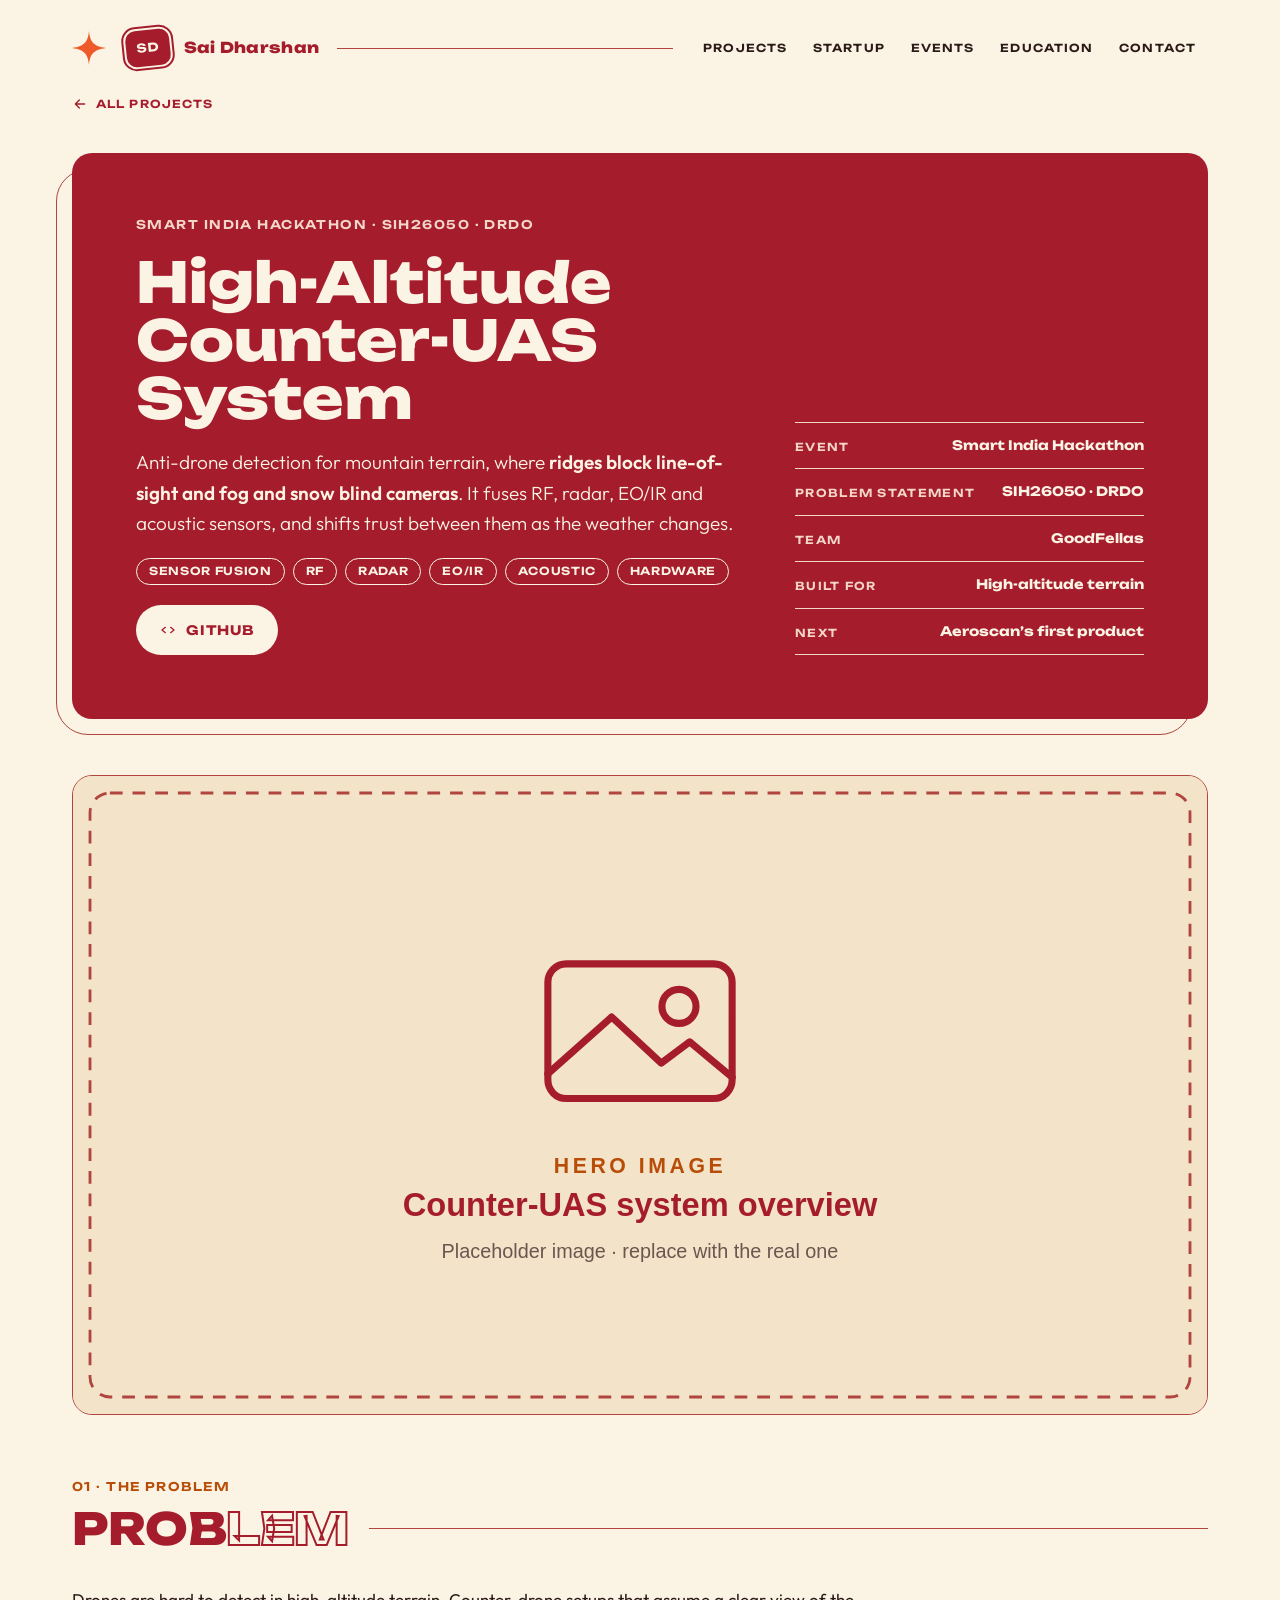
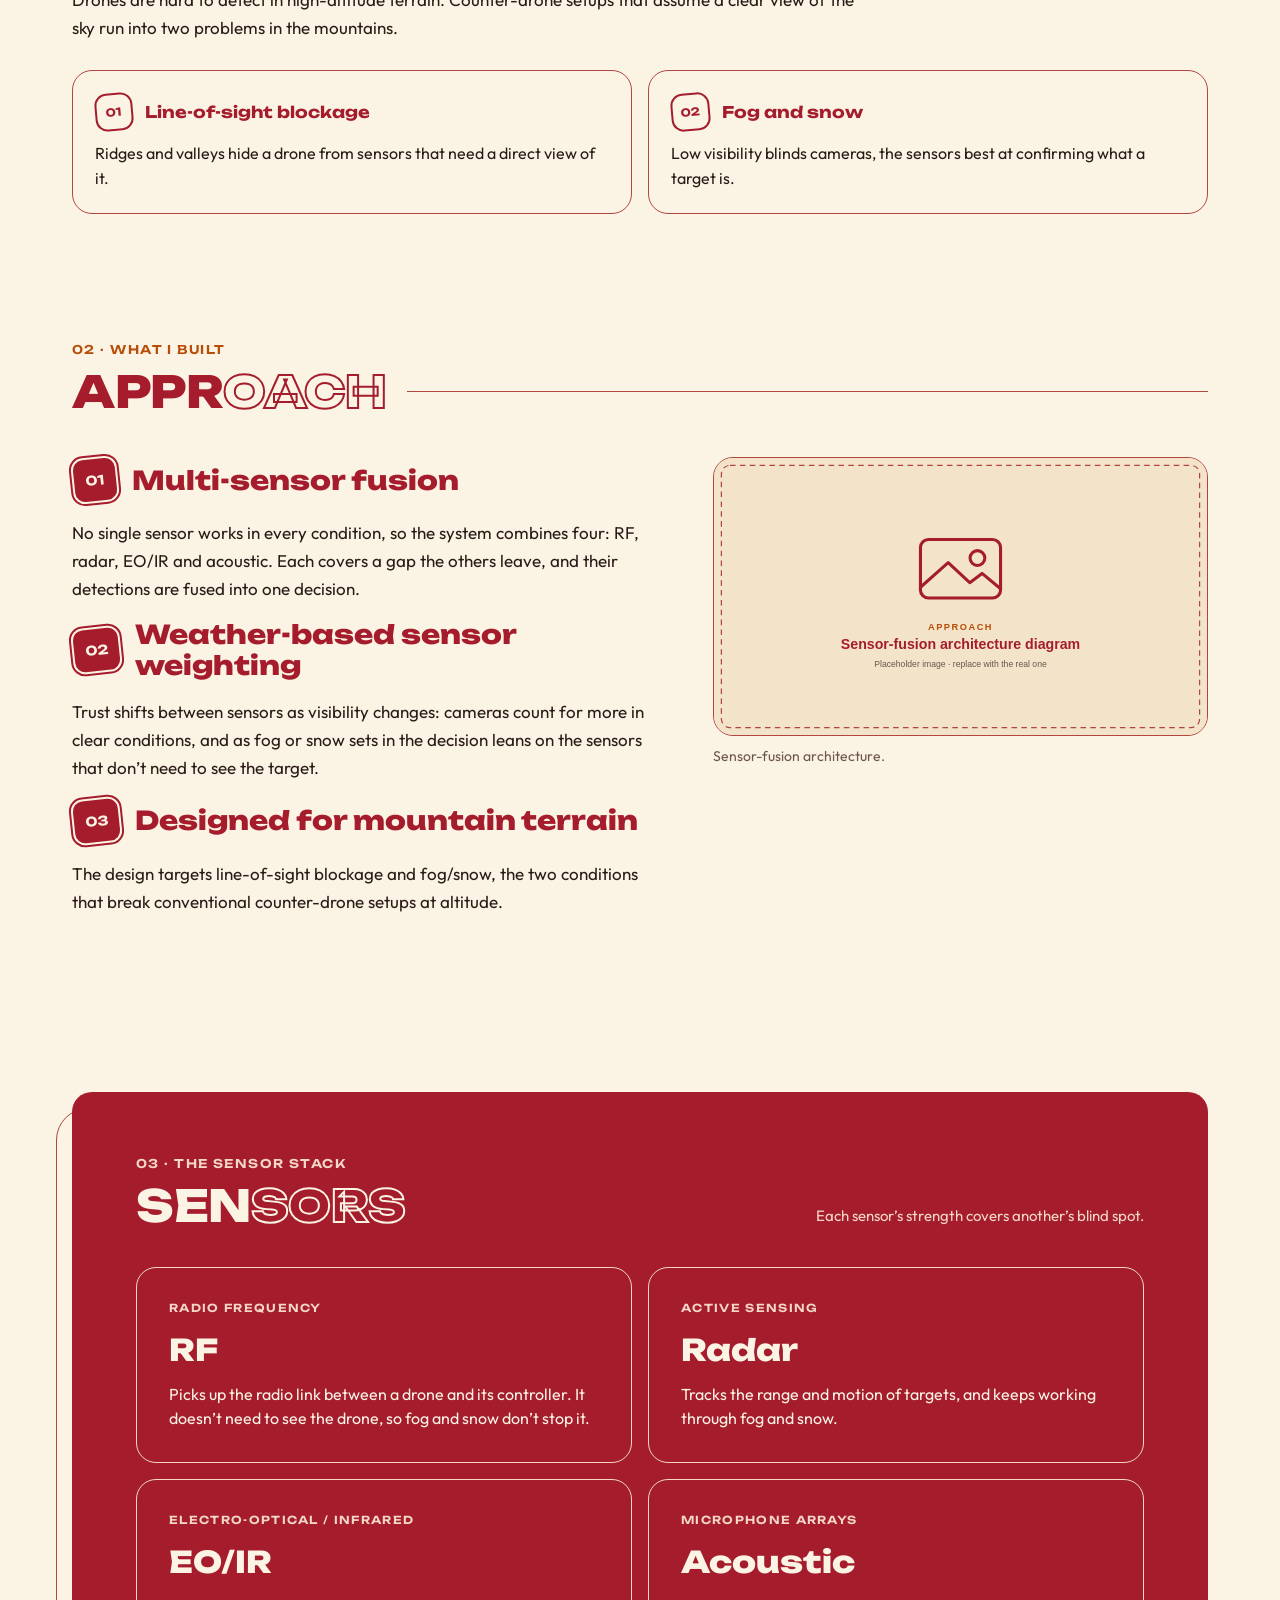
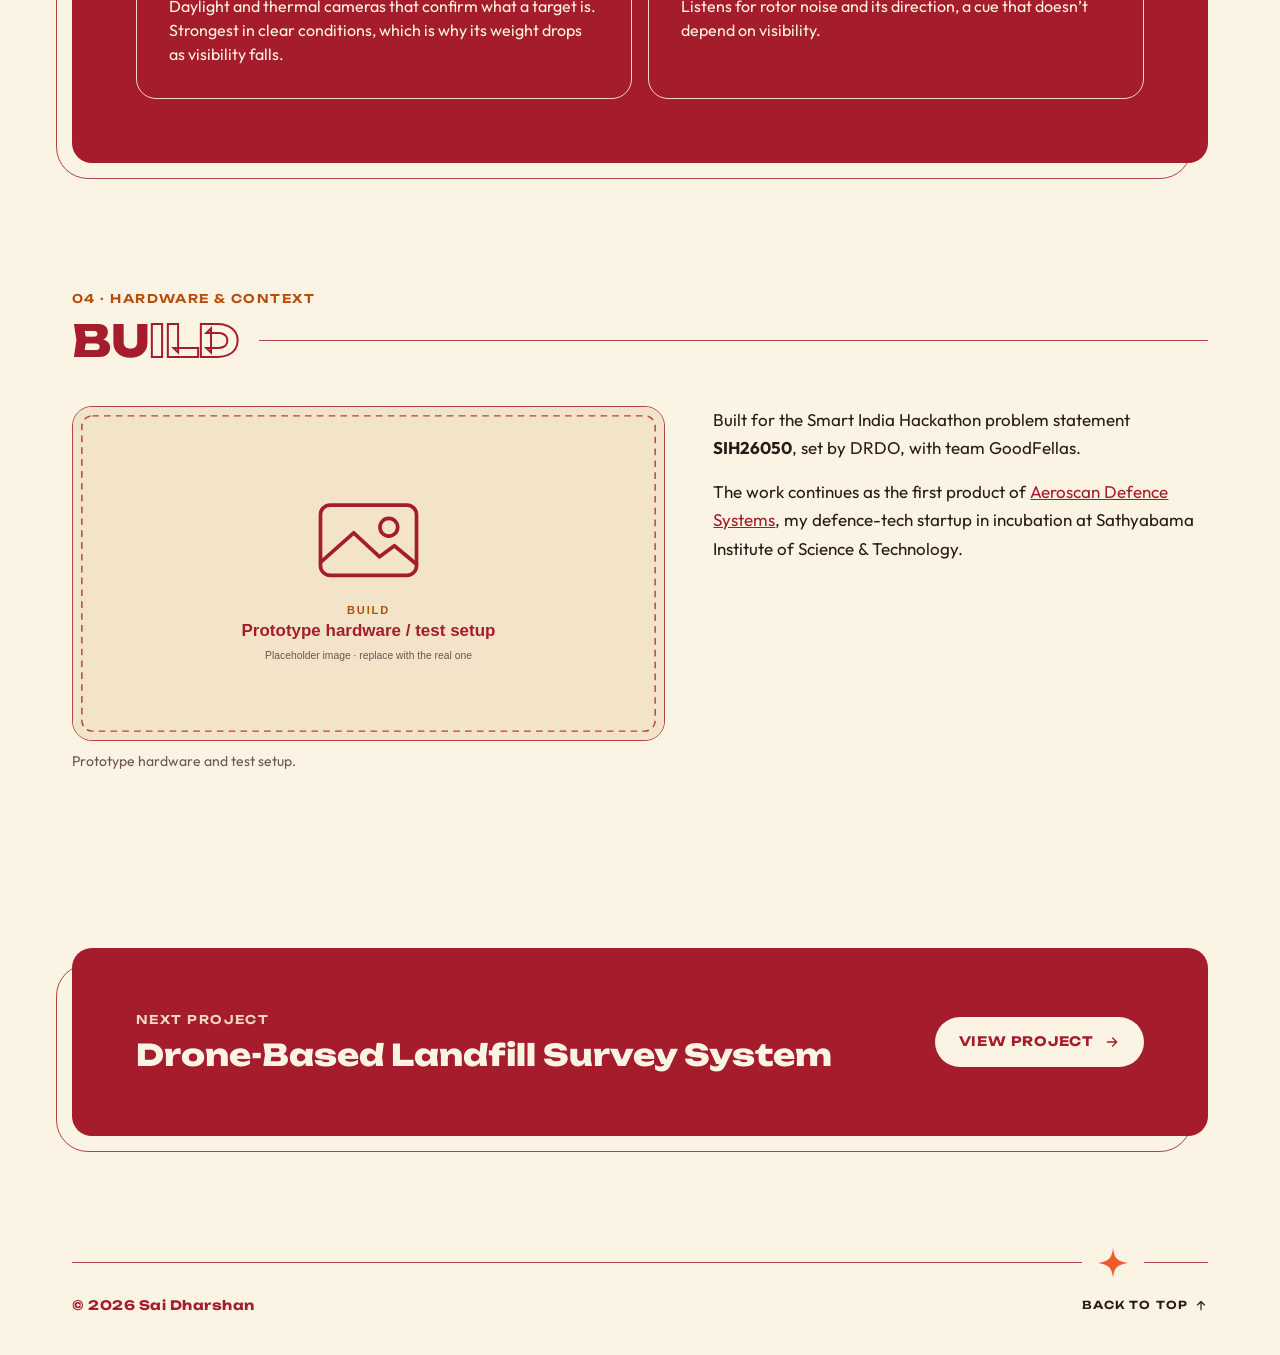
==== projects/counter-uas.html @ 02743131 "Replace code-mixed NLP project with landfill survey; add project detail pages - Swap the "Robust Cod" ====
<!doctype html>
<html lang="en">
<head>
<meta charset="utf-8">
<meta name="viewport" content="width=device-width, initial-scale=1">
<title>High-Altitude Counter-UAS System — Sai Dharshan</title>
<meta name="description" content="Anti-drone detection for high-altitude terrain that fuses RF, radar, EO/IR and acoustic sensors, with weather-based sensor weighting. Smart India Hackathon SIH26050 (DRDO).">
<meta name="author" content="Sai Dharshan">
<meta name="theme-color" content="#a51d2d">
<meta property="og:type" content="article">
<meta property="og:title" content="High-Altitude Counter-UAS System — Sai Dharshan">
<meta property="og:description" content="Multi-sensor drone detection for mountain terrain where line-of-sight and visibility fail.">
<link rel="icon" href="../assets/img/favicon.svg" type="image/svg+xml">
<link rel="preconnect" href="https://fonts.googleapis.com">
<link rel="preconnect" href="https://fonts.gstatic.com" crossorigin>
<link rel="stylesheet" href="https://fonts.googleapis.com/css2?family=Outfit:wght@300;400;500;600&family=Unbounded:wght@500;600;700;800&display=swap">
<link rel="stylesheet" href="../assets/css/tokens.css">
<link rel="stylesheet" href="../assets/css/components.css">
<link rel="stylesheet" href="../assets/css/site.css">
<link rel="stylesheet" href="../assets/css/project.css">
<script src="../assets/js/main.js"></script>
</head>
<body class="sd-root">
<a class="skip" href="#main">Skip to content</a>

<div class="wrap">
  <div class="topbar">
    <svg class="sd-spark" viewBox="0 0 48 48" aria-hidden="true"><path d="M24 0C25.6 15 29.6 21.4 48 24C29.6 26.6 25.6 33 24 48C22.4 33 18.4 26.6 0 24C18.4 21.4 22.4 15 24 0Z"/></svg>
    <a class="brand" href="../index.html" aria-label="Sai Dharshan, home"><span class="sd-sticker sd-sticker--crimson">SD</span><span class="txt">Sai Dharshan</span></a>
    <span class="grow" aria-hidden="true"></span>
    <button class="menu-btn" id="menu-btn" type="button" aria-expanded="false" aria-controls="site-nav"><svg viewBox="0 0 24 24" fill="none" stroke="currentColor" stroke-width="2" stroke-linecap="round" aria-hidden="true"><path d="M4 7h16M4 12h16M4 17h16"/></svg>Menu</button>
    <nav class="nav" id="site-nav" aria-label="Sections">
      <a href="../index.html#projects">Projects</a><a href="../index.html#startup">Startup</a><a href="../index.html#events">Events</a><a href="../index.html#education">Education</a><a href="../index.html#contact">Contact</a>
    </nav>
  </div>
</div>

<main id="main">

<!-- HERO -->
<header class="wrap" id="top">
  <a class="pd-back" href="../index.html#projects"><svg viewBox="0 0 24 24" fill="none" stroke="currentColor" stroke-width="2" stroke-linecap="round" stroke-linejoin="round" aria-hidden="true"><path d="M19 12H5m6-6-6 6 6 6"/></svg> All projects</a>
  <div class="sd-offset sd-reveal">
    <div class="sd-panel sd-on-crimson pd-hero">
      <div class="pd-hero__main">
        <p class="sd-eyebrow">Smart India Hackathon · SIH26050 · DRDO</p>
        <h1 class="pd-title">High-Altitude Counter-UAS System</h1>
        <p class="pd-pitch">Anti-drone detection for mountain terrain, where <strong>ridges block line-of-sight and fog and snow blind cameras</strong>. It fuses RF, radar, EO/IR and acoustic sensors, and shifts trust between them as the weather changes.</p>
        <div class="sd-tags"><span class="sd-tag">Sensor fusion</span><span class="sd-tag">RF</span><span class="sd-tag">Radar</span><span class="sd-tag">EO/IR</span><span class="sd-tag">Acoustic</span><span class="sd-tag">Hardware</span></div>
        <div class="sd-btnrow">
          <a class="sd-btn sd-btn--cream" href="https://github.com/Sai-Dharshan" target="_blank" rel="noopener"><svg viewBox="0 0 24 24" fill="none" stroke="currentColor" stroke-width="2" stroke-linecap="round" stroke-linejoin="round" aria-hidden="true"><path d="m8 8-5 4 5 4m8-8 5 4-5 4"/></svg> GitHub</a>
        </div>
      </div>
      <dl class="pd-facts">
        <div><dt>Event</dt><dd>Smart India Hackathon</dd></div>
        <div><dt>Problem statement</dt><dd>SIH26050 · DRDO</dd></div>
        <div><dt>Team</dt><dd>GoodFellas</dd></div>
        <div><dt>Built for</dt><dd>High-altitude terrain</dd></div>
        <div><dt>Next</dt><dd>Aeroscan’s first product</dd></div>
      </dl>
    </div>
  </div>
  <!-- Placeholder image: swap the src for the real file and update the alt text. -->
  <figure class="pd-figure pd-hero-fig sd-reveal">
    <img src="../assets/img/projects/counter-uas/hero.svg" alt="Placeholder: counter-UAS system overview" width="1600" height="900">
  </figure>
</header>

<!-- PROBLEM -->
<section class="wrap sec" aria-labelledby="problem-h">
  <div class="sec-head sd-reveal">
    <p class="sd-eyebrow">01 · The problem</p>
    <div class="sd-head"><h2 id="problem-h" class="sd-split"><span class="s">Prob</span><span class="o">lem</span></h2></div>
  </div>
  <div class="pd-prose sd-reveal" style="margin-bottom:28px">
    <p>Drones are hard to detect in high-altitude terrain. Counter-drone setups that assume a clear view of the sky run into two problems in the mountains.</p>
  </div>
  <div class="pd-cards sd-reveal">
    <div class="pd-card"><h3><span class="sd-sticker">01</span>Line-of-sight blockage</h3><p>Ridges and valleys hide a drone from sensors that need a direct view of it.</p></div>
    <div class="pd-card"><h3><span class="sd-sticker">02</span>Fog and snow</h3><p>Low visibility blinds cameras, the sensors best at confirming what a target is.</p></div>
  </div>
</section>

<!-- APPROACH -->
<section class="wrap sec" aria-labelledby="approach-h">
  <div class="sec-head sd-reveal">
    <p class="sd-eyebrow">02 · What I built</p>
    <div class="sd-head"><h2 id="approach-h" class="sd-split"><span class="s">Appr</span><span class="o">oach</span></h2></div>
  </div>
  <article class="pd-module sd-reveal">
    <div>
      <h3><span class="sd-sticker sd-sticker--crimson">01</span>Multi-sensor fusion</h3>
      <p>No single sensor works in every condition, so the system combines four: RF, radar, EO/IR and acoustic. Each covers a gap the others leave, and their detections are fused into one decision.</p>
      <h3><span class="sd-sticker sd-sticker--crimson">02</span>Weather-based sensor weighting</h3>
      <p>Trust shifts between sensors as visibility changes: cameras count for more in clear conditions, and as fog or snow sets in the decision leans on the sensors that don’t need to see the target.</p>
      <h3><span class="sd-sticker sd-sticker--crimson">03</span>Designed for mountain terrain</h3>
      <p>The design targets line-of-sight blockage and fog/snow, the two conditions that break conventional counter-drone setups at altitude.</p>
    </div>
    <figure class="pd-figure">
      <img src="../assets/img/projects/counter-uas/fusion.svg" alt="Placeholder: sensor-fusion architecture diagram" width="1600" height="900" loading="lazy">
      <figcaption>Sensor-fusion architecture.</figcaption>
    </figure>
  </article>
</section>

<!-- SENSORS -->
<section class="wrap sec" aria-labelledby="sensors-h">
  <div class="sd-offset sd-reveal">
    <div class="sd-panel sd-on-crimson">
      <div class="panel-head">
        <div>
          <p class="sd-eyebrow">03 · The sensor stack</p>
          <h2 id="sensors-h" class="sd-split sd-split--cream"><span class="s">Sen</span><span class="o">sors</span></h2>
        </div>
        <p class="note">Each sensor’s strength covers another’s blind spot.</p>
      </div>
      <div class="pd-cards">
        <article class="sd-project">
          <p class="sd-project__kicker">Radio frequency</p>
          <h3 class="sd-project__title">RF</h3>
          <p>Picks up the radio link between a drone and its controller. It doesn’t need to see the drone, so fog and snow don’t stop it.</p>
        </article>
        <article class="sd-project">
          <p class="sd-project__kicker">Active sensing</p>
          <h3 class="sd-project__title">Radar</h3>
          <p>Tracks the range and motion of targets, and keeps working through fog and snow.</p>
        </article>
        <article class="sd-project">
          <p class="sd-project__kicker">Electro-optical / infrared</p>
          <h3 class="sd-project__title">EO/IR</h3>
          <p>Daylight and thermal cameras that confirm what a target is. Strongest in clear conditions, which is why its weight drops as visibility falls.</p>
        </article>
        <article class="sd-project">
          <p class="sd-project__kicker">Microphone arrays</p>
          <h3 class="sd-project__title">Acoustic</h3>
          <p>Listens for rotor noise and its direction, a cue that doesn’t depend on visibility.</p>
        </article>
      </div>
    </div>
  </div>
</section>

<!-- BUILD -->
<section class="wrap sec" aria-labelledby="build-h">
  <div class="sec-head sd-reveal">
    <p class="sd-eyebrow">04 · Hardware &amp; context</p>
    <div class="sd-head"><h2 id="build-h" class="sd-split"><span class="s">Bu</span><span class="o">ild</span></h2></div>
  </div>
  <article class="pd-module pd-module--flip sd-reveal">
    <div>
      <p>Built for the Smart India Hackathon problem statement <b>SIH26050</b>, set by DRDO, with team GoodFellas.</p>
      <p>The work continues as the first product of <a href="../index.html#startup" style="color:var(--crimson)">Aeroscan Defence Systems</a>, my defence-tech startup in incubation at Sathyabama Institute of Science &amp; Technology.</p>
      <!-- Add more detail here when ready: hardware used, fusion method, test results. -->
    </div>
    <figure class="pd-figure">
      <img src="../assets/img/projects/counter-uas/prototype.svg" alt="Placeholder: prototype hardware and test setup" width="1600" height="900" loading="lazy">
      <figcaption>Prototype hardware and test setup.</figcaption>
    </figure>
  </article>
</section>

<!-- NEXT PROJECT -->
<section class="wrap sec" aria-label="Next project">
  <div class="sd-offset sd-reveal">
    <a class="sd-panel sd-on-crimson pd-next" href="landfill-survey.html">
      <div>
        <p class="sd-eyebrow">Next project</p>
        <p class="sd-project__title">Drone-Based Landfill Survey System</p>
      </div>
      <span class="sd-btn sd-btn--cream">View project <svg viewBox="0 0 24 24" fill="none" stroke="currentColor" stroke-width="2" stroke-linecap="round" stroke-linejoin="round" aria-hidden="true"><path d="M5 12h14m-6-6 6 6-6 6"/></svg></span>
    </a>
  </div>
</section>

</main>

<footer class="foot">
  <div class="foot-line"><hr class="sd-rule"><svg class="sd-spark" viewBox="0 0 48 48" aria-hidden="true"><path d="M24 0C25.6 15 29.6 21.4 48 24C29.6 26.6 25.6 33 24 48C22.4 33 18.4 26.6 0 24C18.4 21.4 22.4 15 24 0Z"/></svg><hr class="sd-rule" style="flex:0 0 64px"></div>
  <div class="foot-row"><span class="c">© <span id="year">2026</span> Sai Dharshan</span><a href="#top">Back to top <svg viewBox="0 0 24 24" fill="none" stroke="currentColor" stroke-width="2" stroke-linecap="round" stroke-linejoin="round" aria-hidden="true"><path d="M12 20V6m-6 6 6-6 6 6"/></svg></a></div>
</footer>
</body>
</html>
---- assets/css/tokens.css ----
/* Design tokens: colour, type, spacing, radius and line weights. */
:root {
  --cream: #fbf3e3;
  --cream-deep: #f3e3c8;
  --ink: #2b1b18;
  --ink-muted: #6d5550;
  --crimson: #a51d2d;
  --crimson-deep: #7e1421;
  --line: #b0463f;
  --orange: #f47b20;
  --orange-deep: #e06210;
  --orange-ink: #b84d08;
  --spark: #ef5a2a;
  --on-crimson: var(--cream);
  --on-crimson-muted: #f3d6c8;
  --on-orange: var(--ink);

  --font-display: "Unbounded", "Arial Black", system-ui, sans-serif;
  --font-sans: "Outfit", "Segoe UI", system-ui, sans-serif;

  --space-1: 4px;
  --space-2: 8px;
  --space-3: 12px;
  --space-4: 16px;
  --space-6: 24px;
  --space-8: 32px;
  --space-12: 48px;
  --space-16: 64px;
  --space-24: 96px;

  --radius-sm: 12px;
  --radius-md: 20px;
  --radius-lg: 32px;
  --radius-pill: 999px;

  --hairline: 1.5px;
  --outline-stroke: 2px;

  color-scheme: light;
}
---- assets/css/components.css ----
/* Component styles. Colours, radii, spacing and line weights come from tokens.css. */
*, *::before, *::after { box-sizing: border-box; }
.sd-root { margin: 0; background: var(--cream); color: var(--ink); font-family: var(--font-sans); font-size: 16px; line-height: 1.5; font-weight: 400; -webkit-font-smoothing: antialiased; }
.sd-root :focus-visible { outline: 3px solid var(--ink); outline-offset: 3px; border-radius: 6px; }
.sd-on-crimson :focus-visible { outline-color: var(--cream); }

/* ---- SplitHeading: one word, part solid, part outlined ---- */
.sd-split { --sd-c: var(--crimson); color: var(--sd-c); font-family: var(--font-display); font-weight: 800; text-transform: uppercase; line-height: .98; letter-spacing: -.01em; margin: 0; font-size: clamp(30px, 4vw, 44px); }
.sd-split .s { color: var(--sd-c); }
.sd-split .o { color: transparent; -webkit-text-stroke: var(--outline-stroke) var(--sd-c); }
.sd-split--case { text-transform: none; }
.sd-split--xl { font-size: clamp(64px, 10vw, 120px); line-height: .95; }
.sd-split--xl .o { -webkit-text-stroke-width: 2.5px; }
.sd-split--lg { font-size: clamp(40px, 6.2vw, 72px); }
.sd-split--sm { font-size: clamp(22px, 2.6vw, 28px); }
.sd-split--cream { --sd-c: var(--cream); }
@supports not (-webkit-text-stroke: 1px) { .sd-split .o { color: var(--sd-c); } }

/* ---- Eyebrow + section head with a connecting line ---- */
.sd-eyebrow { font-family: var(--font-display); font-weight: 600; font-size: 12px; line-height: 16px; letter-spacing: .12em; text-transform: uppercase; color: var(--orange-ink); margin: 0; }
.sd-on-crimson .sd-eyebrow { color: var(--on-crimson-muted); }
.sd-head { display: flex; align-items: center; gap: 20px; }
.sd-head::after { content: ""; flex: 1; min-width: 24px; border-top: var(--hairline) solid var(--line); }
.sd-on-crimson .sd-head::after { border-top-color: var(--on-crimson-muted); }
.sd-rule { border: 0; border-top: var(--hairline) solid var(--line); margin: 0; }

/* ---- Button ---- */
.sd-btn { display: inline-flex; align-items: center; justify-content: center; gap: 10px; font-family: var(--font-display); font-weight: 700; font-size: 13px; line-height: 1; letter-spacing: .06em; text-transform: uppercase; text-decoration: none; padding: 15px 22px; border-radius: var(--radius-pill); border: 2px solid transparent; cursor: pointer; transition: transform .18s ease, background-color .18s ease, color .18s ease, border-color .18s ease; }
.sd-btn svg { width: 16px; height: 16px; flex: none; }
.sd-btn:hover { transform: translateY(-2px); }
.sd-btn--primary { background: var(--crimson); color: var(--on-crimson); }
.sd-btn--primary:hover { background: var(--crimson-deep); }
.sd-btn--accent { background: var(--orange); color: var(--ink); border-color: var(--ink); }
.sd-btn--ghost { background: transparent; color: var(--crimson); border-color: var(--crimson); }
.sd-btn--ghost:hover { background: var(--crimson); color: var(--on-crimson); }
.sd-btn--cream { background: var(--cream); color: var(--crimson); }
.sd-btn--cream:hover { background: var(--cream-deep); }
.sd-btn--line-cream { background: transparent; color: var(--cream); border-color: var(--cream); }
.sd-btn--line-cream:hover { background: var(--cream); color: var(--crimson); }

/* ---- PillLink: a link dressed as a search bar ---- */
.sd-pill { display: inline-flex; align-items: center; gap: 12px; margin: 7px; padding: 7px 22px 7px 7px; background: var(--cream); color: var(--ink); text-decoration: none; font-size: 15px; line-height: 1.2; border: var(--hairline) solid var(--line); border-radius: var(--radius-pill); box-shadow: 0 0 0 5px var(--cream), 0 0 0 6.5px var(--line); transition: transform .18s ease; max-width: calc(100% - 14px); }
.sd-pill b { font-weight: 600; color: var(--crimson); }
.sd-pill__icon { flex: none; width: 34px; height: 34px; border-radius: 50%; display: grid; place-items: center; background: var(--crimson); color: var(--on-crimson); }
.sd-pill__icon svg { width: 16px; height: 16px; }
.sd-pill__text { overflow: hidden; text-overflow: ellipsis; white-space: nowrap; }
.sd-pill:hover { transform: translateY(-2px); }

/* ---- Sticker: tilted rounded badge ---- */
.sd-sticker { display: inline-grid; place-items: center; min-width: 46px; height: 46px; padding: 0 11px; border-radius: var(--radius-sm); background: var(--cream); border: 2px solid var(--crimson); color: var(--crimson); font-family: var(--font-display); font-weight: 700; font-size: 13px; line-height: 1; white-space: nowrap; transform: rotate(var(--tilt, 0deg)); }
.sd-sticker--crimson { background: var(--crimson); color: var(--on-crimson); border-color: var(--cream); box-shadow: 0 0 0 2px var(--crimson); }
.sd-sticker--orange { background: var(--orange); color: var(--ink); border-color: var(--ink); }

/* ---- Decoration: sparkle + blob mascot ---- */
.sd-spark { display: inline-block; width: 28px; height: 28px; fill: var(--spark); flex: none; }
.sd-spark--cream { fill: var(--cream); }
.sd-blobs { display: inline-block; width: 112px; height: auto; flex: none; }
.sd-blobs .b { fill: var(--spark); }
.sd-blobs .h { fill: var(--cream); }
.sd-blobs .e { fill: var(--ink); }
.sd-blobs .m { fill: none; stroke: var(--ink); stroke-width: 2.4; stroke-linecap: round; }

/* ---- Offset frame: a thin line shifted behind a block ---- */
.sd-offset { position: relative; }
.sd-offset::before { content: ""; position: absolute; inset: 16px 16px -16px -16px; border: var(--hairline) solid var(--line); border-radius: var(--radius-lg); pointer-events: none; }
.sd-offset > * { position: relative; }

/* ---- DotList ---- */
.sd-dots { list-style: none; margin: 0; padding: 0; display: grid; grid-template-columns: repeat(2, minmax(0, 1fr)); gap: 12px 24px; }
.sd-dots--one { grid-template-columns: 1fr; }
.sd-dots li { position: relative; padding-left: 24px; font-size: 17px; line-height: 1.45; }
.sd-dots li::before { content: ""; position: absolute; left: 0; top: .42em; width: 11px; height: 11px; border-radius: 50%; background: var(--orange); }
.sd-ph { color: var(--ink-muted); font-style: italic; }

/* ---- Tag ---- */
.sd-tag { display: inline-flex; align-items: center; font-family: var(--font-display); font-weight: 600; font-size: 11px; line-height: 1; letter-spacing: .06em; text-transform: uppercase; padding: 7px 12px; border-radius: var(--radius-pill); border: var(--hairline) solid currentColor; color: var(--crimson); }
.sd-on-crimson .sd-tag { color: var(--on-crimson); }
.sd-tags { display: flex; flex-wrap: wrap; gap: 8px; }

/* ---- Crimson panel + ProjectCard ---- */
.sd-panel { background: var(--crimson); color: var(--on-crimson); border-radius: var(--radius-md); padding: clamp(24px, 5vw, 64px); }
.sd-project { display: flex; flex-direction: column; gap: 16px; padding: clamp(22px, 3vw, 32px); border: var(--hairline) solid var(--on-crimson-muted); border-radius: var(--radius-md); color: var(--on-crimson); transition: transform .2s ease, background-color .2s ease; }
.sd-project:hover { transform: translateY(-3px); background: var(--crimson-deep); }
.sd-project__kicker { font-family: var(--font-display); font-weight: 600; font-size: 11px; letter-spacing: .12em; text-transform: uppercase; color: var(--on-crimson-muted); margin: 0; }
.sd-project__title { font-family: var(--font-display); font-weight: 800; font-size: clamp(22px, 2.4vw, 30px); line-height: 1.12; margin: 0; color: var(--on-crimson); }
.sd-project__label { font-family: var(--font-display); font-weight: 600; font-size: 11px; letter-spacing: .12em; text-transform: uppercase; color: var(--on-crimson-muted); margin: 0 0 6px; }
.sd-project p { margin: 0; }
.sd-project--empty { border-style: dashed; }
.sd-project--empty:hover { background: transparent; }
.sd-tree { list-style: none; margin: 0; padding: 0; }
.sd-tree li { position: relative; padding: 4px 0 4px 22px; border-left: var(--hairline) solid var(--on-crimson-muted); }
.sd-tree li::before { content: ""; position: absolute; left: 0; top: 1em; width: 12px; border-top: var(--hairline) solid var(--on-crimson-muted); }
.sd-tree li:last-child { border-left-color: transparent; }
.sd-tree li:last-child::after { content: ""; position: absolute; left: -1.5px; top: 0; height: 1em; border-left: var(--hairline) solid var(--on-crimson-muted); }
.sd-btnrow { display: flex; flex-wrap: wrap; gap: 12px; }

/* ---- Timeline ---- */
.sd-timeline { list-style: none; margin: 0; padding: 0; position: relative; }
.sd-timeline li { position: relative; padding: 0 0 32px 44px; }
.sd-timeline li:not(:last-child)::after { content: ""; position: absolute; left: 8.25px; top: 14px; bottom: -14px; border-left: var(--hairline) solid var(--line); }
.sd-timeline li:last-child { padding-bottom: 0; }
.sd-timeline li::before { content: ""; position: absolute; z-index: 1; left: 0; top: 5px; width: 18px; height: 18px; border-radius: 50%; background: var(--orange); box-shadow: 0 0 0 5px var(--cream); }
.sd-timeline__when { font-family: var(--font-display); font-weight: 800; font-size: 20px; line-height: 1.3; color: var(--crimson); margin: 0 0 6px; }
.sd-timeline__what { font-size: 18px; line-height: 1.45; font-weight: 400; margin: 0; }
.sd-timeline__meta { font-size: 14px; color: var(--ink-muted); text-transform: uppercase; letter-spacing: .08em; margin: 4px 0 0; }

/* ---- CTA card + fields ---- */
.sd-cta { background: var(--orange-deep); color: var(--on-orange); border-radius: var(--radius-lg); padding: clamp(26px, 5vw, 56px); }
.sd-cta .sd-split { --sd-c: var(--cream); }
.sd-field { display: flex; flex-direction: column; gap: 6px; }
.sd-field label { font-family: var(--font-display); font-weight: 600; font-size: 12px; letter-spacing: .1em; text-transform: uppercase; color: var(--ink); }
.sd-field input, .sd-field textarea { font: inherit; font-size: 16px; color: var(--ink); background: var(--cream); border: 2px solid var(--ink); border-radius: var(--radius-sm); padding: 12px 14px; width: 100%; }
.sd-field textarea { min-height: 128px; resize: vertical; }
.sd-field input::placeholder, .sd-field textarea::placeholder { color: var(--ink-muted); }

/* ---- Scroll fade-in (only once JS marks the page) ---- */
.sd-js .sd-reveal { opacity: 0; transform: translateY(18px); transition: opacity .7s ease, transform .7s ease; }
.sd-js .sd-reveal.is-in { opacity: 1; transform: none; }
@media (prefers-reduced-motion: reduce) {
  .sd-js .sd-reveal { opacity: 1; transform: none; transition: none; }
  .sd-btn, .sd-pill, .sd-project { transition: none; }
  .sd-btn:hover, .sd-pill:hover, .sd-project:hover { transform: none; }
}
---- assets/css/site.css ----
html, body { margin: 0; padding: 0; }
html { scroll-behavior: smooth; }
body { overflow-x: hidden; }
a { color: inherit; }
[id] { scroll-margin-top: 24px; }
.skip { position: absolute; left: 16px; top: -60px; z-index: 10; background: var(--crimson); color: var(--on-crimson); font-family: var(--font-display); font-weight: 600; font-size: 12px; letter-spacing: .1em; text-transform: uppercase; text-decoration: none; padding: 12px 18px; border-radius: var(--radius-pill); }
.skip:focus { top: 16px; }
.wrap { width: 100%; max-width: 1200px; margin: 0 auto; padding: 0 32px; }
.sec { padding-top: 64px; padding-bottom: 64px; }
.sec-head { margin-bottom: 36px; }
.sec-head .sd-eyebrow { margin-bottom: 12px; }
.lede { font-size: 18px; line-height: 1.6; font-weight: 300; margin: 0; max-width: 58ch; }

/* top bar */
.topbar { display: flex; align-items: center; gap: 18px; padding: 28px 0 8px; }
.topbar > .sd-spark { width: 34px; height: 34px; }
.brand { display: inline-flex; align-items: center; gap: 12px; text-decoration: none; font-family: var(--font-display); font-weight: 800; font-size: 15px; color: var(--crimson); letter-spacing: .02em; }
.brand .sd-sticker { --tilt: -6deg; height: 40px; min-width: 40px; font-size: 12px; }
.topbar .grow { flex: 1; min-width: 20px; border-top: var(--hairline) solid var(--line); }
.nav { display: flex; gap: 2px; }
.nav a { font-family: var(--font-display); font-weight: 600; font-size: 11px; letter-spacing: .1em; text-transform: uppercase; text-decoration: none; color: var(--ink); padding: 9px 12px; border-radius: var(--radius-pill); transition: background-color .18s, color .18s; }
.nav a:hover { background: var(--cream-deep); color: var(--crimson); }
.topbar .sd-blobs { width: 92px; }
.menu-btn { display: none; align-items: center; gap: 8px; font-family: var(--font-display); font-weight: 600; font-size: 11px; letter-spacing: .1em; text-transform: uppercase; color: var(--crimson); background: transparent; border: var(--hairline) solid var(--crimson); border-radius: var(--radius-pill); padding: 9px 14px; cursor: pointer; }
.menu-btn svg { width: 16px; height: 16px; }

/* hero */
.hero-grid { display: grid; grid-template-columns: minmax(0, 5fr) minmax(0, 7fr); gap: 64px; align-items: center; padding: 8px 0 40px; }
.portrait { position: relative; padding-left: 40px; max-width: 470px; width: 100%; }
.handle { position: absolute; left: 0; top: 190px; writing-mode: vertical-rl; transform: rotate(180deg); font-family: var(--font-display); font-weight: 700; font-size: 12px; letter-spacing: .22em; color: var(--orange-ink); text-transform: uppercase; }
.pstage { position: relative; aspect-ratio: 1 / 1.05; margin: 112px 18px 34px 0; }
.pframe { position: absolute; inset: 18px 18px -18px -18px; border: var(--hairline) solid var(--line); border-radius: var(--radius-lg); }
.pblock { position: absolute; inset: 0; background: var(--crimson); border-radius: var(--radius-lg); }
.photo { position: absolute; left: 4%; right: 4%; bottom: 0; top: -24%; }
.photo svg { position: absolute; left: 0; bottom: 0; width: 100%; height: auto; display: block; }
.photo .sil { fill: var(--crimson-deep); }
.photo .rim { fill: none; stroke: var(--cream); stroke-width: 2; stroke-dasharray: 6 7; }
.pstage .sp1 { position: absolute; top: 9%; left: 7%; width: 44px; height: 44px; }
.pstage .sp2 { position: absolute; bottom: -24px; right: -26px; width: 56px; height: 56px; }
.pstage .st { position: absolute; }
.st1 { top: -58px; left: 2%; --tilt: -9deg; }
.st2 { top: -112px; left: 16%; --tilt: 5deg; }
.st3 { top: 30%; right: -24px; --tilt: -6deg; }
.startup-card .sd-eyebrow { color: var(--crimson); }
.stack { position: absolute; top: -118px; right: -18px; display: flex; flex-direction: column; align-items: flex-end; gap: 6px; }
.stack .arrow { width: 70px; height: 40px; fill: none; stroke: var(--crimson); stroke-width: 2; stroke-linecap: round; stroke-linejoin: round; }
.stack .chips { display: flex; gap: 6px; }
.stack .chips .sd-sticker { height: 34px; min-width: 34px; font-size: 11px; padding: 0 8px; border-radius: 10px; }
.loc { display: flex; align-items: center; gap: 14px; font-family: var(--font-display); font-weight: 800; font-size: 18px; color: var(--orange-ink); letter-spacing: .02em; }
.loc::after { content: ""; flex: 1; border-top: var(--hairline) solid var(--line); }
.intro .where { font-family: var(--font-display); font-weight: 600; font-size: 15px; line-height: 1.55; color: var(--crimson); margin: 22px 0 16px; letter-spacing: .01em; }
.intro .sd-split--lg { margin-top: 6px; }
.cta-row { display: flex; flex-wrap: wrap; gap: 14px; margin-top: 30px; }

/* contact strip */
.strip-row { display: flex; flex-wrap: wrap; align-items: center; gap: 14px 30px; }
.ci-item { display: inline-flex; align-items: center; gap: 12px; text-decoration: none; font-size: 17px; }
.ci-item:hover span:last-child { text-decoration: underline; text-underline-offset: 4px; }
.ci { width: 40px; height: 40px; border-radius: 50%; background: var(--crimson); color: var(--on-crimson); display: grid; place-items: center; flex: none; }
.ci svg { width: 18px; height: 18px; }

/* skills */
.skills { position: relative; }
.skills .deco { position: absolute; right: 32px; top: 40px; width: 40px; height: 40px; }
.skills-grid { display: grid; grid-template-columns: repeat(2, minmax(0, 1fr)); gap: 44px 64px; }
.skill h3 { display: flex; align-items: baseline; gap: 12px; margin: 0 0 18px; font-family: var(--font-display); font-weight: 700; font-size: 15px; letter-spacing: .08em; text-transform: uppercase; color: var(--crimson); }
.skill h3 .n { font-size: 12px; color: var(--orange-ink); }

/* projects */
.panel-head { display: flex; align-items: flex-end; justify-content: space-between; gap: 24px; margin-bottom: 40px; flex-wrap: wrap; }
.panel-head .sd-eyebrow { margin-bottom: 12px; }
.panel-head p.note { margin: 0; max-width: 34ch; color: var(--on-crimson-muted); font-size: 15px; }
.proj-grid { display: grid; grid-template-columns: repeat(2, minmax(0, 1fr)); gap: 24px; }
.proj-grid .feat, .proj-grid > .sd-project:last-child:nth-child(even) { grid-column: 1 / -1; }
.feat-body { display: grid; grid-template-columns: minmax(0, 1fr) minmax(0, 1fr); gap: 32px; }
.feat-body > div { display: flex; flex-direction: column; gap: 16px; }
.sd-project .sd-btnrow { margin-top: auto; padding-top: 6px; }

/* startup */
.startup-card { position: relative; background: var(--cream-deep); border-radius: var(--radius-lg); padding: clamp(28px, 5vw, 64px); display: grid; grid-template-columns: minmax(0, 7fr) minmax(0, 5fr); gap: 48px; align-items: end; }
.startup-card > .sd-blobs { position: absolute; top: -40px; right: 48px; width: 128px; }
.startup-card .name { margin: 14px 0 22px; }
.startup-card .name .s { display: block; font-size: clamp(44px, 7.4vw, 100px); }
.startup-card .name .o { display: block; font-size: clamp(22px, 3.4vw, 42px); margin-top: 8px; -webkit-text-stroke-width: 1.5px; }
.startup-card .lede { font-weight: 400; }
.startup-card .cta-row { margin-top: 26px; }
.facts { margin: 0; }
.facts div { display: flex; justify-content: space-between; gap: 16px; padding: 14px 0; border-top: var(--hairline) solid var(--line); }
.facts div:last-child { border-bottom: var(--hairline) solid var(--line); }
.facts dt { font-family: var(--font-display); font-weight: 600; font-size: 11px; letter-spacing: .12em; text-transform: uppercase; color: var(--ink-muted); padding-top: 3px; }
.facts dd { margin: 0; font-family: var(--font-display); font-weight: 700; font-size: 14px; color: var(--crimson); text-align: right; }
.startup-card > .sd-spark { position: absolute; bottom: -22px; left: 38%; width: 46px; height: 46px; }

/* events */
.event { display: grid; grid-template-columns: 240px minmax(0, 1fr); border-radius: var(--radius-lg); overflow: hidden; border: var(--hairline) solid var(--line); background: var(--cream); transition: transform .2s ease; }
.event:hover { transform: translateY(-3px); }
.event-date { background: var(--crimson); color: var(--on-crimson); padding: 32px; display: flex; flex-direction: column; justify-content: center; gap: 4px; }
.event-date .d { font-family: var(--font-display); font-weight: 800; font-size: 76px; line-height: .9; }
.event-date .m { font-family: var(--font-display); font-weight: 700; font-size: 16px; letter-spacing: .08em; }
.event-date .t { font-size: 14px; color: var(--on-crimson-muted); margin-top: 10px; }
.event-body { padding: 34px 38px; border-left: 2px dashed var(--line); display: flex; flex-direction: column; gap: 14px; }
.event-body h3 { margin: 0; font-family: var(--font-display); font-weight: 800; font-size: clamp(26px, 3.2vw, 40px); line-height: 1.05; color: var(--crimson); }
.event-body .sub { margin: 0; font-family: var(--font-display); font-weight: 600; font-size: 14px; letter-spacing: .04em; color: var(--ink); }
.event-body p { margin: 0; }

/* education + achievements */
.two { display: grid; grid-template-columns: repeat(2, minmax(0, 1fr)); gap: 64px; }
.ach { list-style: none; margin: 0; padding: 0; }
.ach li { display: flex; gap: 16px; padding: 18px 0; border-top: var(--hairline) solid var(--line); }
.ach li:last-child { border-bottom: var(--hairline) solid var(--line); }
.ach .sd-spark { width: 20px; height: 20px; margin-top: 2px; }
.ach .t { margin: 0; font-family: var(--font-display); font-weight: 700; font-size: 15px; line-height: 1.4; color: var(--crimson); }
.ach .t.sd-ph { color: var(--ink-muted); }
.ach .m { margin: 4px 0 0; font-size: 14px; color: var(--ink-muted); }

/* CTA */
.cta-sec { padding-top: 96px; }
.sd-cta { position: relative; }
.sd-cta > .sd-blobs { position: absolute; top: -46px; right: 56px; width: 132px; }
.cta-title { margin-bottom: 28px; }
.cta-title span { display: block; }
.cta-grid { display: grid; grid-template-columns: minmax(0, 5fr) minmax(0, 7fr); gap: 48px; align-items: start; }
.cta-grid .lede { font-weight: 400; color: var(--on-orange); }
.cta-grid .sd-btn { margin-top: 24px; }
.form { display: grid; grid-template-columns: 1fr 1fr; gap: 16px; }
.form .full { grid-column: 1 / -1; }
.form .sent { margin: 0; font-size: 14px; color: var(--ink); min-height: 20px; }

/* footer */
.foot { max-width: 1200px; margin: 0 auto; padding: 48px 32px 40px; }
.foot-line { display: flex; align-items: center; gap: 16px; }
.foot-line .sd-rule { flex: 1; }
.foot-line .sd-spark { width: 30px; height: 30px; }
.foot-row { display: flex; justify-content: space-between; align-items: center; gap: 16px; margin-top: 18px; font-size: 14px; color: var(--ink-muted); }
.foot-row .c { font-family: var(--font-display); font-weight: 700; color: var(--crimson); font-size: 13px; letter-spacing: .04em; }
.foot-row a { text-decoration: none; display: inline-flex; align-items: center; gap: 6px; font-family: var(--font-display); font-weight: 600; font-size: 11px; letter-spacing: .1em; text-transform: uppercase; color: var(--ink); }
.foot-row a svg { width: 14px; height: 14px; }

/* tablet */
@media (max-width: 960px) {
  .topbar { position: relative; flex-wrap: wrap; }
  .menu-btn { display: inline-flex; }
  .nav { display: none; order: 10; width: 100%; flex-direction: column; gap: 0; padding: 8px 0; border-bottom: var(--hairline) solid var(--line); }
  .nav.is-open { display: flex; }
  .nav a { font-size: 13px; padding: 14px 12px; }
  .hero-grid { grid-template-columns: 1fr; gap: 24px; }
  .portrait { max-width: 400px; margin: 0 auto; }
  .feat-body, .startup-card, .two, .cta-grid { grid-template-columns: 1fr; }
  .startup-card { gap: 32px; }
}
@media (prefers-reduced-motion: reduce) {
  html { scroll-behavior: auto; }
  .event, .event:hover { transition: none; transform: none; }
}
/* phone */
@media (max-width: 640px) {
  .wrap { padding: 0 16px; }
  .foot { padding: 40px 16px 32px; }
  .sec { padding-top: 48px; padding-bottom: 48px; }
  .topbar .sd-blobs { width: 72px; }
  .brand .txt { display: none; }
  .portrait { padding-left: 30px; }
  .handle { top: 160px; font-size: 11px; }
  .pstage { margin-top: 104px; }
  .hero-grid { padding-top: 28px; }
  .stack { right: -6px; top: -64px; }
  .stack .arrow, .stack .sd-split { display: none; }
  .sd-offset::before { inset: 10px 8px -10px -8px; }
  .sd-panel { padding: 26px 18px; }
  .sd-project { padding: 22px 18px; }
  .st1 { top: -50px; left: -2%; } .st2 { top: -100px; left: 12%; } .st3 { right: -16px; }
  .proj-grid { grid-template-columns: 1fr; }
  .skills-grid { grid-template-columns: 1fr; gap: 36px; }
  .skills .deco { right: 16px; top: 24px; width: 30px; height: 30px; }
  .event { grid-template-columns: 1fr; }
  .event-date { flex-direction: row; align-items: baseline; gap: 14px; flex-wrap: wrap; padding: 24px; }
  .event-date .d { font-size: 56px; }
  .event-date .t { margin: 0; width: 100%; }
  .event-body { border-left: 0; border-top: 2px dashed var(--line); padding: 26px 24px; }
  .form { grid-template-columns: 1fr; }
  .sd-cta > .sd-blobs { right: 24px; width: 104px; top: -38px; }
  .startup-card > .sd-blobs { right: 20px; width: 100px; top: -32px; }
  .cta-row .sd-btn { flex: 1 1 auto; }
  .ci-item { font-size: 16px; }
}
---- assets/css/project.css ----
/* Project detail pages. Builds on tokens.css, components.css and site.css. */
.pd-back { display: inline-flex; align-items: center; gap: 8px; margin: 20px 0 40px; font-family: var(--font-display); font-weight: 600; font-size: 11px; letter-spacing: .1em; text-transform: uppercase; text-decoration: none; color: var(--crimson); }
.pd-back svg { width: 16px; height: 16px; }
.pd-back:hover { text-decoration: underline; text-underline-offset: 4px; }

/* hero panel */
.pd-hero { display: grid; grid-template-columns: minmax(0, 7fr) minmax(0, 4fr); gap: 48px; align-items: end; }
.pd-hero__main { display: flex; flex-direction: column; gap: 20px; }
.pd-title { font-family: var(--font-display); font-weight: 800; font-size: clamp(30px, 4.6vw, 56px); line-height: 1.04; margin: 0; color: var(--on-crimson); }
.pd-pitch { font-size: 19px; line-height: 1.6; font-weight: 300; margin: 0; max-width: 60ch; }
.pd-pitch strong { font-weight: 600; }
.pd-facts { margin: 0; }
.pd-facts div { display: flex; justify-content: space-between; gap: 16px; padding: 13px 0; border-top: var(--hairline) solid var(--on-crimson-muted); }
.pd-facts div:last-child { border-bottom: var(--hairline) solid var(--on-crimson-muted); }
.pd-facts dt { font-family: var(--font-display); font-weight: 600; font-size: 11px; letter-spacing: .12em; text-transform: uppercase; color: var(--on-crimson-muted); padding-top: 3px; }
.pd-facts dd { margin: 0; font-family: var(--font-display); font-weight: 700; font-size: 13px; line-height: 1.45; text-align: right; }

/* figures (placeholder images live in assets/img/projects/) */
.pd-figure { margin: 0; }
.pd-figure img { display: block; width: 100%; height: auto; border-radius: var(--radius-md); border: var(--hairline) solid var(--line); background: var(--cream-deep); }
.pd-figure figcaption { margin-top: 10px; font-size: 14px; color: var(--ink-muted); }
.pd-hero-fig { margin-top: 56px; }

/* prose */
.pd-prose { display: flex; flex-direction: column; gap: 16px; max-width: 72ch; }
.pd-prose p { margin: 0; font-size: 17px; line-height: 1.65; }
.pd-sub { font-family: var(--font-display); font-weight: 700; font-size: 15px; letter-spacing: .08em; text-transform: uppercase; color: var(--crimson); margin: 40px 0 18px; }
.pd-sub:first-child { margin-top: 0; }
.pd-cols .pd-sub, .pd-prose .pd-sub { margin-bottom: 0; }
.pd-cols .pd-sub:not(:first-child), .pd-prose .pd-sub:not(:first-child) { margin-top: 24px; }
.pd-math { font-family: ui-monospace, "SFMono-Regular", Menlo, Consolas, monospace; font-size: .92em; background: var(--cream-deep); color: var(--crimson-deep); padding: 2px 7px; border-radius: 6px; white-space: nowrap; }
.pd-callout { border-left: 4px solid var(--orange); background: var(--cream-deep); border-radius: 0 var(--radius-sm) var(--radius-sm) 0; padding: 16px 20px; font-size: 17px; line-height: 1.55; }
.pd-callout b { font-family: var(--font-display); font-weight: 700; color: var(--crimson); }

/* numbered list */
.pd-steps { list-style: none; margin: 0; padding: 0; counter-reset: pd; display: flex; flex-direction: column; gap: 14px; }
.pd-steps li { counter-increment: pd; position: relative; padding-left: 46px; font-size: 17px; line-height: 1.55; }
.pd-steps li::before { content: counter(pd, decimal-leading-zero); position: absolute; left: 0; top: 1px; font-family: var(--font-display); font-weight: 800; font-size: 14px; color: var(--orange-ink); }
.pd-steps b { font-weight: 600; }

/* stat cards */
.pd-stats { display: grid; grid-template-columns: repeat(4, minmax(0, 1fr)); gap: 16px; margin: 8px 0 0; }
.pd-stat { border: var(--hairline) solid var(--line); border-radius: var(--radius-md); padding: 20px; background: var(--cream); }
.pd-stat .v { display: block; font-family: var(--font-display); font-weight: 800; font-size: clamp(22px, 2.6vw, 30px); line-height: 1.1; color: var(--crimson); }
.pd-stat .l { display: block; margin-top: 8px; font-size: 14px; line-height: 1.45; color: var(--ink-muted); }
.pd-stat--hot { background: var(--crimson); border-color: var(--crimson); }
.pd-stat--hot .v { color: var(--on-crimson); }
.pd-stat--hot .l { color: var(--on-crimson-muted); }

/* tables */
.pd-table-wrap { overflow-x: auto; border: var(--hairline) solid var(--line); border-radius: var(--radius-md); }
.pd-table { width: 100%; border-collapse: collapse; font-size: 16px; line-height: 1.5; }
.pd-table th { text-align: left; font-family: var(--font-display); font-weight: 600; font-size: 11px; letter-spacing: .12em; text-transform: uppercase; color: var(--on-crimson); background: var(--crimson); padding: 14px 18px; }
.pd-table td { padding: 14px 18px; border-top: var(--hairline) solid var(--line); vertical-align: top; }
.pd-table td:first-child { color: var(--ink-muted); }
.pd-table b { font-weight: 600; color: var(--crimson); }

/* two-column blocks */
.pd-cols { display: grid; grid-template-columns: repeat(2, minmax(0, 1fr)); gap: 48px; }
.pd-cols > div { display: flex; flex-direction: column; gap: 16px; }

/* cards (questions, sensors) */
.pd-cards { display: grid; grid-template-columns: repeat(2, minmax(0, 1fr)); gap: 16px; }
.pd-card { border: var(--hairline) solid var(--line); border-radius: var(--radius-md); padding: 22px; display: flex; flex-direction: column; gap: 10px; background: var(--cream); }
.pd-card h3 { margin: 0; display: flex; align-items: center; gap: 12px; font-family: var(--font-display); font-weight: 700; font-size: 16px; line-height: 1.35; color: var(--crimson); }
.pd-card h3 .sd-sticker { --tilt: -5deg; height: 38px; min-width: 38px; font-size: 11px; padding: 0 8px; }
.pd-card p { margin: 0; font-size: 16px; line-height: 1.55; }

/* architecture flow */
.pd-flow { display: grid; grid-template-columns: minmax(0, 1fr) auto minmax(0, 1fr) auto minmax(0, 1.2fr); gap: 14px; align-items: stretch; }
.pd-stage { border: var(--hairline) solid var(--line); border-radius: var(--radius-md); padding: 20px; background: var(--cream); }
.pd-stage--dark { background: var(--crimson); border-color: var(--crimson); color: var(--on-crimson); }
.pd-stage h3 { margin: 0 0 14px; font-family: var(--font-display); font-weight: 700; font-size: 13px; letter-spacing: .1em; text-transform: uppercase; color: var(--orange-ink); }
.pd-stage--dark h3 { color: var(--on-crimson-muted); }
.pd-stage ul, .pd-stage ol { margin: 0; padding: 0; list-style: none; display: flex; flex-direction: column; gap: 10px; font-size: 15px; line-height: 1.45; }
.pd-stage ul li { position: relative; padding-left: 18px; }
.pd-stage ul li::before { content: ""; position: absolute; left: 0; top: .5em; width: 8px; height: 8px; border-radius: 50%; background: var(--orange); }
.pd-stage ol li { position: relative; padding-left: 22px; }
.pd-stage ol li::before { content: "↓"; position: absolute; left: 0; color: var(--on-crimson-muted); }
.pd-stage ol li:first-child::before { content: "•"; }
.pd-arrow { align-self: center; color: var(--crimson); }
.pd-arrow svg { width: 28px; height: 28px; display: block; }

/* modules */
.pd-module { display: grid; grid-template-columns: minmax(0, 6fr) minmax(0, 5fr); gap: 48px; align-items: start; padding: 48px 0; border-top: var(--hairline) solid var(--line); }
.pd-module:first-of-type { border-top: 0; padding-top: 8px; }
.pd-module > div { display: flex; flex-direction: column; gap: 16px; }
.pd-module h3 { margin: 0; display: flex; align-items: center; gap: 14px; font-family: var(--font-display); font-weight: 800; font-size: clamp(20px, 2.2vw, 26px); line-height: 1.2; color: var(--crimson); }
.pd-module h3 .sd-sticker { --tilt: -6deg; flex: none; }
.pd-module p { margin: 0; font-size: 17px; line-height: 1.65; }
.pd-module--flip > div:first-child { order: 2; }

/* roadmap */
.pd-evidence { margin: 8px 0 0; font-size: 15px; color: var(--ink-muted); }
.pd-evidence b { font-family: var(--font-display); font-weight: 600; font-size: 11px; letter-spacing: .1em; text-transform: uppercase; color: var(--orange-ink); margin-right: 6px; }

/* sources */
.pd-sources { margin: 0; padding-left: 22px; display: flex; flex-direction: column; gap: 10px; font-size: 15px; line-height: 1.5; color: var(--ink-muted); }
.pd-sources a { color: var(--crimson); text-underline-offset: 3px; overflow-wrap: anywhere; }

/* next project */
.pd-next { display: flex; align-items: center; justify-content: space-between; gap: 24px; flex-wrap: wrap; text-decoration: none; }
.pd-next .sd-project__title { margin-top: 10px; }

@media (max-width: 960px) {
  .pd-hero, .pd-cols, .pd-module { grid-template-columns: 1fr; }
  .pd-hero { gap: 32px; }
  .pd-module { gap: 24px; }
  .pd-module--flip > div:first-child { order: 0; }
  .pd-stats { grid-template-columns: repeat(2, minmax(0, 1fr)); }
  .pd-flow { grid-template-columns: 1fr; }
  .pd-arrow { justify-self: center; transform: rotate(90deg); }
}
@media (max-width: 640px) {
  .pd-back { margin: 12px 0 28px; }
  .pd-hero-fig { margin-top: 40px; }
  .pd-cards { grid-template-columns: 1fr; }
  .pd-stats { grid-template-columns: 1fr; }
  .pd-pitch { font-size: 17px; }
  .pd-table { font-size: 15px; }
  .pd-table th, .pd-table td { padding: 12px 14px; }
  .pd-module { padding: 36px 0; }
}
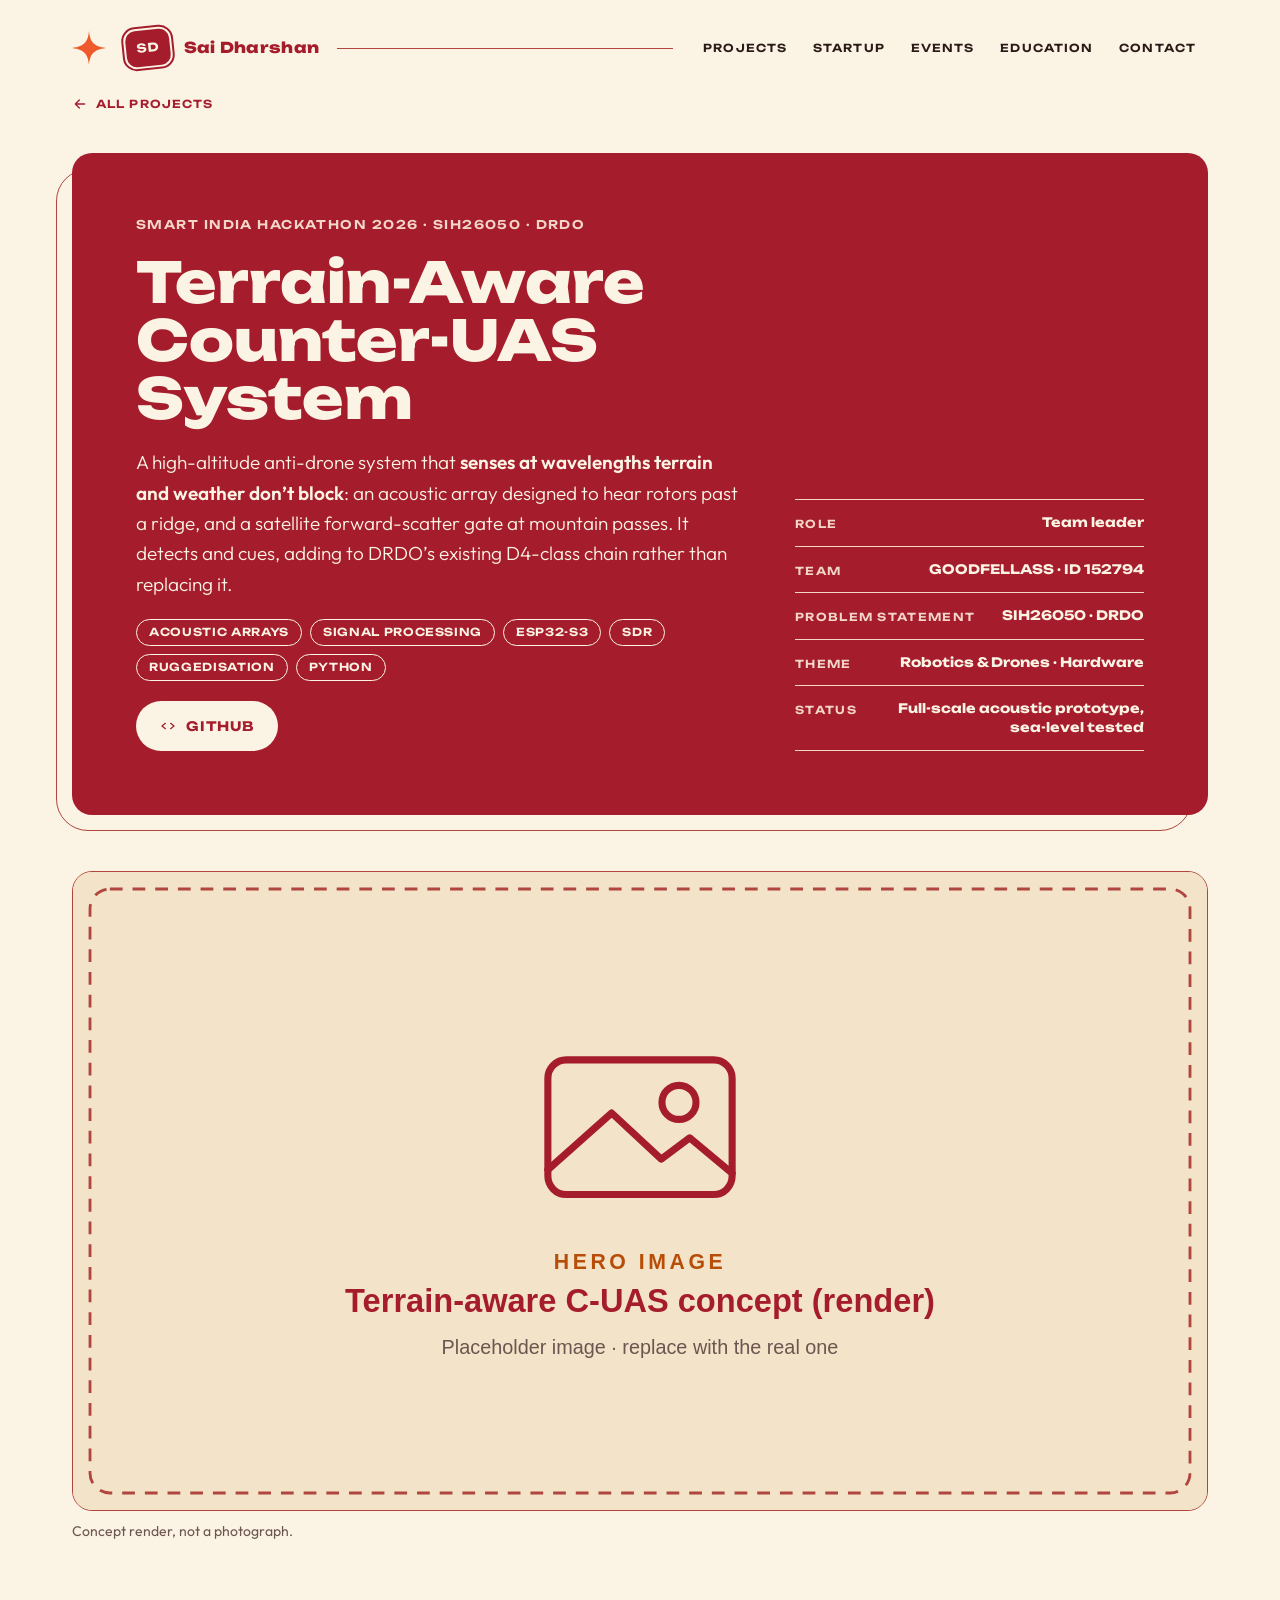
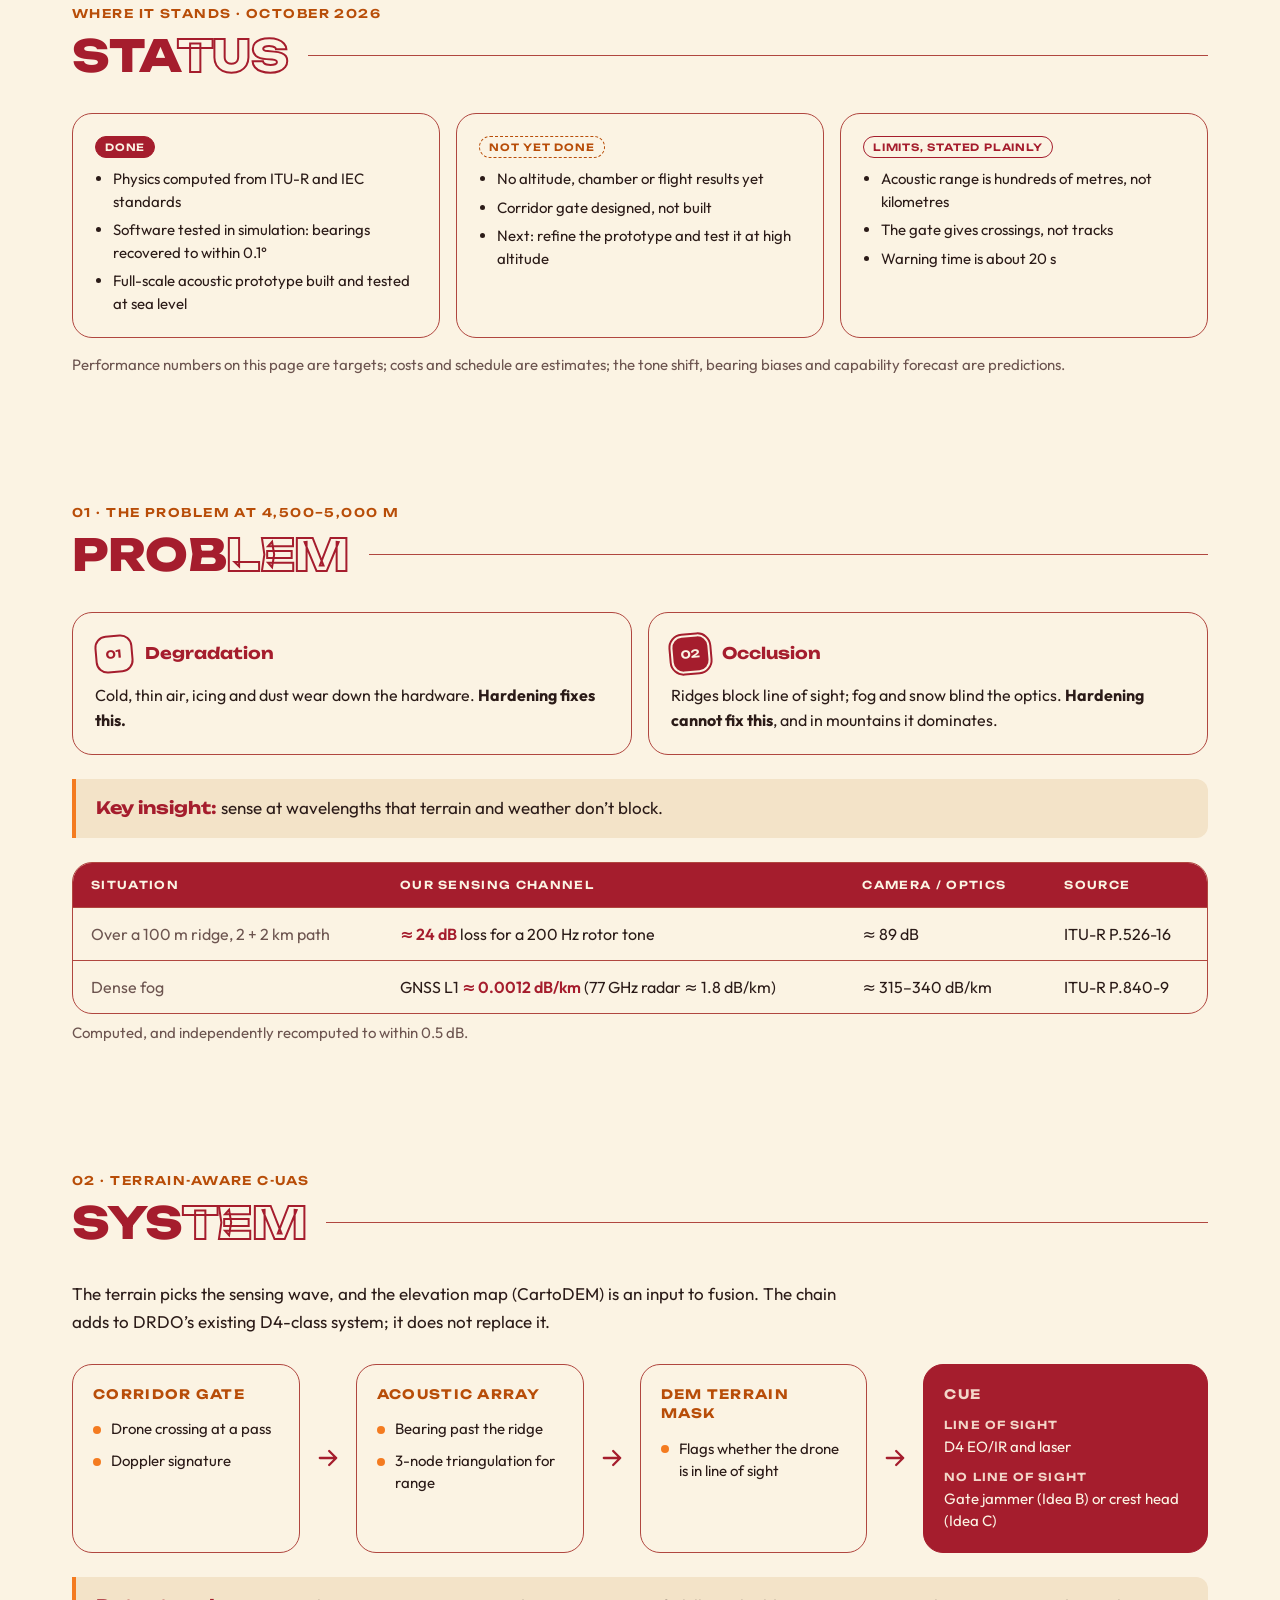
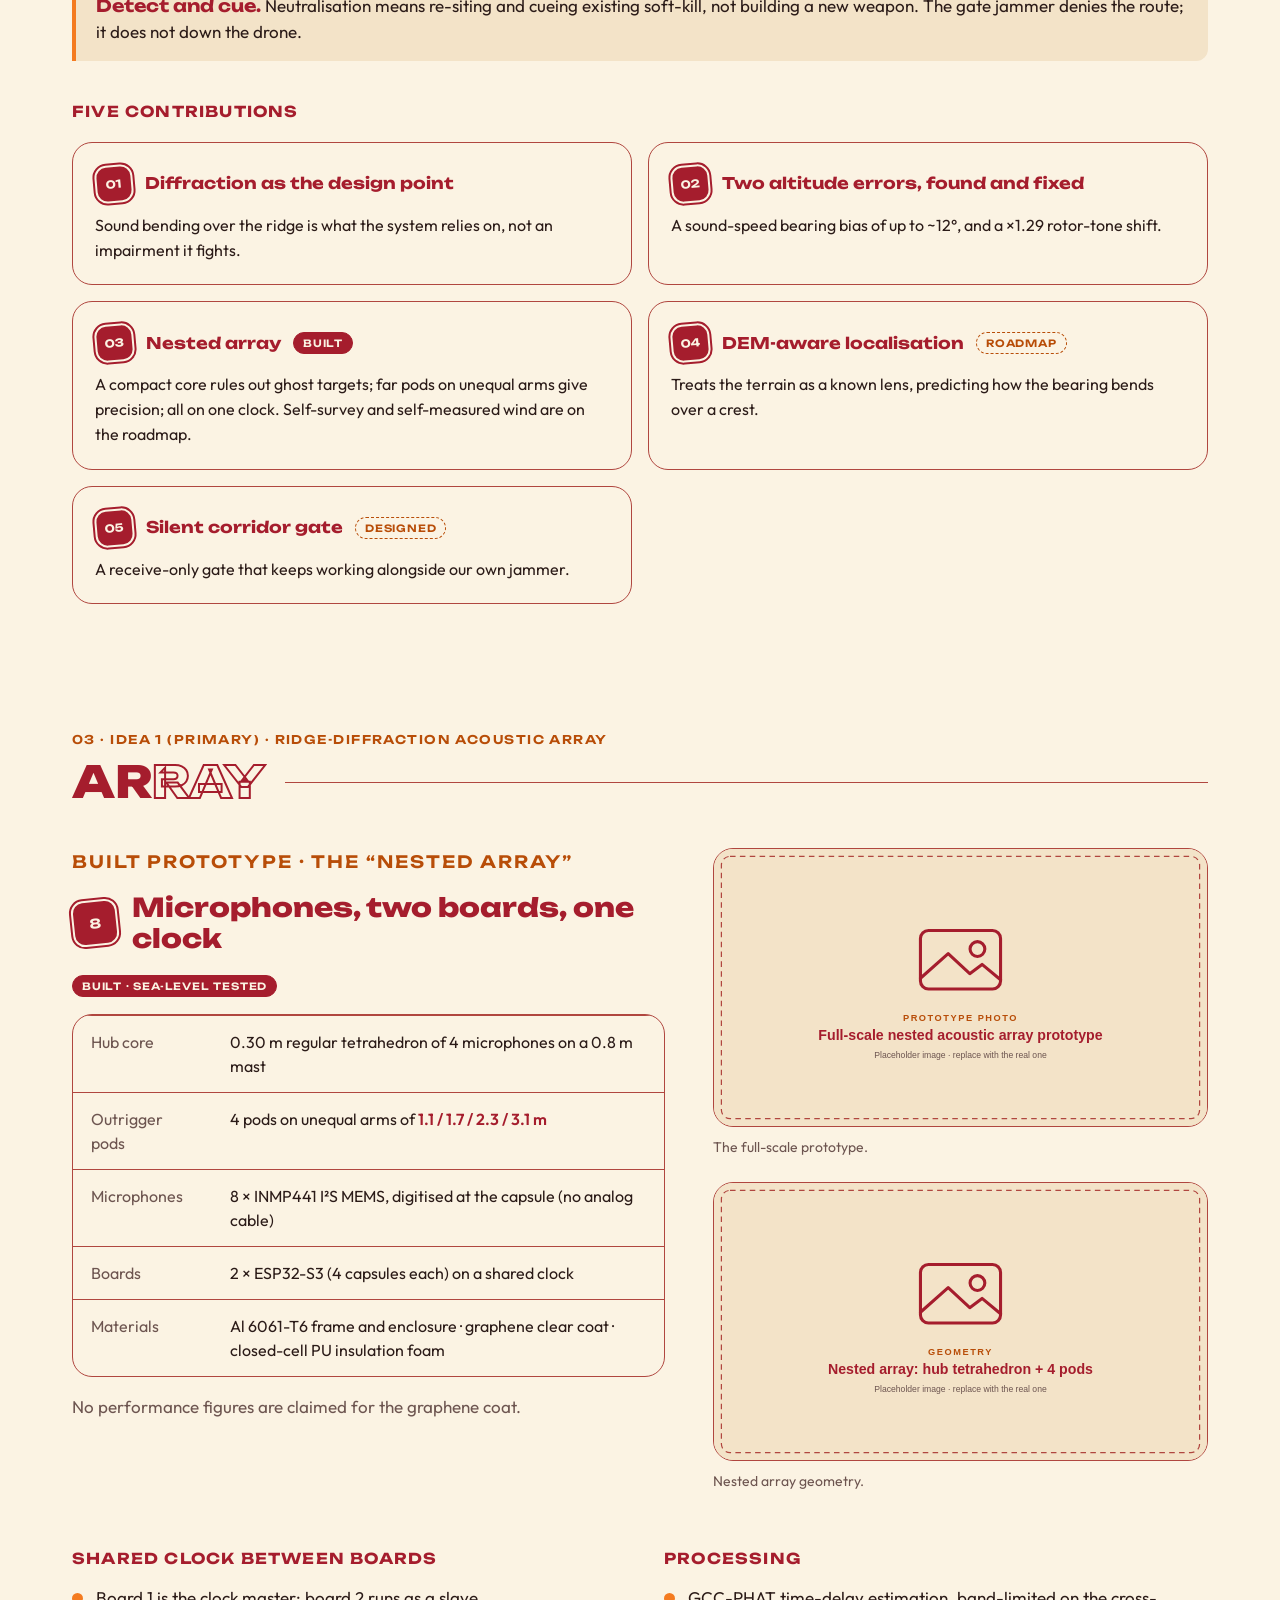
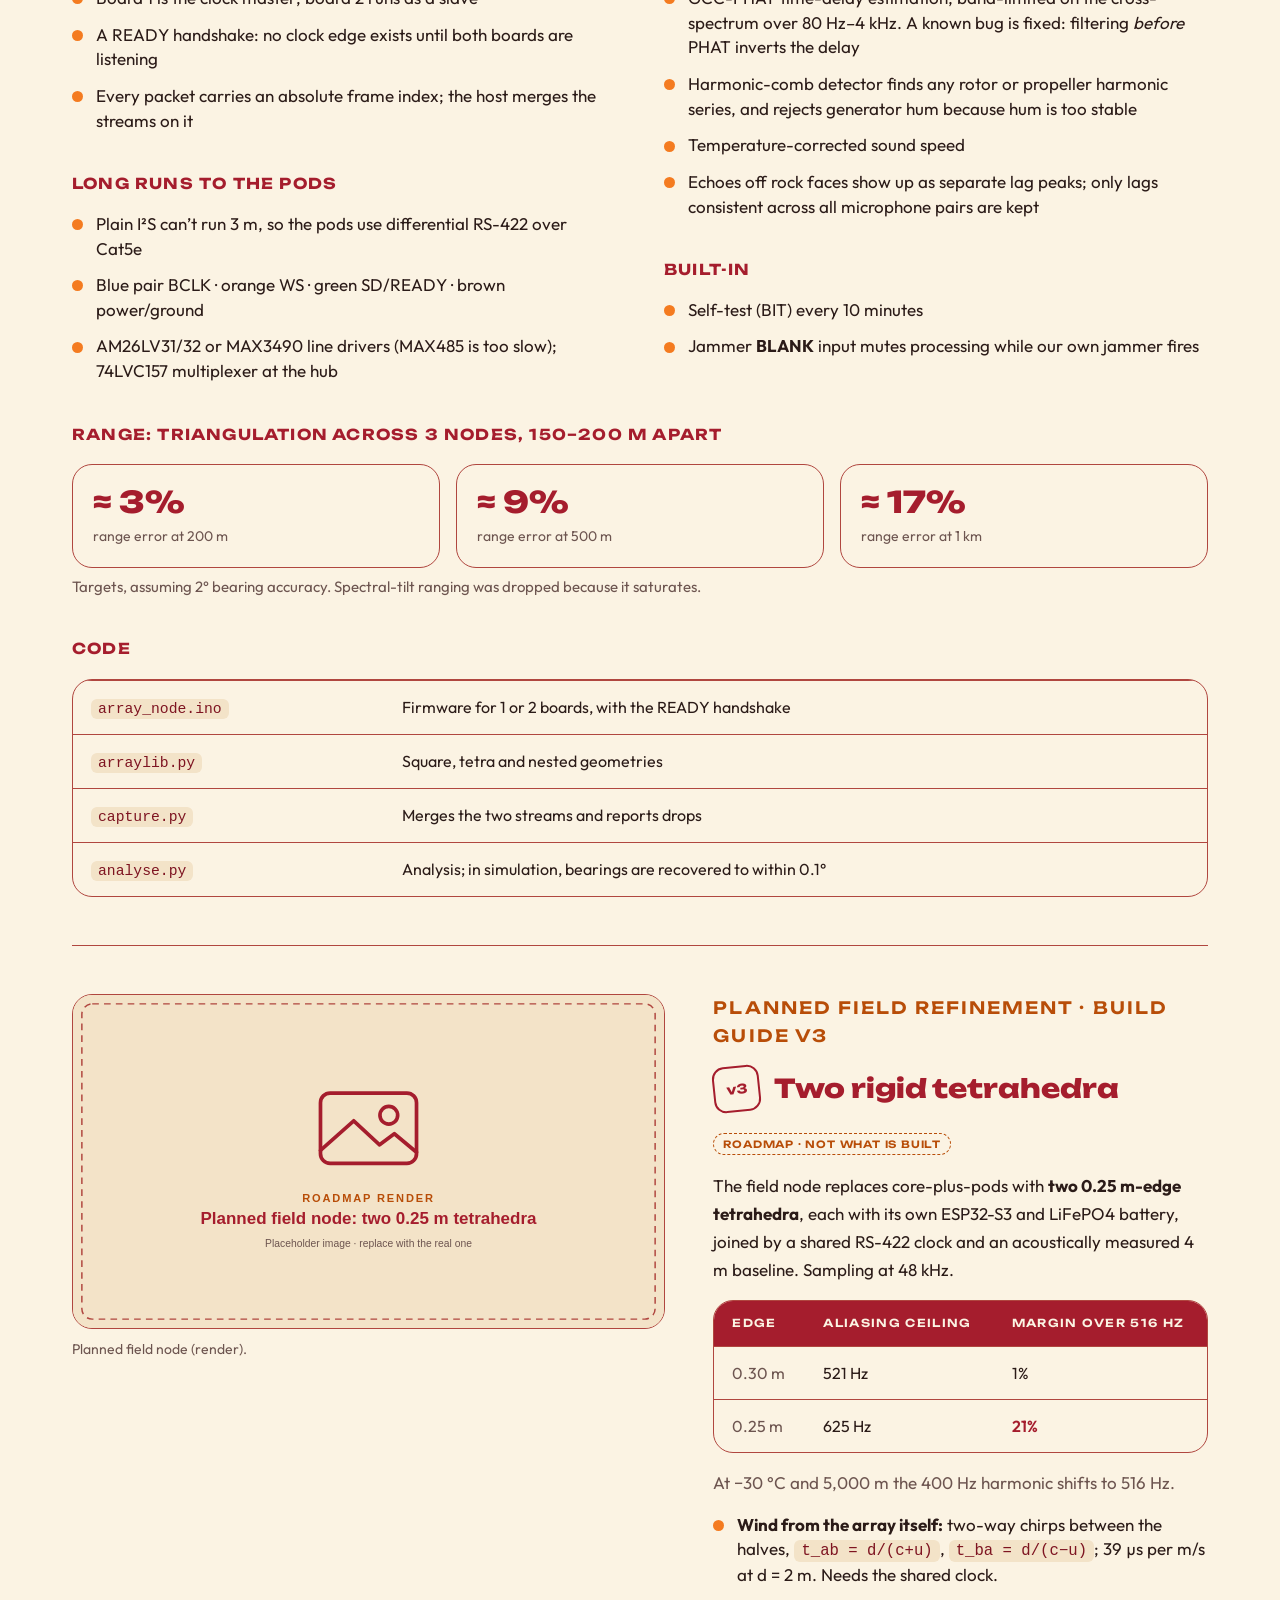
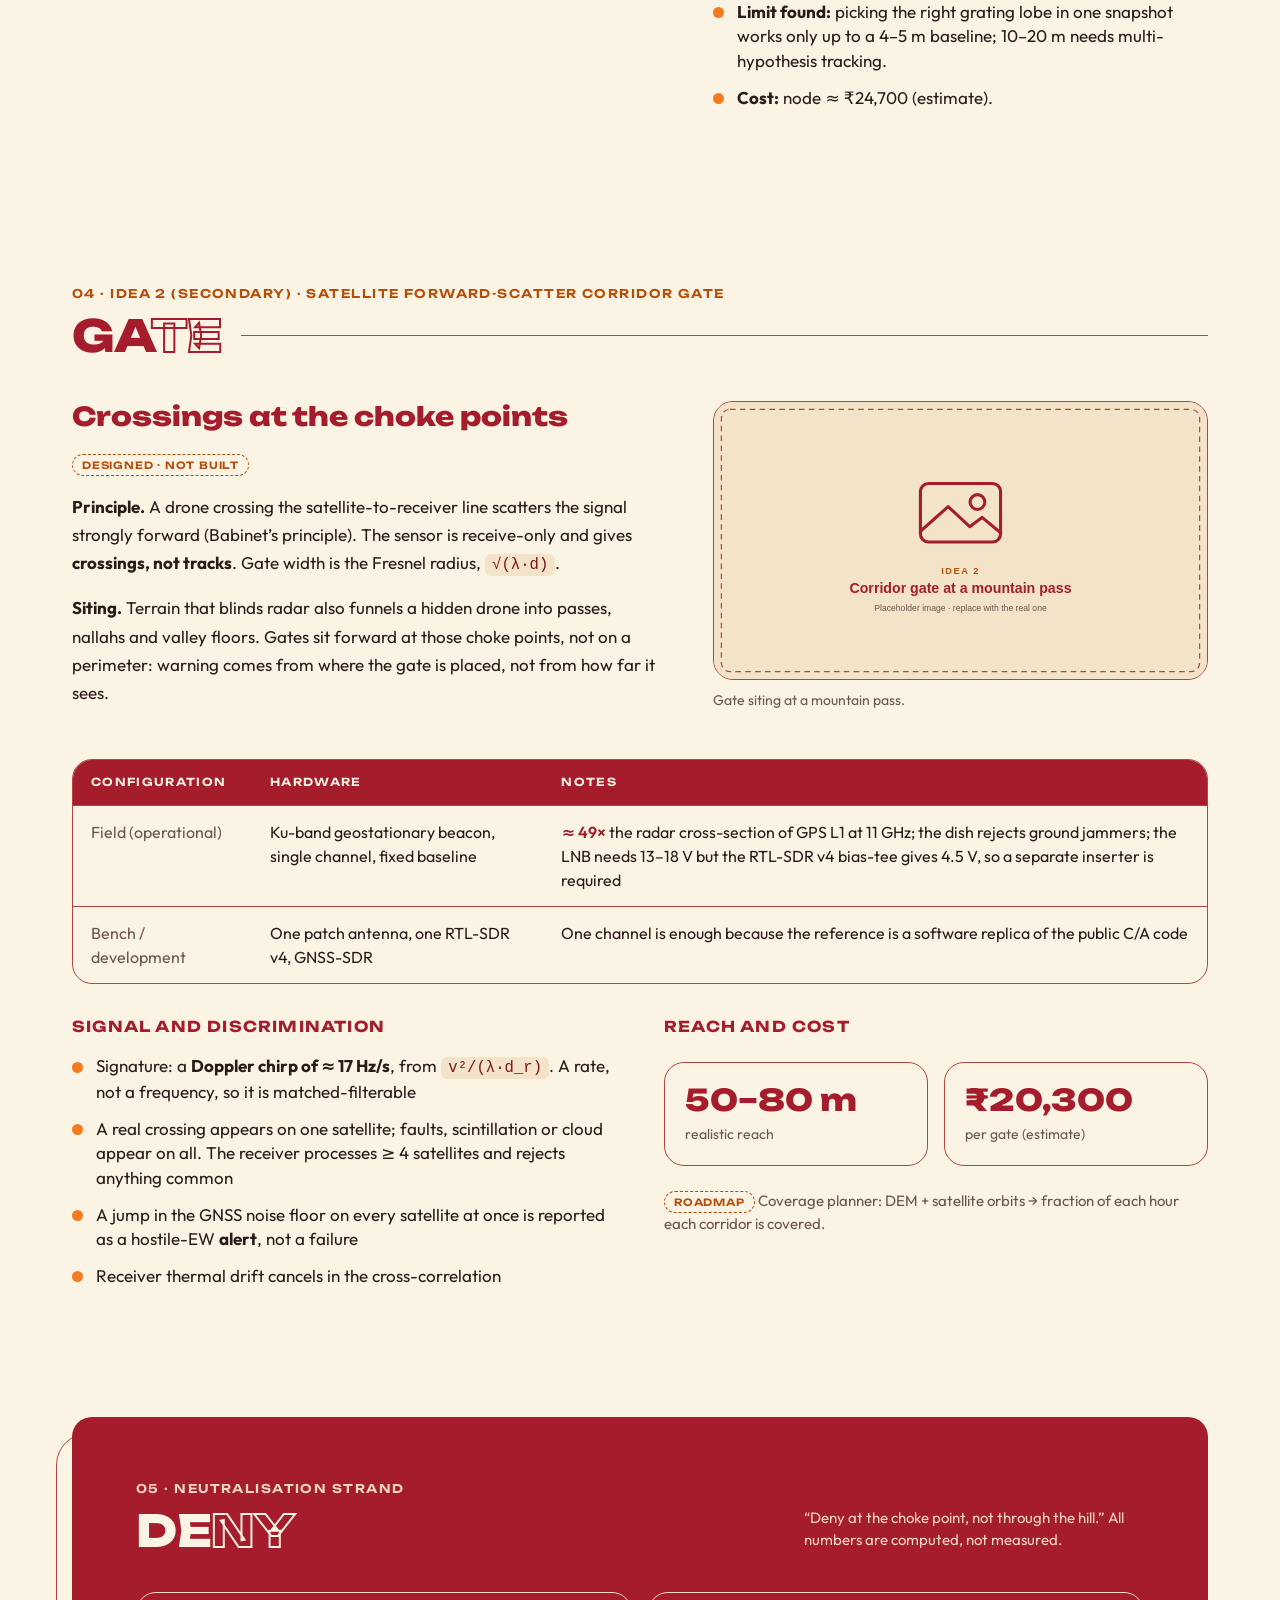
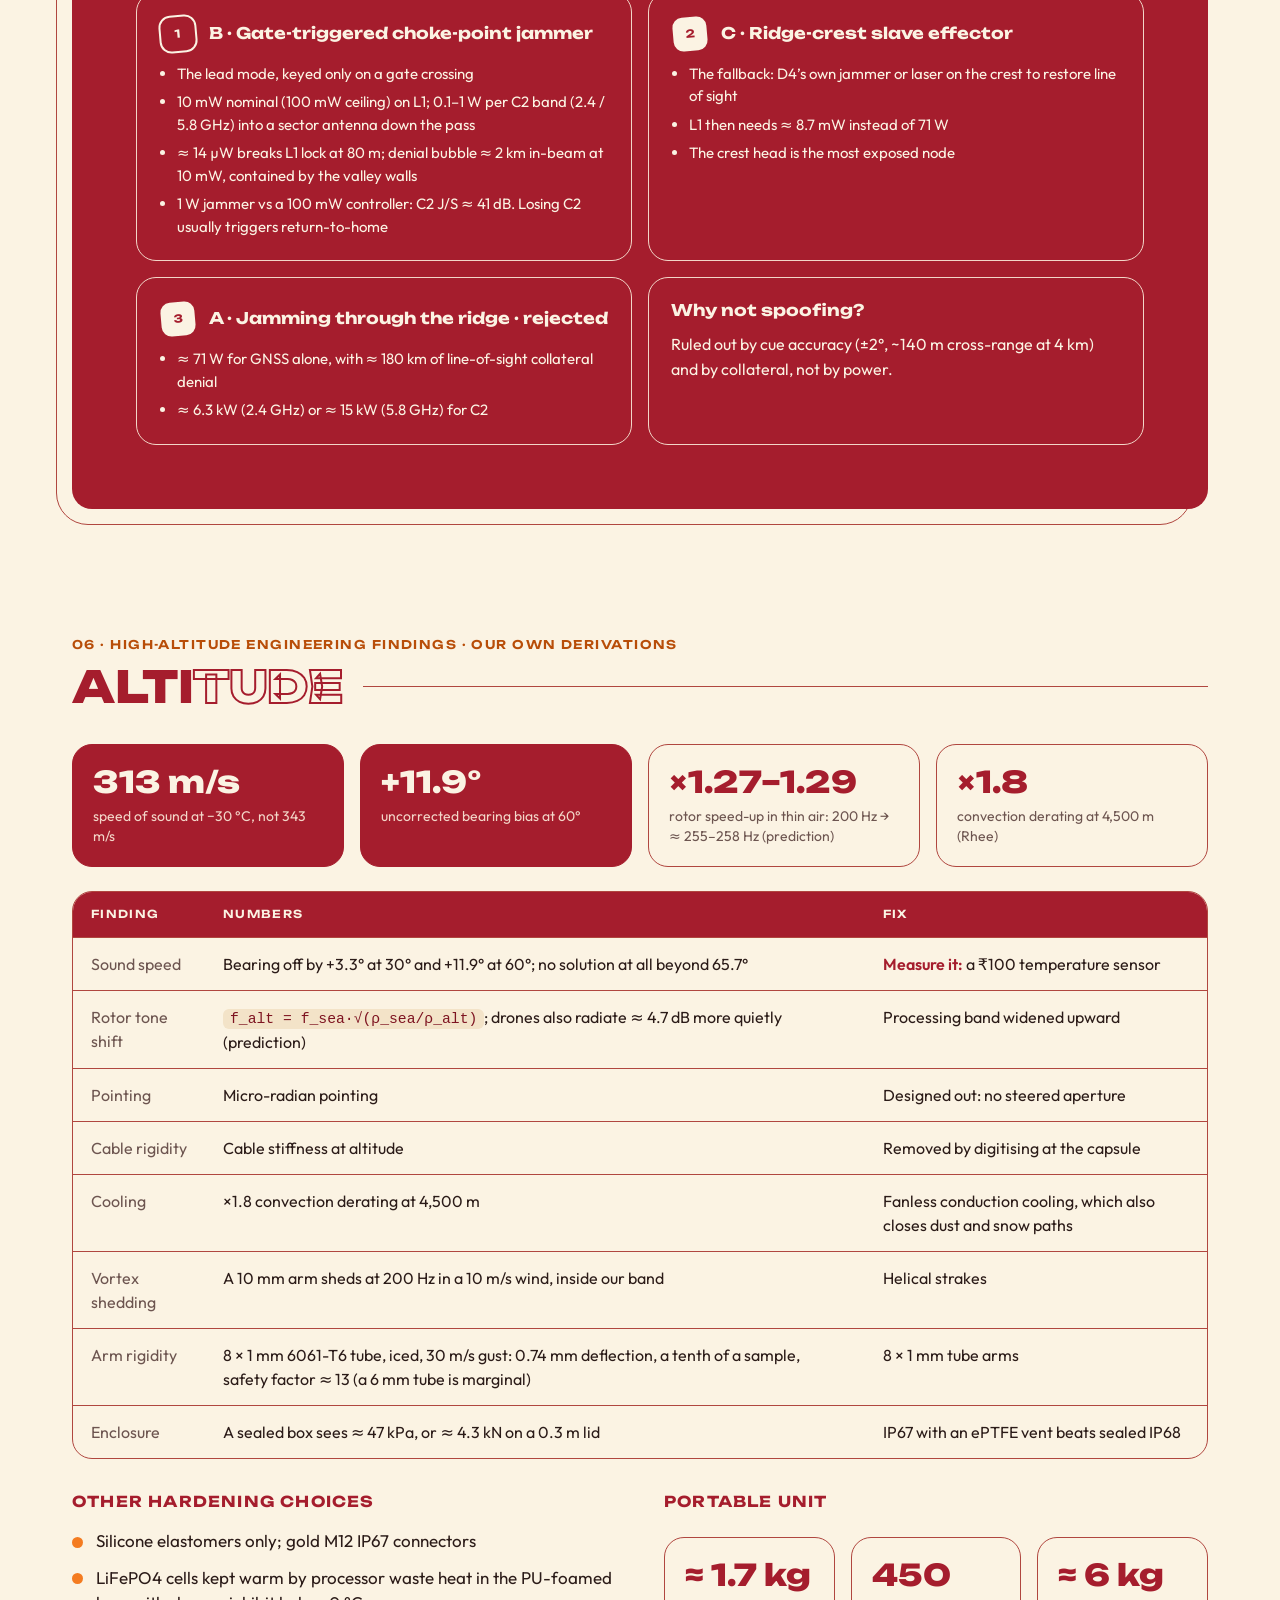
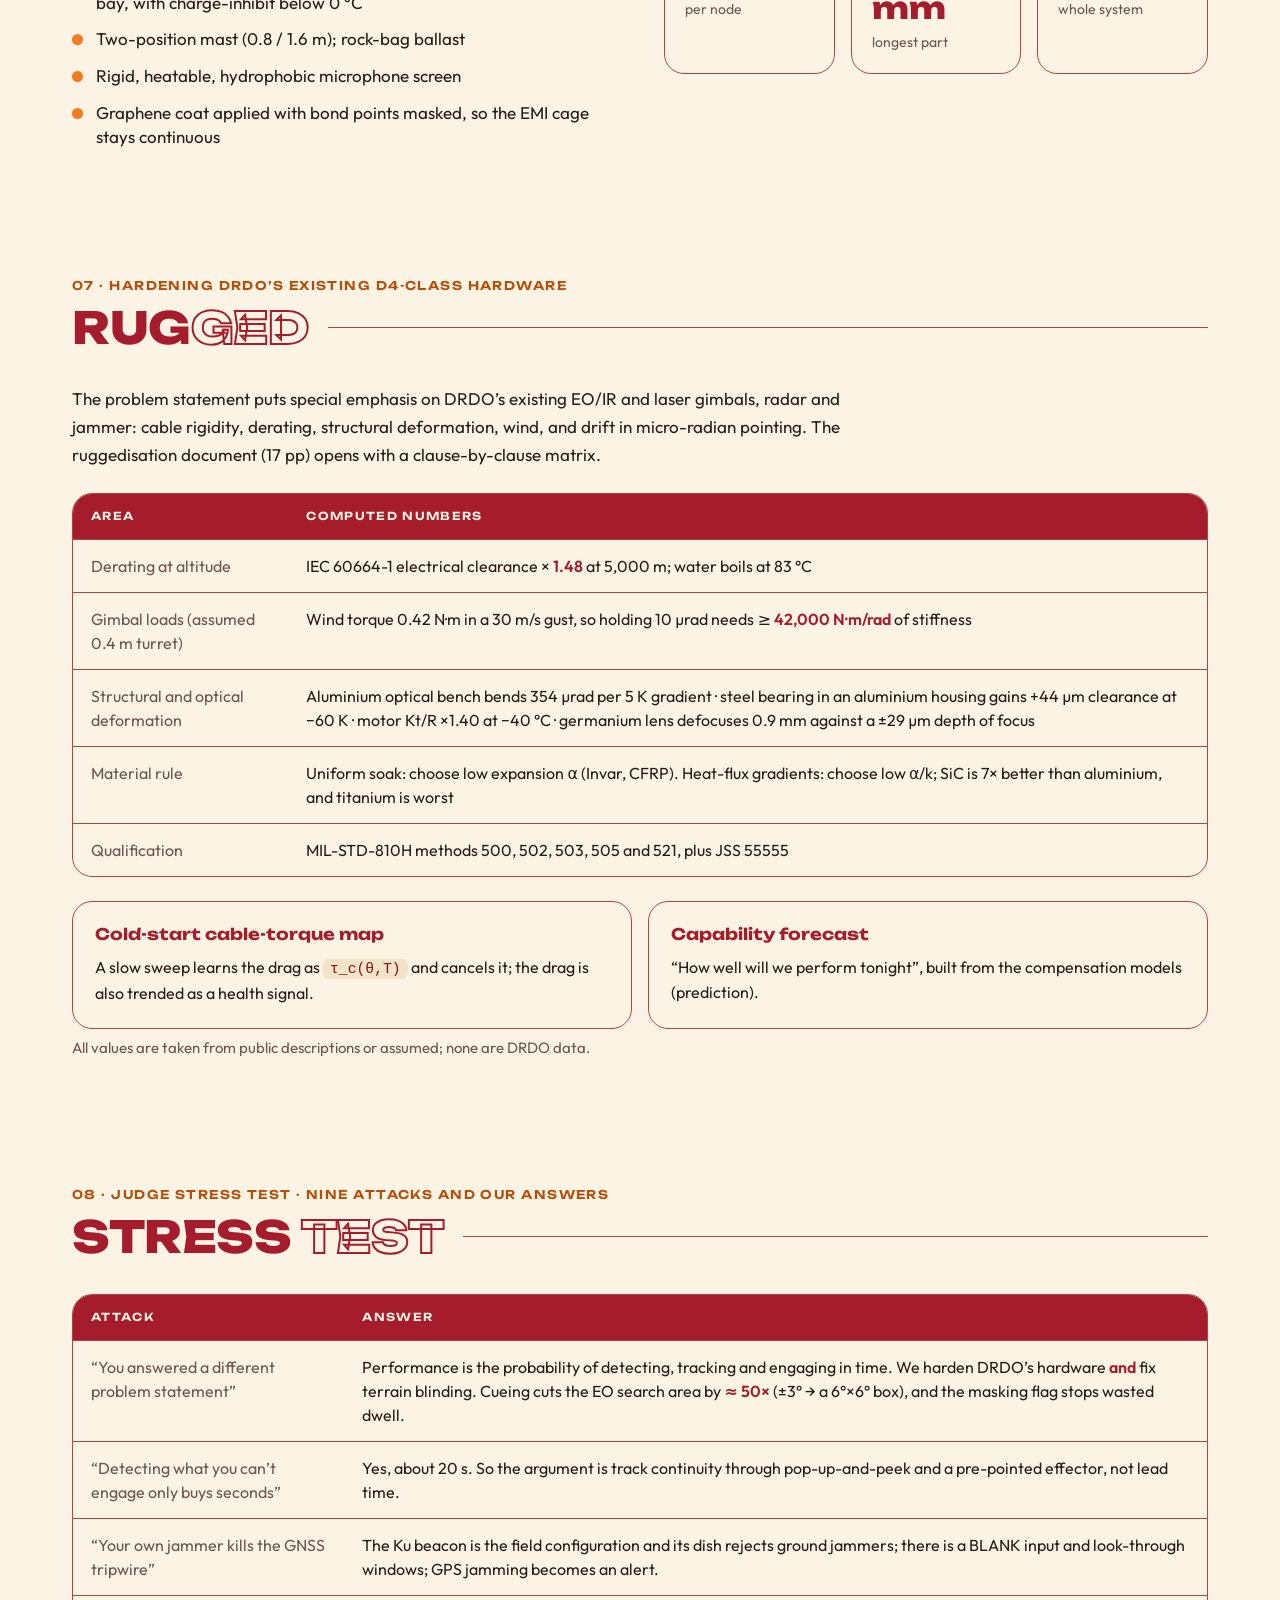
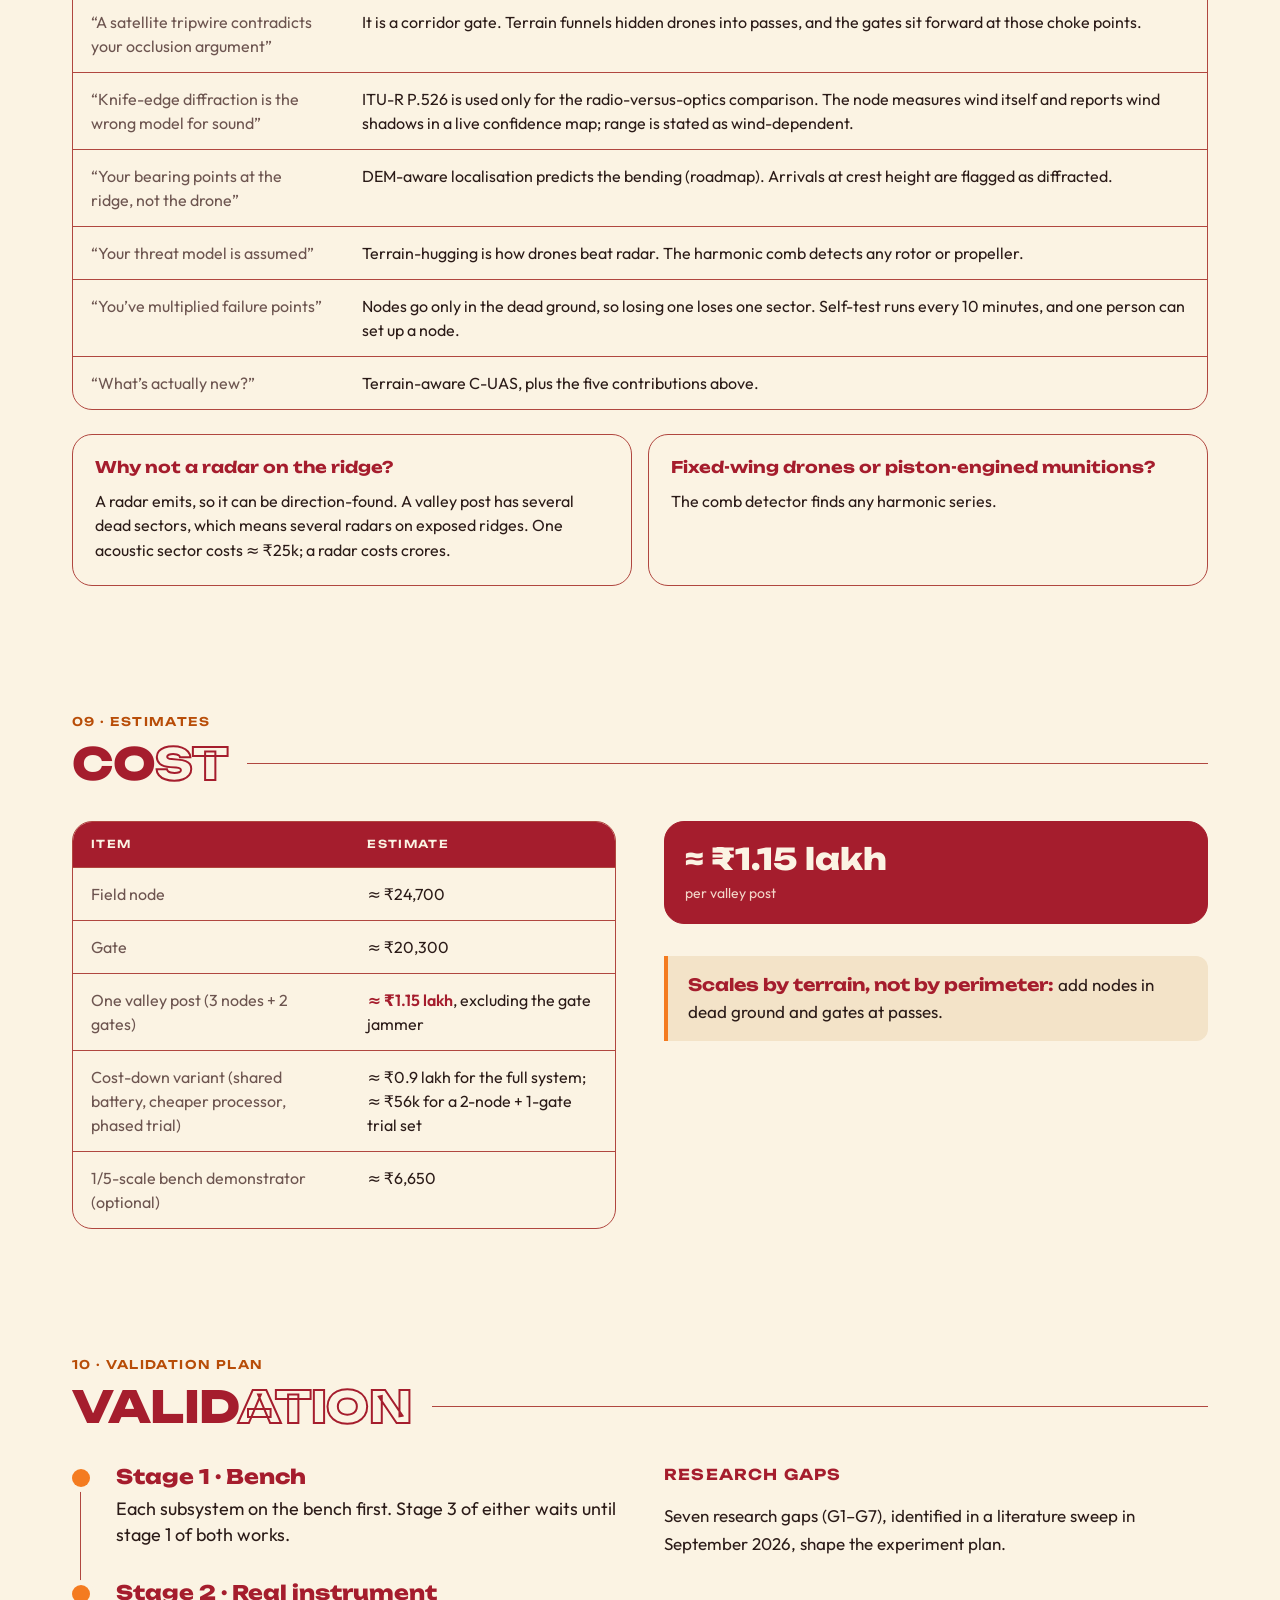
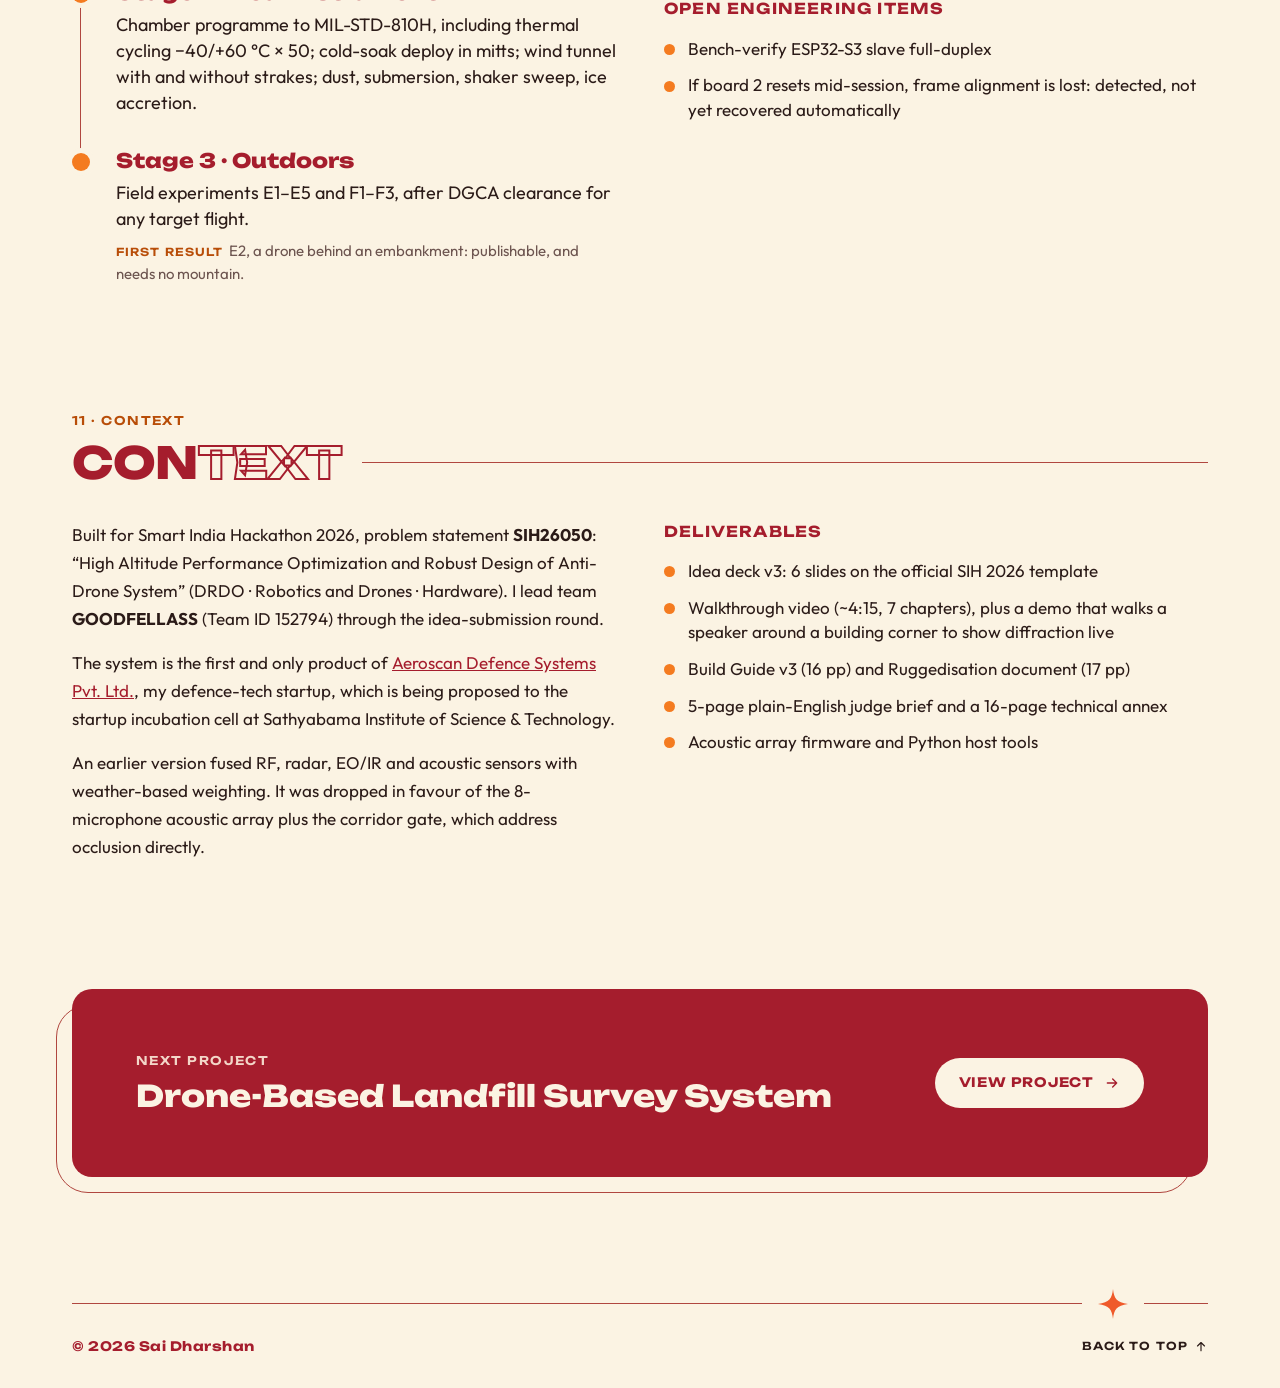
==== commit 8430904b: "Merge pull request #4 from Sai-Dharshan/project-pages Project pages" ====
--- a/projects/counter-uas.html
+++ b/projects/counter-uas.html
@@ -3,13 +3,13 @@
 <head>
 <meta charset="utf-8">
 <meta name="viewport" content="width=device-width, initial-scale=1">
-<title>High-Altitude Counter-UAS System — Sai Dharshan</title>
-<meta name="description" content="Anti-drone detection for high-altitude terrain that fuses RF, radar, EO/IR and acoustic sensors, with weather-based sensor weighting. Smart India Hackathon SIH26050 (DRDO).">
+<title>Terrain-Aware Counter-UAS System — Sai Dharshan</title>
+<meta name="description" content="SIH26050 (DRDO): a high-altitude anti-drone system that senses at wavelengths terrain and weather don't block, with a ridge-diffraction acoustic array and a satellite forward-scatter corridor gate. Team GOODFELLASS, led by Sai Dharshan.">
 <meta name="author" content="Sai Dharshan">
 <meta name="theme-color" content="#a51d2d">
 <meta property="og:type" content="article">
-<meta property="og:title" content="High-Altitude Counter-UAS System — Sai Dharshan">
-<meta property="og:description" content="Multi-sensor drone detection for mountain terrain where line-of-sight and visibility fail.">
+<meta property="og:title" content="Terrain-Aware Counter-UAS System — Sai Dharshan">
+<meta property="og:description" content="Ridge-diffraction acoustic array and satellite forward-scatter corridor gate for anti-drone sensing at 4,500–5,000 m.">
 <link rel="icon" href="../assets/img/favicon.svg" type="image/svg+xml">
 <link rel="preconnect" href="https://fonts.googleapis.com">
 <link rel="preconnect" href="https://fonts.gstatic.com" crossorigin>
@@ -43,120 +43,473 @@
   <div class="sd-offset sd-reveal">
     <div class="sd-panel sd-on-crimson pd-hero">
       <div class="pd-hero__main">
-        <p class="sd-eyebrow">Smart India Hackathon · SIH26050 · DRDO</p>
-        <h1 class="pd-title">High-Altitude Counter-UAS System</h1>
-        <p class="pd-pitch">Anti-drone detection for mountain terrain, where <strong>ridges block line-of-sight and fog and snow blind cameras</strong>. It fuses RF, radar, EO/IR and acoustic sensors, and shifts trust between them as the weather changes.</p>
-        <div class="sd-tags"><span class="sd-tag">Sensor fusion</span><span class="sd-tag">RF</span><span class="sd-tag">Radar</span><span class="sd-tag">EO/IR</span><span class="sd-tag">Acoustic</span><span class="sd-tag">Hardware</span></div>
+        <p class="sd-eyebrow">Smart India Hackathon 2026 · SIH26050 · DRDO</p>
+        <h1 class="pd-title">Terrain-Aware Counter-UAS System</h1>
+        <p class="pd-pitch">A high-altitude anti-drone system that <strong>senses at wavelengths terrain and weather don’t block</strong>: an acoustic array designed to hear rotors past a ridge, and a satellite forward-scatter gate at mountain passes. It detects and cues, adding to DRDO’s existing D4-class chain rather than replacing it.</p>
+        <div class="sd-tags"><span class="sd-tag">Acoustic arrays</span><span class="sd-tag">Signal processing</span><span class="sd-tag">ESP32-S3</span><span class="sd-tag">SDR</span><span class="sd-tag">Ruggedisation</span><span class="sd-tag">Python</span></div>
         <div class="sd-btnrow">
           <a class="sd-btn sd-btn--cream" href="https://github.com/Sai-Dharshan" target="_blank" rel="noopener"><svg viewBox="0 0 24 24" fill="none" stroke="currentColor" stroke-width="2" stroke-linecap="round" stroke-linejoin="round" aria-hidden="true"><path d="m8 8-5 4 5 4m8-8 5 4-5 4"/></svg> GitHub</a>
         </div>
       </div>
       <dl class="pd-facts">
-        <div><dt>Event</dt><dd>Smart India Hackathon</dd></div>
+        <div><dt>Role</dt><dd>Team leader</dd></div>
+        <div><dt>Team</dt><dd>GOODFELLASS · ID 152794</dd></div>
         <div><dt>Problem statement</dt><dd>SIH26050 · DRDO</dd></div>
-        <div><dt>Team</dt><dd>GoodFellas</dd></div>
-        <div><dt>Built for</dt><dd>High-altitude terrain</dd></div>
-        <div><dt>Next</dt><dd>Aeroscan’s first product</dd></div>
+        <div><dt>Theme</dt><dd>Robotics &amp; Drones · Hardware</dd></div>
+        <div><dt>Status</dt><dd>Full-scale acoustic prototype, sea-level tested</dd></div>
       </dl>
     </div>
   </div>
-  <!-- Placeholder image: swap the src for the real file and update the alt text. -->
+  <!-- Placeholder image: swap the src for the real file and update the alt text. Label renders as renders. -->
   <figure class="pd-figure pd-hero-fig sd-reveal">
-    <img src="../assets/img/projects/counter-uas/hero.svg" alt="Placeholder: counter-UAS system overview" width="1600" height="900">
+    <img src="../assets/img/projects/counter-uas/hero.svg" alt="Placeholder: terrain-aware counter-UAS concept render" width="1600" height="900">
+    <figcaption>Concept render, not a photograph.</figcaption>
   </figure>
 </header>
 
+<!-- STATUS -->
+<section class="wrap sec" aria-labelledby="status-h">
+  <div class="sec-head sd-reveal">
+    <p class="sd-eyebrow">Where it stands · October 2026</p>
+    <div class="sd-head"><h2 id="status-h" class="sd-split"><span class="s">Sta</span><span class="o">tus</span></h2></div>
+  </div>
+  <div class="pd-cards pd-cards--3 sd-reveal">
+    <div class="pd-card"><h3><span class="pd-badge pd-badge--built">Done</span></h3>
+      <ul><li>Physics computed from ITU-R and IEC standards</li><li>Software tested in simulation: bearings recovered to within 0.1°</li><li>Full-scale acoustic prototype built and tested at sea level</li></ul></div>
+    <div class="pd-card"><h3><span class="pd-badge pd-badge--roadmap">Not yet done</span></h3>
+      <ul><li>No altitude, chamber or flight results yet</li><li>Corridor gate designed, not built</li><li>Next: refine the prototype and test it at high altitude</li></ul></div>
+    <div class="pd-card"><h3><span class="pd-badge">Limits, stated plainly</span></h3>
+      <ul><li>Acoustic range is hundreds of metres, not kilometres</li><li>The gate gives crossings, not tracks</li><li>Warning time is about 20 s</li></ul></div>
+  </div>
+  <p class="pd-evidence sd-reveal" style="margin-top:16px">Performance numbers on this page are targets; costs and schedule are estimates; the tone shift, bearing biases and capability forecast are predictions.</p>
+</section>
+
 <!-- PROBLEM -->
 <section class="wrap sec" aria-labelledby="problem-h">
   <div class="sec-head sd-reveal">
-    <p class="sd-eyebrow">01 · The problem</p>
+    <p class="sd-eyebrow">01 · The problem at 4,500–5,000 m</p>
     <div class="sd-head"><h2 id="problem-h" class="sd-split"><span class="s">Prob</span><span class="o">lem</span></h2></div>
   </div>
+  <div class="pd-cards sd-reveal">
+    <div class="pd-card"><h3><span class="sd-sticker">01</span>Degradation</h3><p>Cold, thin air, icing and dust wear down the hardware. <b>Hardening fixes this.</b></p></div>
+    <div class="pd-card"><h3><span class="sd-sticker sd-sticker--crimson">02</span>Occlusion</h3><p>Ridges block line of sight; fog and snow blind the optics. <b>Hardening cannot fix this</b>, and in mountains it dominates.</p></div>
+  </div>
+  <p class="pd-callout sd-reveal" style="margin:24px 0"><b>Key insight:</b> sense at wavelengths that terrain and weather don’t block.</p>
+  <div class="pd-table-wrap sd-reveal">
+    <table class="pd-table">
+      <thead><tr><th scope="col">Situation</th><th scope="col">Our sensing channel</th><th scope="col">Camera / optics</th><th scope="col">Source</th></tr></thead>
+      <tbody>
+        <tr><td>Over a 100 m ridge, 2 + 2 km path</td><td><b>≈ 24 dB</b> loss for a 200 Hz rotor tone</td><td>≈ 89 dB</td><td>ITU-R P.526-16</td></tr>
+        <tr><td>Dense fog</td><td>GNSS L1 <b>≈ 0.0012 dB/km</b> (77 GHz radar ≈ 1.8 dB/km)</td><td>≈ 315–340 dB/km</td><td>ITU-R P.840-9</td></tr>
+      </tbody>
+    </table>
+  </div>
+  <p class="pd-evidence sd-reveal">Computed, and independently recomputed to within 0.5 dB.</p>
+</section>
+
+<!-- ARCHITECTURE -->
+<section class="wrap sec" aria-labelledby="arch-h">
+  <div class="sec-head sd-reveal">
+    <p class="sd-eyebrow">02 · Terrain-aware C-UAS</p>
+    <div class="sd-head"><h2 id="arch-h" class="sd-split"><span class="s">Sys</span><span class="o">tem</span></h2></div>
+  </div>
   <div class="pd-prose sd-reveal" style="margin-bottom:28px">
-    <p>Drones are hard to detect in high-altitude terrain. Counter-drone setups that assume a clear view of the sky run into two problems in the mountains.</p>
-  </div>
+    <p>The terrain picks the sensing wave, and the elevation map (CartoDEM) is an input to fusion. The chain adds to DRDO’s existing D4-class system; it does not replace it.</p>
+  </div>
+  <div class="pd-flow pd-flow--4 sd-reveal">
+    <div class="pd-stage"><h3>Corridor gate</h3><ul><li>Drone crossing at a pass</li><li>Doppler signature</li></ul></div>
+    <span class="pd-arrow" aria-hidden="true"><svg viewBox="0 0 24 24" fill="none" stroke="currentColor" stroke-width="2" stroke-linecap="round" stroke-linejoin="round"><path d="M5 12h14m-6-6 6 6-6 6"/></svg></span>
+    <div class="pd-stage"><h3>Acoustic array</h3><ul><li>Bearing past the ridge</li><li>3-node triangulation for range</li></ul></div>
+    <span class="pd-arrow" aria-hidden="true"><svg viewBox="0 0 24 24" fill="none" stroke="currentColor" stroke-width="2" stroke-linecap="round" stroke-linejoin="round"><path d="M5 12h14m-6-6 6 6-6 6"/></svg></span>
+    <div class="pd-stage"><h3>DEM terrain mask</h3><ul><li>Flags whether the drone is in line of sight</li></ul></div>
+    <span class="pd-arrow" aria-hidden="true"><svg viewBox="0 0 24 24" fill="none" stroke="currentColor" stroke-width="2" stroke-linecap="round" stroke-linejoin="round"><path d="M5 12h14m-6-6 6 6-6 6"/></svg></span>
+    <div class="pd-stage pd-stage--dark"><h3>Cue</h3>
+      <dl><div><dt>Line of sight</dt><dd>D4 EO/IR and laser</dd></div><div><dt>No line of sight</dt><dd>Gate jammer (Idea B) or crest head (Idea C)</dd></div></dl></div>
+  </div>
+  <p class="pd-callout sd-reveal" style="margin-top:24px"><b>Detect and cue.</b> Neutralisation means re-siting and cueing existing soft-kill, not building a new weapon. The gate jammer denies the route; it does not down the drone.</p>
+
+  <h3 class="pd-sub sd-reveal">Five contributions</h3>
   <div class="pd-cards sd-reveal">
-    <div class="pd-card"><h3><span class="sd-sticker">01</span>Line-of-sight blockage</h3><p>Ridges and valleys hide a drone from sensors that need a direct view of it.</p></div>
-    <div class="pd-card"><h3><span class="sd-sticker">02</span>Fog and snow</h3><p>Low visibility blinds cameras, the sensors best at confirming what a target is.</p></div>
-  </div>
-</section>
-
-<!-- APPROACH -->
-<section class="wrap sec" aria-labelledby="approach-h">
-  <div class="sec-head sd-reveal">
-    <p class="sd-eyebrow">02 · What I built</p>
-    <div class="sd-head"><h2 id="approach-h" class="sd-split"><span class="s">Appr</span><span class="o">oach</span></h2></div>
-  </div>
+    <div class="pd-card"><h3><span class="sd-sticker sd-sticker--crimson">01</span>Diffraction as the design point</h3><p>Sound bending over the ridge is what the system relies on, not an impairment it fights.</p></div>
+    <div class="pd-card"><h3><span class="sd-sticker sd-sticker--crimson">02</span>Two altitude errors, found and fixed</h3><p>A sound-speed bearing bias of up to ~12°, and a ×1.29 rotor-tone shift.</p></div>
+    <div class="pd-card"><h3><span class="sd-sticker sd-sticker--crimson">03</span>Nested array <span class="pd-badge pd-badge--built">Built</span></h3><p>A compact core rules out ghost targets; far pods on unequal arms give precision; all on one clock. Self-survey and self-measured wind are on the roadmap.</p></div>
+    <div class="pd-card"><h3><span class="sd-sticker sd-sticker--crimson">04</span>DEM-aware localisation <span class="pd-badge pd-badge--roadmap">Roadmap</span></h3><p>Treats the terrain as a known lens, predicting how the bearing bends over a crest.</p></div>
+    <div class="pd-card"><h3><span class="sd-sticker sd-sticker--crimson">05</span>Silent corridor gate <span class="pd-badge pd-badge--roadmap">Designed</span></h3><p>A receive-only gate that keeps working alongside our own jammer.</p></div>
+  </div>
+</section>
+
+<!-- IDEA 1: ACOUSTIC ARRAY -->
+<section class="wrap sec" aria-labelledby="array-h">
+  <div class="sec-head sd-reveal">
+    <p class="sd-eyebrow">03 · Idea 1 (primary) · Ridge-diffraction acoustic array</p>
+    <div class="sd-head"><h2 id="array-h" class="sd-split"><span class="s">Ar</span><span class="o">ray</span></h2></div>
+  </div>
+
   <article class="pd-module sd-reveal">
     <div>
-      <h3><span class="sd-sticker sd-sticker--crimson">01</span>Multi-sensor fusion</h3>
-      <p>No single sensor works in every condition, so the system combines four: RF, radar, EO/IR and acoustic. Each covers a gap the others leave, and their detections are fused into one decision.</p>
-      <h3><span class="sd-sticker sd-sticker--crimson">02</span>Weather-based sensor weighting</h3>
-      <p>Trust shifts between sensors as visibility changes: cameras count for more in clear conditions, and as fog or snow sets in the decision leans on the sensors that don’t need to see the target.</p>
-      <h3><span class="sd-sticker sd-sticker--crimson">03</span>Designed for mountain terrain</h3>
-      <p>The design targets line-of-sight blockage and fog/snow, the two conditions that break conventional counter-drone setups at altitude.</p>
+      <p class="sd-eyebrow">Built prototype · the “nested array”</p>
+      <h3><span class="sd-sticker sd-sticker--crimson">8</span>Microphones, two boards, one clock</h3>
+      <p><span class="pd-badge pd-badge--built">Built · sea-level tested</span></p>
+      <div class="pd-table-wrap">
+        <table class="pd-table">
+          <tbody>
+            <tr><td>Hub core</td><td>0.30 m regular tetrahedron of 4 microphones on a 0.8 m mast</td></tr>
+            <tr><td>Outrigger pods</td><td>4 pods on unequal arms of <b>1.1 / 1.7 / 2.3 / 3.1 m</b></td></tr>
+            <tr><td>Microphones</td><td>8 × INMP441 I²S MEMS, digitised at the capsule (no analog cable)</td></tr>
+            <tr><td>Boards</td><td>2 × ESP32-S3 (4 capsules each) on a shared clock</td></tr>
+            <tr><td>Materials</td><td>Al 6061-T6 frame and enclosure · graphene clear coat · closed-cell PU insulation foam</td></tr>
+          </tbody>
+        </table>
+      </div>
+      <p class="pd-evidence">No performance figures are claimed for the graphene coat.</p>
+    </div>
+    <div style="gap:24px">
+      <figure class="pd-figure">
+        <img src="../assets/img/projects/counter-uas/prototype.svg" alt="Placeholder: photo of the full-scale nested acoustic array prototype" width="1600" height="900" loading="lazy">
+        <figcaption>The full-scale prototype.</figcaption>
+      </figure>
+      <figure class="pd-figure">
+        <img src="../assets/img/projects/counter-uas/array-geometry.svg" alt="Placeholder: nested array geometry with hub tetrahedron and four pods on unequal arms" width="1600" height="900" loading="lazy">
+        <figcaption>Nested array geometry.</figcaption>
+      </figure>
+    </div>
+  </article>
+
+  <div class="pd-cols sd-reveal" style="margin-top:8px">
+    <div>
+      <h3 class="pd-sub">Shared clock between boards</h3>
+      <ul class="sd-dots sd-dots--one">
+        <li>Board 1 is the clock master; board 2 runs as a slave</li>
+        <li>A READY handshake: no clock edge exists until both boards are listening</li>
+        <li>Every packet carries an absolute frame index; the host merges the streams on it</li>
+      </ul>
+      <h3 class="pd-sub">Long runs to the pods</h3>
+      <ul class="sd-dots sd-dots--one">
+        <li>Plain I²S can’t run 3 m, so the pods use differential RS-422 over Cat5e</li>
+        <li>Blue pair BCLK · orange WS · green SD/READY · brown power/ground</li>
+        <li>AM26LV31/32 or MAX3490 line drivers (MAX485 is too slow); 74LVC157 multiplexer at the hub</li>
+      </ul>
+    </div>
+    <div>
+      <h3 class="pd-sub">Processing</h3>
+      <ul class="sd-dots sd-dots--one">
+        <li>GCC-PHAT time-delay estimation, band-limited on the cross-spectrum over 80 Hz–4 kHz. A known bug is fixed: filtering <i>before</i> PHAT inverts the delay</li>
+        <li>Harmonic-comb detector finds any rotor or propeller harmonic series, and rejects generator hum because hum is too stable</li>
+        <li>Temperature-corrected sound speed</li>
+        <li>Echoes off rock faces show up as separate lag peaks; only lags consistent across all microphone pairs are kept</li>
+      </ul>
+      <h3 class="pd-sub">Built-in</h3>
+      <ul class="sd-dots sd-dots--one">
+        <li>Self-test (BIT) every 10 minutes</li>
+        <li>Jammer <b>BLANK</b> input mutes processing while our own jammer fires</li>
+      </ul>
+    </div>
+  </div>
+
+  <h3 class="pd-sub sd-reveal">Range: triangulation across 3 nodes, 150–200 m apart</h3>
+  <div class="pd-stats sd-reveal" style="grid-template-columns:repeat(auto-fit,minmax(200px,1fr))">
+    <div class="pd-stat"><span class="v">≈ 3%</span><span class="l">range error at 200 m</span></div>
+    <div class="pd-stat"><span class="v">≈ 9%</span><span class="l">range error at 500 m</span></div>
+    <div class="pd-stat"><span class="v">≈ 17%</span><span class="l">range error at 1 km</span></div>
+  </div>
+  <p class="pd-evidence sd-reveal">Targets, assuming 2° bearing accuracy. Spectral-tilt ranging was dropped because it saturates.</p>
+
+  <h3 class="pd-sub sd-reveal">Code</h3>
+  <div class="pd-table-wrap sd-reveal">
+    <table class="pd-table">
+      <tbody>
+        <tr><td><code class="pd-math">array_node.ino</code></td><td>Firmware for 1 or 2 boards, with the READY handshake</td></tr>
+        <tr><td><code class="pd-math">arraylib.py</code></td><td>Square, tetra and nested geometries</td></tr>
+        <tr><td><code class="pd-math">capture.py</code></td><td>Merges the two streams and reports drops</td></tr>
+        <tr><td><code class="pd-math">analyse.py</code></td><td>Analysis; in simulation, bearings are recovered to within 0.1°</td></tr>
+      </tbody>
+    </table>
+  </div>
+
+  <article class="pd-module pd-module--flip sd-reveal" style="margin-top:48px;border-top:var(--hairline) solid var(--line);padding-top:48px">
+    <div>
+      <p class="sd-eyebrow">Planned field refinement · Build Guide v3</p>
+      <h3><span class="sd-sticker">v3</span>Two rigid tetrahedra</h3>
+      <p><span class="pd-badge pd-badge--roadmap">Roadmap · not what is built</span></p>
+      <p>The field node replaces core-plus-pods with <b>two 0.25 m-edge tetrahedra</b>, each with its own ESP32-S3 and LiFePO4 battery, joined by a shared RS-422 clock and an acoustically measured 4 m baseline. Sampling at 48 kHz.</p>
+      <div class="pd-table-wrap">
+        <table class="pd-table">
+          <thead><tr><th scope="col">Edge</th><th scope="col">Aliasing ceiling</th><th scope="col">Margin over 516 Hz</th></tr></thead>
+          <tbody>
+            <tr><td>0.30 m</td><td>521 Hz</td><td>1%</td></tr>
+            <tr><td>0.25 m</td><td>625 Hz</td><td><b>21%</b></td></tr>
+          </tbody>
+        </table>
+      </div>
+      <p class="pd-evidence">At −30 °C and 5,000 m the 400 Hz harmonic shifts to 516 Hz.</p>
+      <ul class="sd-dots sd-dots--one">
+        <li><b>Wind from the array itself:</b> two-way chirps between the halves, <code class="pd-math">t_ab = d/(c+u)</code>, <code class="pd-math">t_ba = d/(c−u)</code>; 39 µs per m/s at d = 2 m. Needs the shared clock.</li>
+        <li><b>Limit found:</b> picking the right grating lobe in one snapshot works only up to a 4–5 m baseline; 10–20 m needs multi-hypothesis tracking.</li>
+        <li><b>Cost:</b> node ≈ ₹24,700 (estimate).</li>
+      </ul>
     </div>
     <figure class="pd-figure">
-      <img src="../assets/img/projects/counter-uas/fusion.svg" alt="Placeholder: sensor-fusion architecture diagram" width="1600" height="900" loading="lazy">
-      <figcaption>Sensor-fusion architecture.</figcaption>
+      <img src="../assets/img/projects/counter-uas/field-node.svg" alt="Placeholder: render of the planned field node with two 0.25 m tetrahedra" width="1600" height="900" loading="lazy">
+      <figcaption>Planned field node (render).</figcaption>
     </figure>
   </article>
 </section>
 
-<!-- SENSORS -->
-<section class="wrap sec" aria-labelledby="sensors-h">
+<!-- IDEA 2: CORRIDOR GATE -->
+<section class="wrap sec" aria-labelledby="gate-h">
+  <div class="sec-head sd-reveal">
+    <p class="sd-eyebrow">04 · Idea 2 (secondary) · Satellite forward-scatter corridor gate</p>
+    <div class="sd-head"><h2 id="gate-h" class="sd-split"><span class="s">Ga</span><span class="o">te</span></h2></div>
+  </div>
+  <article class="pd-module sd-reveal" style="padding-top:8px">
+    <div>
+      <h3>Crossings at the choke points</h3>
+      <p><span class="pd-badge pd-badge--roadmap">Designed · not built</span></p>
+      <p><b>Principle.</b> A drone crossing the satellite-to-receiver line scatters the signal strongly forward (Babinet’s principle). The sensor is receive-only and gives <b>crossings, not tracks</b>. Gate width is the Fresnel radius, <code class="pd-math">√(λ·d)</code>.</p>
+      <p><b>Siting.</b> Terrain that blinds radar also funnels a hidden drone into passes, nallahs and valley floors. Gates sit forward at those choke points, not on a perimeter: warning comes from where the gate is placed, not from how far it sees.</p>
+    </div>
+    <figure class="pd-figure">
+      <img src="../assets/img/projects/counter-uas/corridor-gate.svg" alt="Placeholder: corridor gate sited at a mountain pass" width="1600" height="900" loading="lazy">
+      <figcaption>Gate siting at a mountain pass.</figcaption>
+    </figure>
+  </article>
+  <div class="pd-table-wrap sd-reveal">
+    <table class="pd-table">
+      <thead><tr><th scope="col">Configuration</th><th scope="col">Hardware</th><th scope="col">Notes</th></tr></thead>
+      <tbody>
+        <tr><td>Field (operational)</td><td>Ku-band geostationary beacon, single channel, fixed baseline</td><td><b>≈ 49×</b> the radar cross-section of GPS L1 at 11 GHz; the dish rejects ground jammers; the LNB needs 13–18 V but the RTL-SDR v4 bias-tee gives 4.5 V, so a separate inserter is required</td></tr>
+        <tr><td>Bench / development</td><td>One patch antenna, one RTL-SDR v4, GNSS-SDR</td><td>One channel is enough because the reference is a software replica of the public C/A code</td></tr>
+      </tbody>
+    </table>
+  </div>
+  <div class="pd-cols sd-reveal" style="margin-top:32px">
+    <div>
+      <h3 class="pd-sub">Signal and discrimination</h3>
+      <ul class="sd-dots sd-dots--one">
+        <li>Signature: a <b>Doppler chirp of ≈ 17 Hz/s</b>, from <code class="pd-math">v²/(λ·d_r)</code>. A rate, not a frequency, so it is matched-filterable</li>
+        <li>A real crossing appears on one satellite; faults, scintillation or cloud appear on all. The receiver processes ≥ 4 satellites and rejects anything common</li>
+        <li>A jump in the GNSS noise floor on every satellite at once is reported as a hostile-EW <b>alert</b>, not a failure</li>
+        <li>Receiver thermal drift cancels in the cross-correlation</li>
+      </ul>
+    </div>
+    <div>
+      <h3 class="pd-sub">Reach and cost</h3>
+      <div class="pd-stats" style="grid-template-columns:repeat(2,minmax(0,1fr))">
+        <div class="pd-stat"><span class="v">50–80 m</span><span class="l">realistic reach</span></div>
+        <div class="pd-stat"><span class="v">₹20,300</span><span class="l">per gate (estimate)</span></div>
+      </div>
+      <p class="pd-evidence"><span class="pd-badge pd-badge--roadmap">Roadmap</span> Coverage planner: DEM + satellite orbits → fraction of each hour each corridor is covered.</p>
+    </div>
+  </div>
+</section>
+
+<!-- NEUTRALISATION -->
+<section class="wrap sec" aria-labelledby="deny-h">
   <div class="sd-offset sd-reveal">
     <div class="sd-panel sd-on-crimson">
       <div class="panel-head">
         <div>
-          <p class="sd-eyebrow">03 · The sensor stack</p>
-          <h2 id="sensors-h" class="sd-split sd-split--cream"><span class="s">Sen</span><span class="o">sors</span></h2>
+          <p class="sd-eyebrow">05 · Neutralisation strand</p>
+          <h2 id="deny-h" class="sd-split sd-split--cream"><span class="s">De</span><span class="o">ny</span></h2>
         </div>
-        <p class="note">Each sensor’s strength covers another’s blind spot.</p>
+        <p class="note">“Deny at the choke point, not through the hill.” All numbers are computed, not measured.</p>
       </div>
       <div class="pd-cards">
-        <article class="sd-project">
-          <p class="sd-project__kicker">Radio frequency</p>
-          <h3 class="sd-project__title">RF</h3>
-          <p>Picks up the radio link between a drone and its controller. It doesn’t need to see the drone, so fog and snow don’t stop it.</p>
-        </article>
-        <article class="sd-project">
-          <p class="sd-project__kicker">Active sensing</p>
-          <h3 class="sd-project__title">Radar</h3>
-          <p>Tracks the range and motion of targets, and keeps working through fog and snow.</p>
-        </article>
-        <article class="sd-project">
-          <p class="sd-project__kicker">Electro-optical / infrared</p>
-          <h3 class="sd-project__title">EO/IR</h3>
-          <p>Daylight and thermal cameras that confirm what a target is. Strongest in clear conditions, which is why its weight drops as visibility falls.</p>
-        </article>
-        <article class="sd-project">
-          <p class="sd-project__kicker">Microphone arrays</p>
-          <h3 class="sd-project__title">Acoustic</h3>
-          <p>Listens for rotor noise and its direction, a cue that doesn’t depend on visibility.</p>
-        </article>
-      </div>
-    </div>
-  </div>
-</section>
-
-<!-- BUILD -->
-<section class="wrap sec" aria-labelledby="build-h">
-  <div class="sec-head sd-reveal">
-    <p class="sd-eyebrow">04 · Hardware &amp; context</p>
-    <div class="sd-head"><h2 id="build-h" class="sd-split"><span class="s">Bu</span><span class="o">ild</span></h2></div>
-  </div>
-  <article class="pd-module pd-module--flip sd-reveal">
-    <div>
-      <p>Built for the Smart India Hackathon problem statement <b>SIH26050</b>, set by DRDO, with team GoodFellas.</p>
-      <p>The work continues as the first product of <a href="../index.html#startup" style="color:var(--crimson)">Aeroscan Defence Systems</a>, my defence-tech startup in incubation at Sathyabama Institute of Science &amp; Technology.</p>
-      <!-- Add more detail here when ready: hardware used, fusion method, test results. -->
-    </div>
-    <figure class="pd-figure">
-      <img src="../assets/img/projects/counter-uas/prototype.svg" alt="Placeholder: prototype hardware and test setup" width="1600" height="900" loading="lazy">
-      <figcaption>Prototype hardware and test setup.</figcaption>
-    </figure>
-  </article>
+        <div class="pd-card"><h3><span class="sd-sticker sd-sticker--crimson">1</span>B · Gate-triggered choke-point jammer</h3>
+          <ul><li>The lead mode, keyed only on a gate crossing</li><li>10 mW nominal (100 mW ceiling) on L1; 0.1–1 W per C2 band (2.4 / 5.8 GHz) into a sector antenna down the pass</li><li>≈ 14 µW breaks L1 lock at 80 m; denial bubble ≈ 2 km in-beam at 10 mW, contained by the valley walls</li><li>1 W jammer vs a 100 mW controller: C2 J/S ≈ 41 dB. Losing C2 usually triggers return-to-home</li></ul></div>
+        <div class="pd-card"><h3><span class="sd-sticker">2</span>C · Ridge-crest slave effector</h3>
+          <ul><li>The fallback: D4’s own jammer or laser on the crest to restore line of sight</li><li>L1 then needs ≈ 8.7 mW instead of 71 W</li><li>The crest head is the most exposed node</li></ul></div>
+        <div class="pd-card"><h3><span class="sd-sticker">3</span>A · Jamming through the ridge · rejected</h3>
+          <ul><li>≈ 71 W for GNSS alone, with ≈ 180 km of line-of-sight collateral denial</li><li>≈ 6.3 kW (2.4 GHz) or ≈ 15 kW (5.8 GHz) for C2</li></ul></div>
+        <div class="pd-card"><h3>Why not spoofing?</h3>
+          <p>Ruled out by cue accuracy (±2°, ~140 m cross-range at 4 km) and by collateral, not by power.</p></div>
+      </div>
+    </div>
+  </div>
+</section>
+
+<!-- ALTITUDE FINDINGS -->
+<section class="wrap sec" aria-labelledby="alt-h">
+  <div class="sec-head sd-reveal">
+    <p class="sd-eyebrow">06 · High-altitude engineering findings · our own derivations</p>
+    <div class="sd-head"><h2 id="alt-h" class="sd-split"><span class="s">Alti</span><span class="o">tude</span></h2></div>
+  </div>
+  <div class="pd-stats sd-reveal">
+    <div class="pd-stat pd-stat--hot"><span class="v">313 m/s</span><span class="l">speed of sound at −30 °C, not 343 m/s</span></div>
+    <div class="pd-stat pd-stat--hot"><span class="v">+11.9°</span><span class="l">uncorrected bearing bias at 60°</span></div>
+    <div class="pd-stat"><span class="v">×1.27–1.29</span><span class="l">rotor speed-up in thin air: 200 Hz → ≈ 255–258 Hz (prediction)</span></div>
+    <div class="pd-stat"><span class="v">×1.8</span><span class="l">convection derating at 4,500 m (Rhee)</span></div>
+  </div>
+  <div class="pd-table-wrap sd-reveal" style="margin-top:24px">
+    <table class="pd-table">
+      <thead><tr><th scope="col">Finding</th><th scope="col">Numbers</th><th scope="col">Fix</th></tr></thead>
+      <tbody>
+        <tr><td>Sound speed</td><td>Bearing off by +3.3° at 30° and +11.9° at 60°; no solution at all beyond 65.7°</td><td><b>Measure it:</b> a ₹100 temperature sensor</td></tr>
+        <tr><td>Rotor tone shift</td><td><code class="pd-math">f_alt = f_sea·√(ρ_sea/ρ_alt)</code>; drones also radiate ≈ 4.7 dB more quietly (prediction)</td><td>Processing band widened upward</td></tr>
+        <tr><td>Pointing</td><td>Micro-radian pointing</td><td>Designed out: no steered aperture</td></tr>
+        <tr><td>Cable rigidity</td><td>Cable stiffness at altitude</td><td>Removed by digitising at the capsule</td></tr>
+        <tr><td>Cooling</td><td>×1.8 convection derating at 4,500 m</td><td>Fanless conduction cooling, which also closes dust and snow paths</td></tr>
+        <tr><td>Vortex shedding</td><td>A 10 mm arm sheds at 200 Hz in a 10 m/s wind, inside our band</td><td>Helical strakes</td></tr>
+        <tr><td>Arm rigidity</td><td>8 × 1 mm 6061-T6 tube, iced, 30 m/s gust: 0.74 mm deflection, a tenth of a sample, safety factor ≈ 13 (a 6 mm tube is marginal)</td><td>8 × 1 mm tube arms</td></tr>
+        <tr><td>Enclosure</td><td>A sealed box sees ≈ 47 kPa, or ≈ 4.3 kN on a 0.3 m lid</td><td>IP67 with an ePTFE vent beats sealed IP68</td></tr>
+      </tbody>
+    </table>
+  </div>
+  <div class="pd-cols sd-reveal" style="margin-top:32px">
+    <div>
+      <h3 class="pd-sub">Other hardening choices</h3>
+      <ul class="sd-dots sd-dots--one">
+        <li>Silicone elastomers only; gold M12 IP67 connectors</li>
+        <li>LiFePO4 cells kept warm by processor waste heat in the PU-foamed bay, with charge-inhibit below 0 °C</li>
+        <li>Two-position mast (0.8 / 1.6 m); rock-bag ballast</li>
+        <li>Rigid, heatable, hydrophobic microphone screen</li>
+        <li>Graphene coat applied with bond points masked, so the EMI cage stays continuous</li>
+      </ul>
+    </div>
+    <div>
+      <h3 class="pd-sub">Portable unit</h3>
+      <div class="pd-stats" style="grid-template-columns:repeat(auto-fit,minmax(120px,1fr))">
+        <div class="pd-stat"><span class="v">≈ 1.7 kg</span><span class="l">per node</span></div>
+        <div class="pd-stat"><span class="v">450 mm</span><span class="l">longest part</span></div>
+        <div class="pd-stat"><span class="v">≈ 6 kg</span><span class="l">whole system</span></div>
+      </div>
+    </div>
+  </div>
+</section>
+
+<!-- RUGGEDISATION OF DRDO HARDWARE -->
+<section class="wrap sec" aria-labelledby="rugged-h">
+  <div class="sec-head sd-reveal">
+    <p class="sd-eyebrow">07 · Hardening DRDO’s existing D4-class hardware</p>
+    <div class="sd-head"><h2 id="rugged-h" class="sd-split"><span class="s">Rug</span><span class="o">ged</span></h2></div>
+  </div>
+  <div class="pd-prose sd-reveal" style="margin-bottom:24px">
+    <p>The problem statement puts special emphasis on DRDO’s existing EO/IR and laser gimbals, radar and jammer: cable rigidity, derating, structural deformation, wind, and drift in micro-radian pointing. The ruggedisation document (17 pp) opens with a clause-by-clause matrix.</p>
+  </div>
+  <div class="pd-table-wrap sd-reveal">
+    <table class="pd-table">
+      <thead><tr><th scope="col">Area</th><th scope="col">Computed numbers</th></tr></thead>
+      <tbody>
+        <tr><td>Derating at altitude</td><td>IEC 60664-1 electrical clearance × <b>1.48</b> at 5,000 m; water boils at 83 °C</td></tr>
+        <tr><td>Gimbal loads (assumed 0.4 m turret)</td><td>Wind torque 0.42 N·m in a 30 m/s gust, so holding 10 µrad needs ≥ <b>42,000 N·m/rad</b> of stiffness</td></tr>
+        <tr><td>Structural and optical deformation</td><td>Aluminium optical bench bends 354 µrad per 5 K gradient · steel bearing in an aluminium housing gains +44 µm clearance at −60 K · motor Kt/R ×1.40 at −40 °C · germanium lens defocuses 0.9 mm against a ±29 µm depth of focus</td></tr>
+        <tr><td>Material rule</td><td>Uniform soak: choose low expansion α (Invar, CFRP). Heat-flux gradients: choose low α/k; SiC is 7× better than aluminium, and titanium is worst</td></tr>
+        <tr><td>Qualification</td><td>MIL-STD-810H methods 500, 502, 503, 505 and 521, plus JSS 55555</td></tr>
+      </tbody>
+    </table>
+  </div>
+  <div class="pd-cards sd-reveal" style="margin-top:24px">
+    <div class="pd-card"><h3>Cold-start cable-torque map</h3><p>A slow sweep learns the drag as <code class="pd-math">τ_c(θ,T)</code> and cancels it; the drag is also trended as a health signal.</p></div>
+    <div class="pd-card"><h3>Capability forecast</h3><p>“How well will we perform tonight”, built from the compensation models (prediction).</p></div>
+  </div>
+  <p class="pd-evidence sd-reveal">All values are taken from public descriptions or assumed; none are DRDO data.</p>
+</section>
+
+<!-- STRESS TEST -->
+<section class="wrap sec" aria-labelledby="stress-h">
+  <div class="sec-head sd-reveal">
+    <p class="sd-eyebrow">08 · Judge stress test · nine attacks and our answers</p>
+    <div class="sd-head"><h2 id="stress-h" class="sd-split"><span class="s">Stress </span><span class="o">test</span></h2></div>
+  </div>
+  <div class="pd-table-wrap sd-reveal">
+    <table class="pd-table">
+      <thead><tr><th scope="col">Attack</th><th scope="col">Answer</th></tr></thead>
+      <tbody>
+        <tr><td>“You answered a different problem statement”</td><td>Performance is the probability of detecting, tracking and engaging in time. We harden DRDO’s hardware <b>and</b> fix terrain blinding. Cueing cuts the EO search area by <b>≈ 50×</b> (±3° → a 6°×6° box), and the masking flag stops wasted dwell.</td></tr>
+        <tr><td>“Detecting what you can’t engage only buys seconds”</td><td>Yes, about 20 s. So the argument is track continuity through pop-up-and-peek and a pre-pointed effector, not lead time.</td></tr>
+        <tr><td>“Your own jammer kills the GNSS tripwire”</td><td>The Ku beacon is the field configuration and its dish rejects ground jammers; there is a BLANK input and look-through windows; GPS jamming becomes an alert.</td></tr>
+        <tr><td>“A satellite tripwire contradicts your occlusion argument”</td><td>It is a corridor gate. Terrain funnels hidden drones into passes, and the gates sit forward at those choke points.</td></tr>
+        <tr><td>“Knife-edge diffraction is the wrong model for sound”</td><td>ITU-R P.526 is used only for the radio-versus-optics comparison. The node measures wind itself and reports wind shadows in a live confidence map; range is stated as wind-dependent.</td></tr>
+        <tr><td>“Your bearing points at the ridge, not the drone”</td><td>DEM-aware localisation predicts the bending (roadmap). Arrivals at crest height are flagged as diffracted.</td></tr>
+        <tr><td>“Your threat model is assumed”</td><td>Terrain-hugging is how drones beat radar. The harmonic comb detects any rotor or propeller.</td></tr>
+        <tr><td>“You’ve multiplied failure points”</td><td>Nodes go only in the dead ground, so losing one loses one sector. Self-test runs every 10 minutes, and one person can set up a node.</td></tr>
+        <tr><td>“What’s actually new?”</td><td>Terrain-aware C-UAS, plus the five contributions above.</td></tr>
+      </tbody>
+    </table>
+  </div>
+  <div class="pd-cards sd-reveal" style="margin-top:24px">
+    <div class="pd-card"><h3>Why not a radar on the ridge?</h3><p>A radar emits, so it can be direction-found. A valley post has several dead sectors, which means several radars on exposed ridges. One acoustic sector costs ≈ ₹25k; a radar costs crores.</p></div>
+    <div class="pd-card"><h3>Fixed-wing drones or piston-engined munitions?</h3><p>The comb detector finds any harmonic series.</p></div>
+  </div>
+</section>
+
+<!-- COST -->
+<section class="wrap sec" aria-labelledby="cost-h">
+  <div class="sec-head sd-reveal">
+    <p class="sd-eyebrow">09 · Estimates</p>
+    <div class="sd-head"><h2 id="cost-h" class="sd-split"><span class="s">Co</span><span class="o">st</span></h2></div>
+  </div>
+  <div class="pd-cols">
+    <div class="pd-table-wrap sd-reveal" style="align-self:start">
+      <table class="pd-table">
+        <thead><tr><th scope="col">Item</th><th scope="col">Estimate</th></tr></thead>
+        <tbody>
+          <tr><td>Field node</td><td>≈ ₹24,700</td></tr>
+          <tr><td>Gate</td><td>≈ ₹20,300</td></tr>
+          <tr><td>One valley post (3 nodes + 2 gates)</td><td><b>≈ ₹1.15 lakh</b>, excluding the gate jammer</td></tr>
+          <tr><td>Cost-down variant (shared battery, cheaper processor, phased trial)</td><td>≈ ₹0.9 lakh for the full system; ≈ ₹56k for a 2-node + 1-gate trial set</td></tr>
+          <tr><td>1/5-scale bench demonstrator (optional)</td><td>≈ ₹6,650</td></tr>
+        </tbody>
+      </table>
+    </div>
+    <div class="sd-reveal">
+      <div class="pd-stat pd-stat--hot"><span class="v">≈ ₹1.15 lakh</span><span class="l">per valley post</span></div>
+      <p class="pd-callout" style="margin-top:16px"><b>Scales by terrain, not by perimeter:</b> add nodes in dead ground and gates at passes.</p>
+    </div>
+  </div>
+</section>
+
+<!-- VALIDATION -->
+<section class="wrap sec" aria-labelledby="valid-h">
+  <div class="sec-head sd-reveal">
+    <p class="sd-eyebrow">10 · Validation plan</p>
+    <div class="sd-head"><h2 id="valid-h" class="sd-split"><span class="s">Valid</span><span class="o">ation</span></h2></div>
+  </div>
+  <div class="pd-cols">
+    <ol class="sd-timeline sd-reveal">
+      <li><p class="sd-timeline__when">Stage 1 · Bench</p>
+        <p class="sd-timeline__what">Each subsystem on the bench first. Stage 3 of either waits until stage 1 of both works.</p></li>
+      <li><p class="sd-timeline__when">Stage 2 · Real instrument</p>
+        <p class="sd-timeline__what">Chamber programme to MIL-STD-810H, including thermal cycling −40/+60 °C × 50; cold-soak deploy in mitts; wind tunnel with and without strakes; dust, submersion, shaker sweep, ice accretion.</p></li>
+      <li><p class="sd-timeline__when">Stage 3 · Outdoors</p>
+        <p class="sd-timeline__what">Field experiments E1–E5 and F1–F3, after DGCA clearance for any target flight.</p>
+        <p class="pd-evidence"><b>First result</b>E2, a drone behind an embankment: publishable, and needs no mountain.</p></li>
+    </ol>
+    <div class="sd-reveal">
+      <h3 class="pd-sub">Research gaps</h3>
+      <p style="margin:0;font-size:17px;line-height:1.65">Seven research gaps (G1–G7), identified in a literature sweep in September 2026, shape the experiment plan.</p>
+      <h3 class="pd-sub">Open engineering items</h3>
+      <ul class="sd-dots sd-dots--one">
+        <li>Bench-verify ESP32-S3 slave full-duplex</li>
+        <li>If board 2 resets mid-session, frame alignment is lost: detected, not yet recovered automatically</li>
+      </ul>
+    </div>
+  </div>
+</section>
+
+<!-- CONTEXT -->
+<section class="wrap sec" aria-labelledby="context-h">
+  <div class="sec-head sd-reveal">
+    <p class="sd-eyebrow">11 · Context</p>
+    <div class="sd-head"><h2 id="context-h" class="sd-split"><span class="s">Con</span><span class="o">text</span></h2></div>
+  </div>
+  <div class="pd-cols sd-reveal">
+    <div class="pd-prose">
+      <p>Built for Smart India Hackathon 2026, problem statement <b>SIH26050</b>: “High Altitude Performance Optimization and Robust Design of Anti-Drone System” (DRDO · Robotics and Drones · Hardware). I lead team <b>GOODFELLASS</b> (Team ID 152794) through the idea-submission round.</p>
+      <p>The system is the first and only product of <a href="../index.html#startup" style="color:var(--crimson)">Aeroscan Defence Systems Pvt. Ltd.</a>, my defence-tech startup, which is being proposed to the startup incubation cell at Sathyabama Institute of Science &amp; Technology.</p>
+      <p>An earlier version fused RF, radar, EO/IR and acoustic sensors with weather-based weighting. It was dropped in favour of the 8-microphone acoustic array plus the corridor gate, which address occlusion directly.</p>
+    </div>
+    <div>
+      <h3 class="pd-sub">Deliverables</h3>
+      <ul class="sd-dots sd-dots--one">
+        <li>Idea deck v3: 6 slides on the official SIH 2026 template</li>
+        <li>Walkthrough video (~4:15, 7 chapters), plus a demo that walks a speaker around a building corner to show diffraction live</li>
+        <li>Build Guide v3 (16 pp) and Ruggedisation document (17 pp)</li>
+        <li>5-page plain-English judge brief and a 16-page technical annex</li>
+        <li>Acoustic array firmware and Python host tools</li>
+      </ul>
+    </div>
+  </div>
 </section>
 
 <!-- NEXT PROJECT -->
--- a/assets/css/project.css
+++ b/assets/css/project.css
@@ -65,6 +65,16 @@
 .pd-card h3 { margin: 0; display: flex; align-items: center; gap: 12px; font-family: var(--font-display); font-weight: 700; font-size: 16px; line-height: 1.35; color: var(--crimson); }
 .pd-card h3 .sd-sticker { --tilt: -5deg; height: 38px; min-width: 38px; font-size: 11px; padding: 0 8px; }
 .pd-card p { margin: 0; font-size: 16px; line-height: 1.55; }
+.pd-card ul { margin: 0; padding-left: 18px; display: flex; flex-direction: column; gap: 6px; font-size: 15px; line-height: 1.5; }
+.pd-cards--3 { grid-template-columns: repeat(3, minmax(0, 1fr)); }
+.sd-on-crimson .pd-card { background: transparent; border-color: var(--on-crimson-muted); }
+.sd-on-crimson .pd-card h3 { color: var(--on-crimson); }
+
+/* status badges: what is built vs computed vs roadmap */
+.pd-badge { display: inline-flex; align-items: center; font-family: var(--font-display); font-weight: 600; font-size: 10px; line-height: 1; letter-spacing: .08em; text-transform: uppercase; padding: 5px 9px; border-radius: var(--radius-pill); border: var(--hairline) solid var(--crimson); color: var(--crimson); white-space: nowrap; vertical-align: middle; }
+.pd-badge--built { background: var(--crimson); color: var(--on-crimson); }
+.pd-badge--roadmap { border-style: dashed; color: var(--orange-ink); border-color: var(--orange-ink); }
+.sd-on-crimson .pd-badge { border-color: var(--on-crimson); color: var(--on-crimson); }
 
 /* architecture flow */
 .pd-flow { display: grid; grid-template-columns: minmax(0, 1fr) auto minmax(0, 1fr) auto minmax(0, 1.2fr); gap: 14px; align-items: stretch; }
@@ -78,6 +88,10 @@
 .pd-stage ol li { position: relative; padding-left: 22px; }
 .pd-stage ol li::before { content: "↓"; position: absolute; left: 0; color: var(--on-crimson-muted); }
 .pd-stage ol li:first-child::before { content: "•"; }
+.pd-flow--4 { grid-template-columns: minmax(0, 1fr) auto minmax(0, 1fr) auto minmax(0, 1fr) auto minmax(0, 1.25fr); }
+.pd-stage dl { margin: 0; display: flex; flex-direction: column; gap: 12px; font-size: 15px; line-height: 1.45; }
+.pd-stage dt { font-family: var(--font-display); font-weight: 600; font-size: 11px; letter-spacing: .1em; text-transform: uppercase; color: var(--on-crimson-muted); }
+.pd-stage dd { margin: 2px 0 0; }
 .pd-arrow { align-self: center; color: var(--crimson); }
 .pd-arrow svg { width: 28px; height: 28px; display: block; }
 
@@ -108,7 +122,8 @@
   .pd-module { gap: 24px; }
   .pd-module--flip > div:first-child { order: 0; }
   .pd-stats { grid-template-columns: repeat(2, minmax(0, 1fr)); }
-  .pd-flow { grid-template-columns: 1fr; }
+  .pd-flow, .pd-flow--4 { grid-template-columns: 1fr; }
+  .pd-cards--3 { grid-template-columns: 1fr; }
   .pd-arrow { justify-self: center; transform: rotate(90deg); }
 }
 @media (max-width: 640px) {
@@ -119,5 +134,12 @@
   .pd-pitch { font-size: 17px; }
   .pd-table { font-size: 15px; }
   .pd-table th, .pd-table td { padding: 12px 14px; }
+  /* stack rows into cards; labels come from data-label (set in main.js) */
+  .pd-table thead { display: none; }
+  .pd-table tr { display: block; padding: 6px 0; border-top: var(--hairline) solid var(--line); }
+  .pd-table tbody tr:first-child { border-top: 0; }
+  .pd-table td { display: block; border-top: 0; padding: 6px 16px; }
+  .pd-table td[data-label]::before { content: attr(data-label); display: block; font-family: var(--font-display); font-weight: 600; font-size: 10px; letter-spacing: .1em; text-transform: uppercase; color: var(--orange-ink); margin-bottom: 2px; }
+  .pd-table td:first-child { color: var(--crimson); font-weight: 600; }
   .pd-module { padding: 36px 0; }
 }
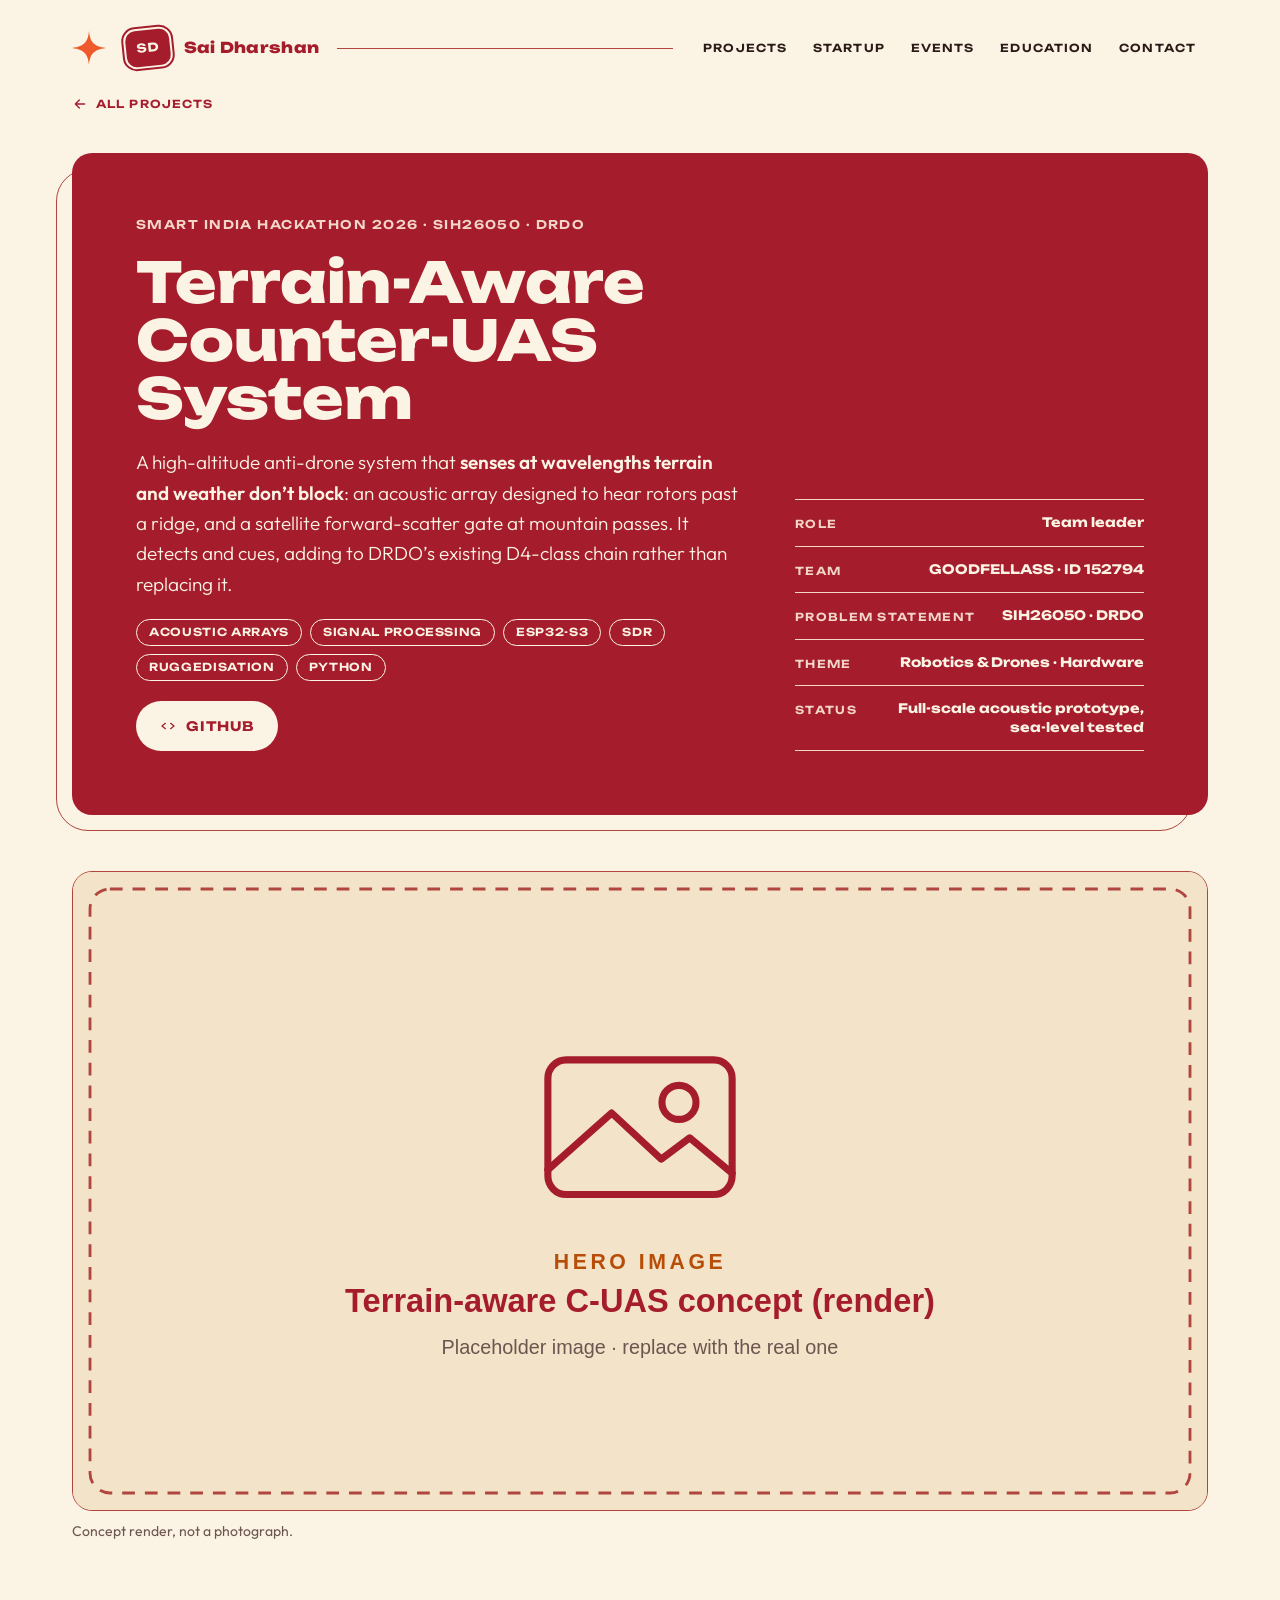
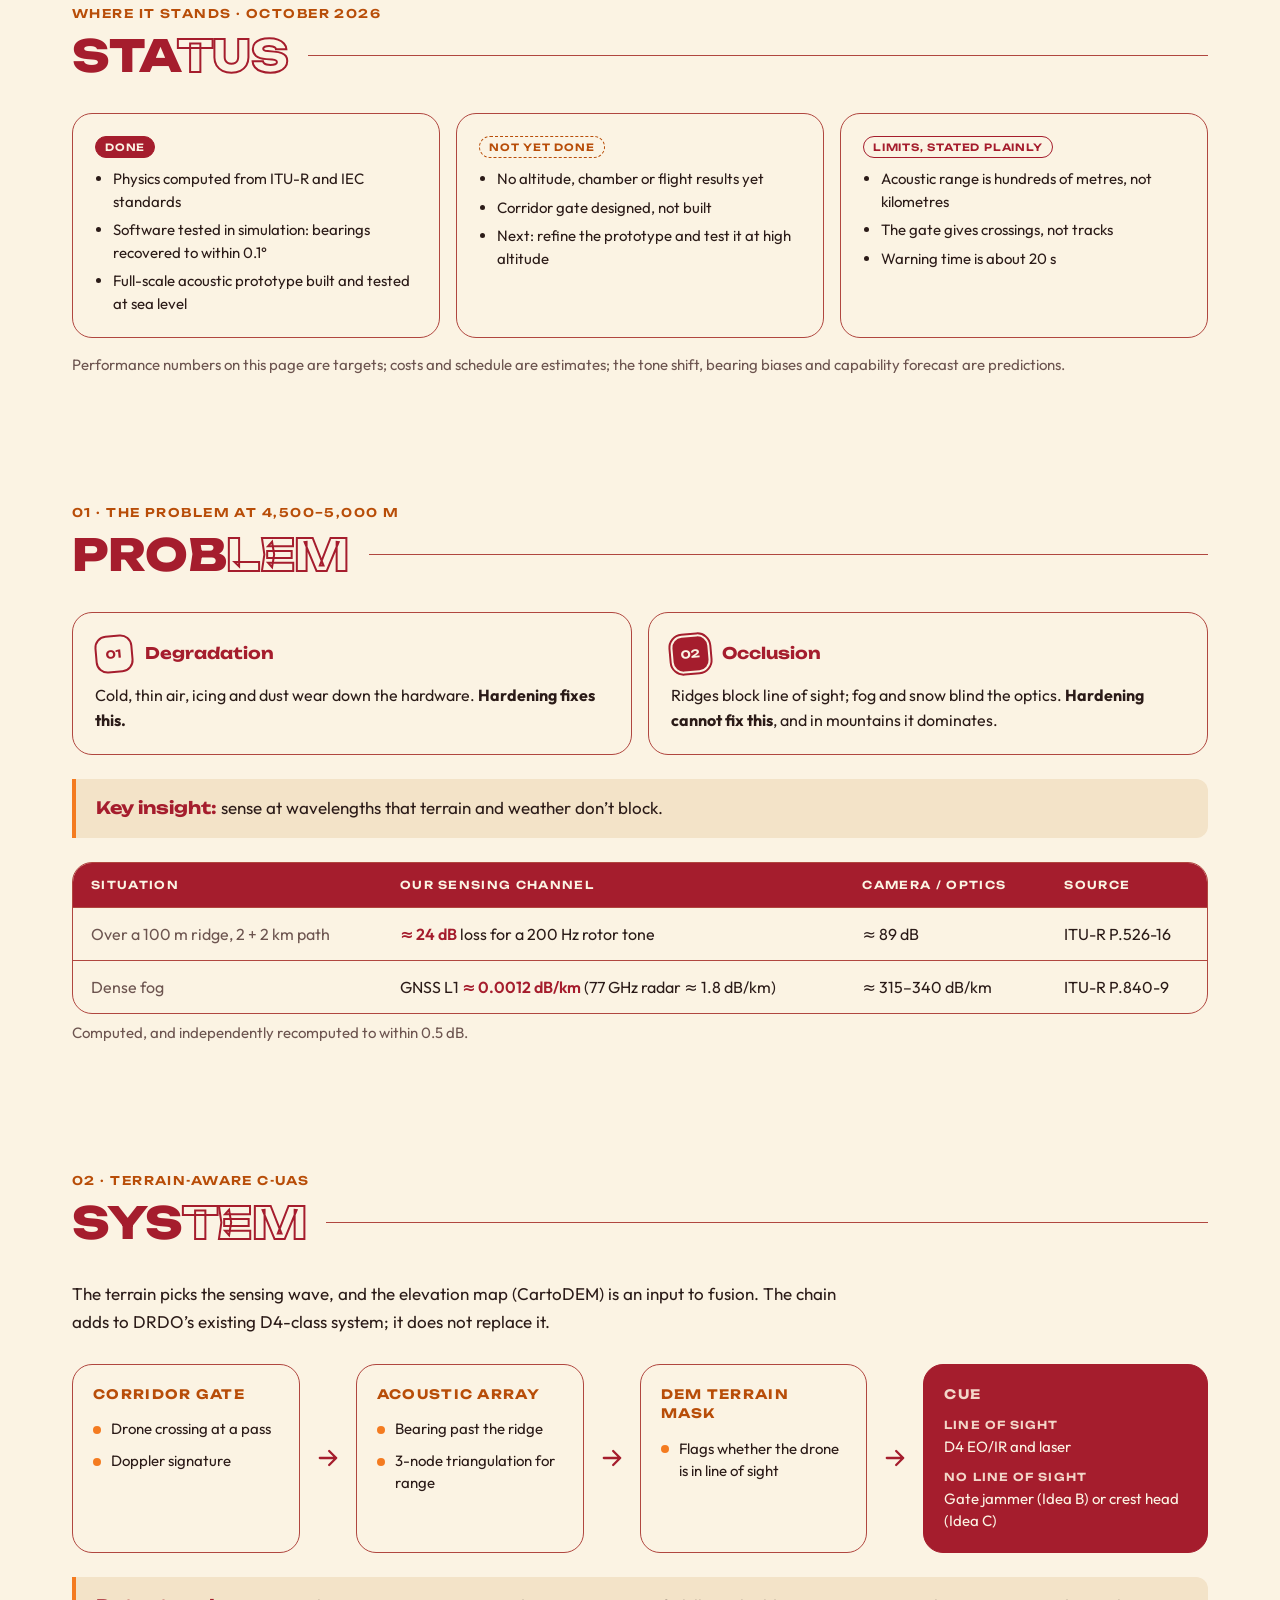
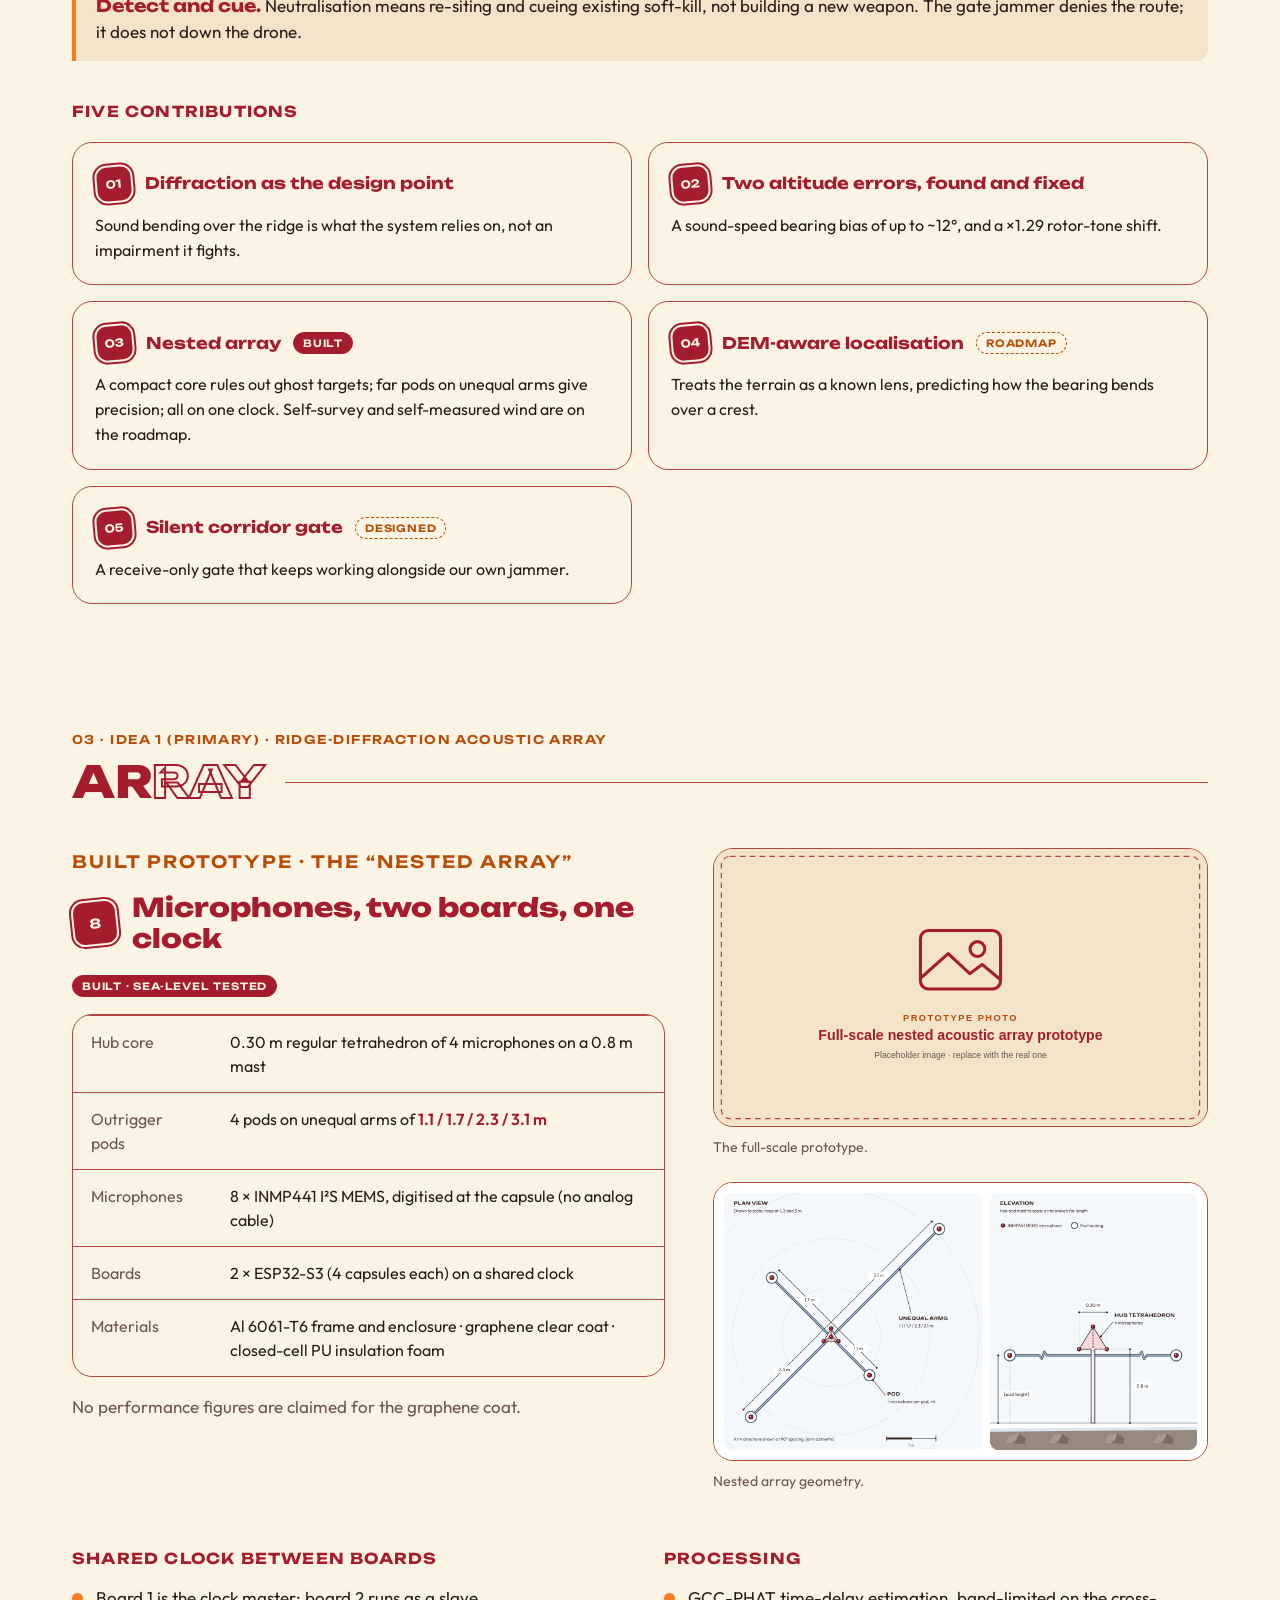
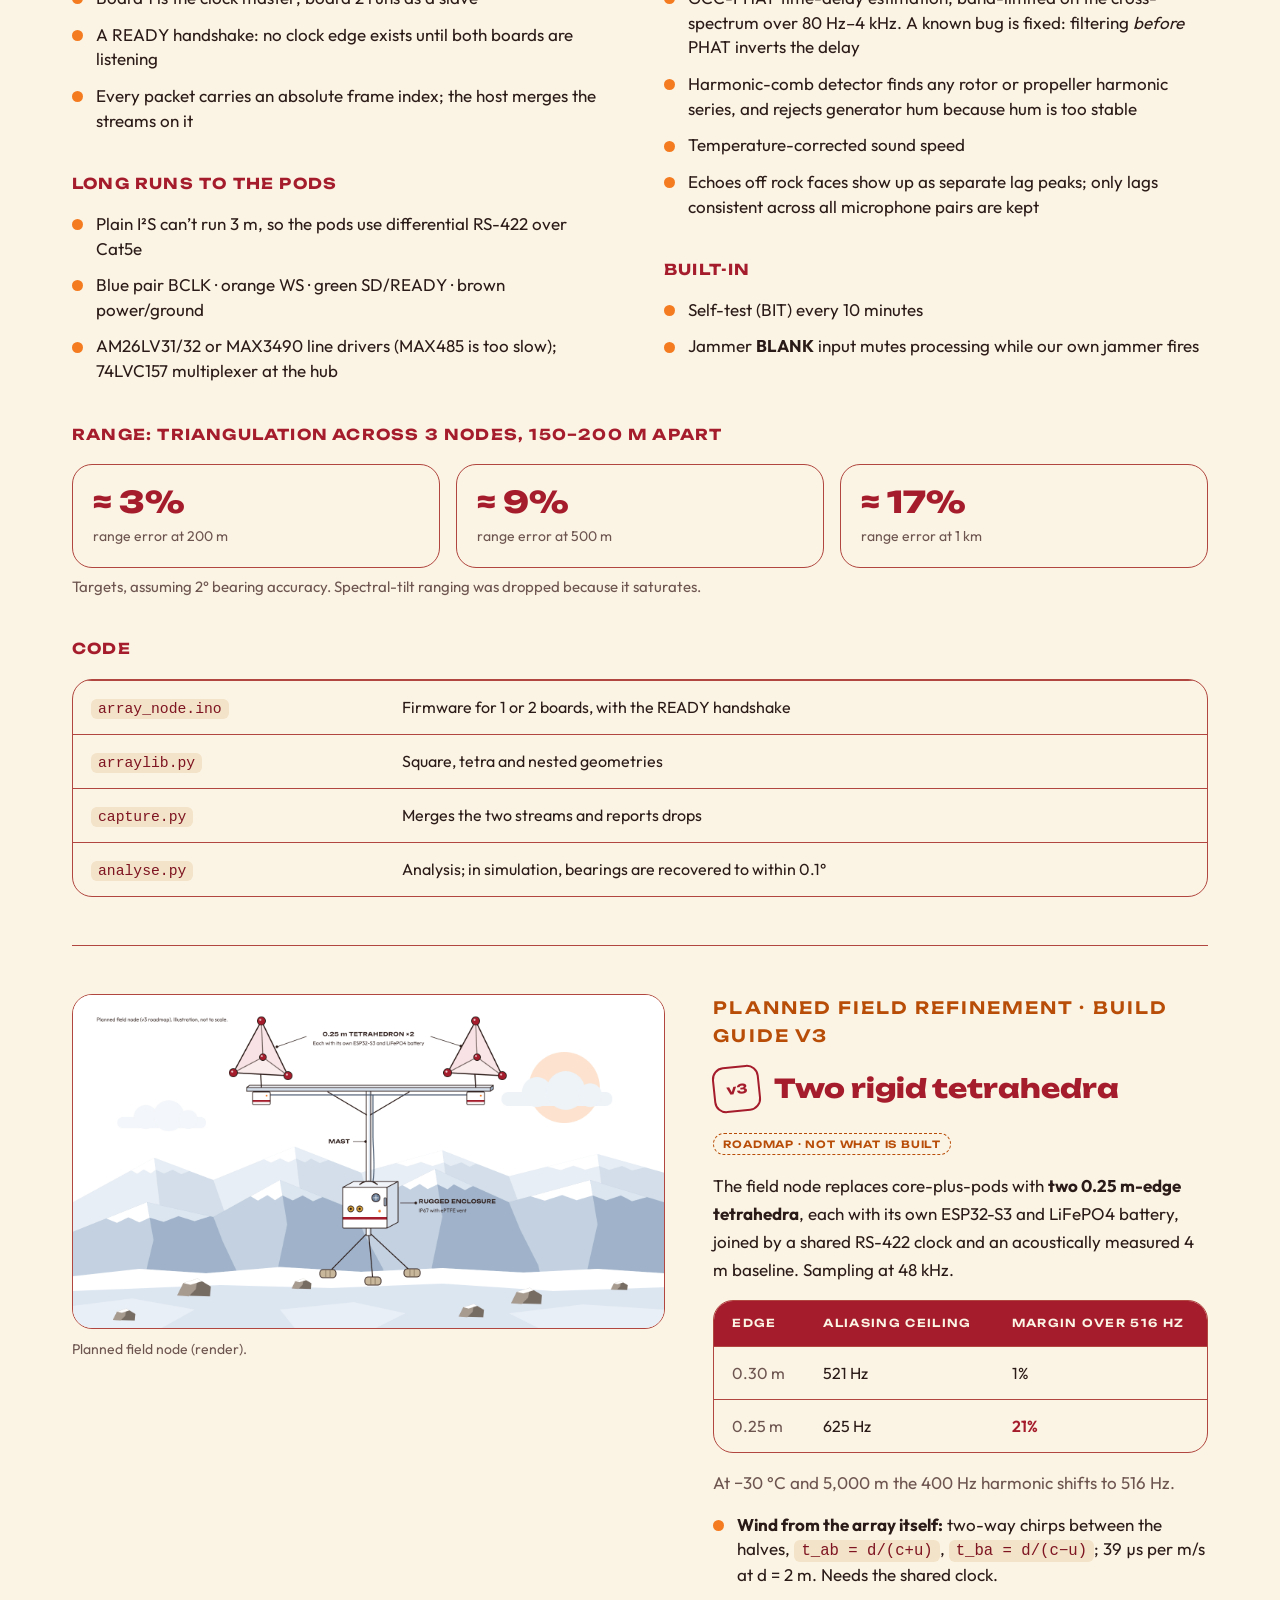
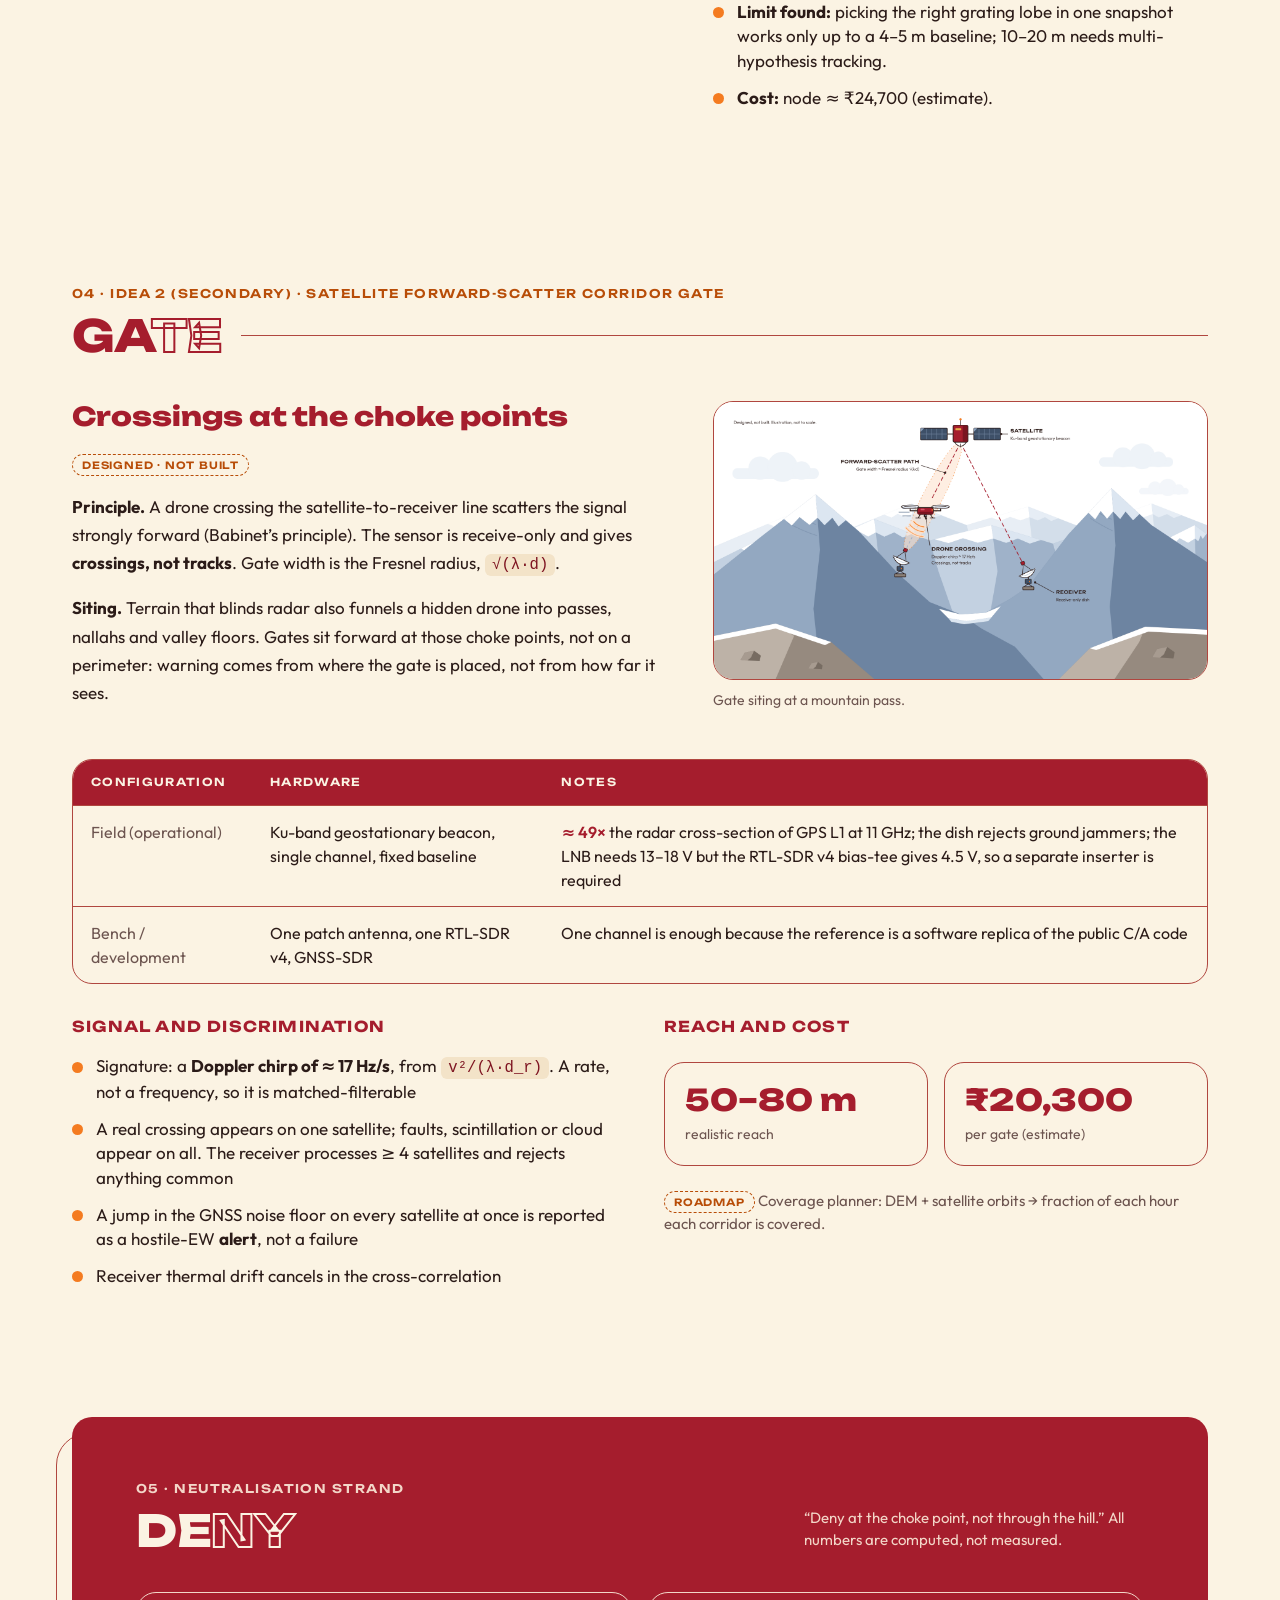
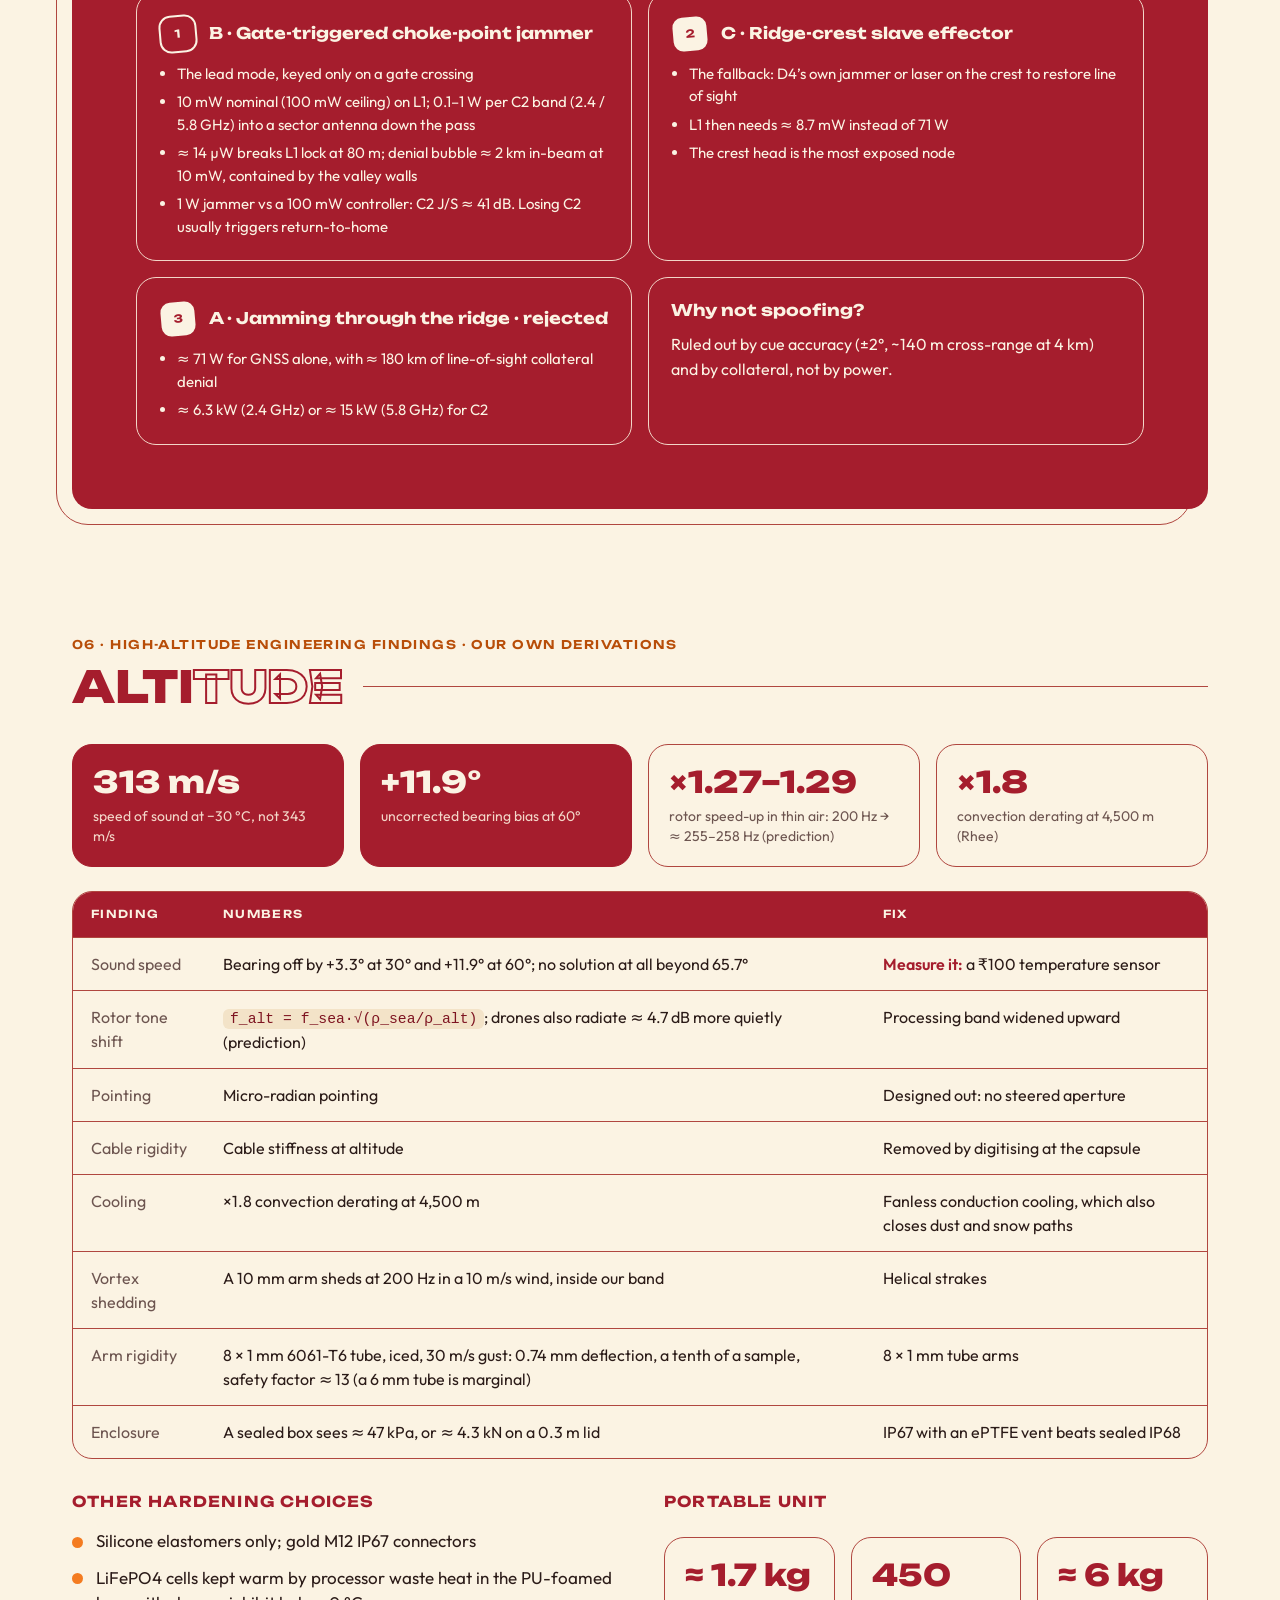
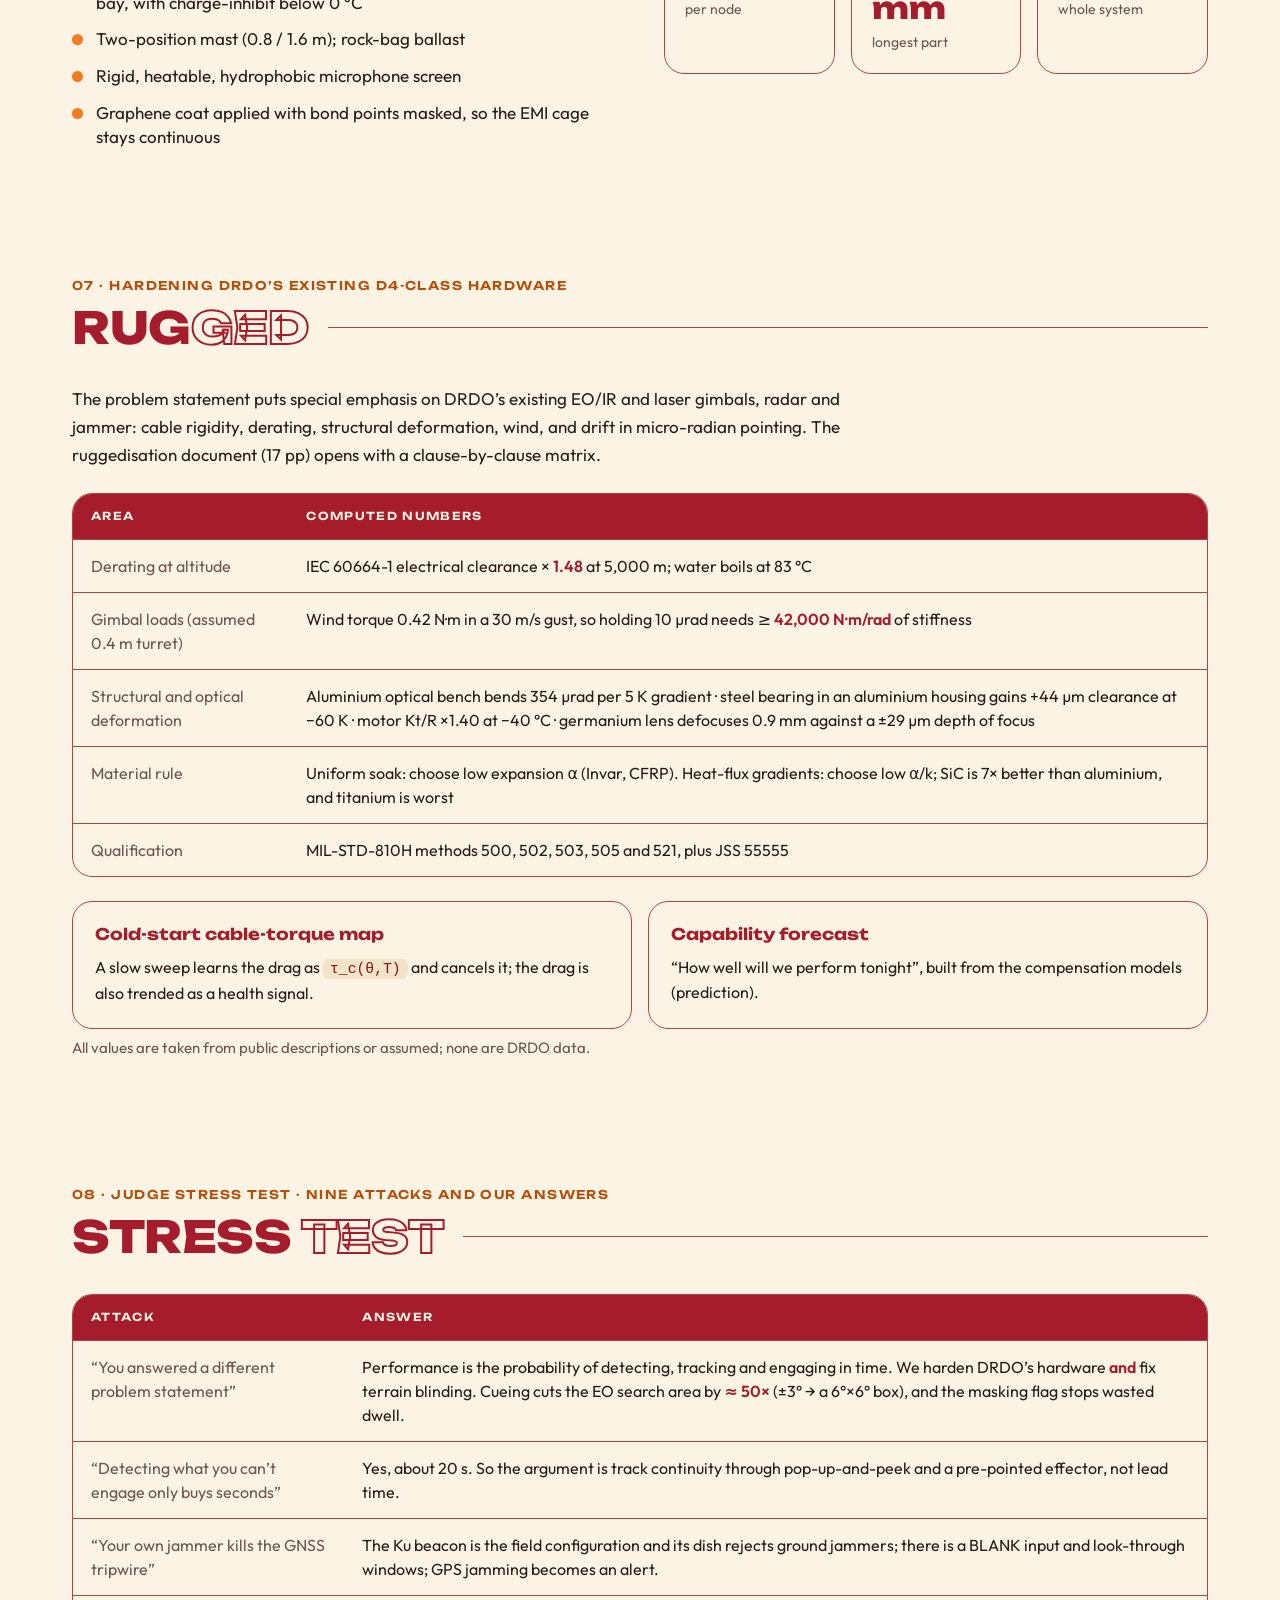
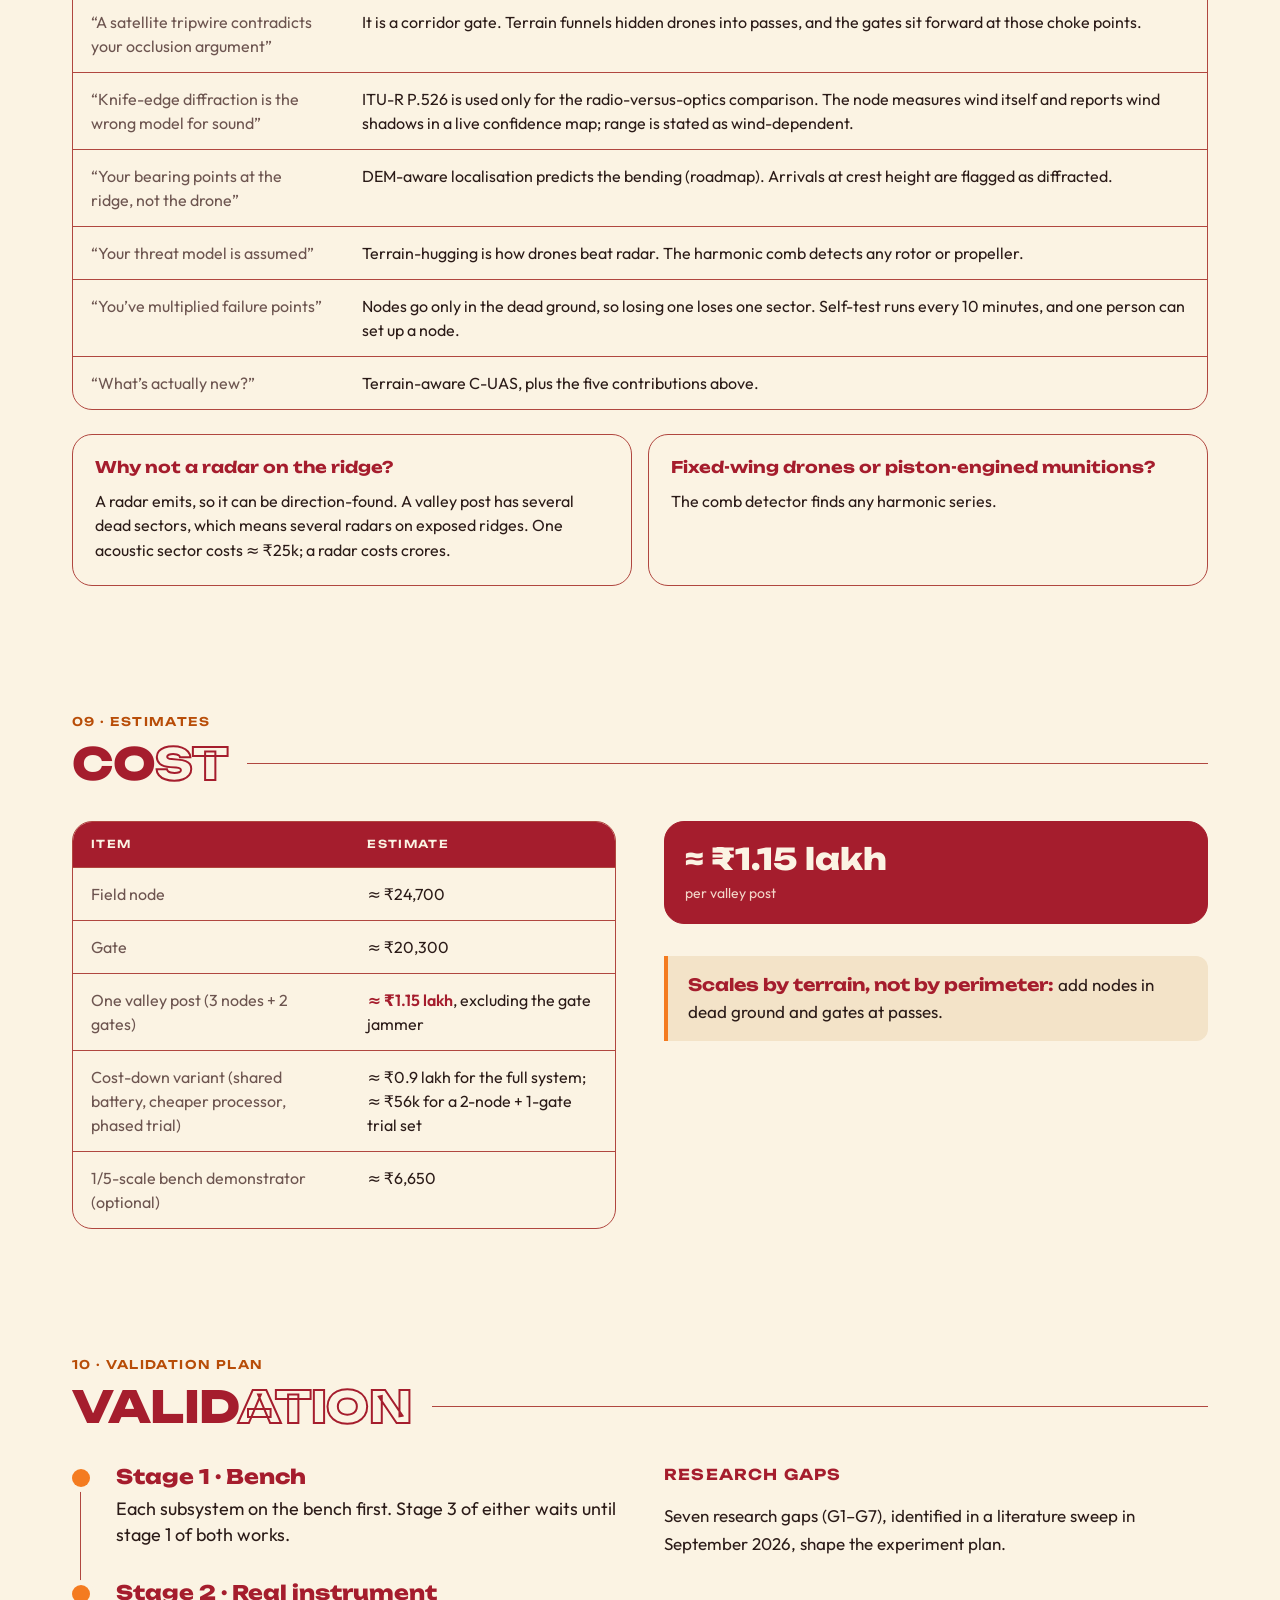
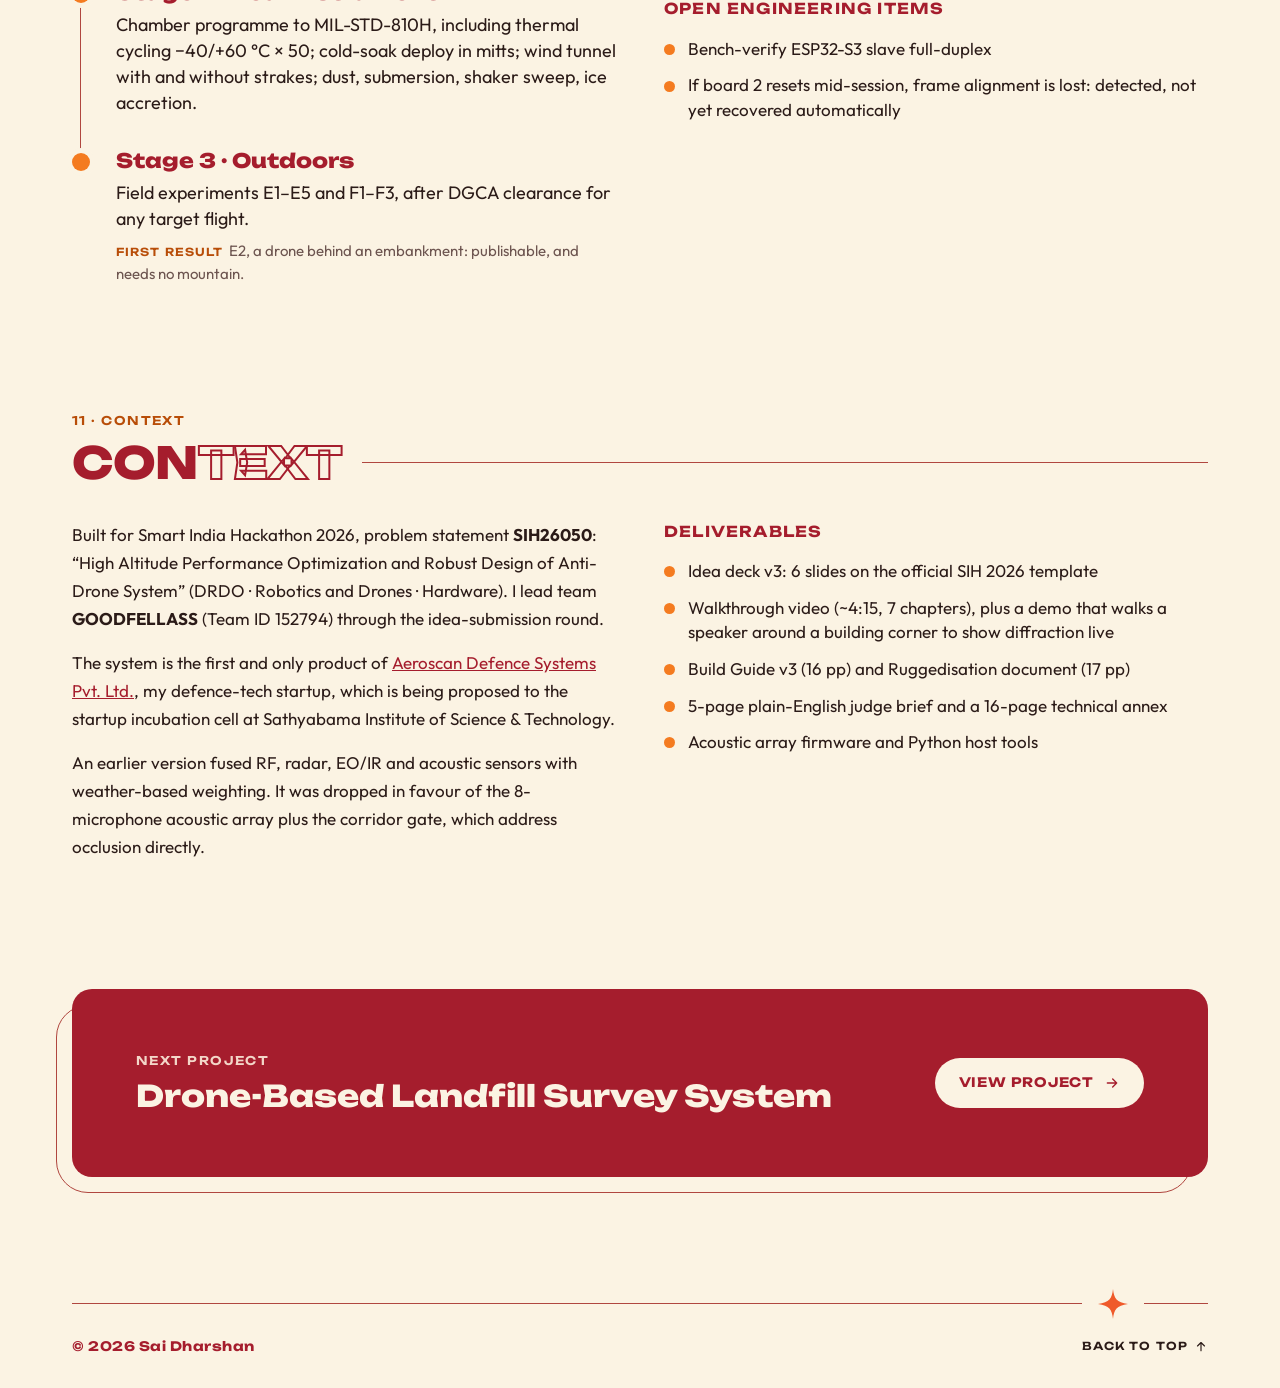
==== commit c9495636: "Replace five project placeholders with illustrations Landfill page: hero survey illustration and dro" ====
--- a/projects/counter-uas.html
+++ b/projects/counter-uas.html
@@ -8,8 +8,15 @@
 <meta name="author" content="Sai Dharshan">
 <meta name="theme-color" content="#a51d2d">
 <meta property="og:type" content="article">
+<meta property="og:url" content="https://saidharshan.com/projects/counter-uas.html">
 <meta property="og:title" content="Terrain-Aware Counter-UAS System — Sai Dharshan">
 <meta property="og:description" content="Ridge-diffraction acoustic array and satellite forward-scatter corridor gate for anti-drone sensing at 4,500–5,000 m.">
+<meta property="og:image" content="https://saidharshan.com/assets/img/og-card.png">
+<meta property="og:image:width" content="1200">
+<meta property="og:image:height" content="630">
+<meta property="og:image:alt" content="Sai Dharshan — ML &amp; Defence Tech, saidharshan.com">
+<meta name="twitter:card" content="summary_large_image">
+<meta name="twitter:image" content="https://saidharshan.com/assets/img/og-card.png">
 <link rel="icon" href="../assets/img/favicon.svg" type="image/svg+xml">
 <link rel="preconnect" href="https://fonts.googleapis.com">
 <link rel="preconnect" href="https://fonts.gstatic.com" crossorigin>
@@ -169,7 +176,7 @@
         <figcaption>The full-scale prototype.</figcaption>
       </figure>
       <figure class="pd-figure">
-        <img src="../assets/img/projects/counter-uas/array-geometry.svg" alt="Placeholder: nested array geometry with hub tetrahedron and four pods on unequal arms" width="1600" height="900" loading="lazy">
+        <img src="../assets/img/projects/counter-uas/array-geometry.png" alt="Plan and elevation drawings of the nested microphone array: a 0.30 m hub tetrahedron with four microphones on a 0.8 m mast, and four single-microphone pods on unequal arms of 1.1, 1.7, 2.3 and 3.1 m" width="1600" height="900" loading="lazy">
         <figcaption>Nested array geometry.</figcaption>
       </figure>
     </div>
@@ -249,7 +256,7 @@
       </ul>
     </div>
     <figure class="pd-figure">
-      <img src="../assets/img/projects/counter-uas/field-node.svg" alt="Placeholder: render of the planned field node with two 0.25 m tetrahedra" width="1600" height="900" loading="lazy">
+      <img src="../assets/img/projects/counter-uas/field-node.png" alt="Illustration of the planned field node in snowy mountains: two 0.25 m microphone tetrahedra on a crossbar, each with its own ESP32-S3 and LiFePO4 battery, on a mast above an IP67 enclosure with an ePTFE vent" width="1600" height="900" loading="lazy">
       <figcaption>Planned field node (render).</figcaption>
     </figure>
   </article>
@@ -269,7 +276,7 @@
       <p><b>Siting.</b> Terrain that blinds radar also funnels a hidden drone into passes, nallahs and valley floors. Gates sit forward at those choke points, not on a perimeter: warning comes from where the gate is placed, not from how far it sees.</p>
     </div>
     <figure class="pd-figure">
-      <img src="../assets/img/projects/counter-uas/corridor-gate.svg" alt="Placeholder: corridor gate sited at a mountain pass" width="1600" height="900" loading="lazy">
+      <img src="../assets/img/projects/counter-uas/corridor-gate.png" alt="Illustration of a corridor gate at a mountain pass: a receive-only dish picks up a Ku-band geostationary satellite beacon, and a drone crossing the forward-scatter path produces a Doppler chirp" width="1600" height="900" loading="lazy">
       <figcaption>Gate siting at a mountain pass.</figcaption>
     </figure>
   </article>
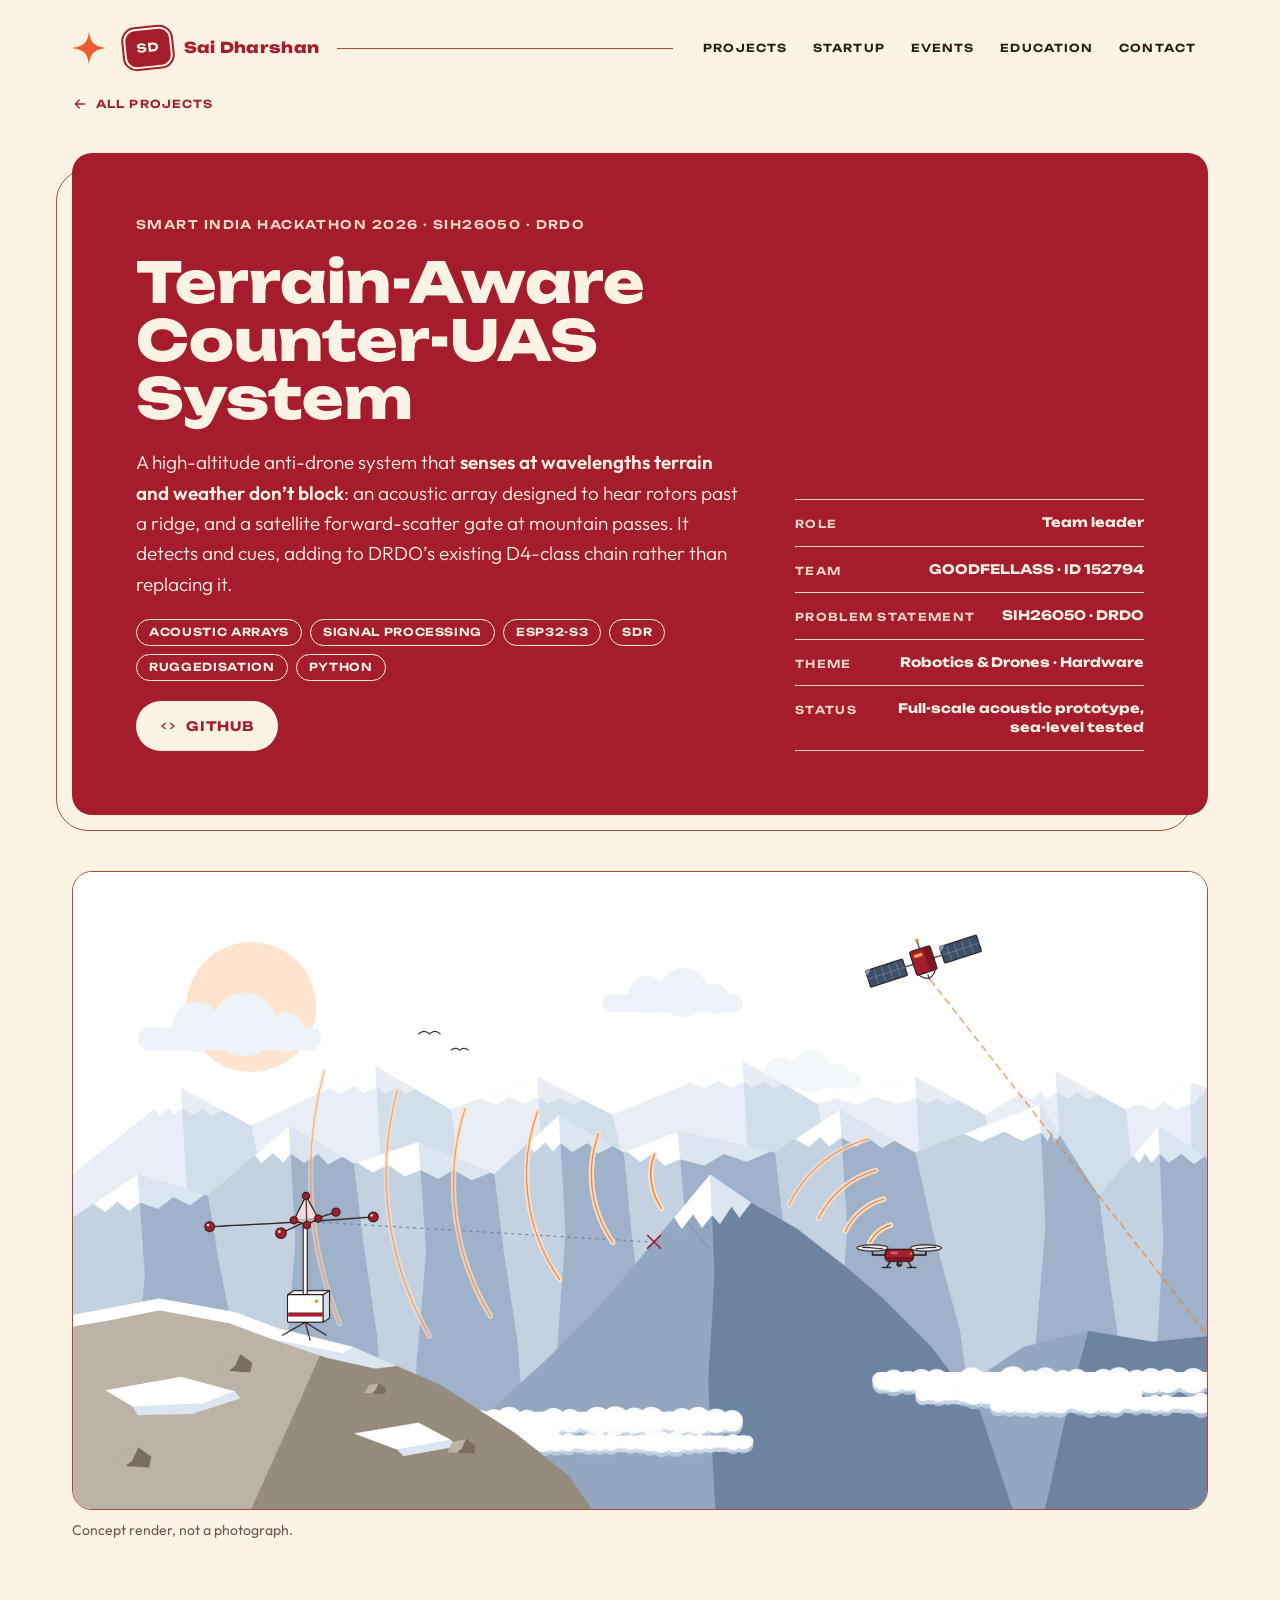
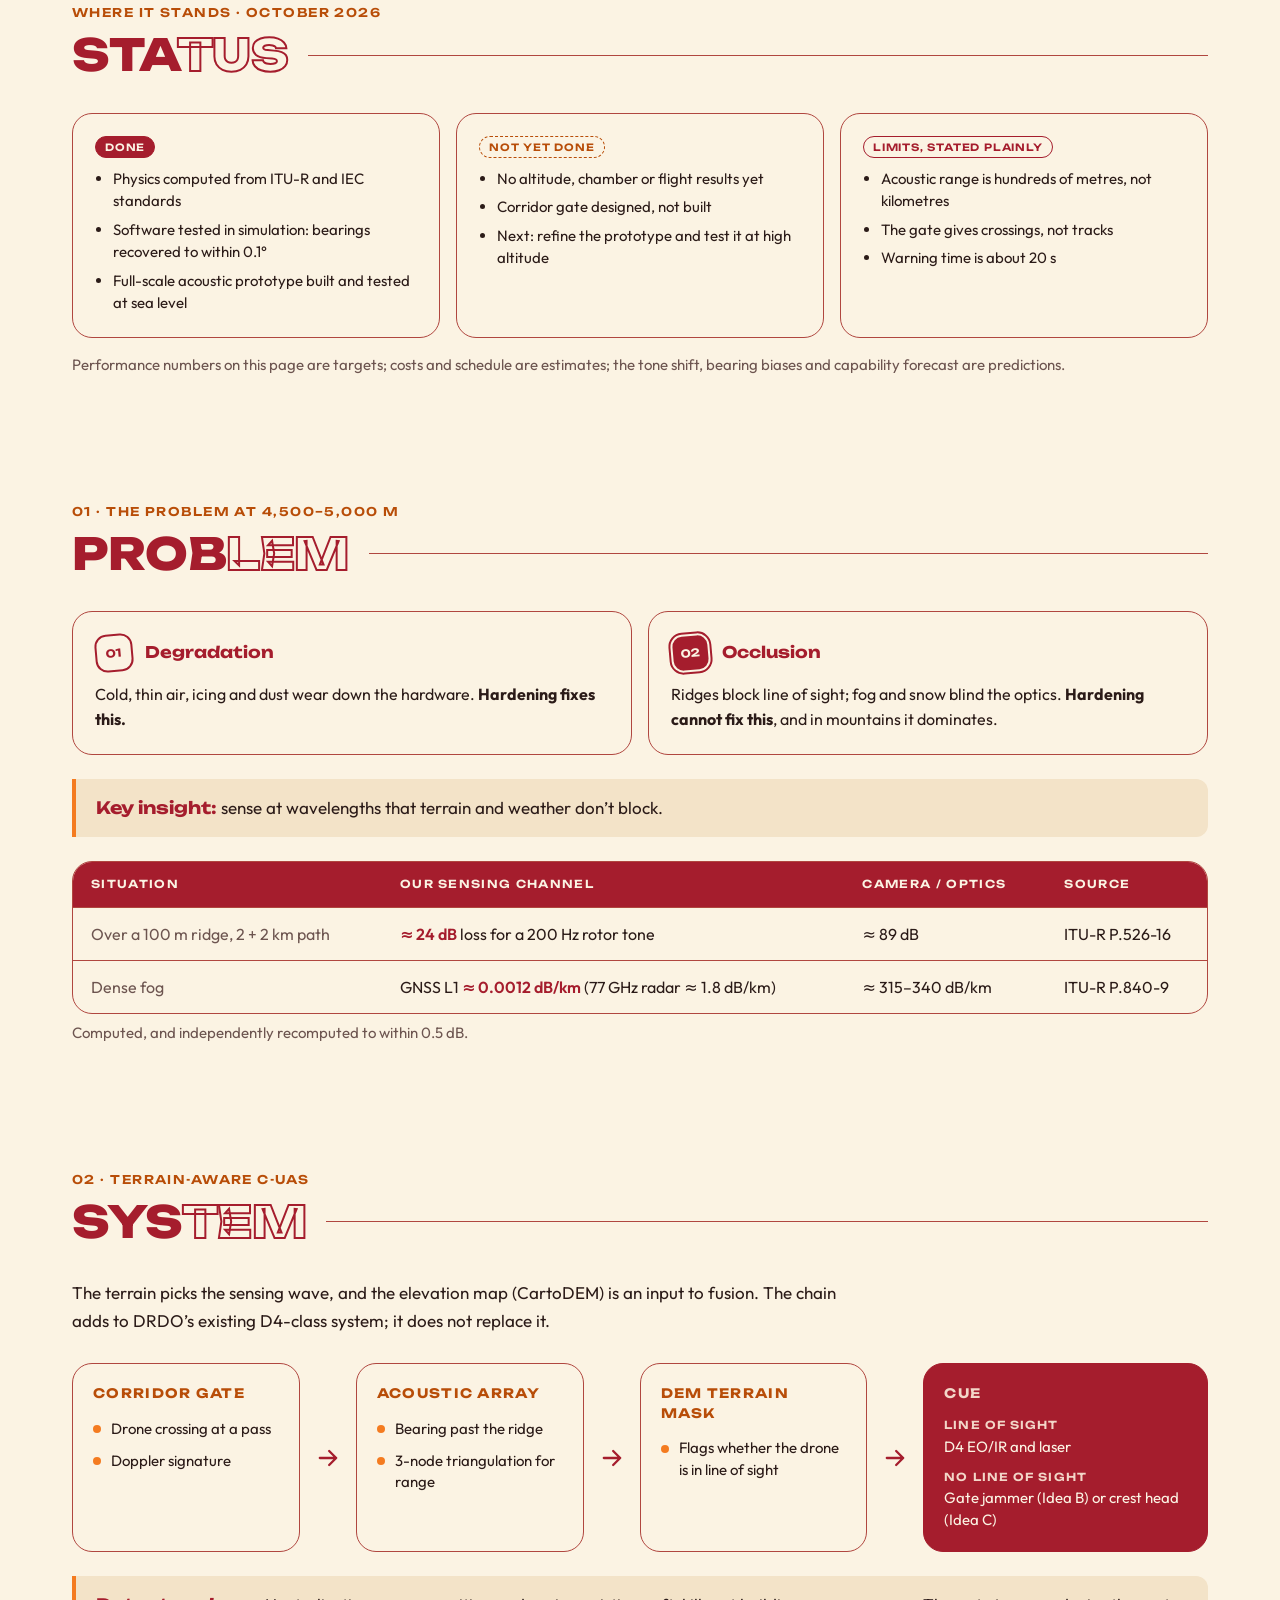
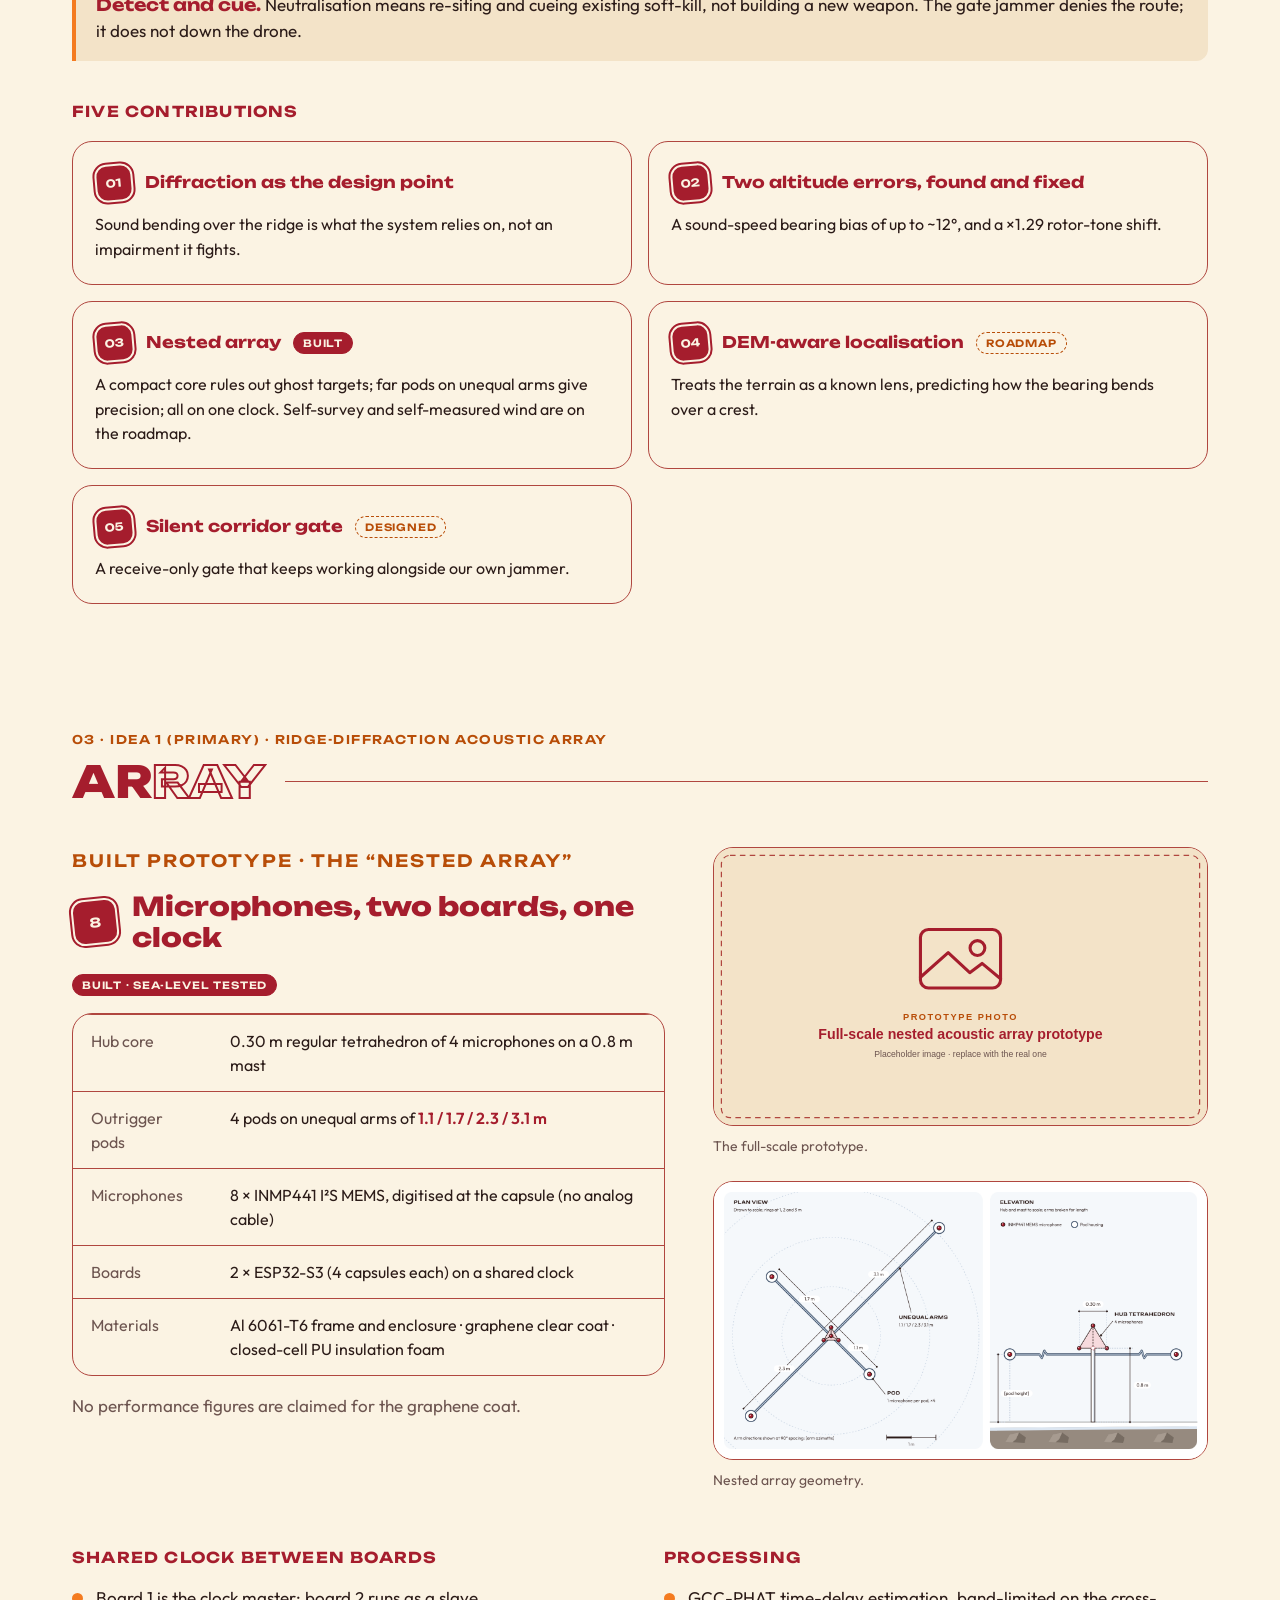
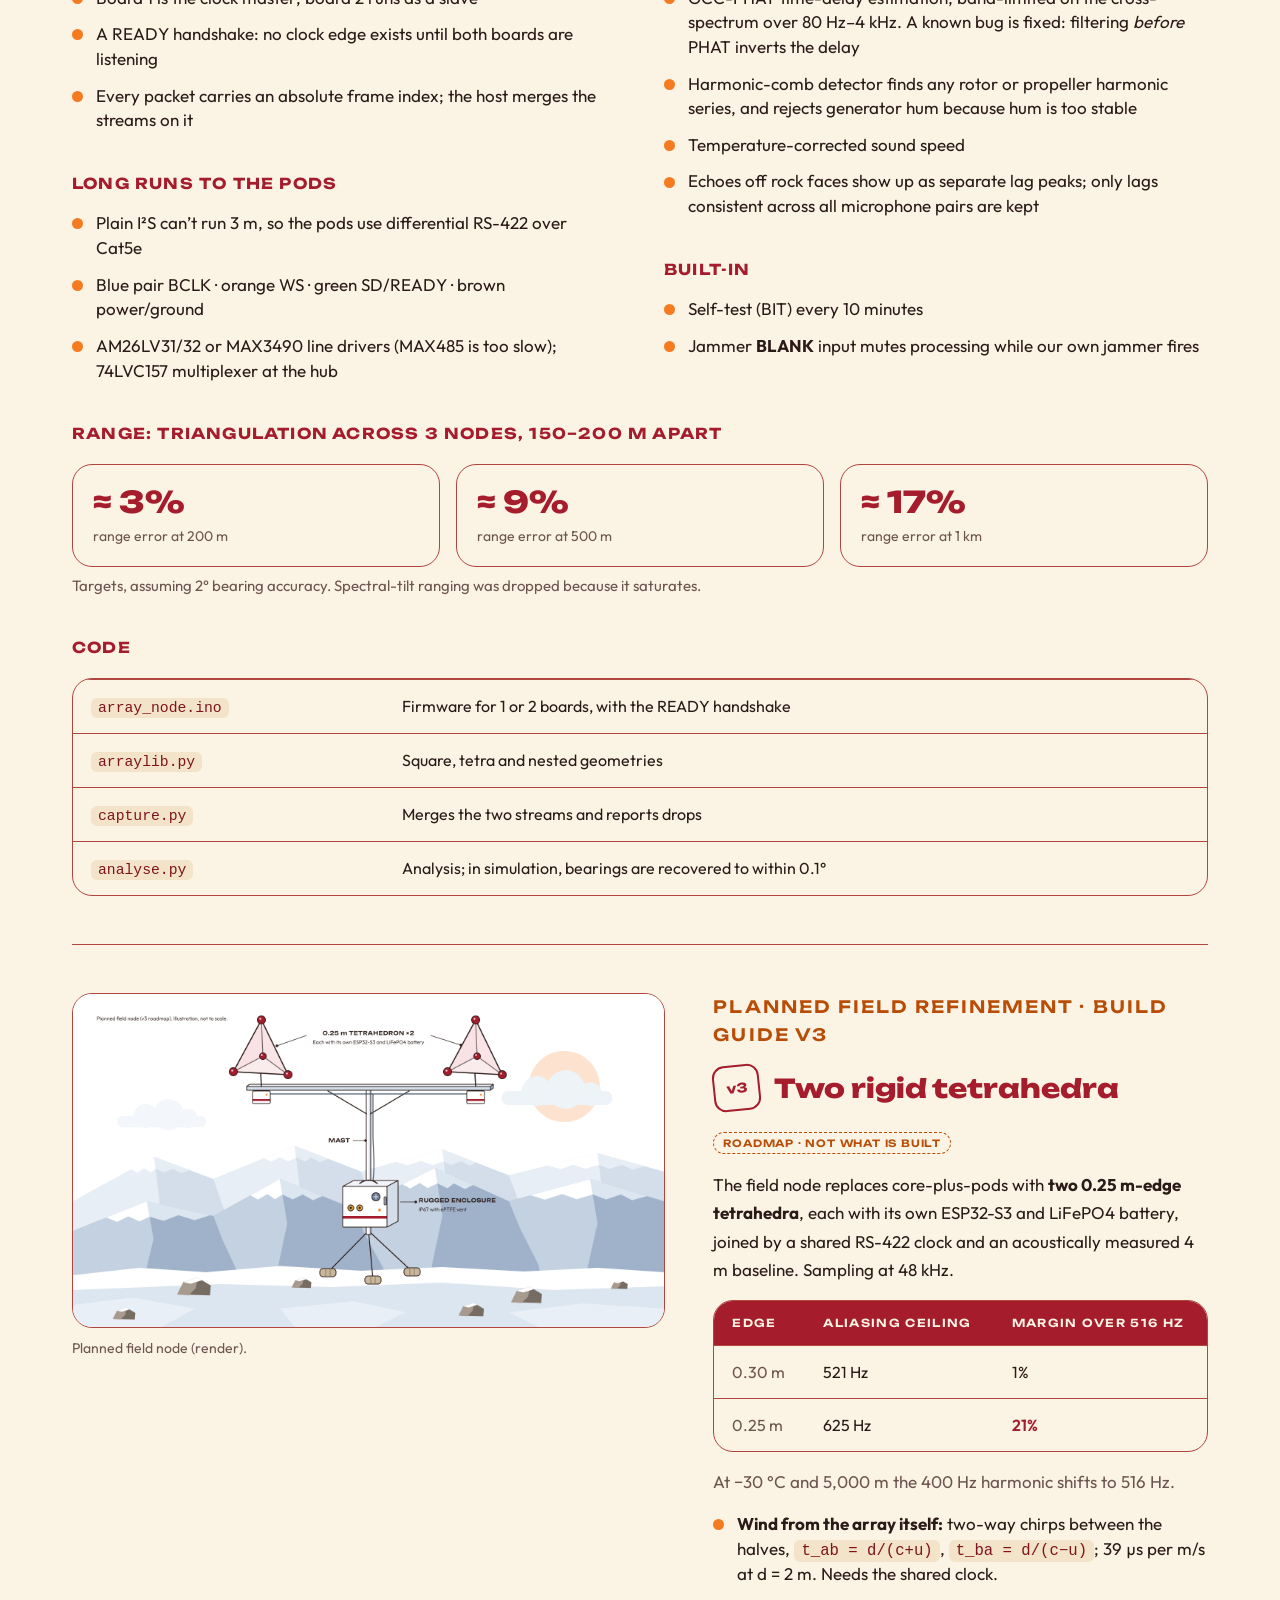
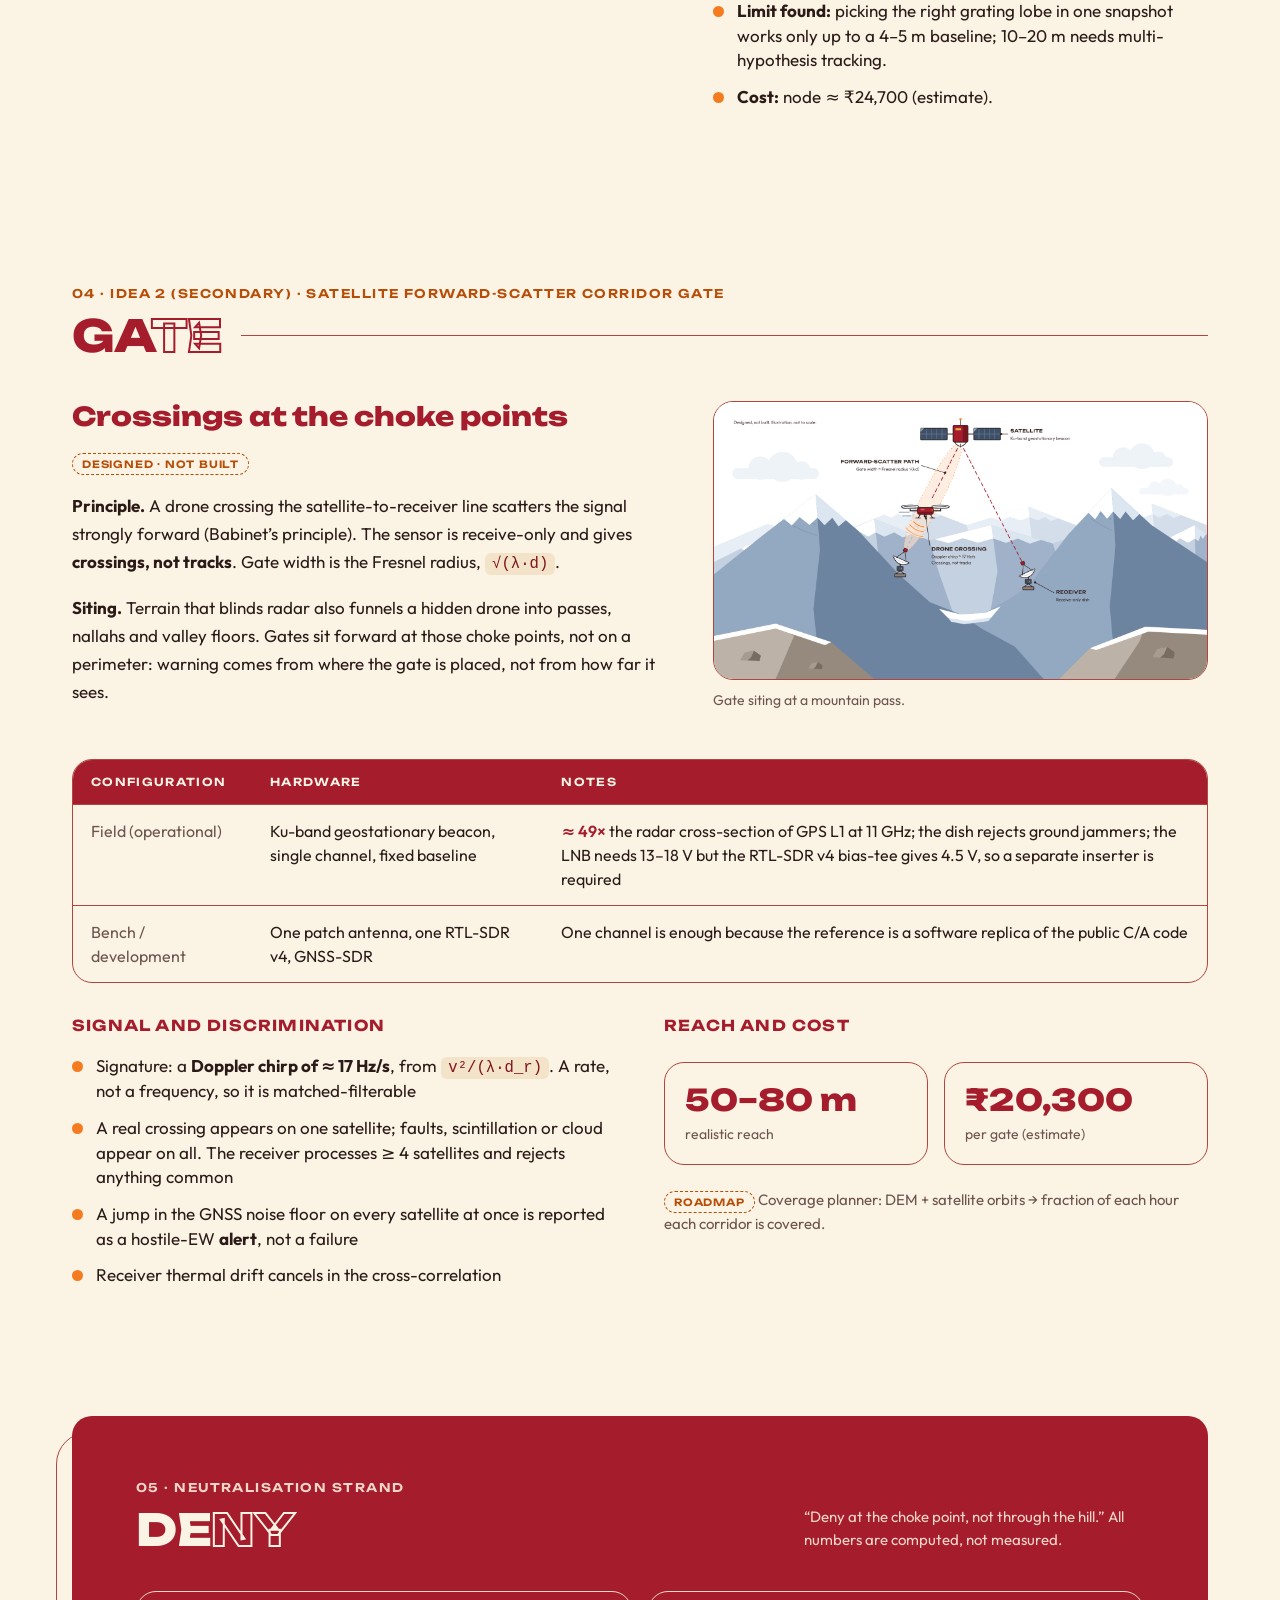
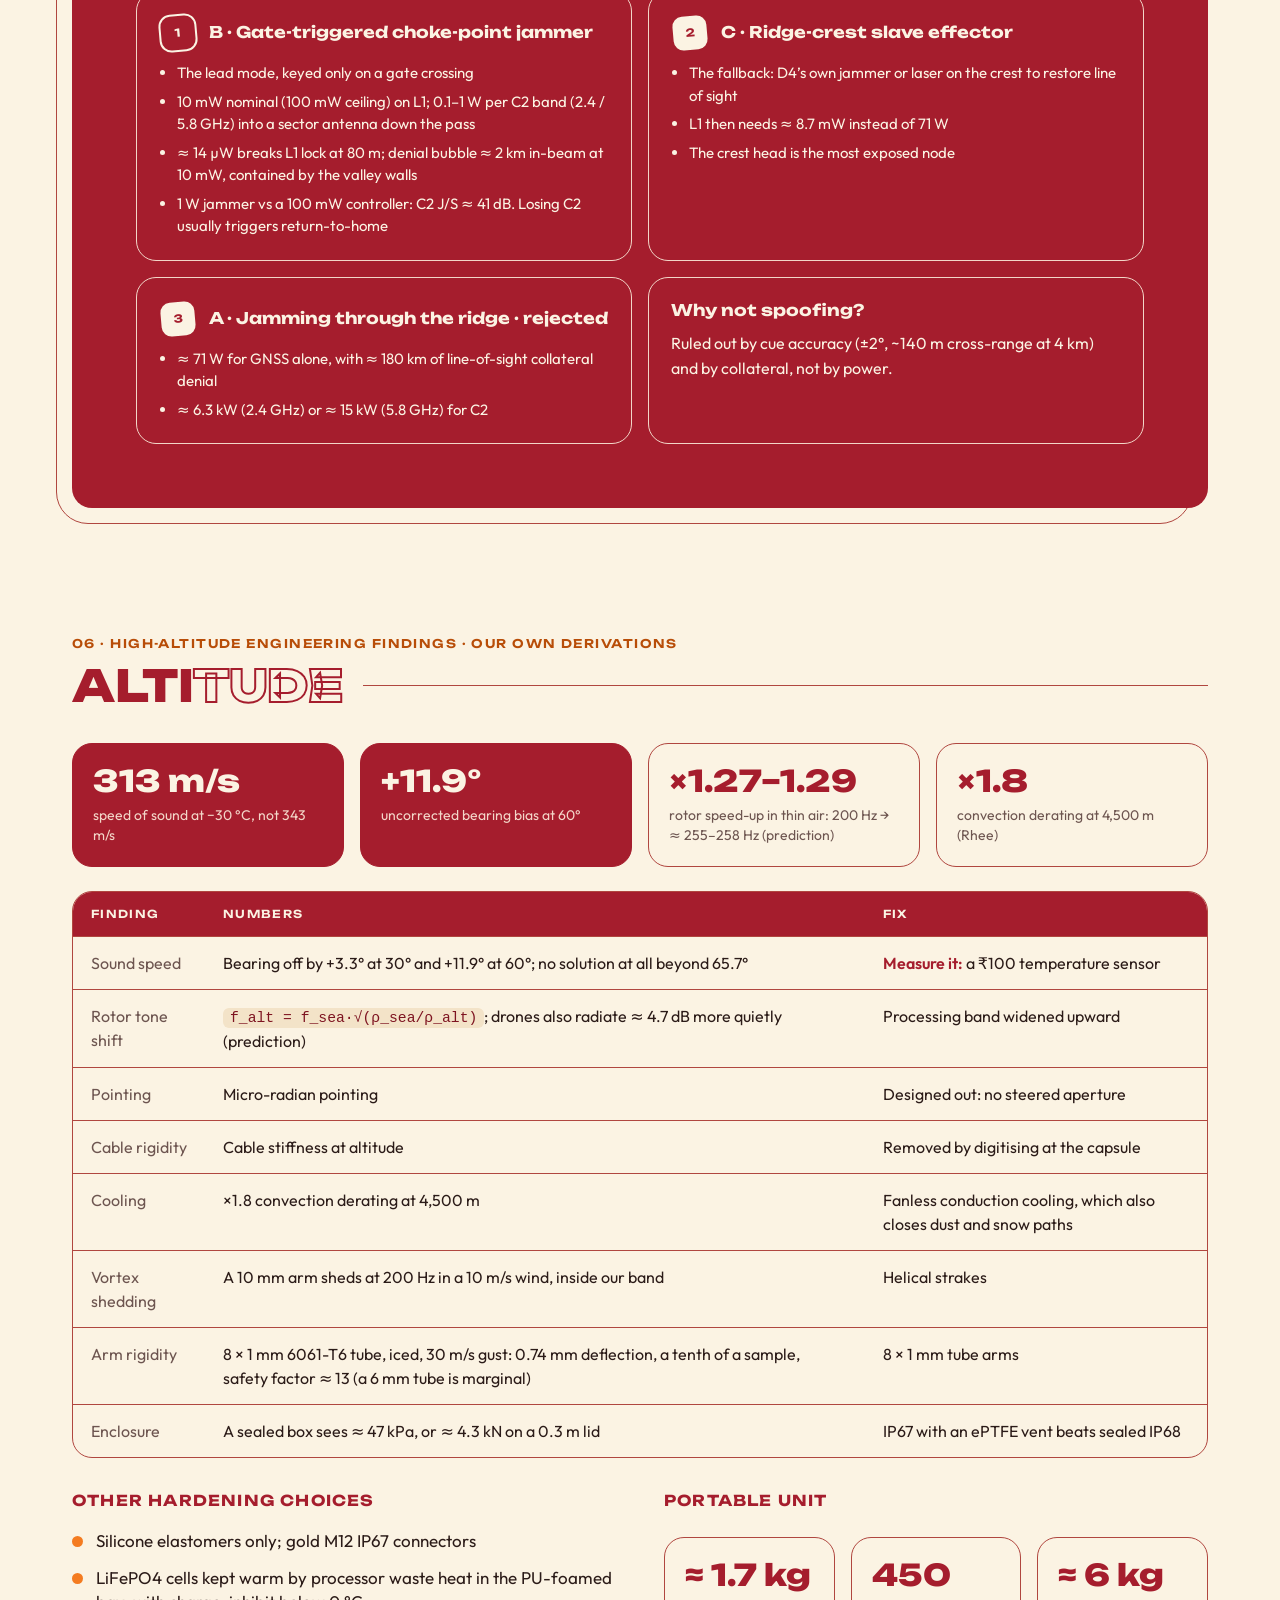
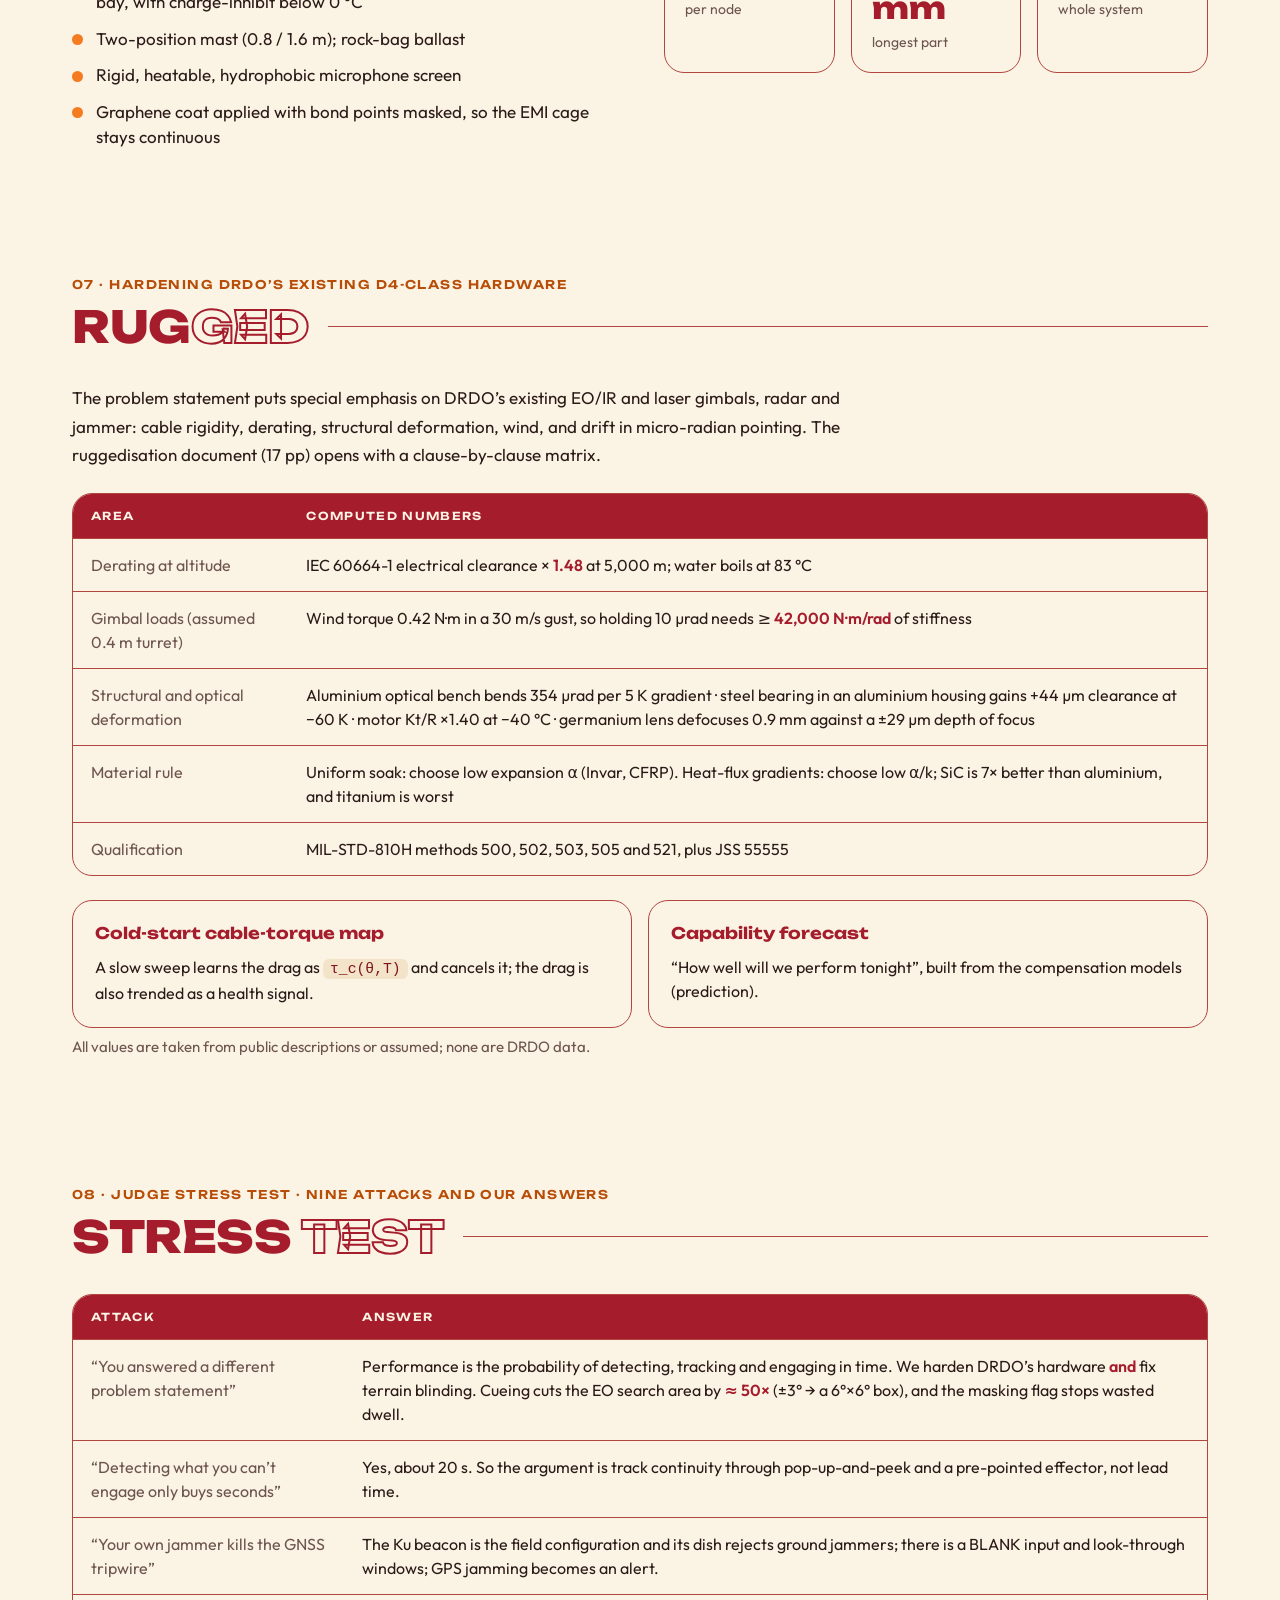
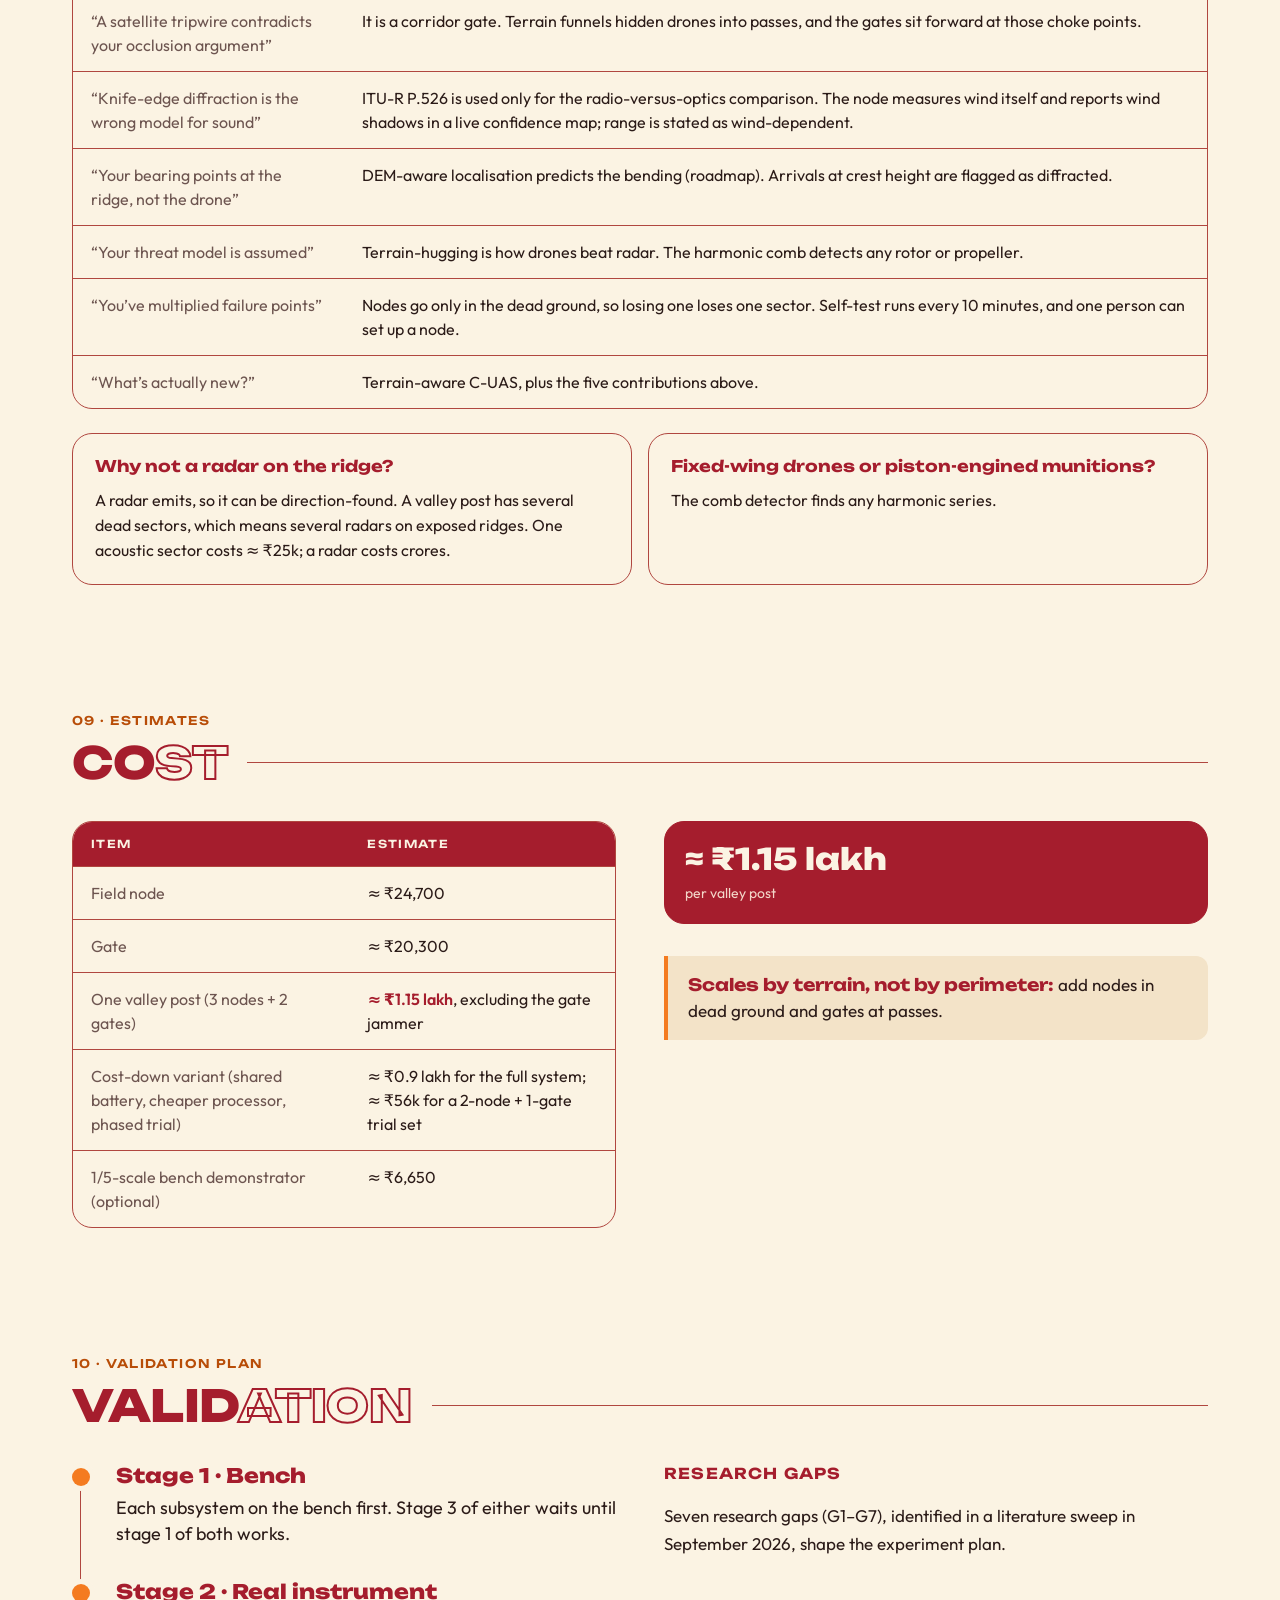
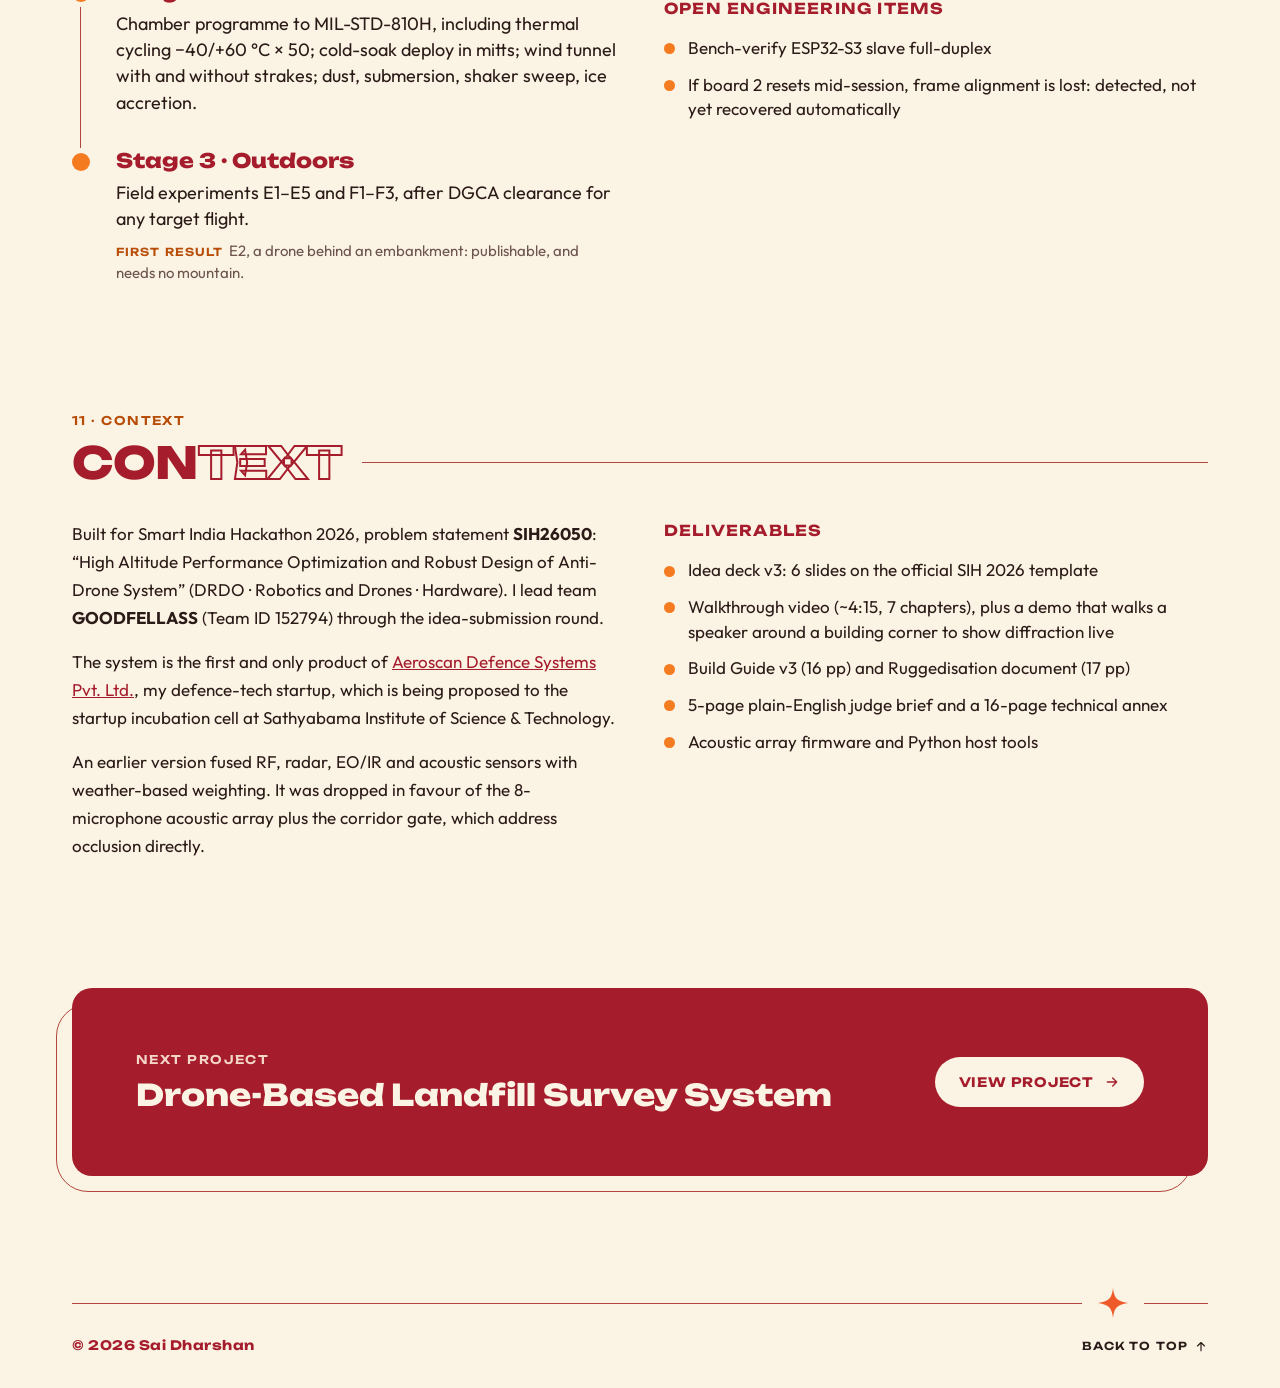
==== commit 447dec0e: "Add counter-UAS hero and remove unused SVG placeholders The counter-UAS page header now uses the her" ====
--- a/projects/counter-uas.html
+++ b/projects/counter-uas.html
@@ -69,7 +69,7 @@
   </div>
   <!-- Placeholder image: swap the src for the real file and update the alt text. Label renders as renders. -->
   <figure class="pd-figure pd-hero-fig sd-reveal">
-    <img src="../assets/img/projects/counter-uas/hero.svg" alt="Placeholder: terrain-aware counter-UAS concept render" width="1600" height="900">
+    <img src="../assets/img/projects/counter-uas/hero.webp" alt="Illustration of the counter-UAS concept in snowy mountains: a hilltop acoustic array hears a drone in the valley, its sound waves bending around a peak that blocks line of sight, while a satellite beacon path crosses the drone&rsquo;s route" width="2000" height="1124">
     <figcaption>Concept render, not a photograph.</figcaption>
   </figure>
 </header>
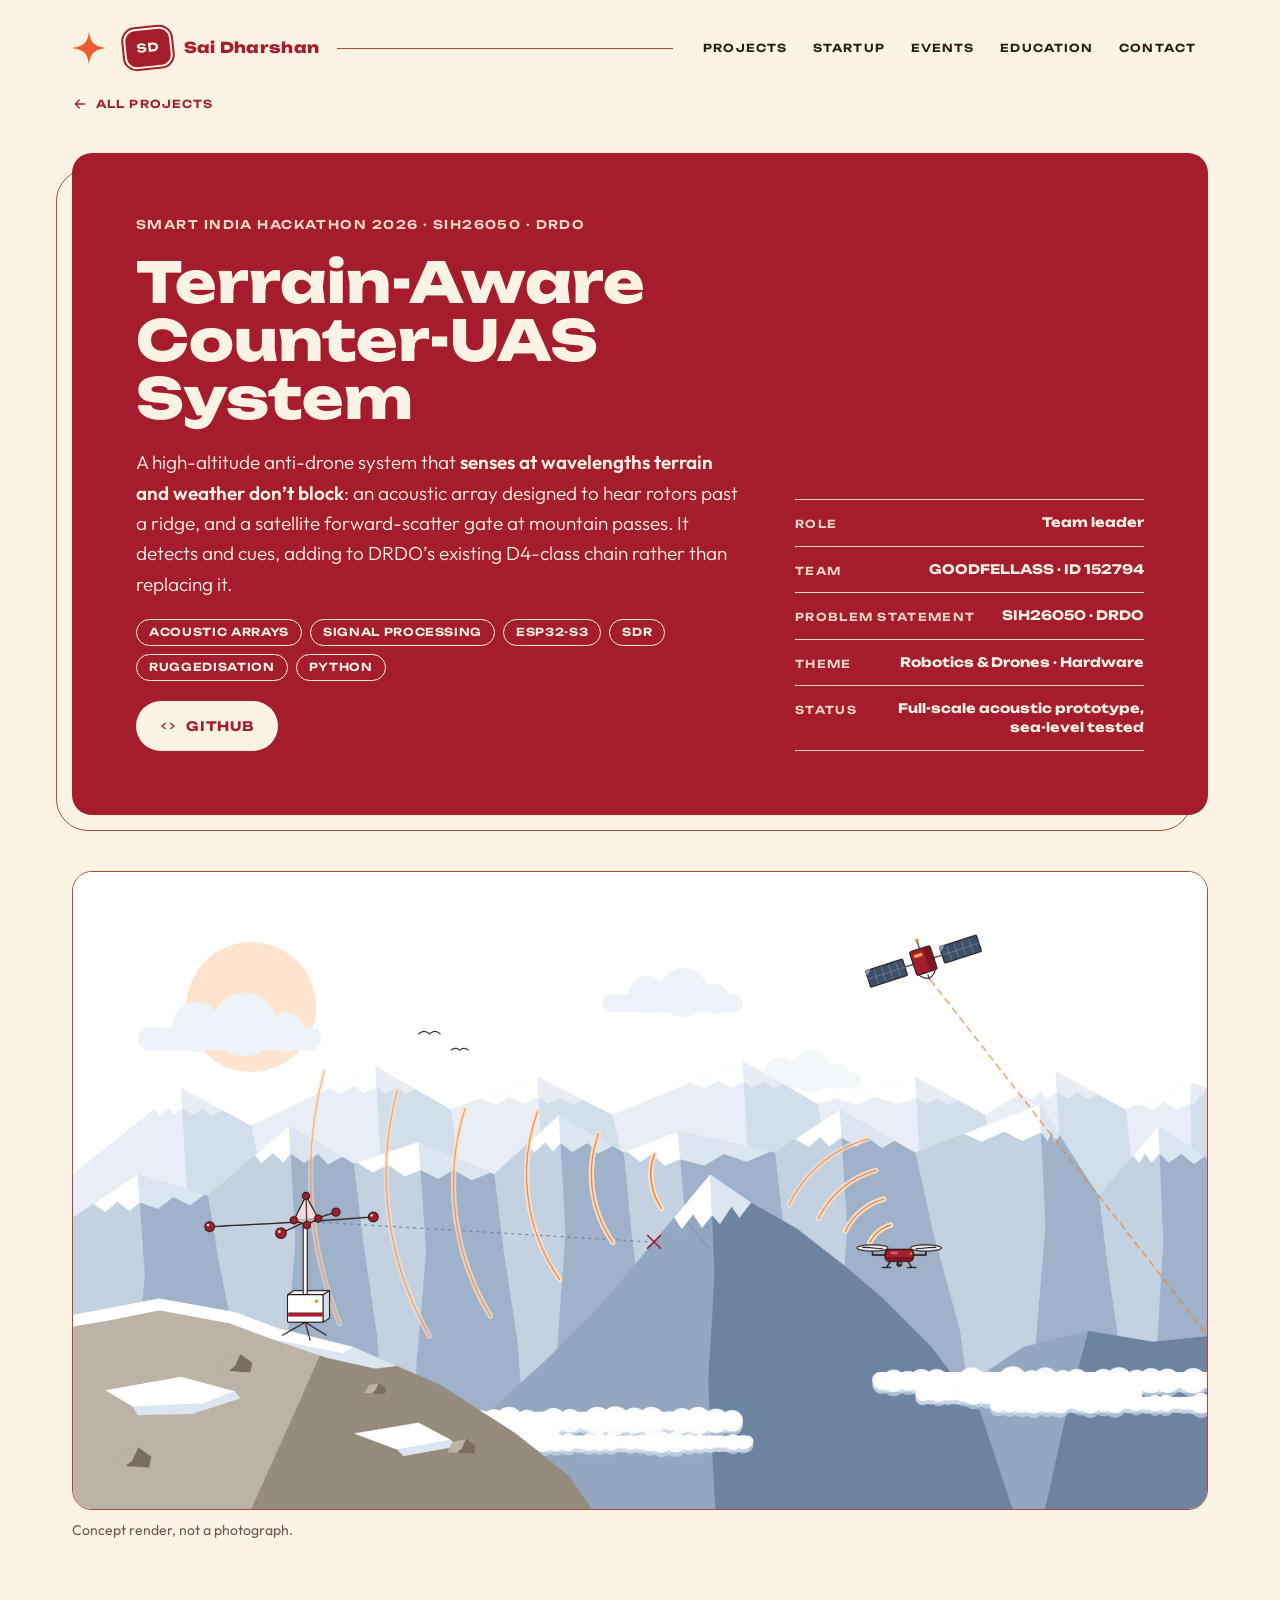
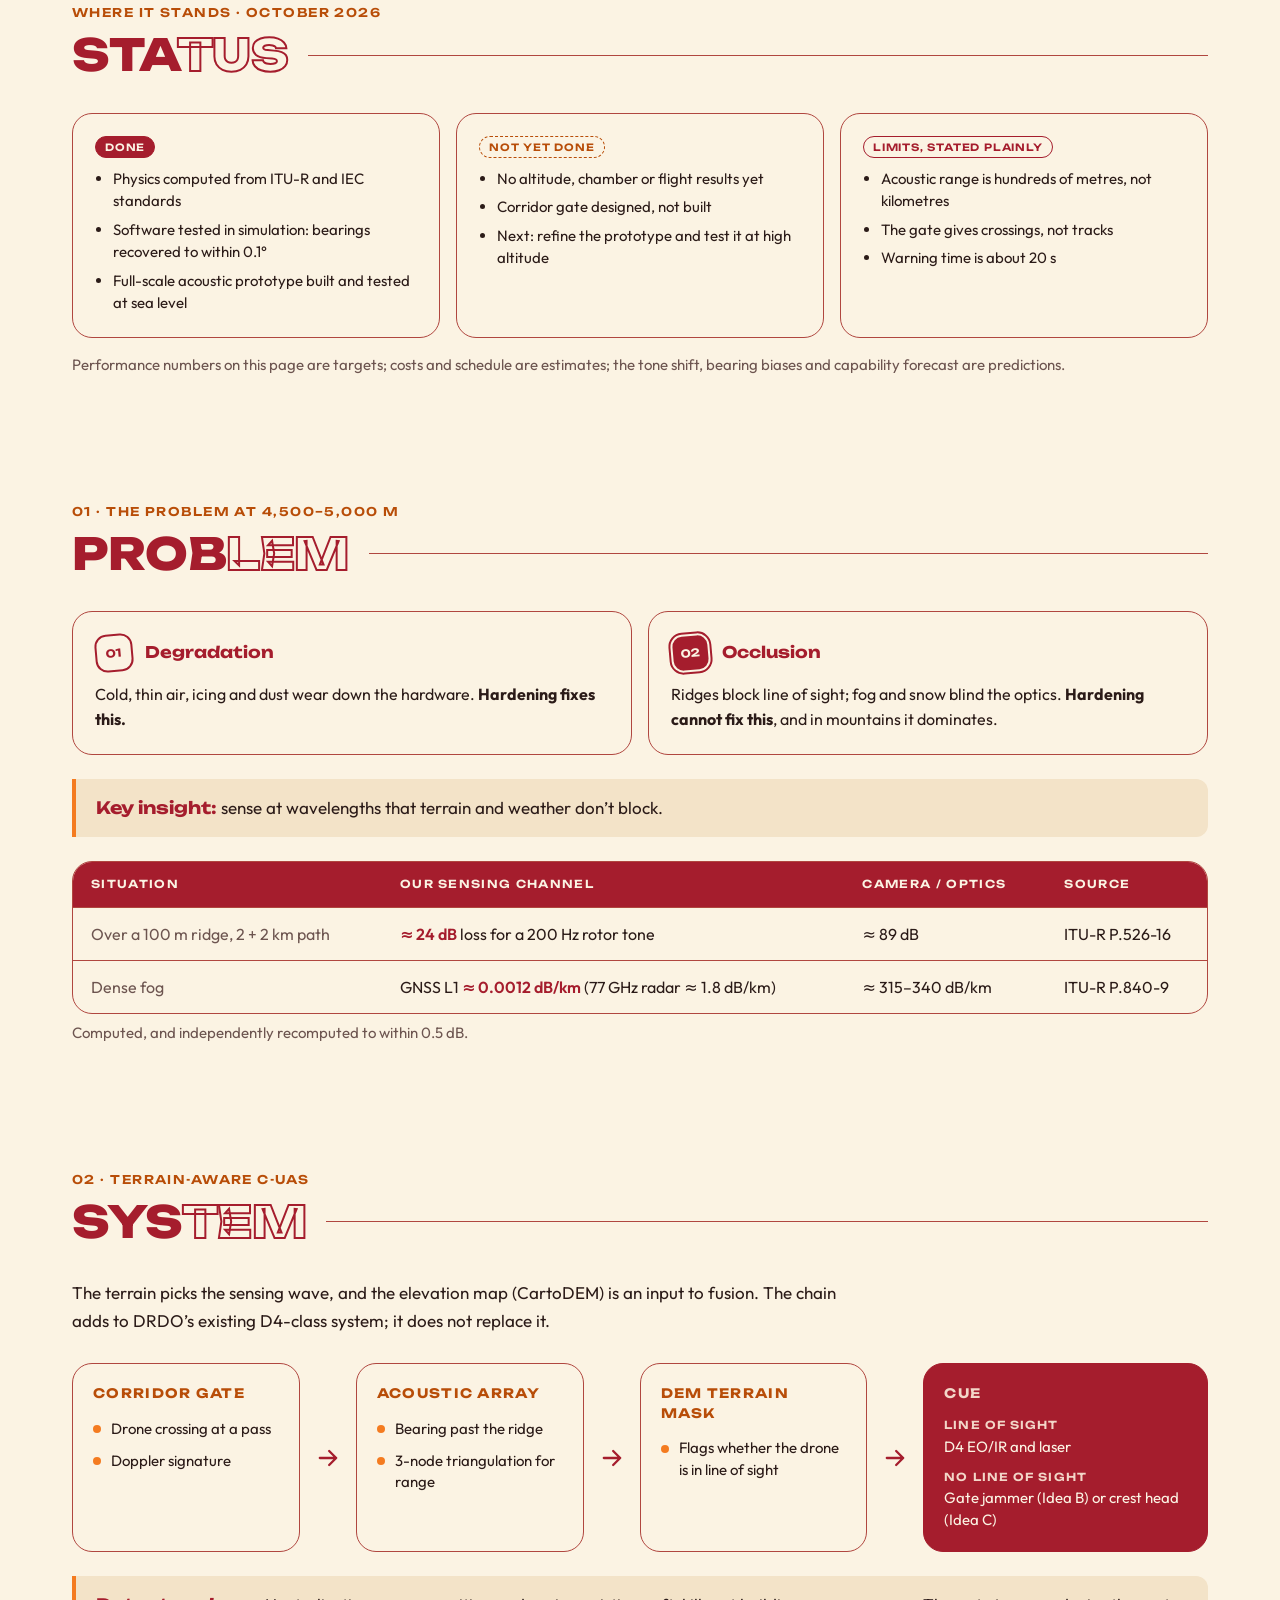
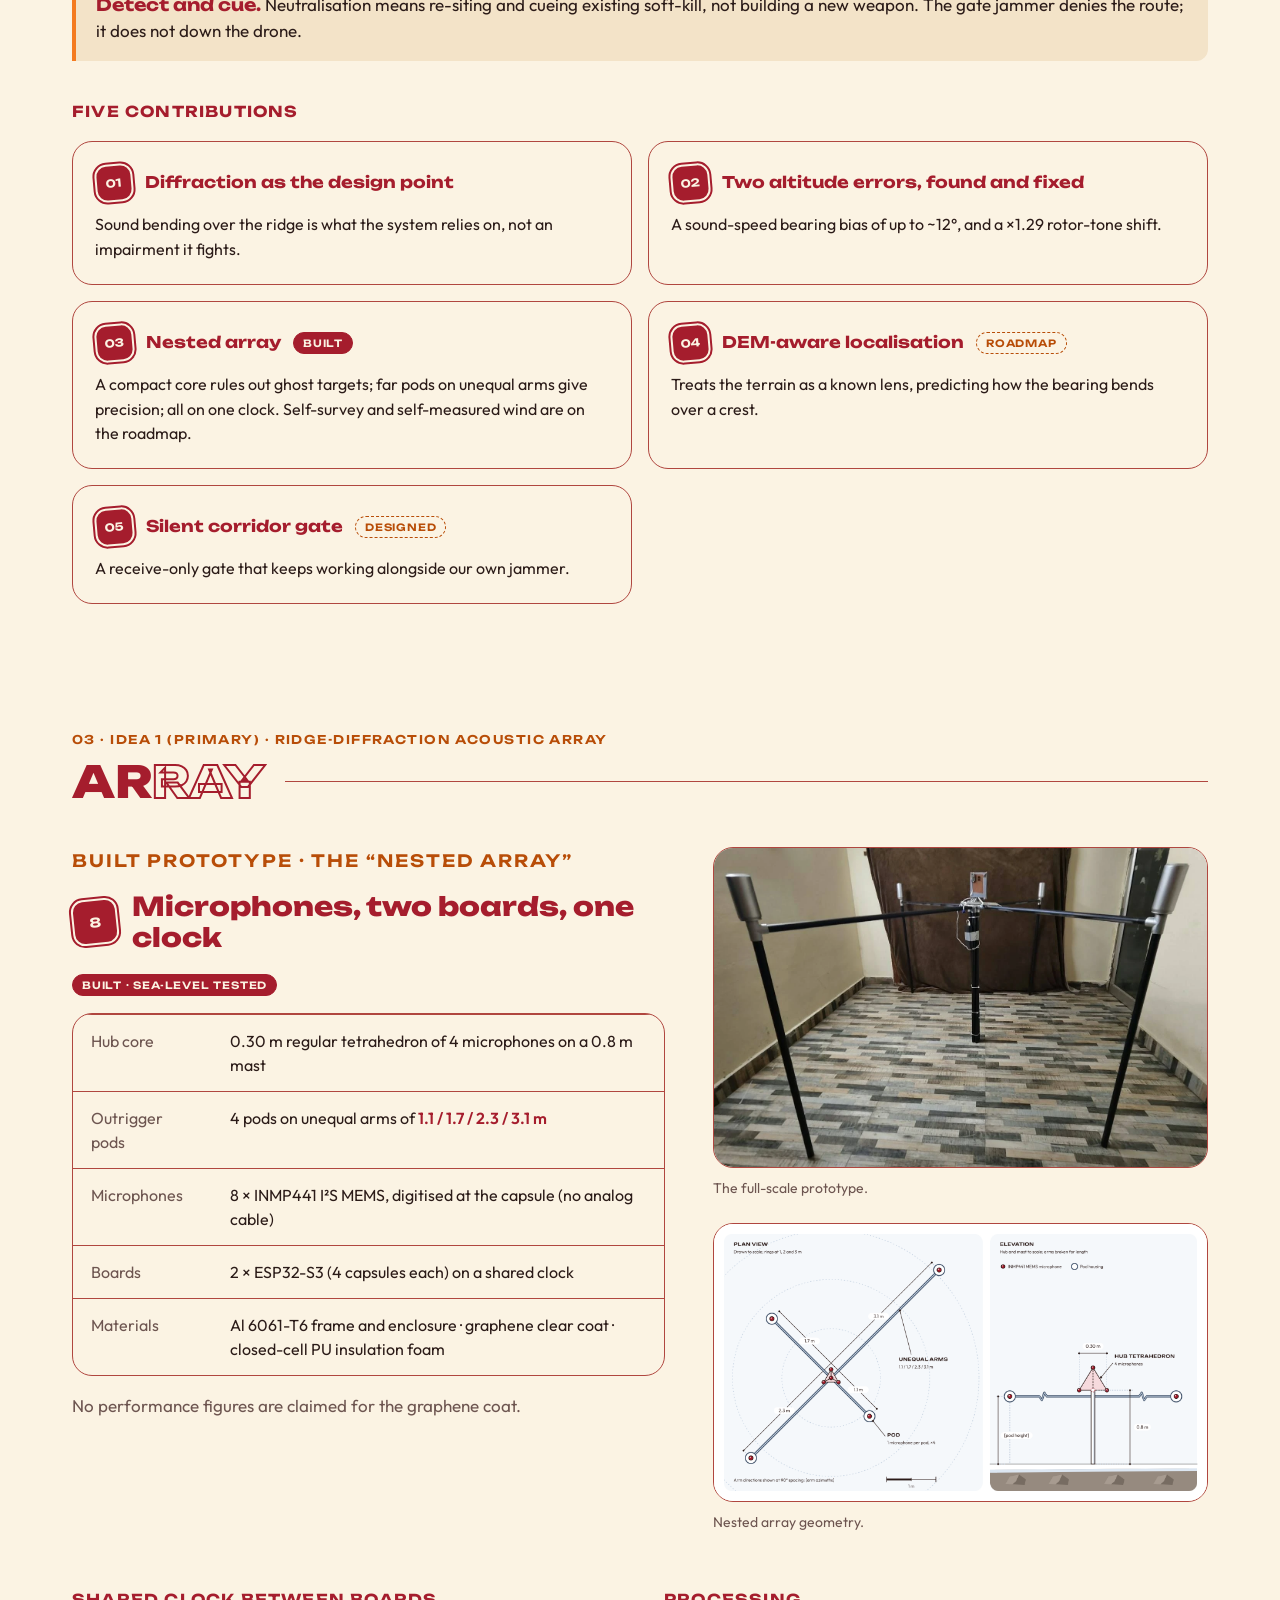
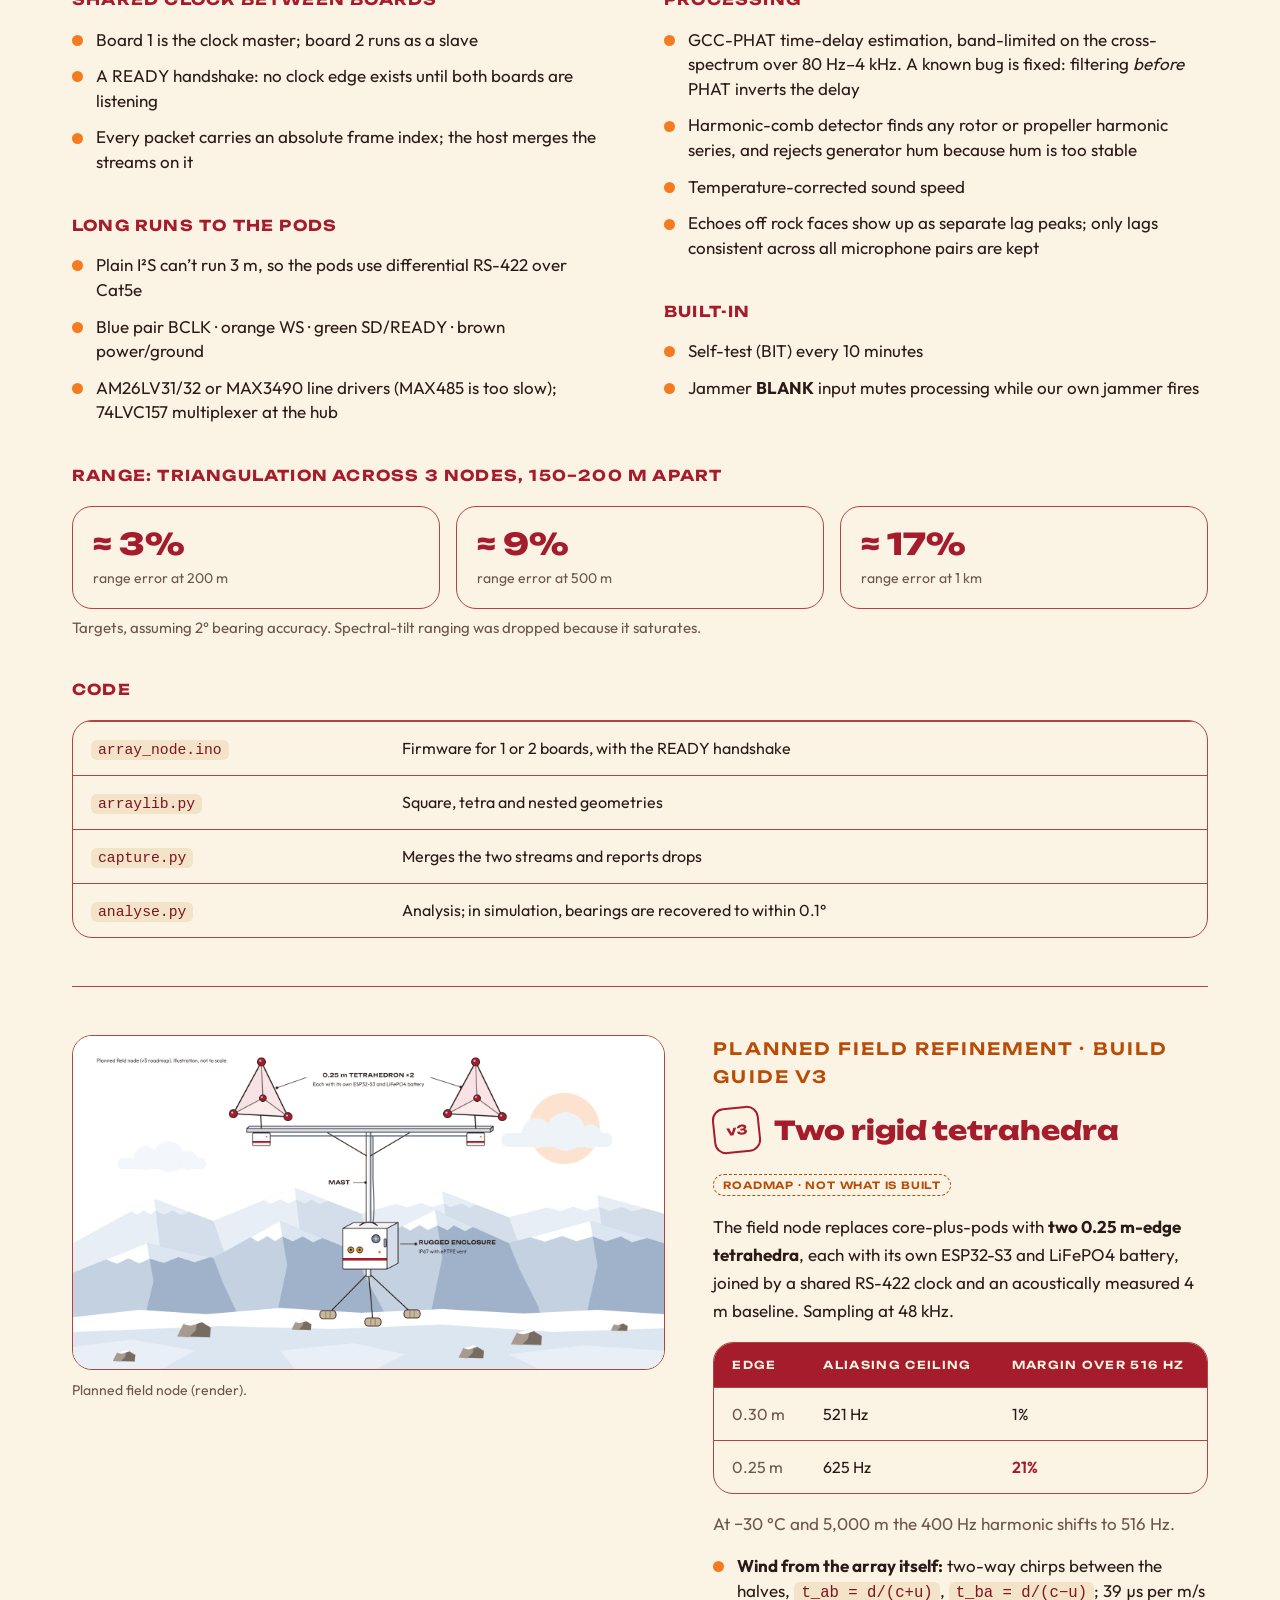
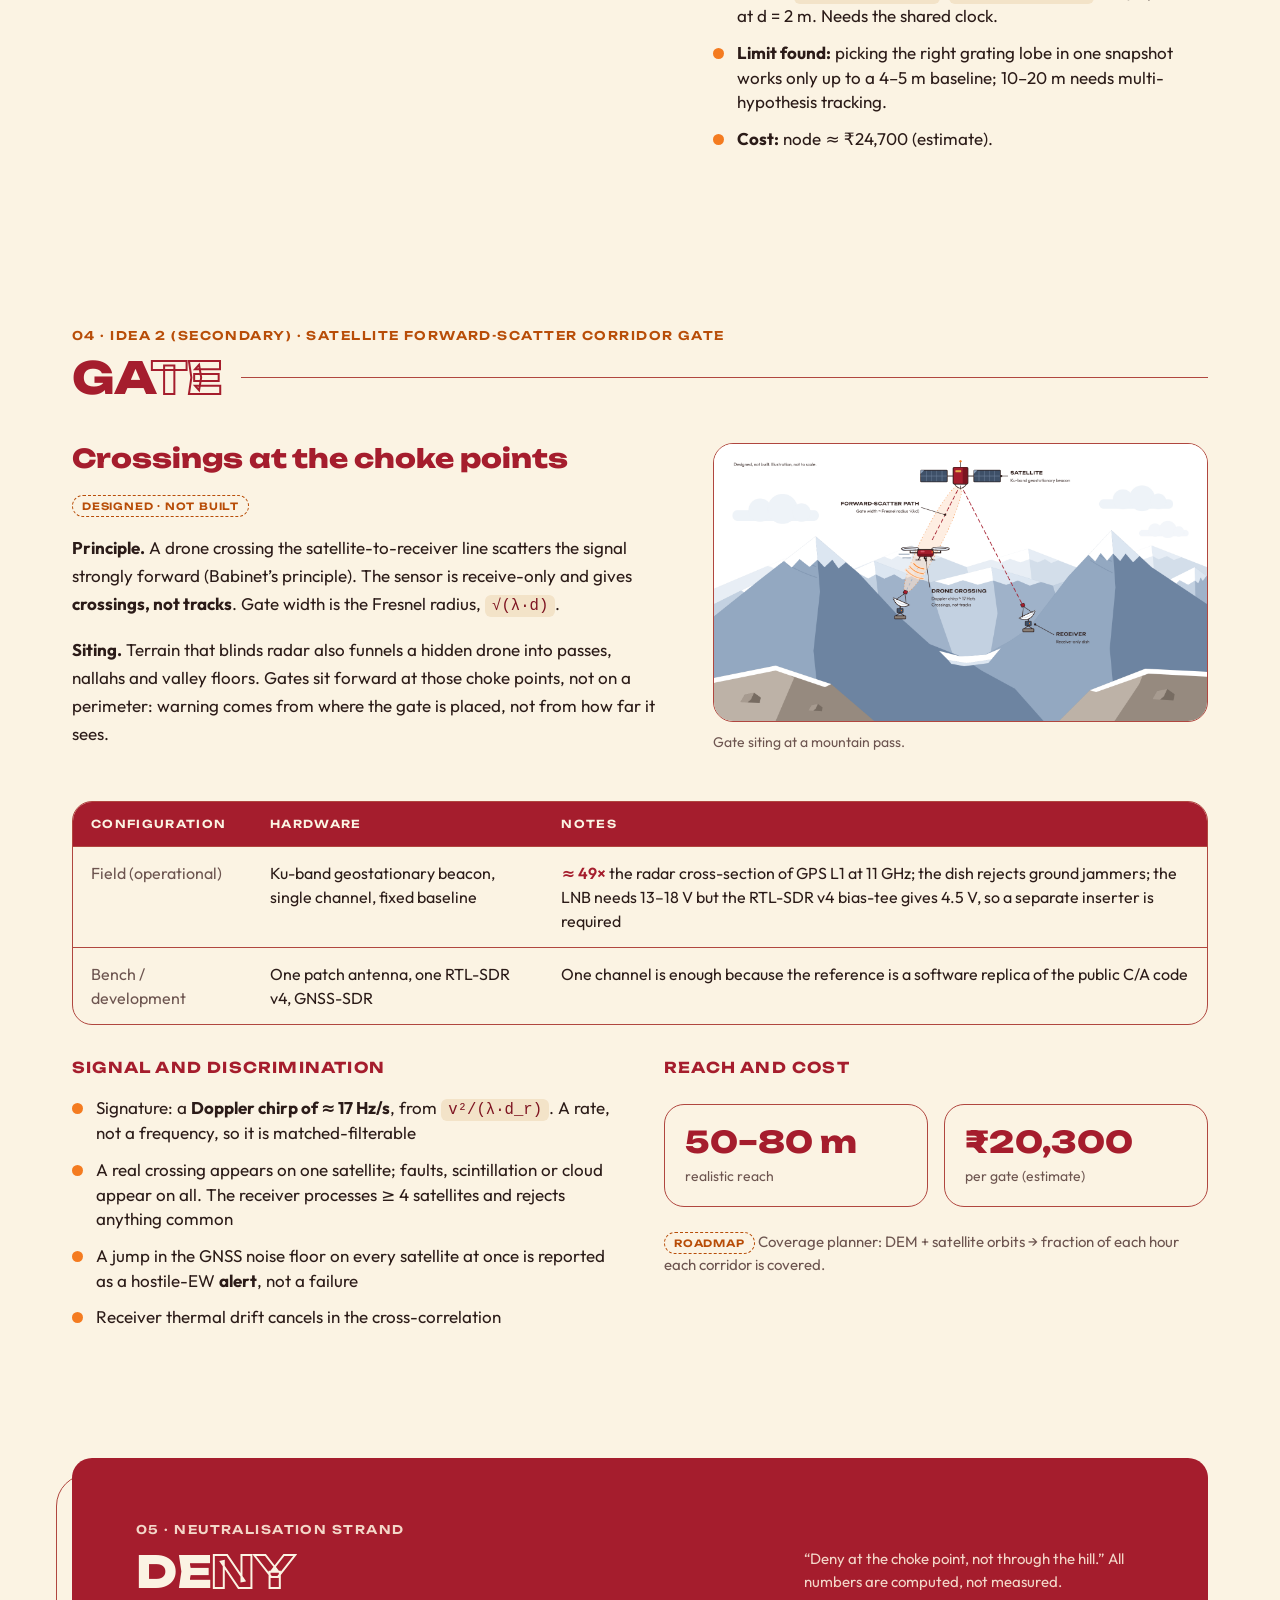
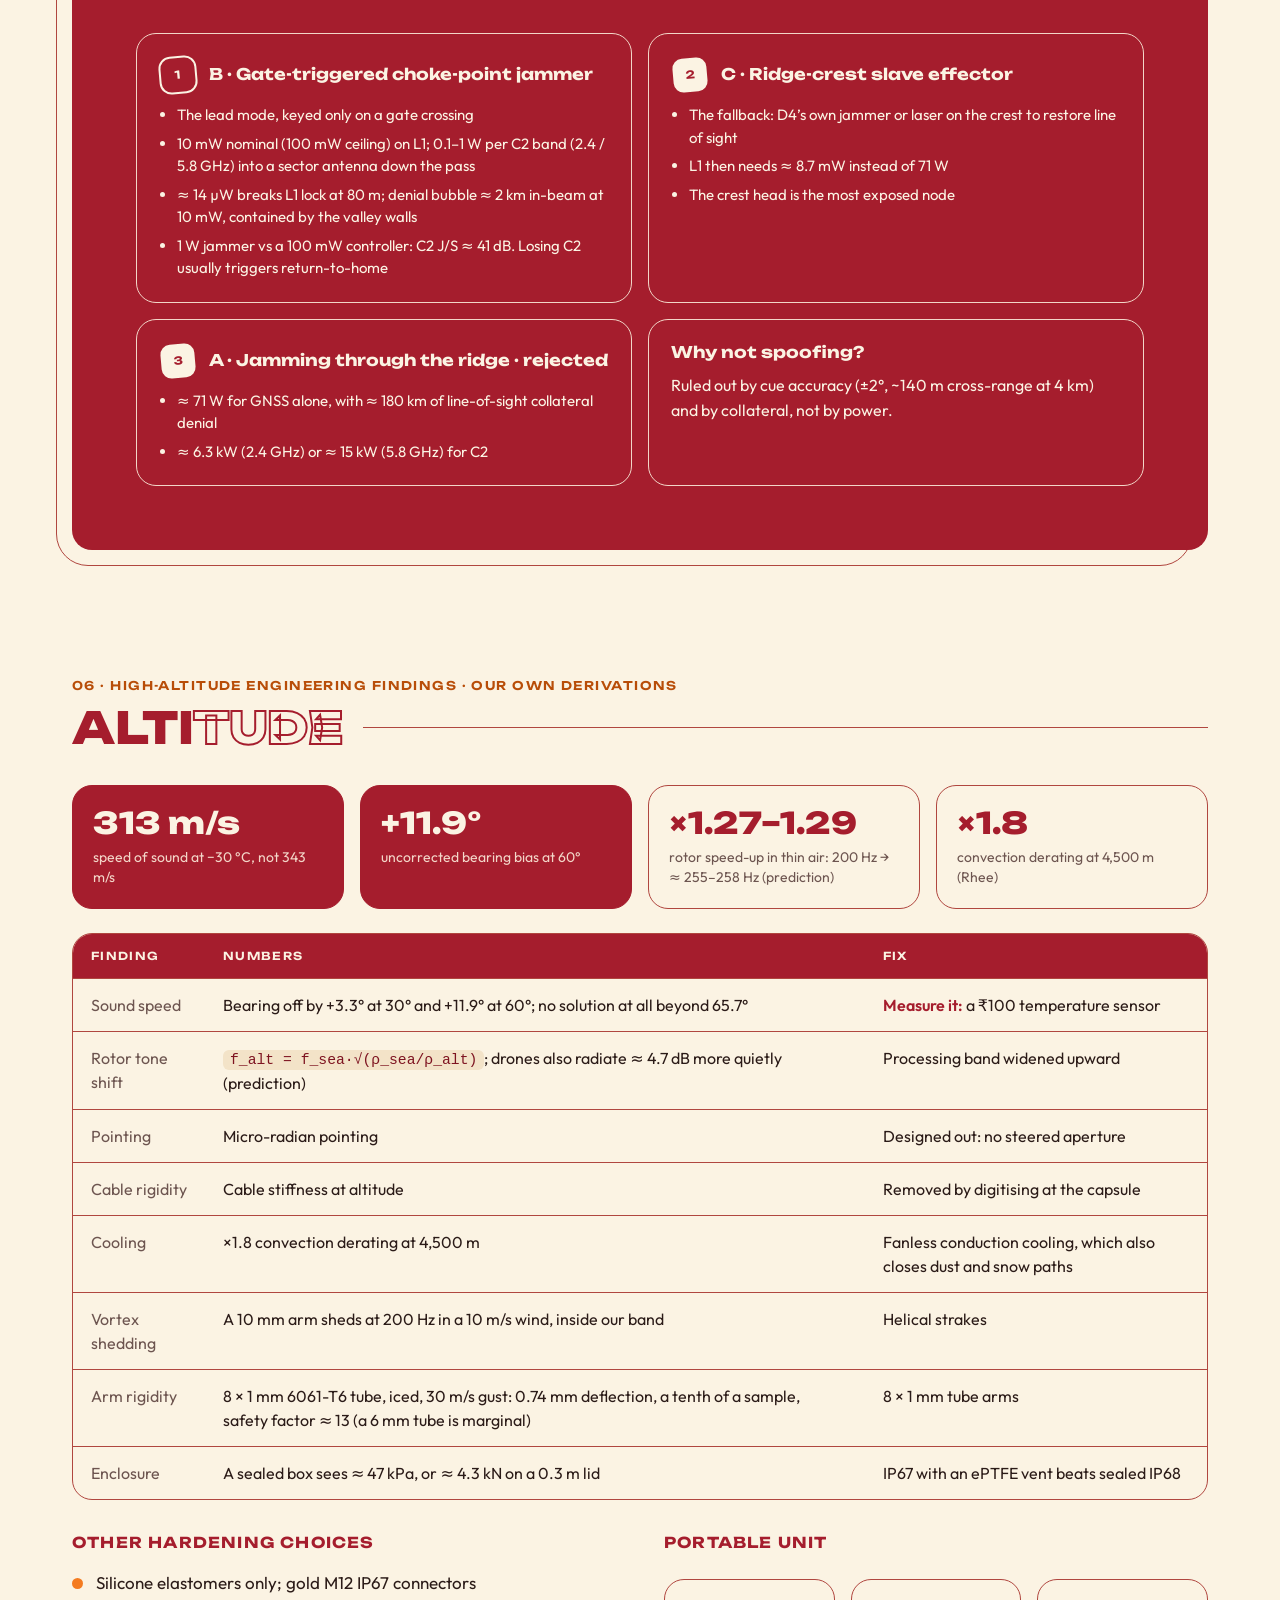
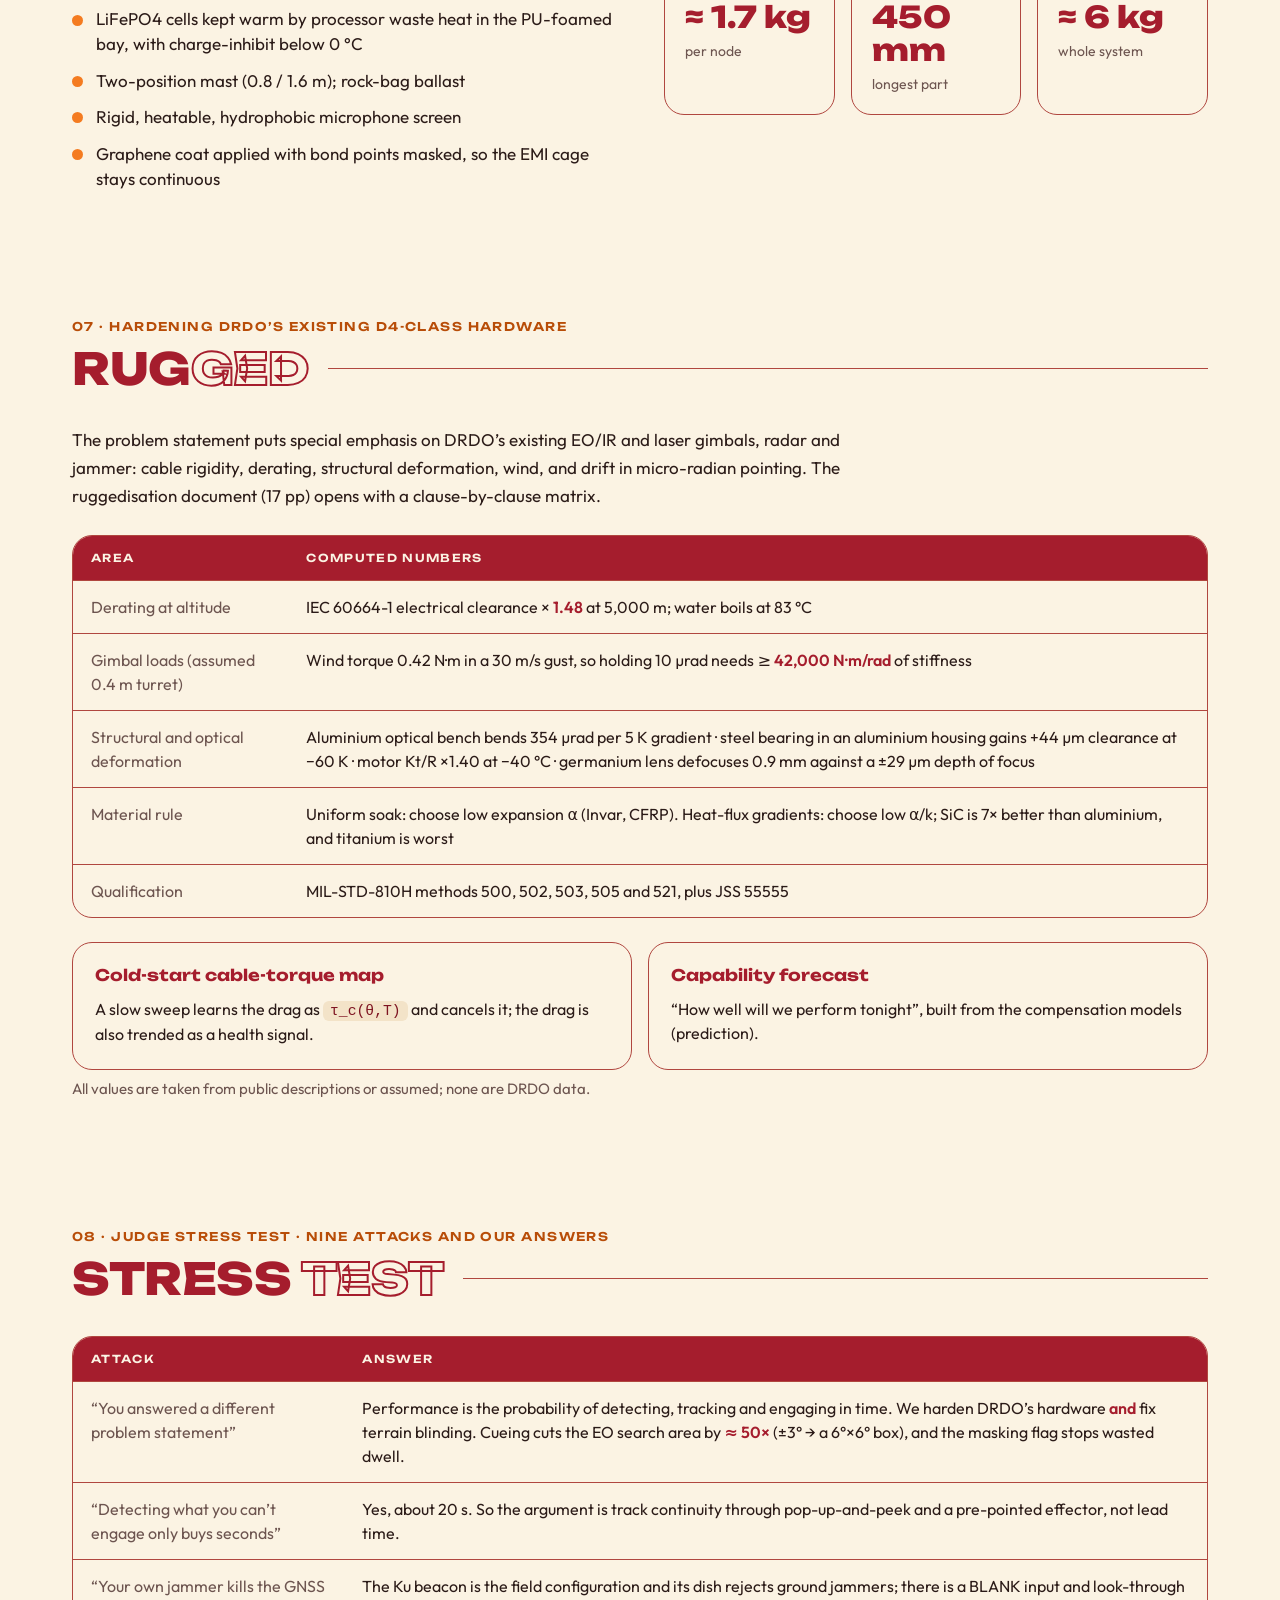
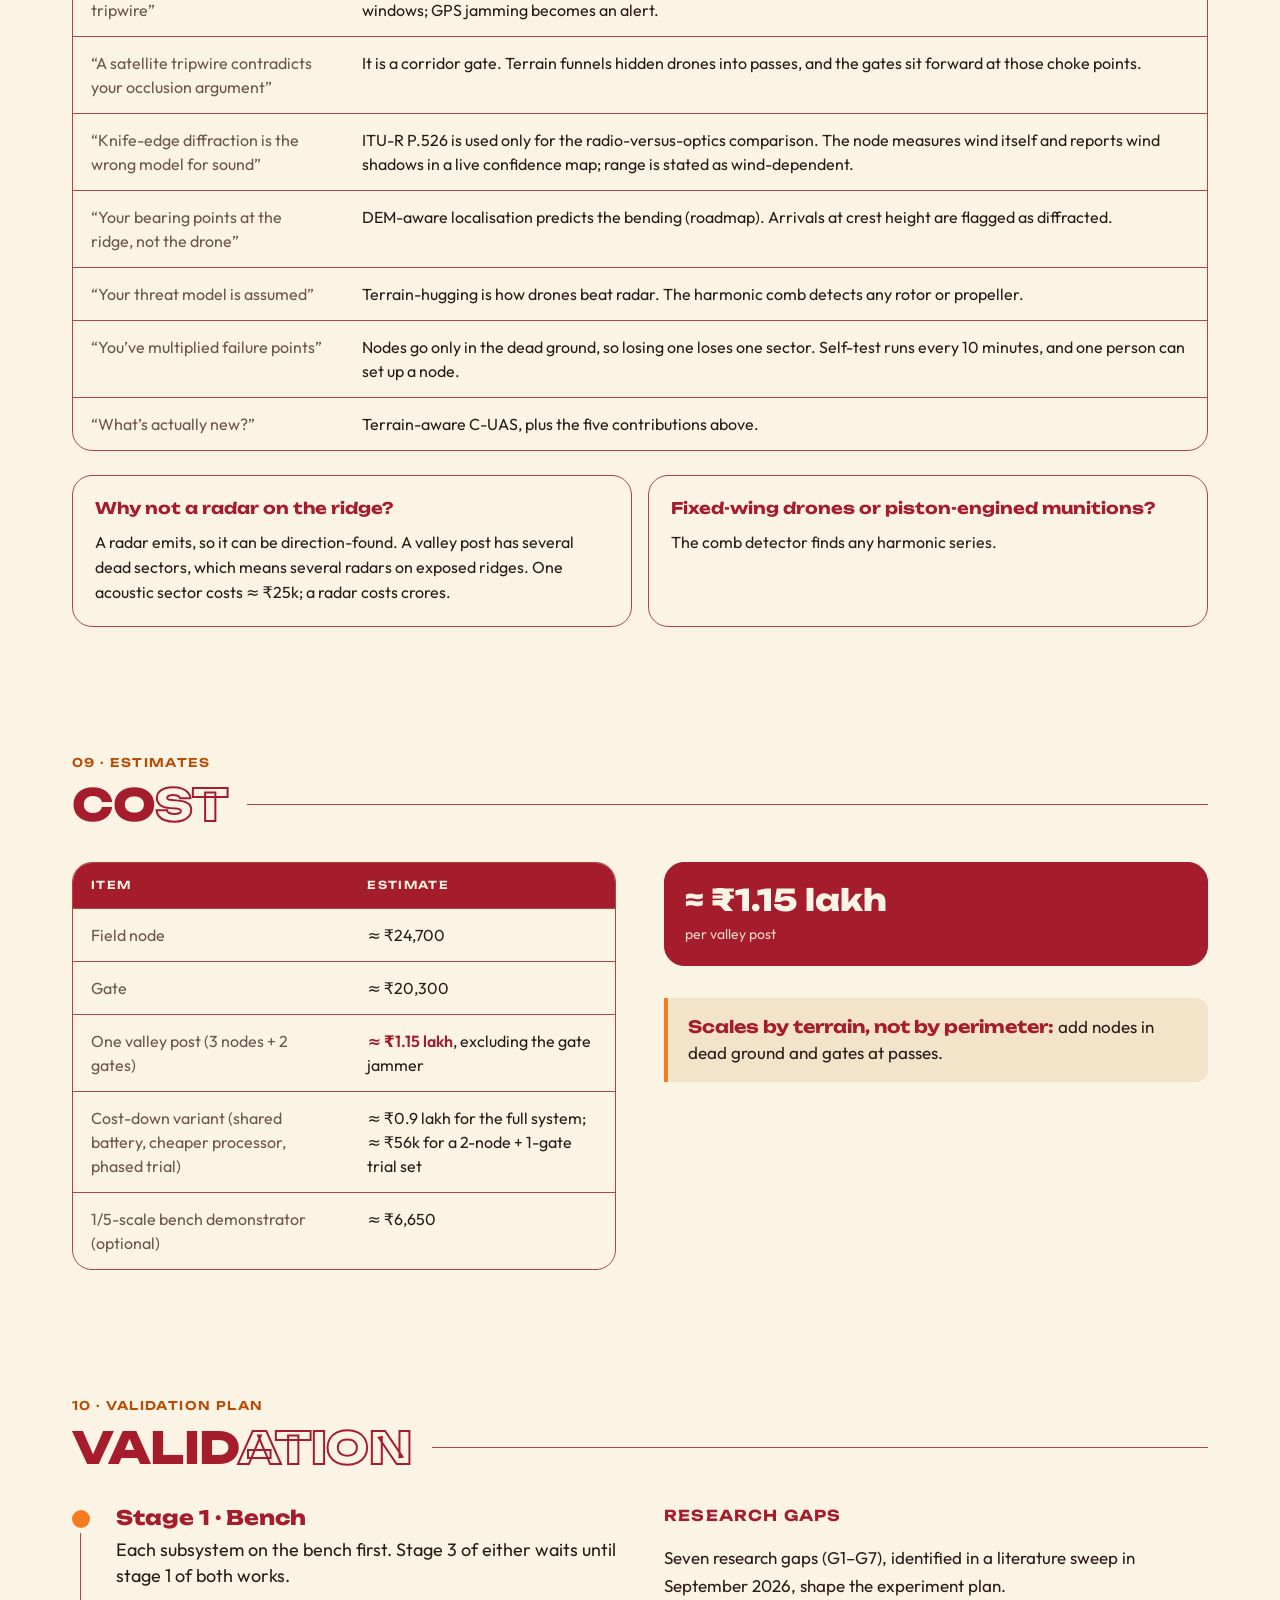
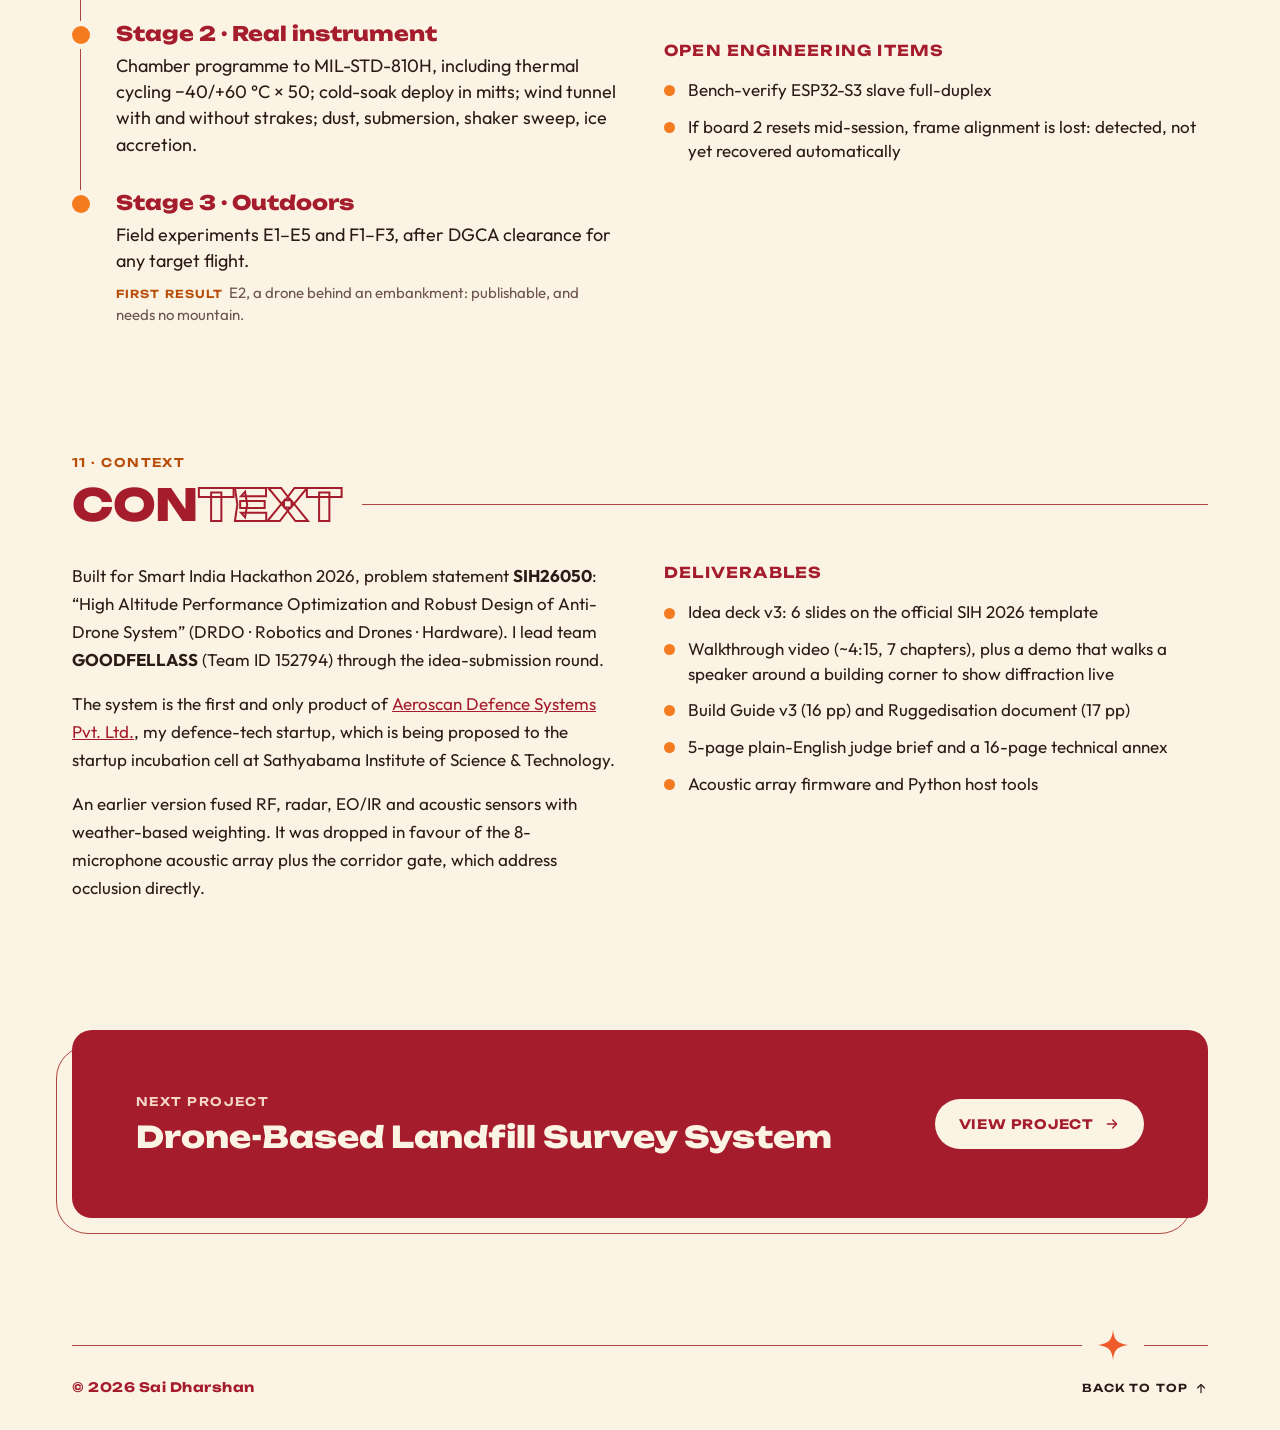
==== commit fe6efba8: "Add counter-UAS prototype photo Replaces the last SVG placeholder with the photo of the full-scale n" ====
--- a/projects/counter-uas.html
+++ b/projects/counter-uas.html
@@ -172,7 +172,7 @@
     </div>
     <div style="gap:24px">
       <figure class="pd-figure">
-        <img src="../assets/img/projects/counter-uas/prototype.svg" alt="Placeholder: photo of the full-scale nested acoustic array prototype" width="1600" height="900" loading="lazy">
+        <img src="../assets/img/projects/counter-uas/prototype.webp" alt="Photo of the full-scale nested acoustic array prototype set up indoors: a central mast carrying the hub, with four black arms of different lengths reaching out to microphone pods on their own legs" width="1280" height="829" loading="lazy">
         <figcaption>The full-scale prototype.</figcaption>
       </figure>
       <figure class="pd-figure">
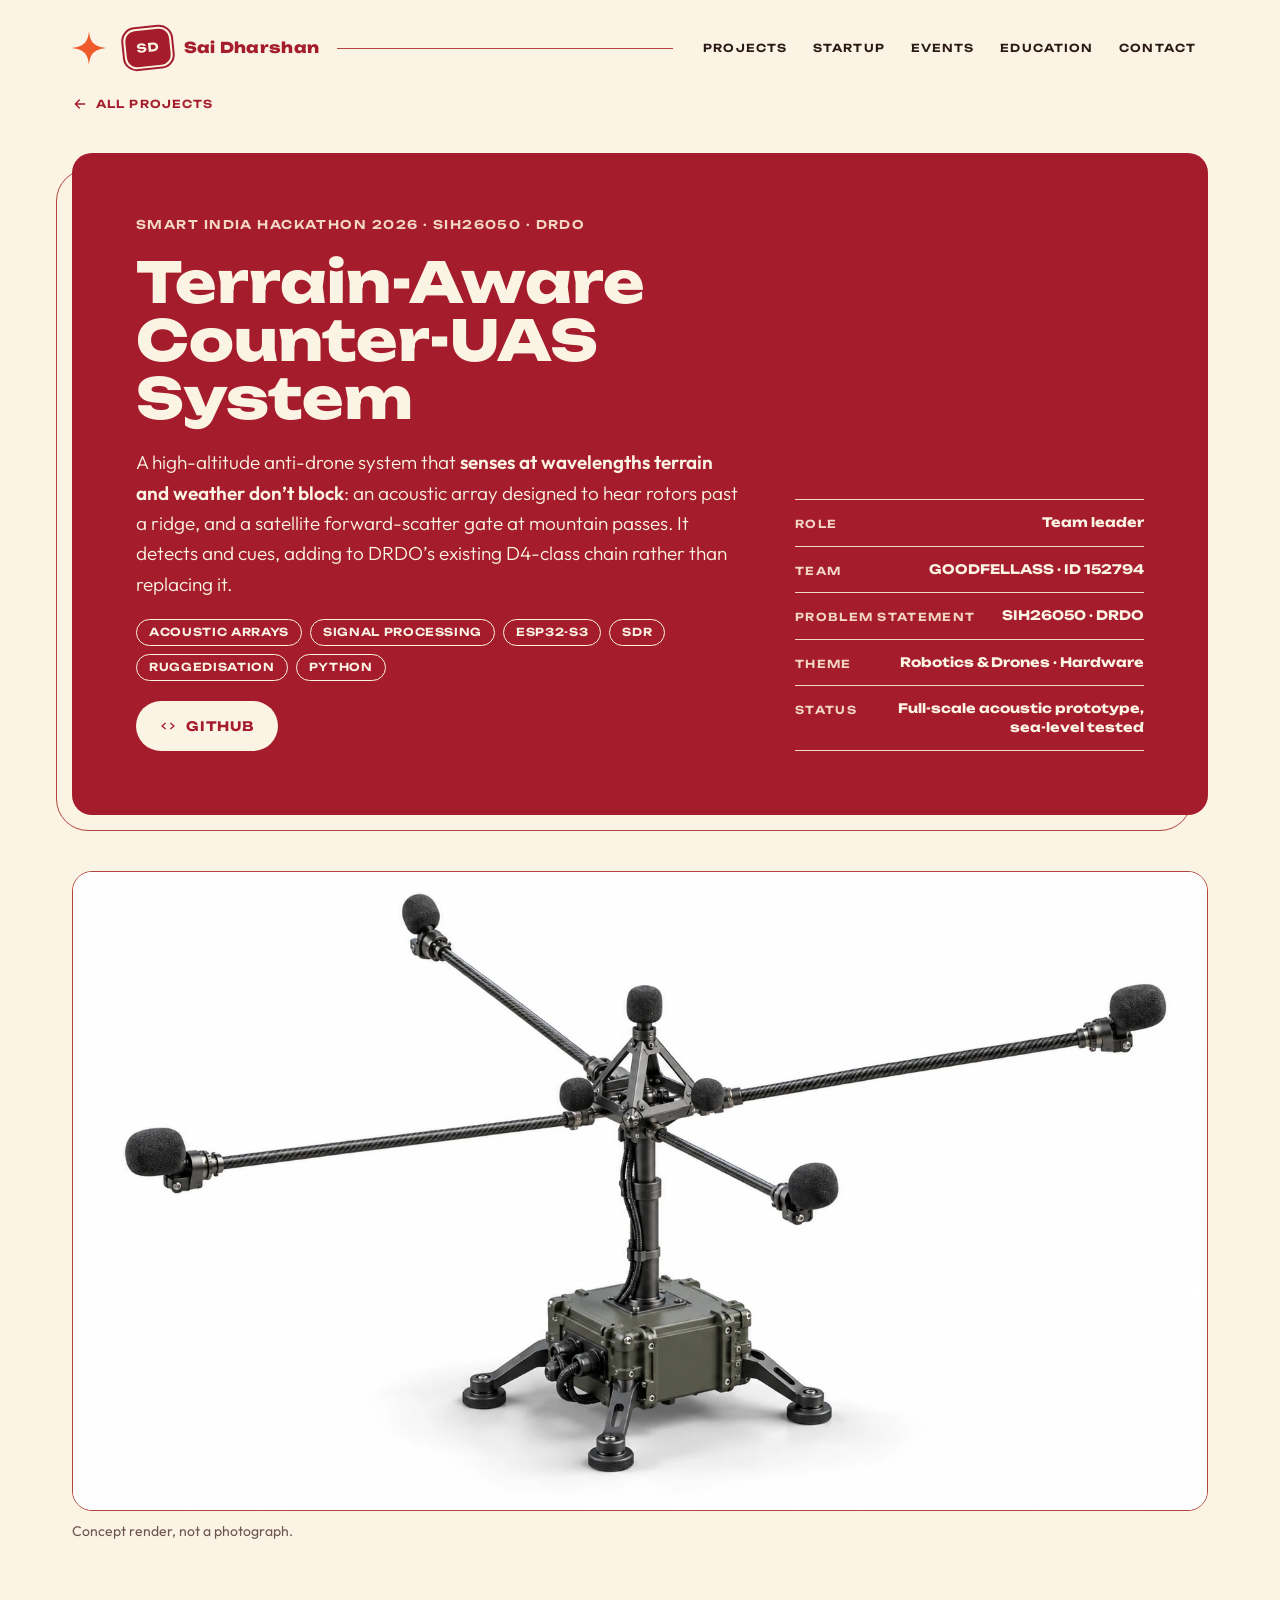
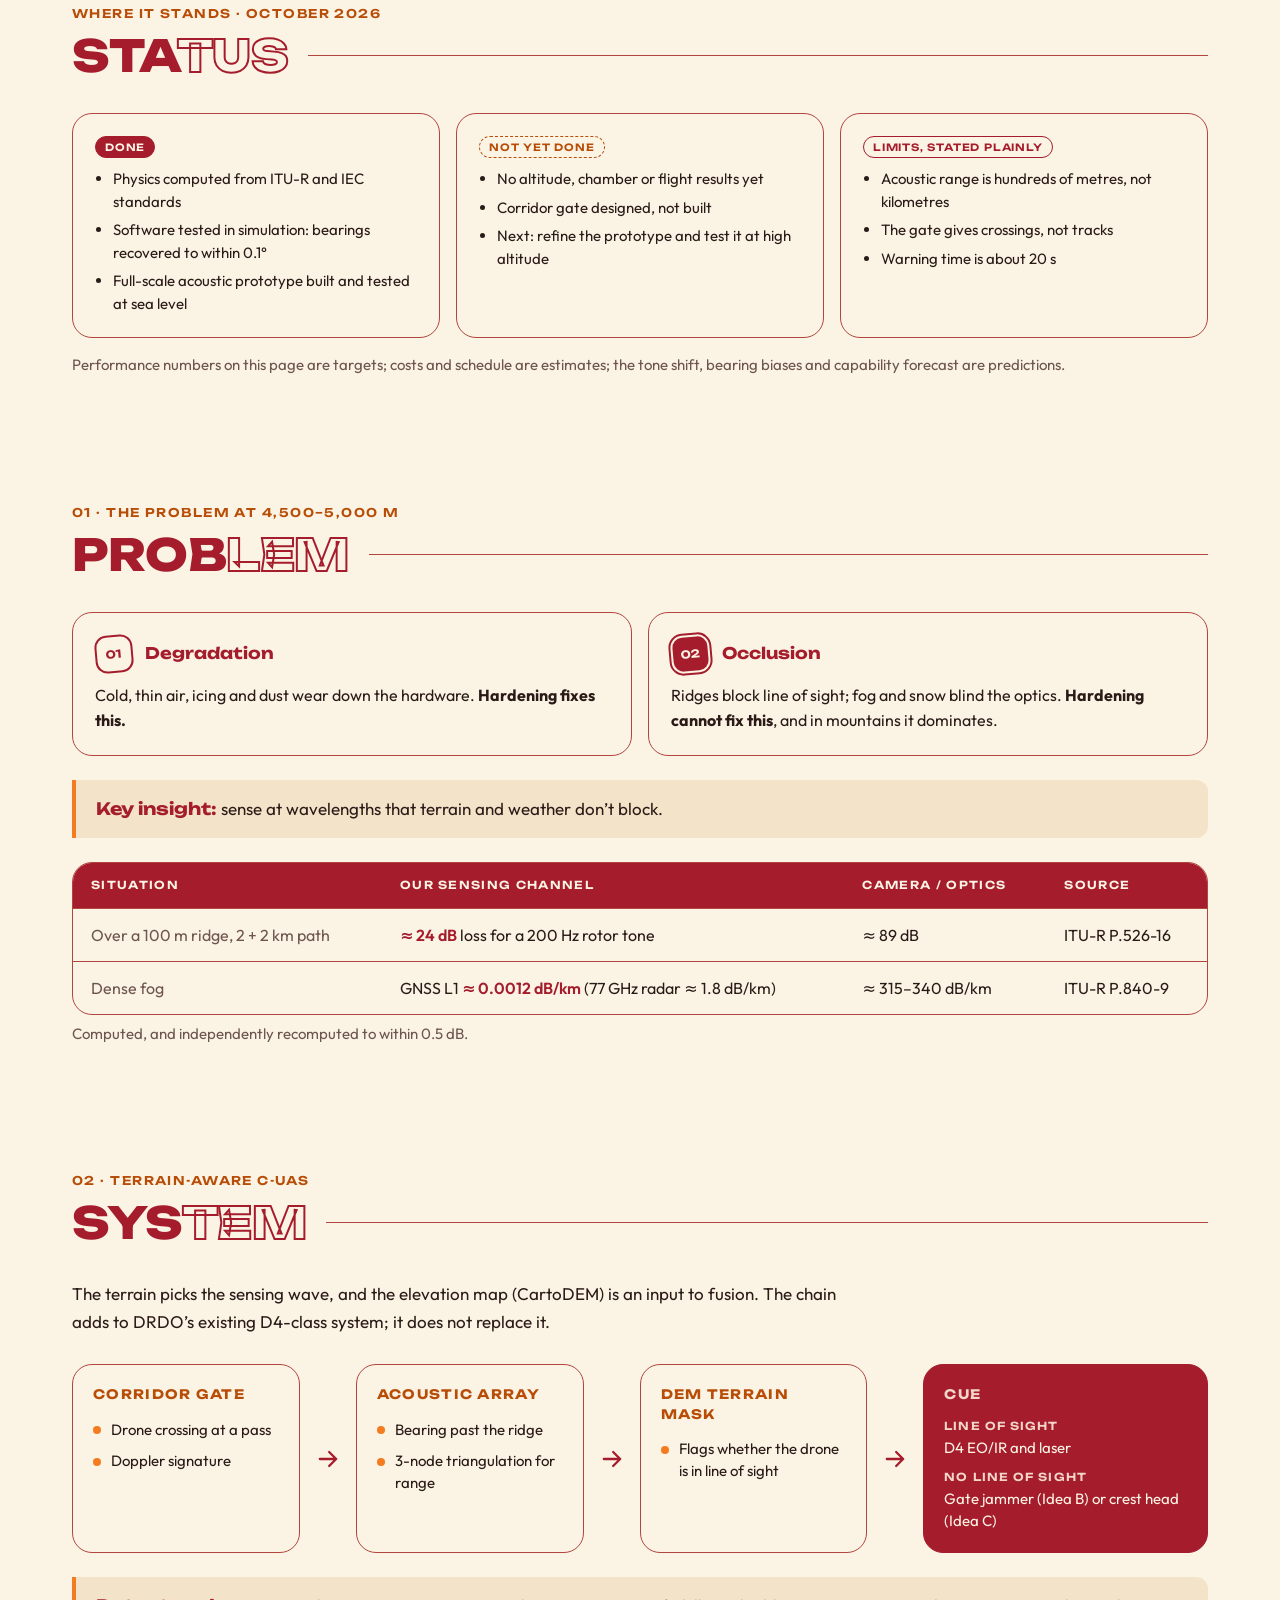
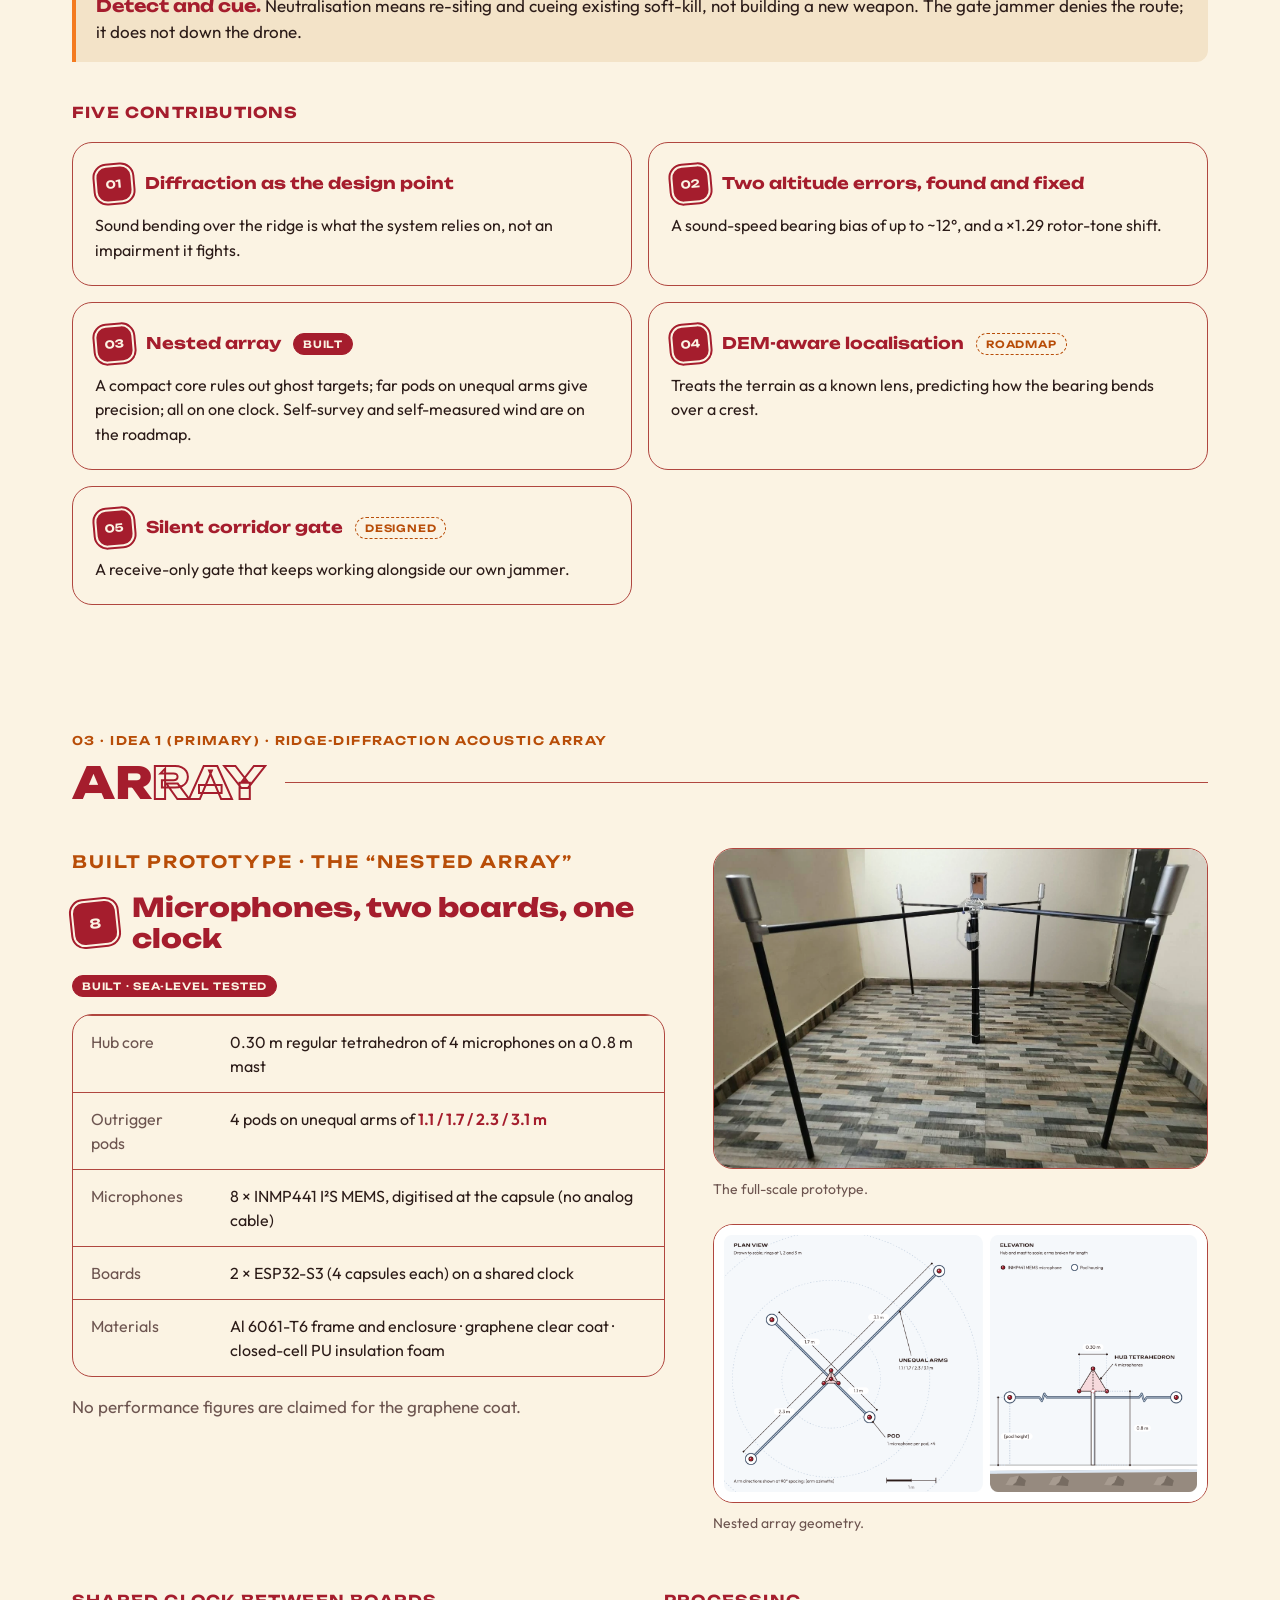
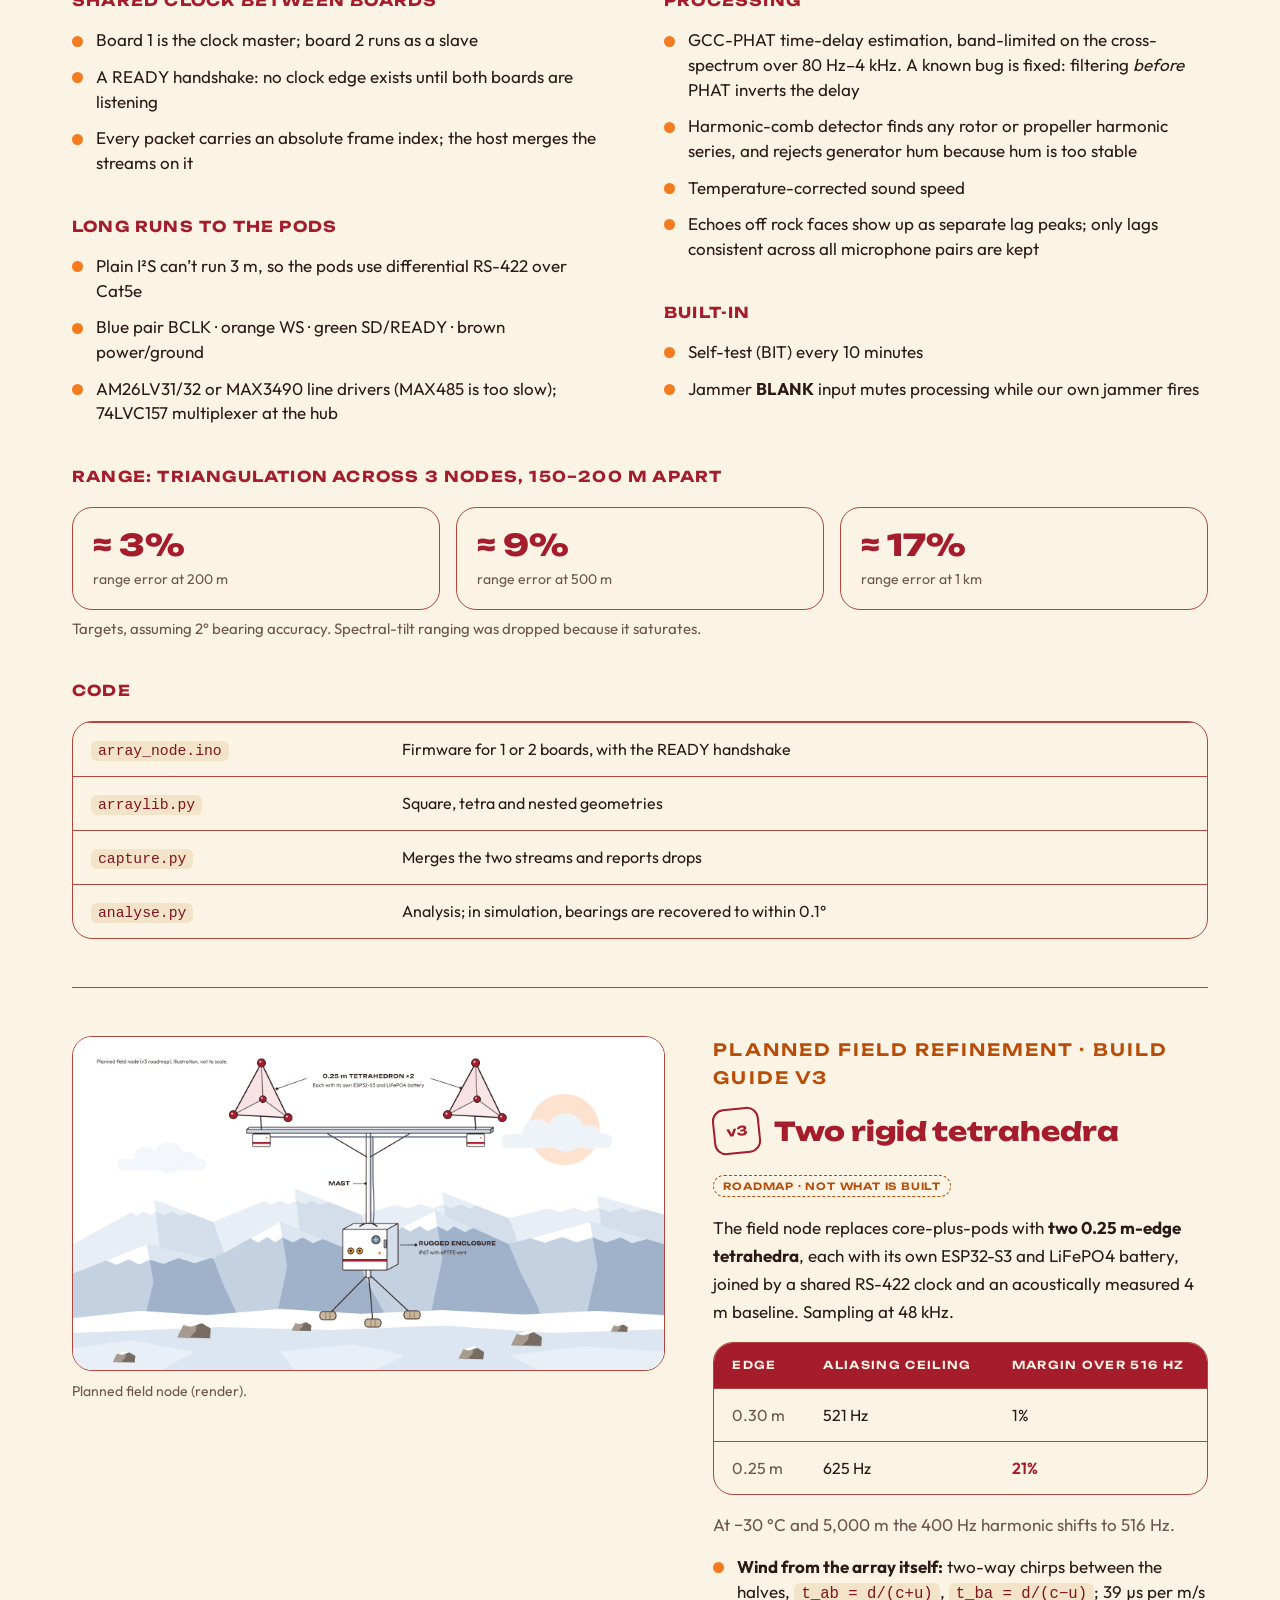
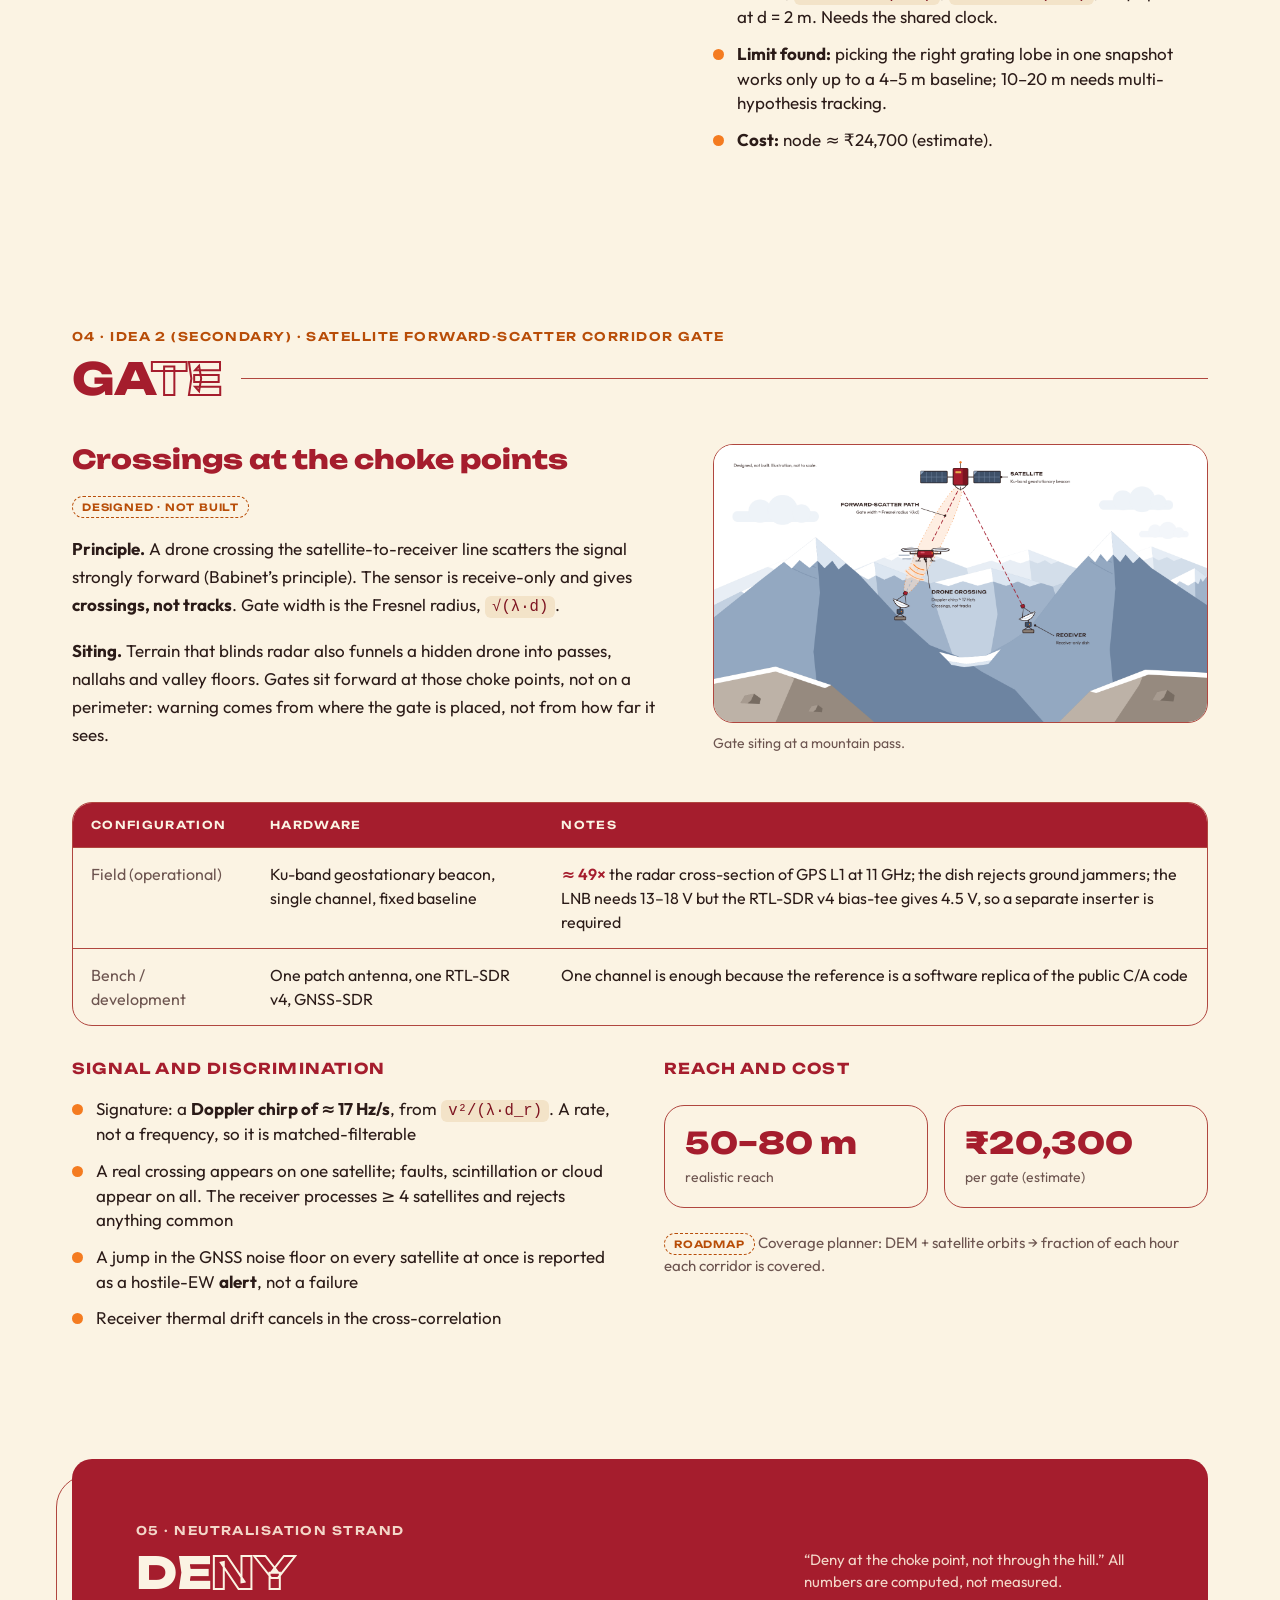
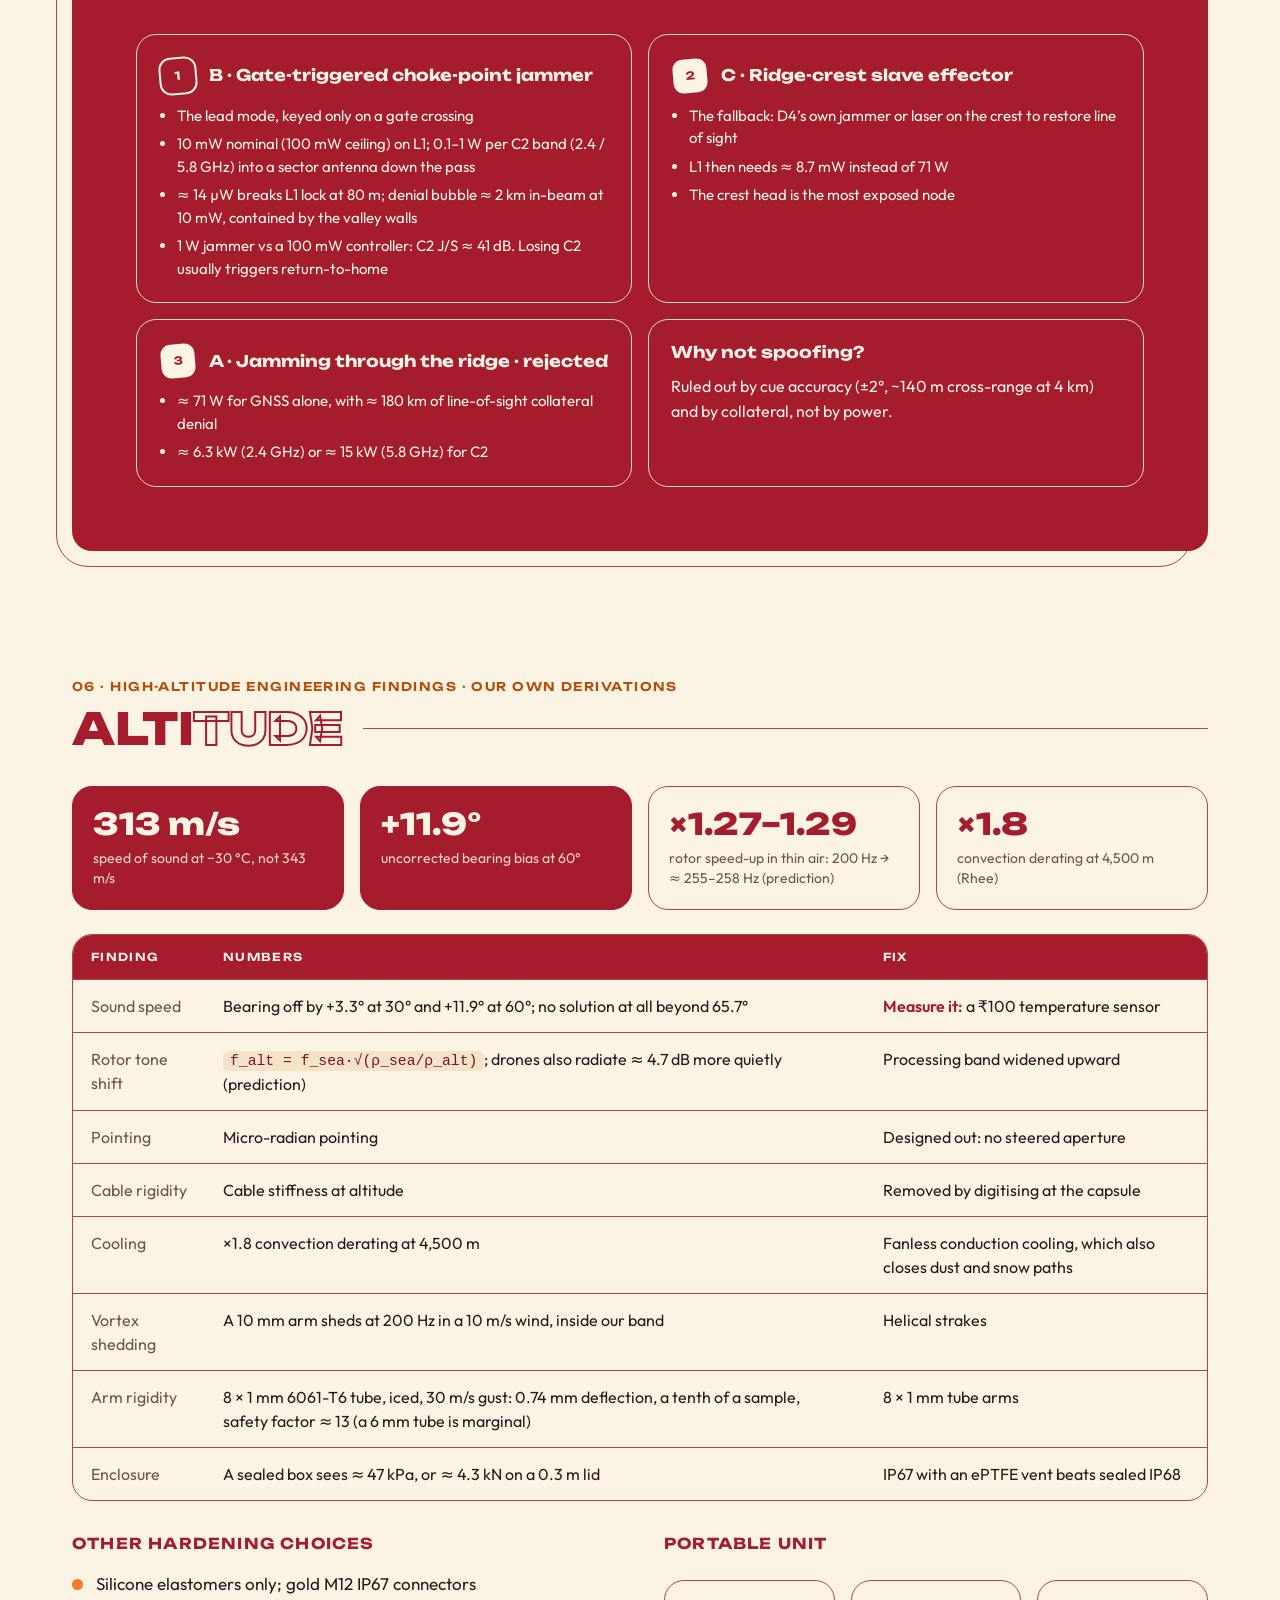
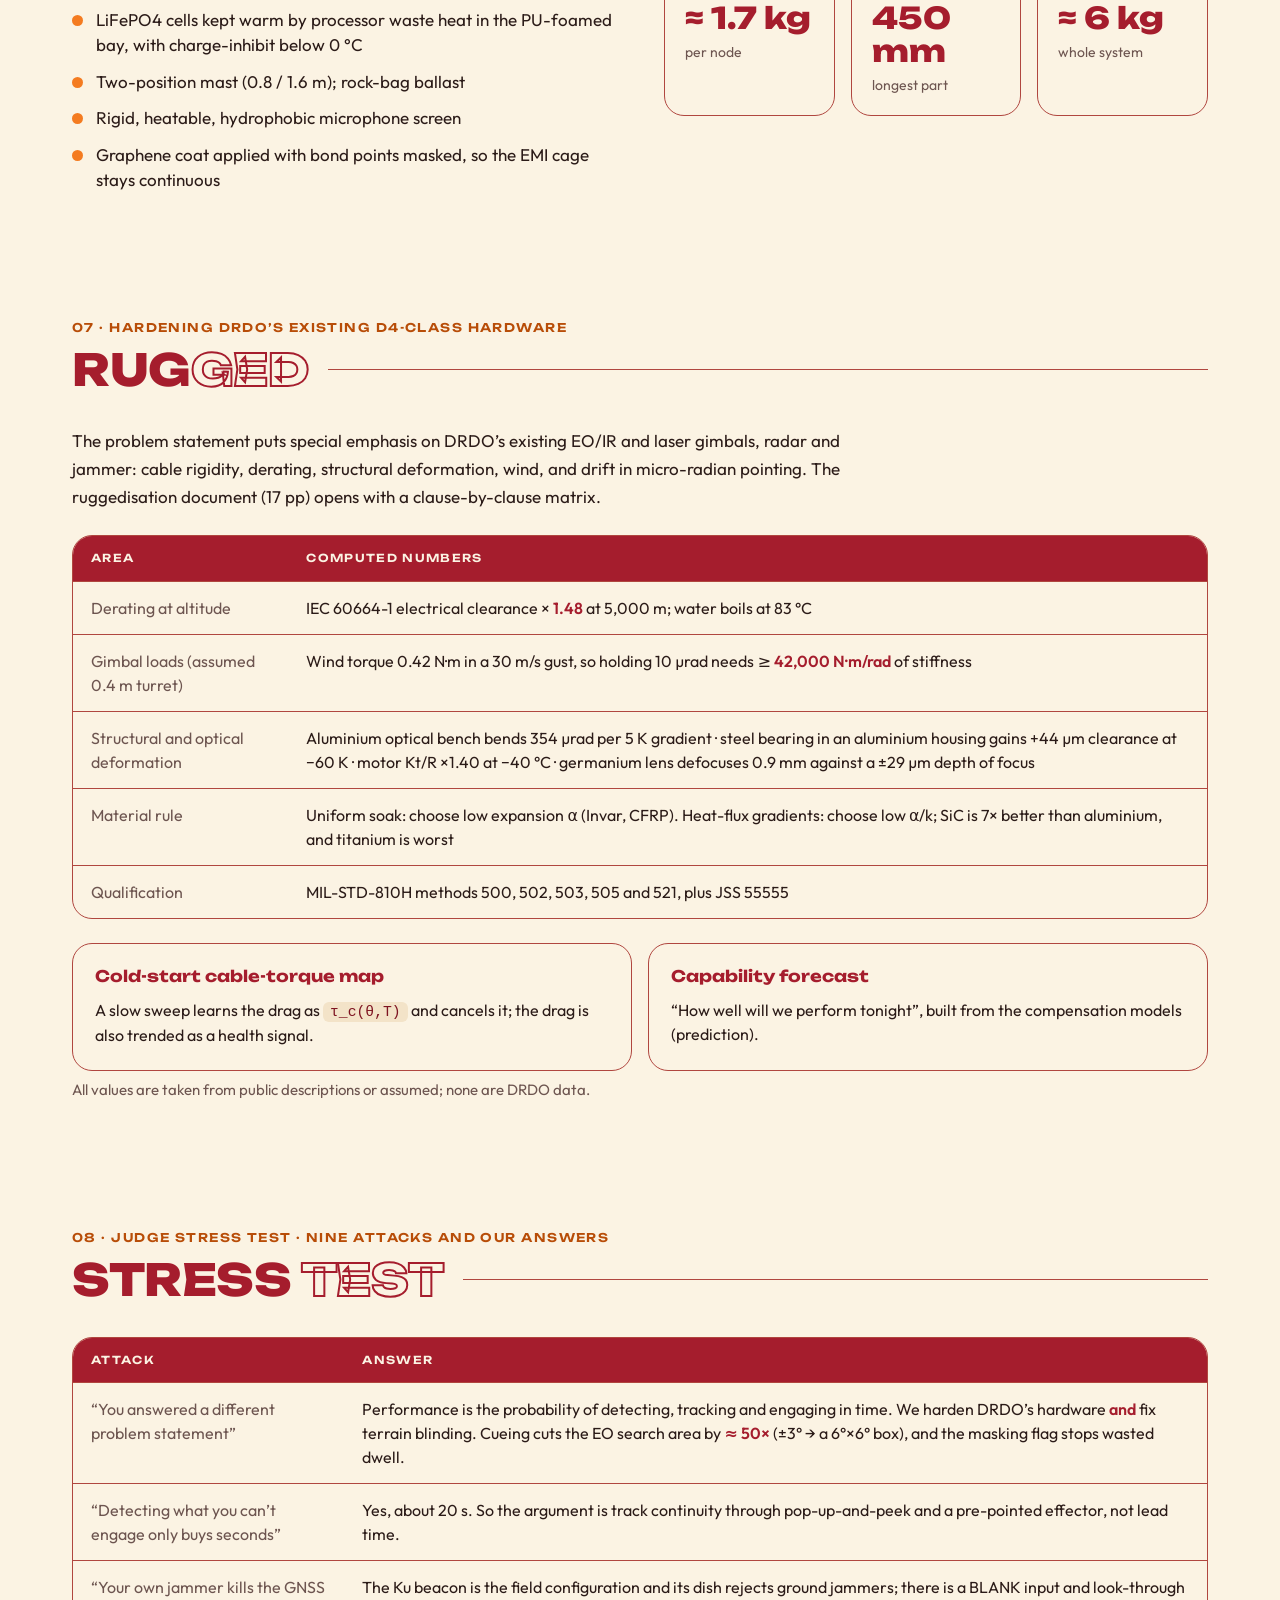
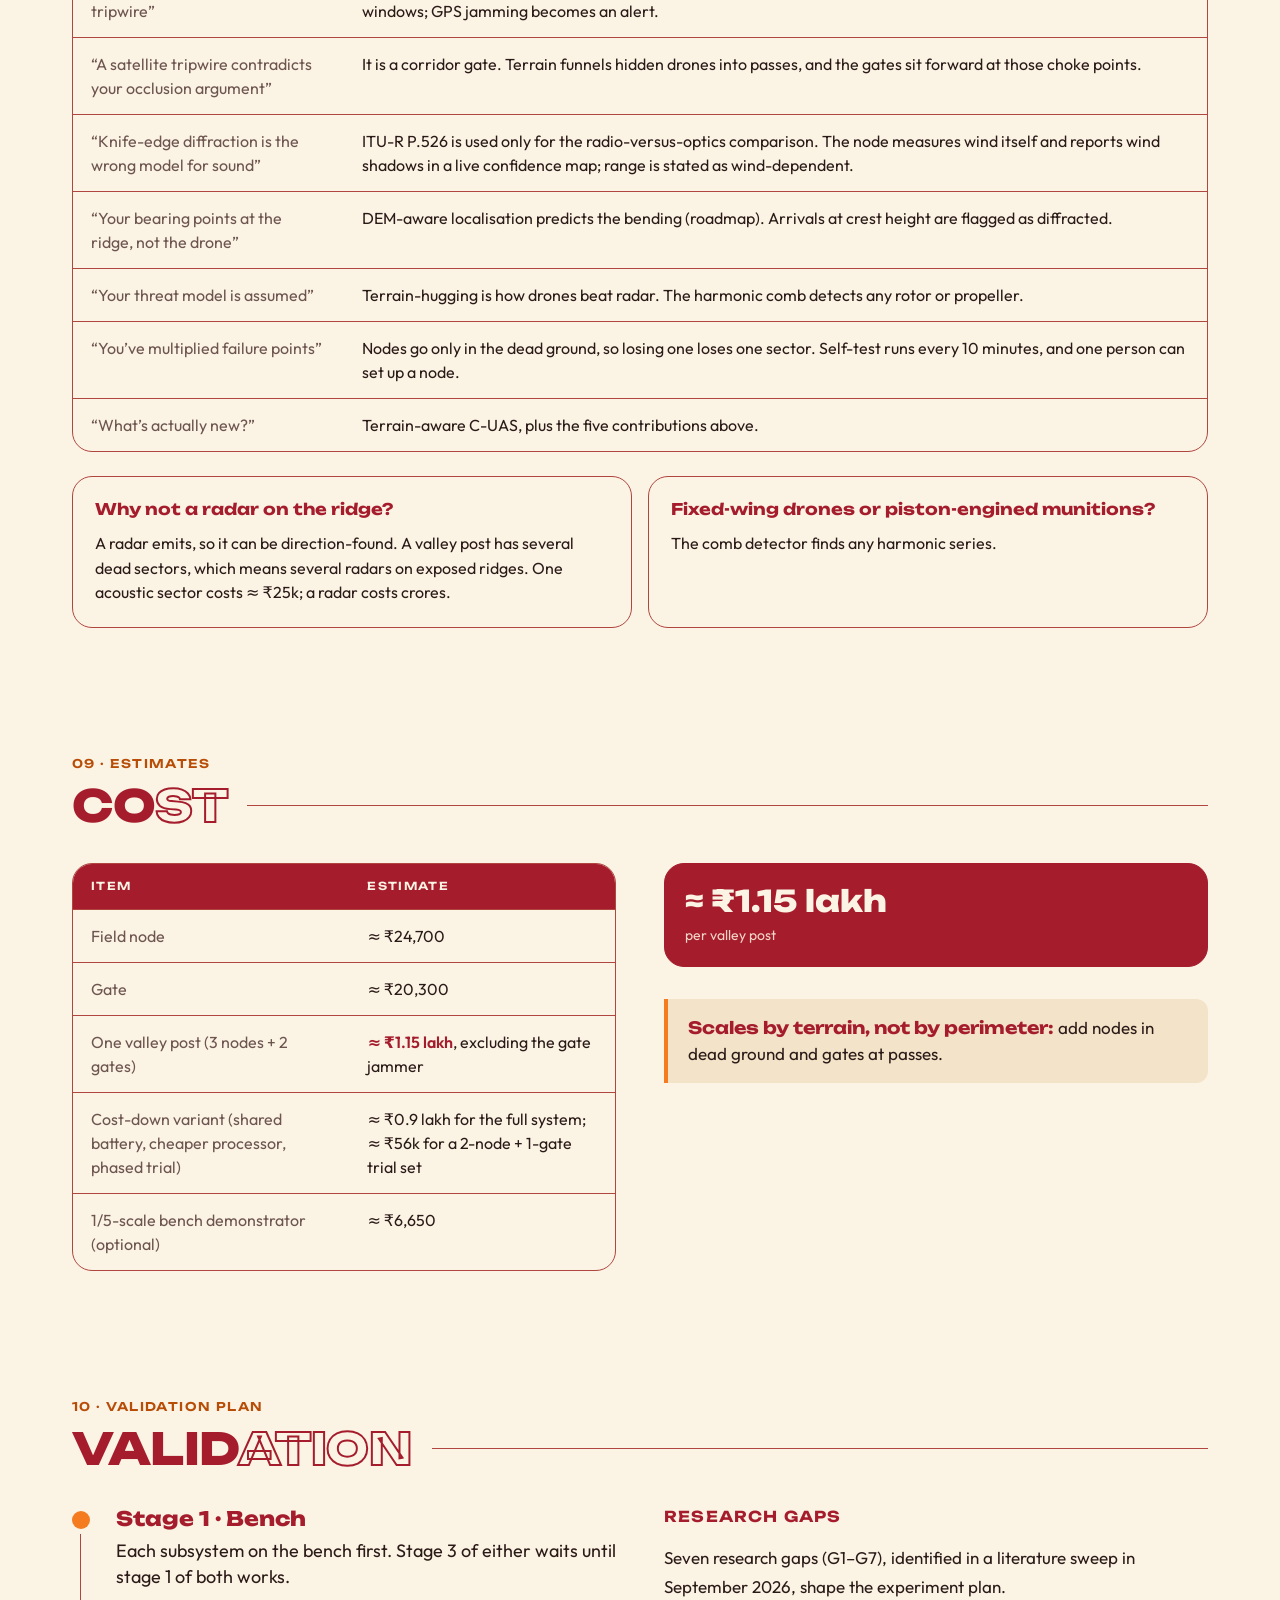
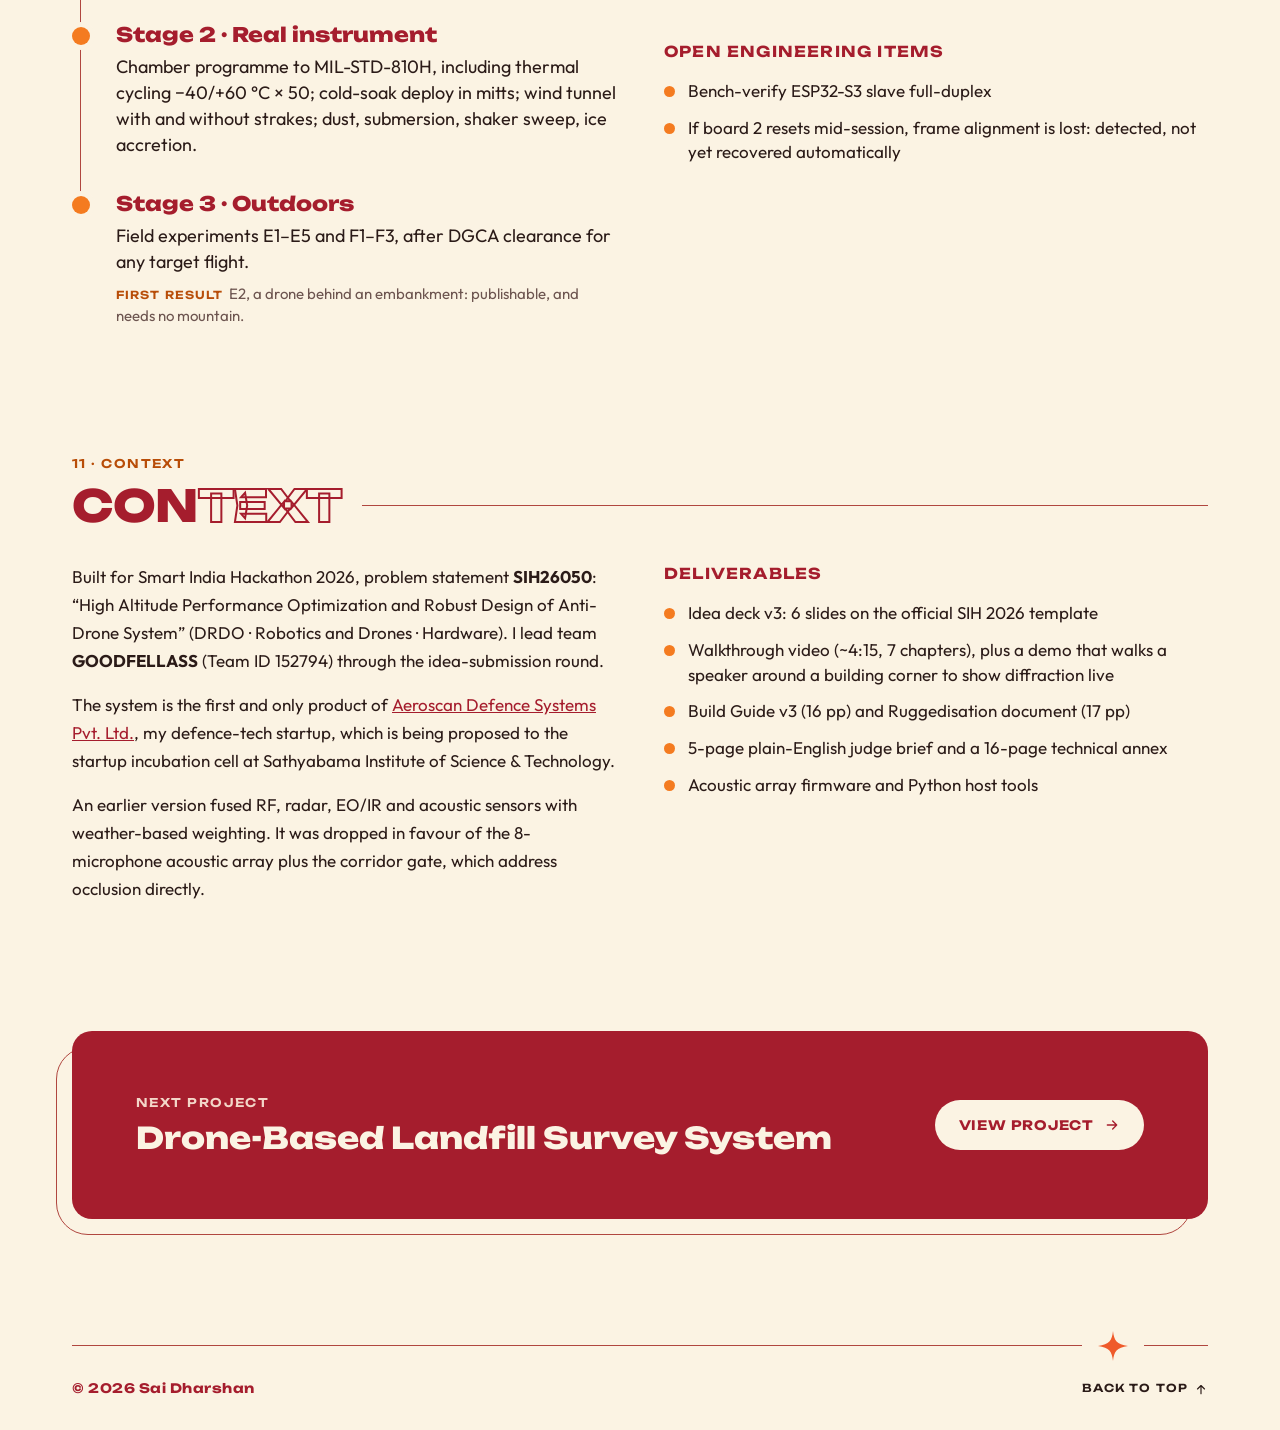
==== commit 5846db45: "Replace counter-UAS hero with nested acoustic array render Co-Authored-By: Claude Opus 5.5 <noreply@" ====
--- a/projects/counter-uas.html
+++ b/projects/counter-uas.html
@@ -69,7 +69,7 @@
   </div>
   <!-- Placeholder image: swap the src for the real file and update the alt text. Label renders as renders. -->
   <figure class="pd-figure pd-hero-fig sd-reveal">
-    <img src="../assets/img/projects/counter-uas/hero.webp" alt="Illustration of the counter-UAS concept in snowy mountains: a hilltop acoustic array hears a drone in the valley, its sound waves bending around a peak that blocks line of sight, while a satellite beacon path crosses the drone&rsquo;s route" width="2000" height="1124">
+    <img src="../assets/img/projects/counter-uas/hero.webp" alt="Render of the nested acoustic array: a central mast topped by a tetrahedral hub of foam-covered microphones, with four carbon-fibre arms of different lengths reaching out to microphone pods, standing on a rugged olive-green enclosure with four splayed feet" width="1672" height="941">
     <figcaption>Concept render, not a photograph.</figcaption>
   </figure>
 </header>
--- a/assets/css/site.css
+++ b/assets/css/site.css
@@ -31,10 +31,8 @@
 .pstage { position: relative; aspect-ratio: 1 / 1.05; margin: 112px 18px 34px 0; }
 .pframe { position: absolute; inset: 18px 18px -18px -18px; border: var(--hairline) solid var(--line); border-radius: var(--radius-lg); }
 .pblock { position: absolute; inset: 0; background: var(--crimson); border-radius: var(--radius-lg); }
-.photo { position: absolute; left: 4%; right: 4%; bottom: 0; top: -24%; }
-.photo svg { position: absolute; left: 0; bottom: 0; width: 100%; height: auto; display: block; }
-.photo .sil { fill: var(--crimson-deep); }
-.photo .rim { fill: none; stroke: var(--cream); stroke-width: 2; stroke-dasharray: 6 7; }
+.photo { position: absolute; left: 0; right: 0; bottom: 0; top: -24%; }
+.photo img { position: absolute; left: 0; bottom: 0; width: 100%; height: auto; display: block; border-radius: 0 0 var(--radius-lg) var(--radius-lg); }
 .pstage .sp1 { position: absolute; top: 9%; left: 7%; width: 44px; height: 44px; }
 .pstage .sp2 { position: absolute; bottom: -24px; right: -26px; width: 56px; height: 56px; }
 .pstage .st { position: absolute; }
@@ -51,6 +49,7 @@
 .intro .where { font-family: var(--font-display); font-weight: 600; font-size: 15px; line-height: 1.55; color: var(--crimson); margin: 22px 0 16px; letter-spacing: .01em; }
 .intro .sd-split--lg { margin-top: 6px; }
 .cta-row { display: flex; flex-wrap: wrap; gap: 14px; margin-top: 30px; }
+.cta-row.social-row { margin-top: 14px; }
 
 /* contact strip */
 .strip-row { display: flex; flex-wrap: wrap; align-items: center; gap: 14px 30px; }
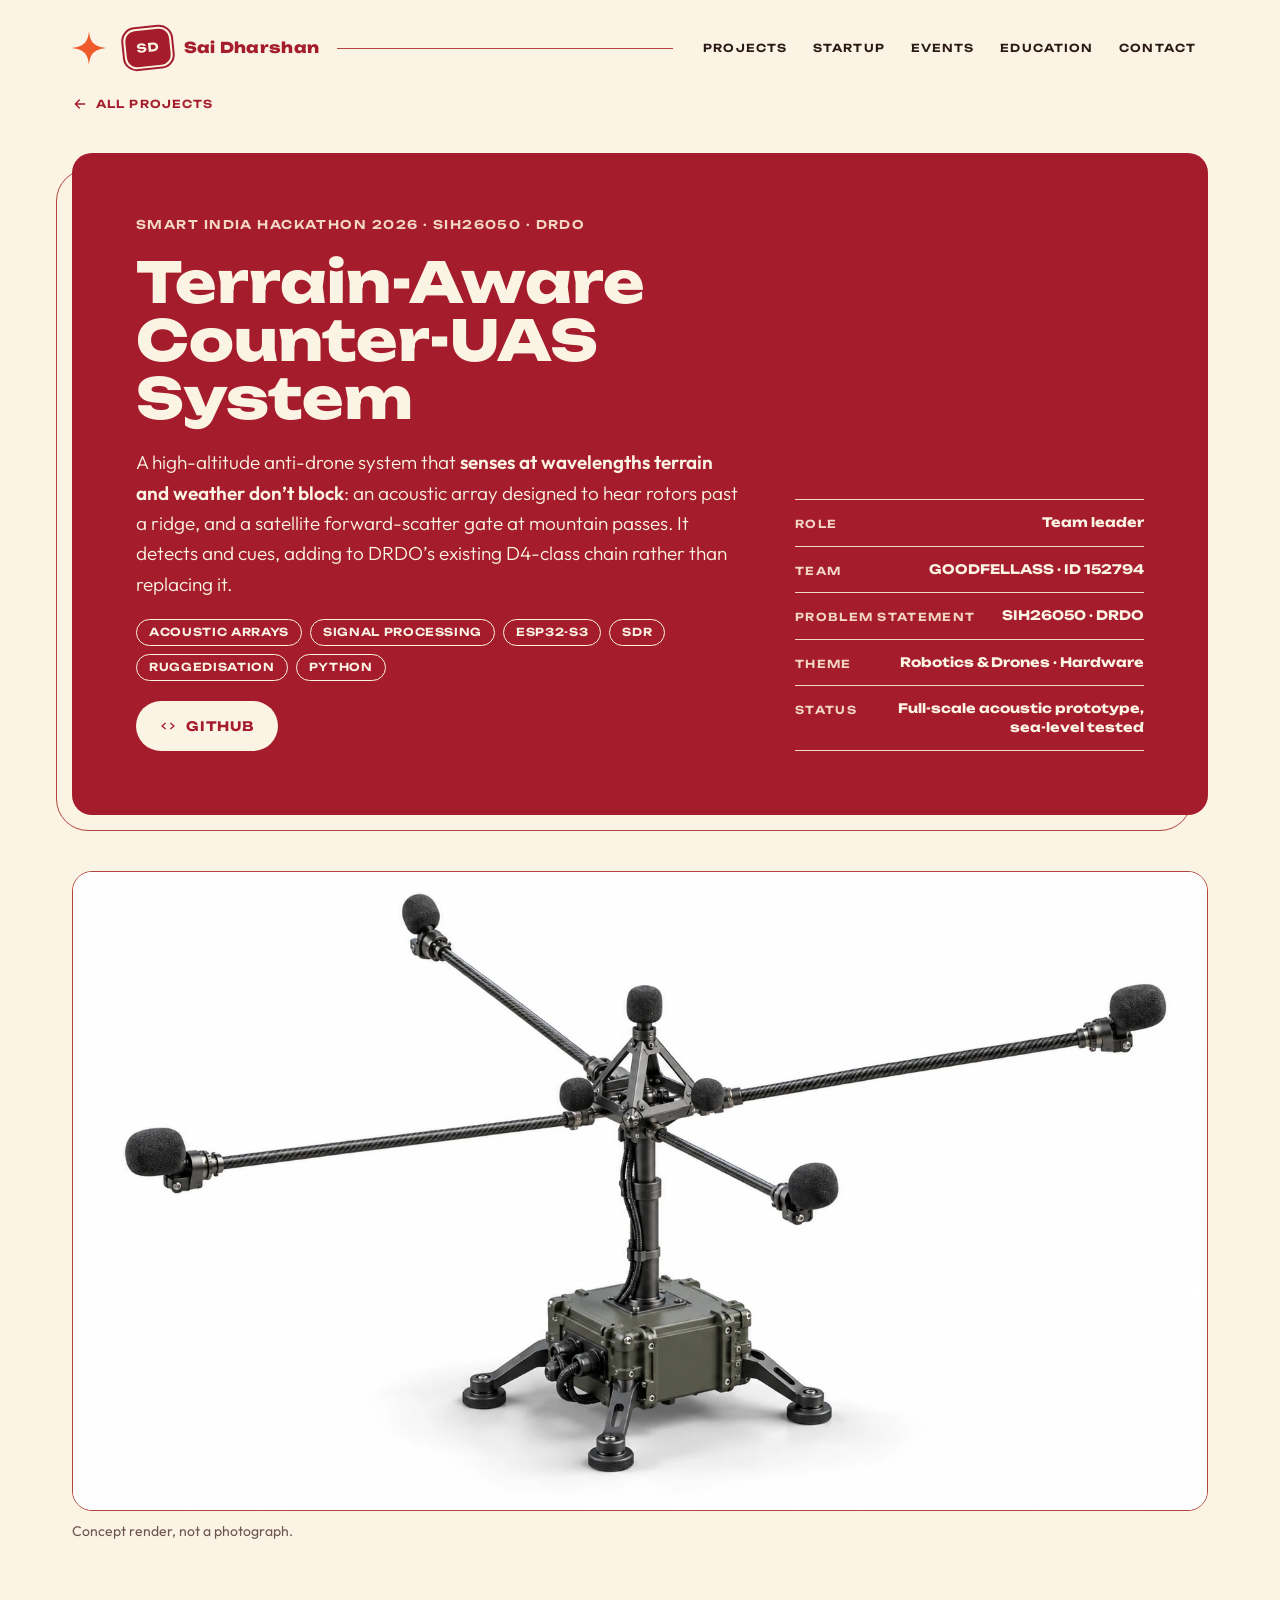
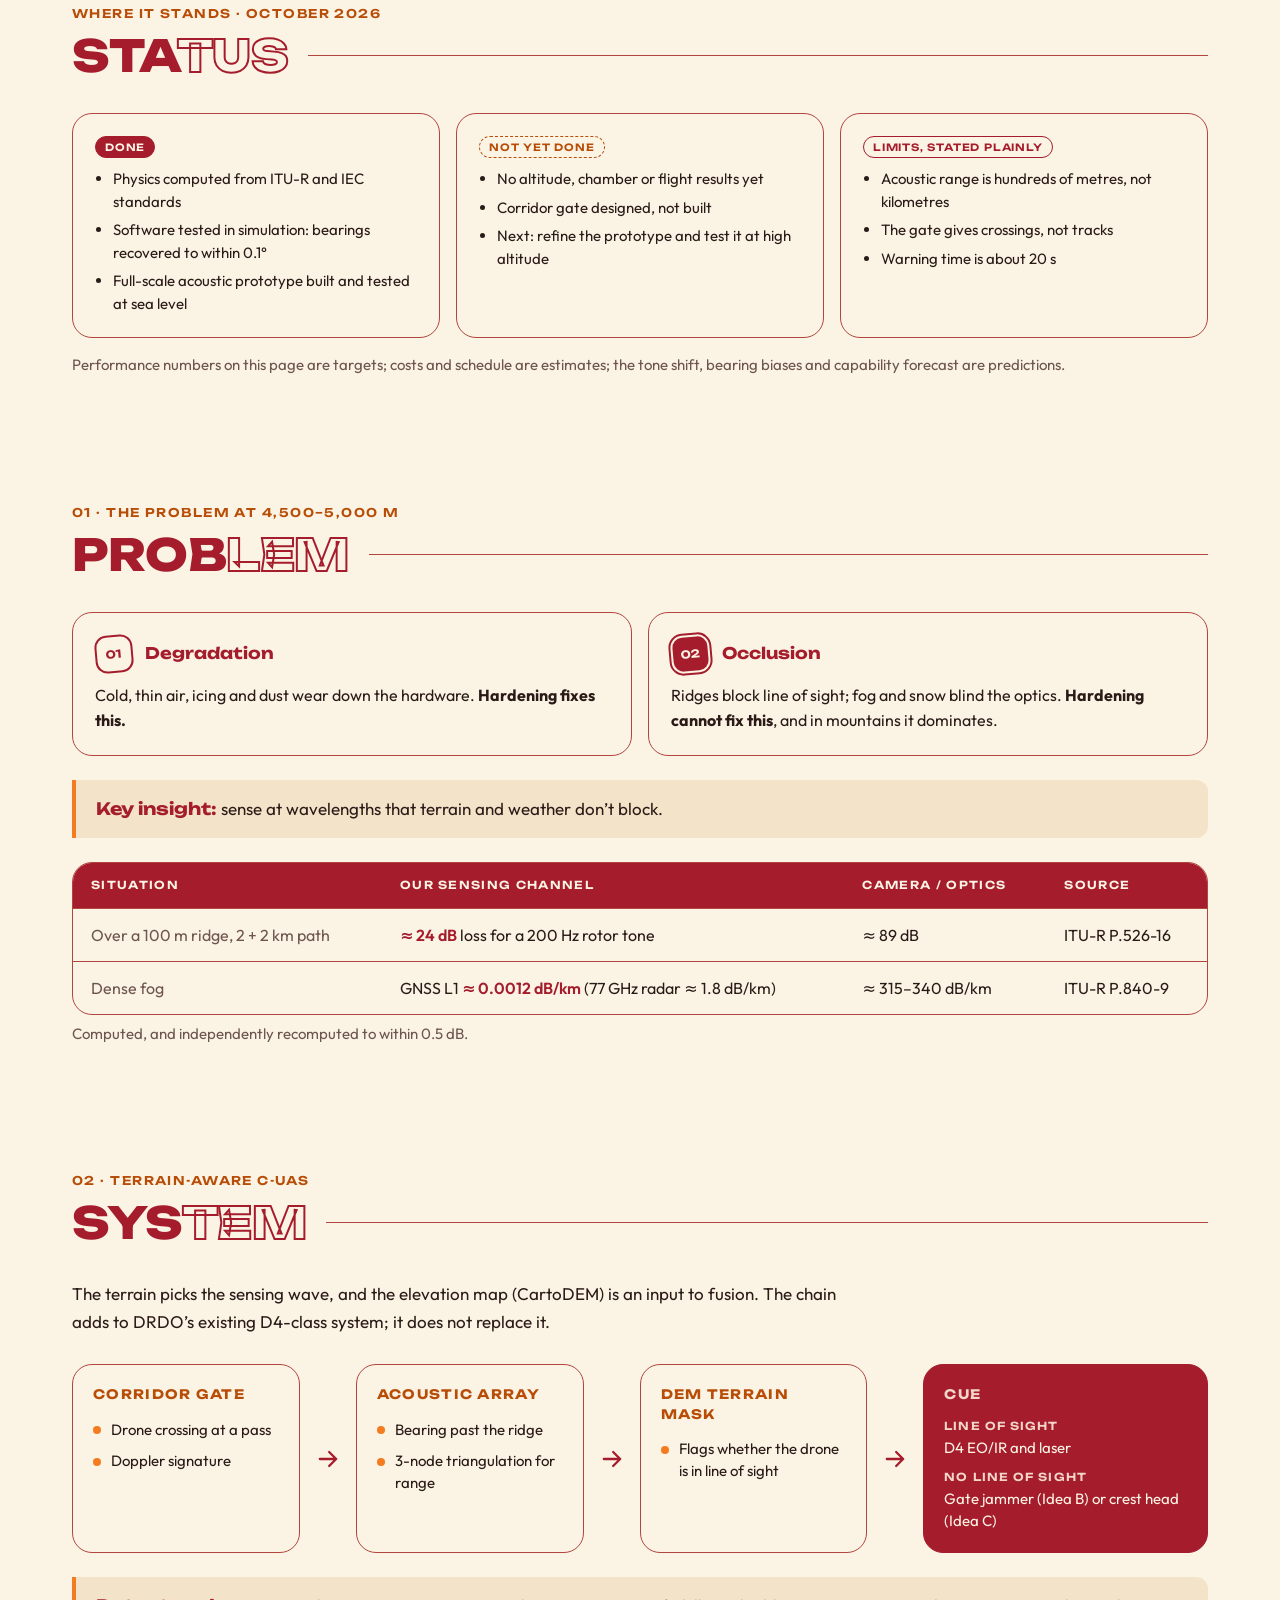
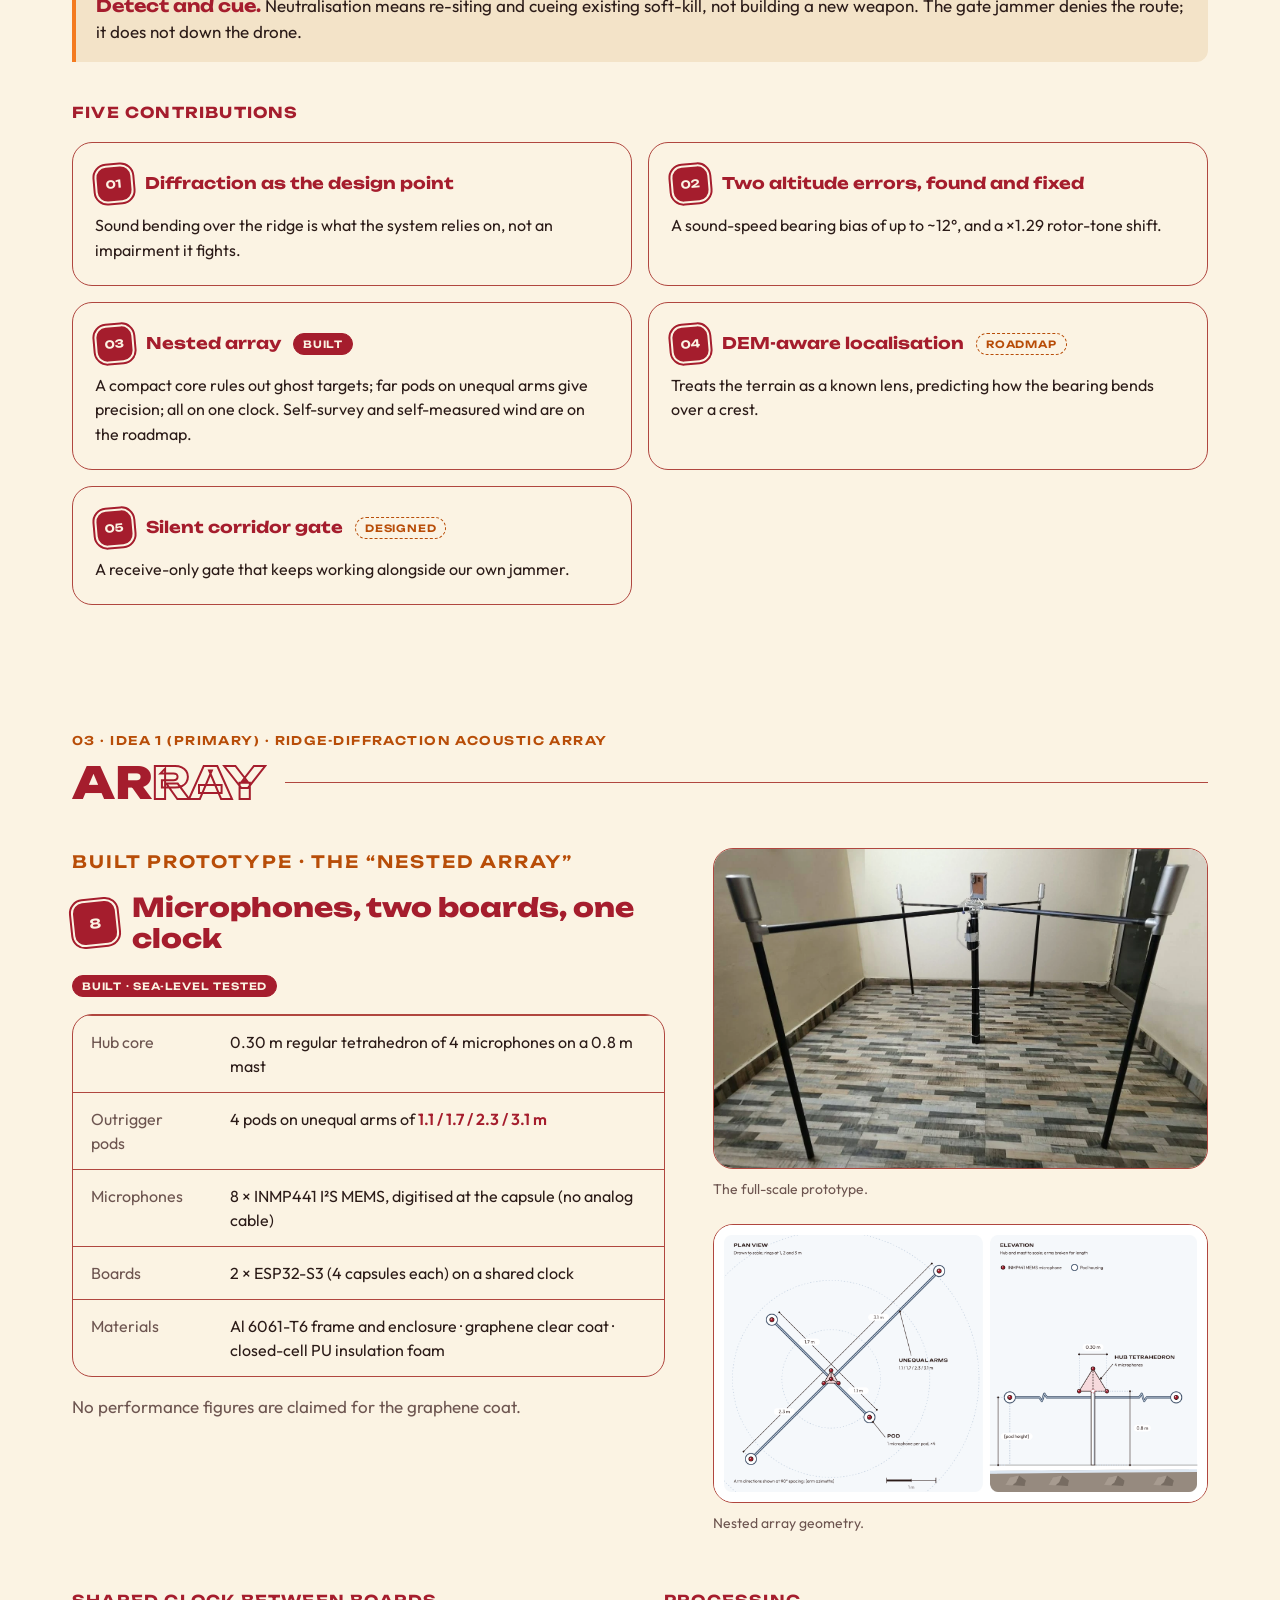
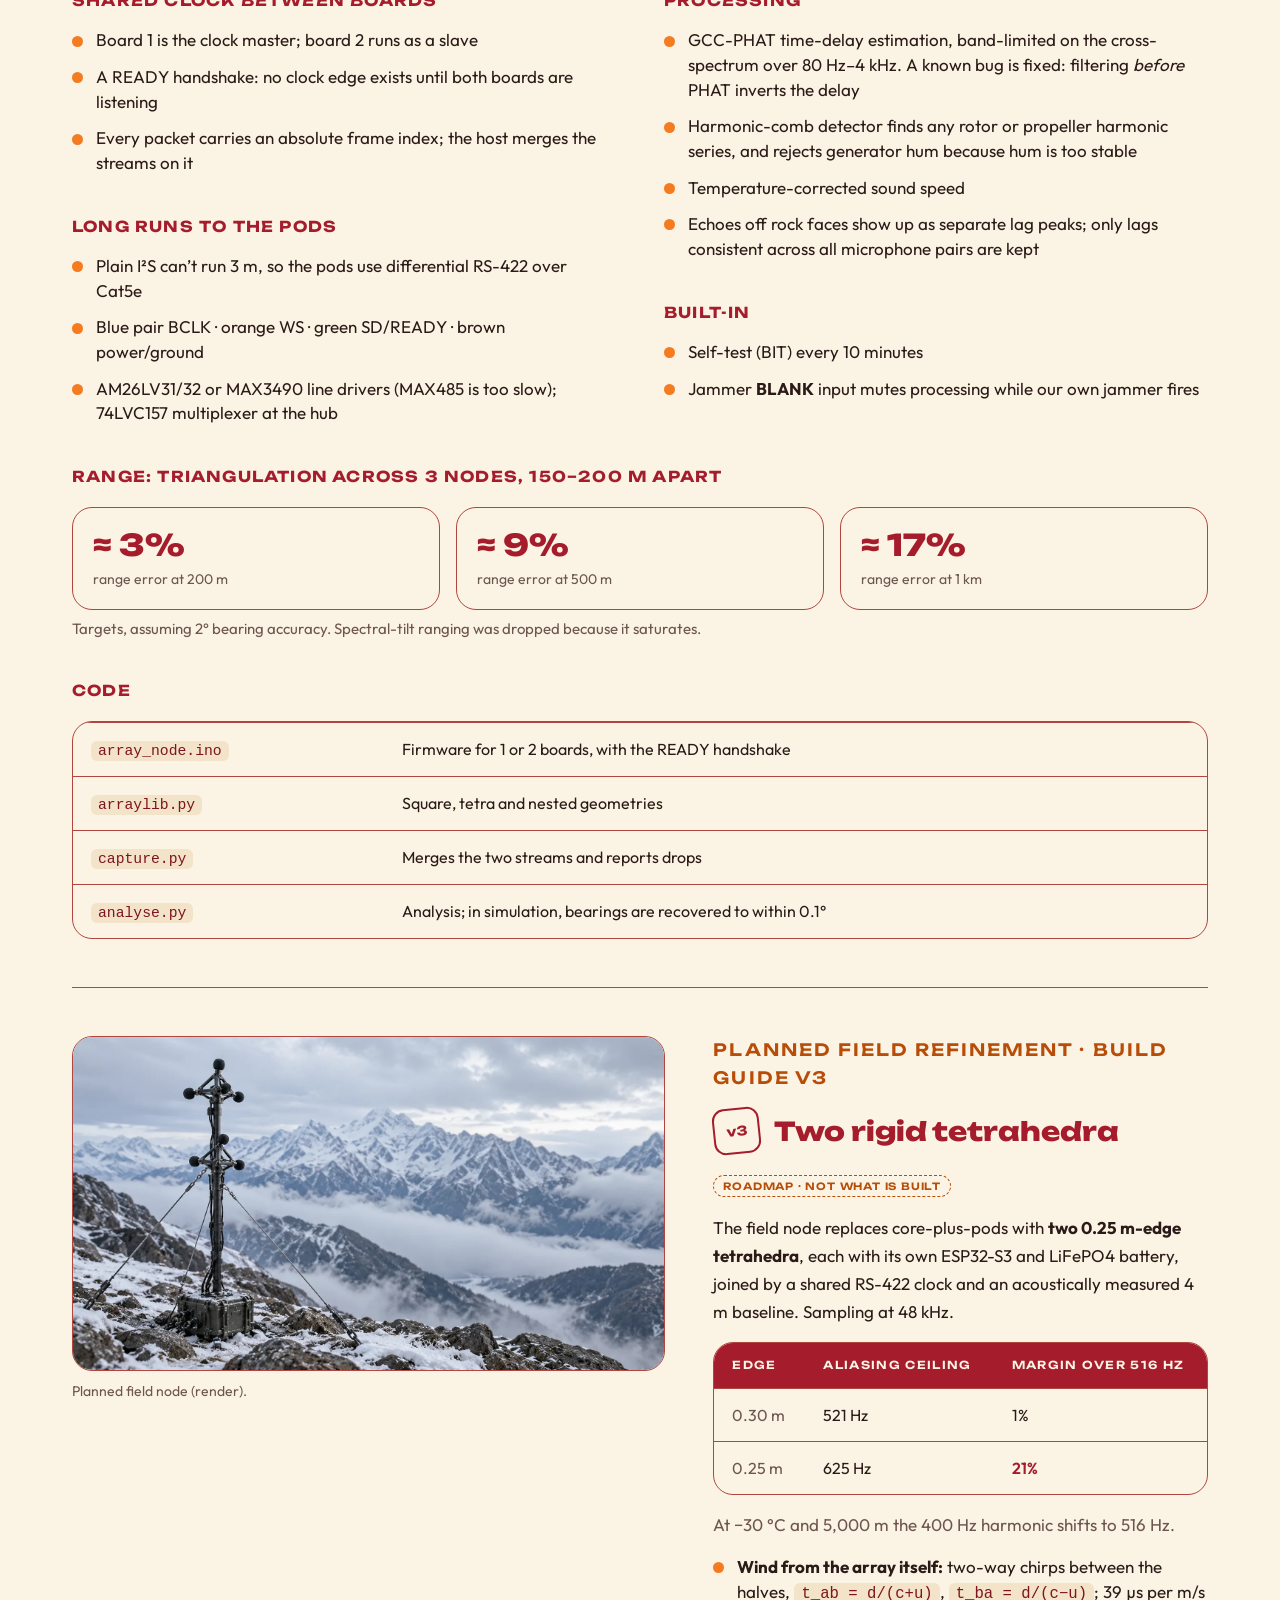
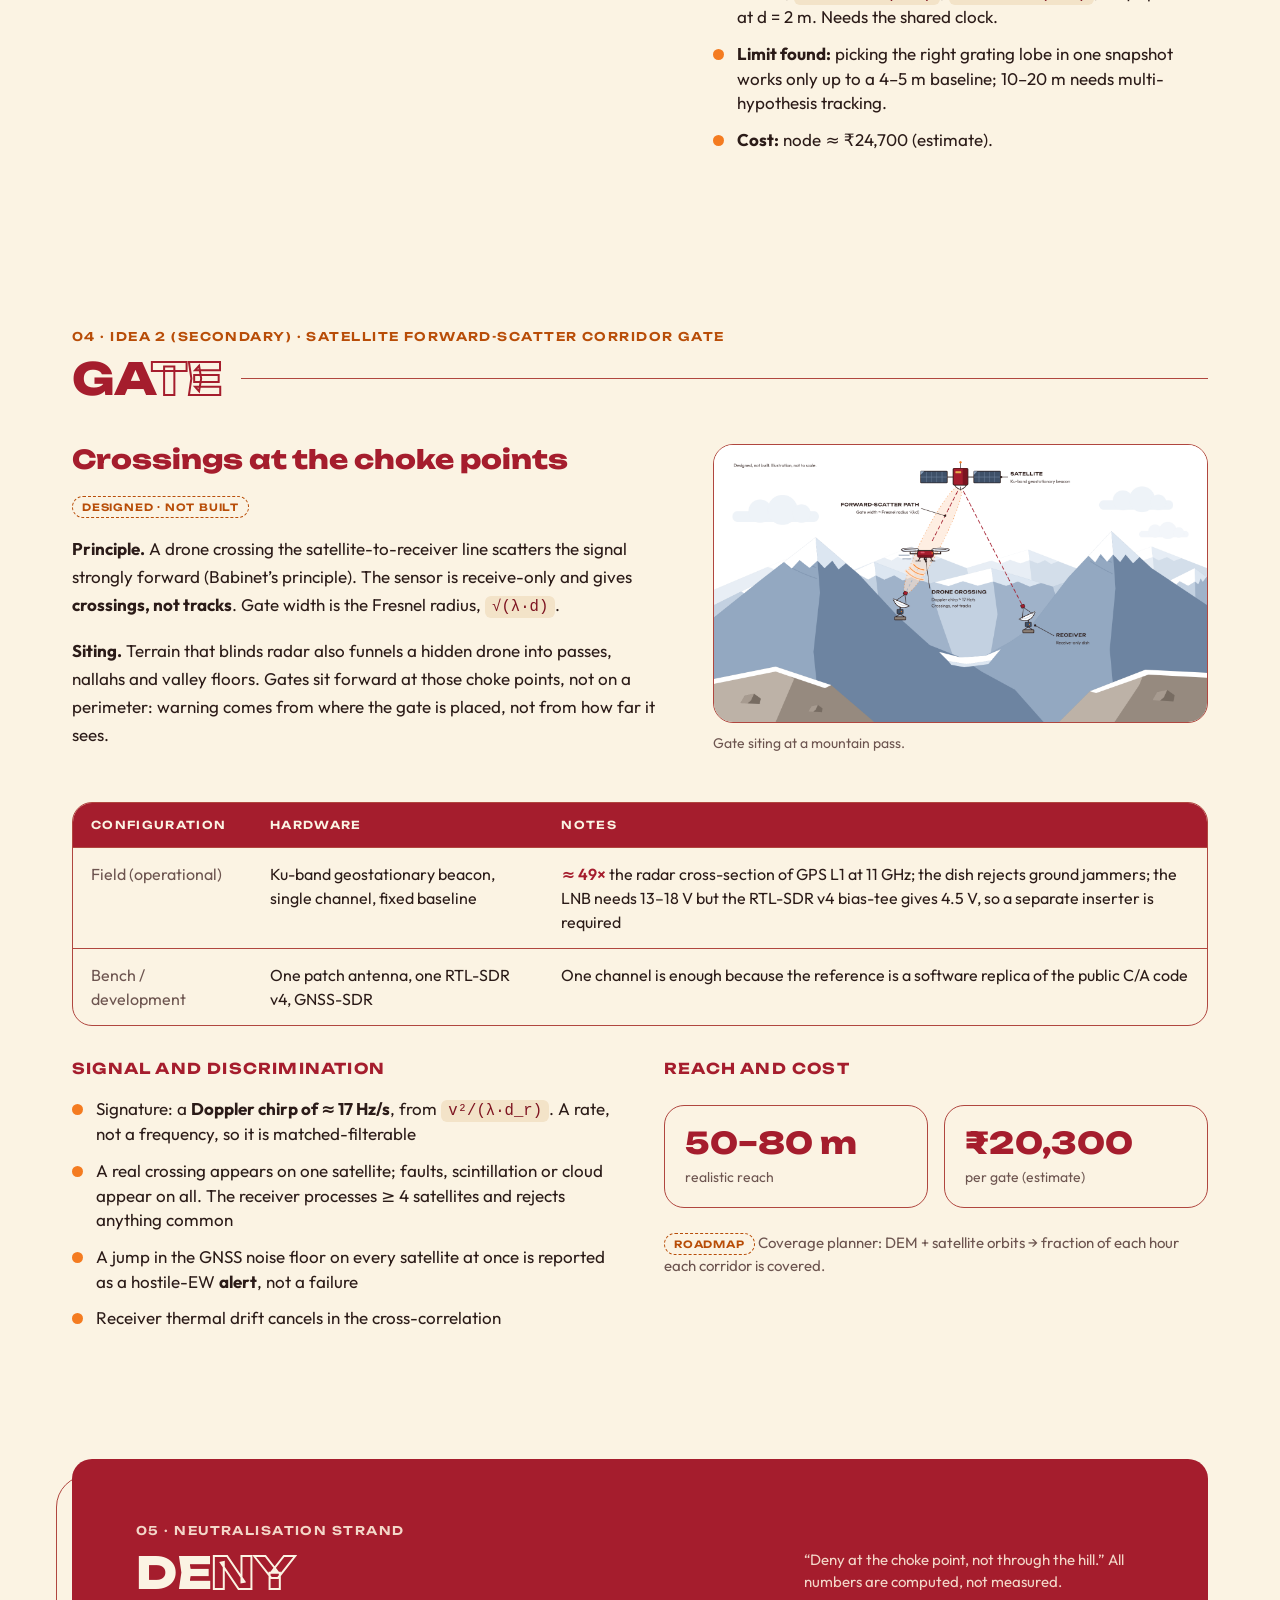
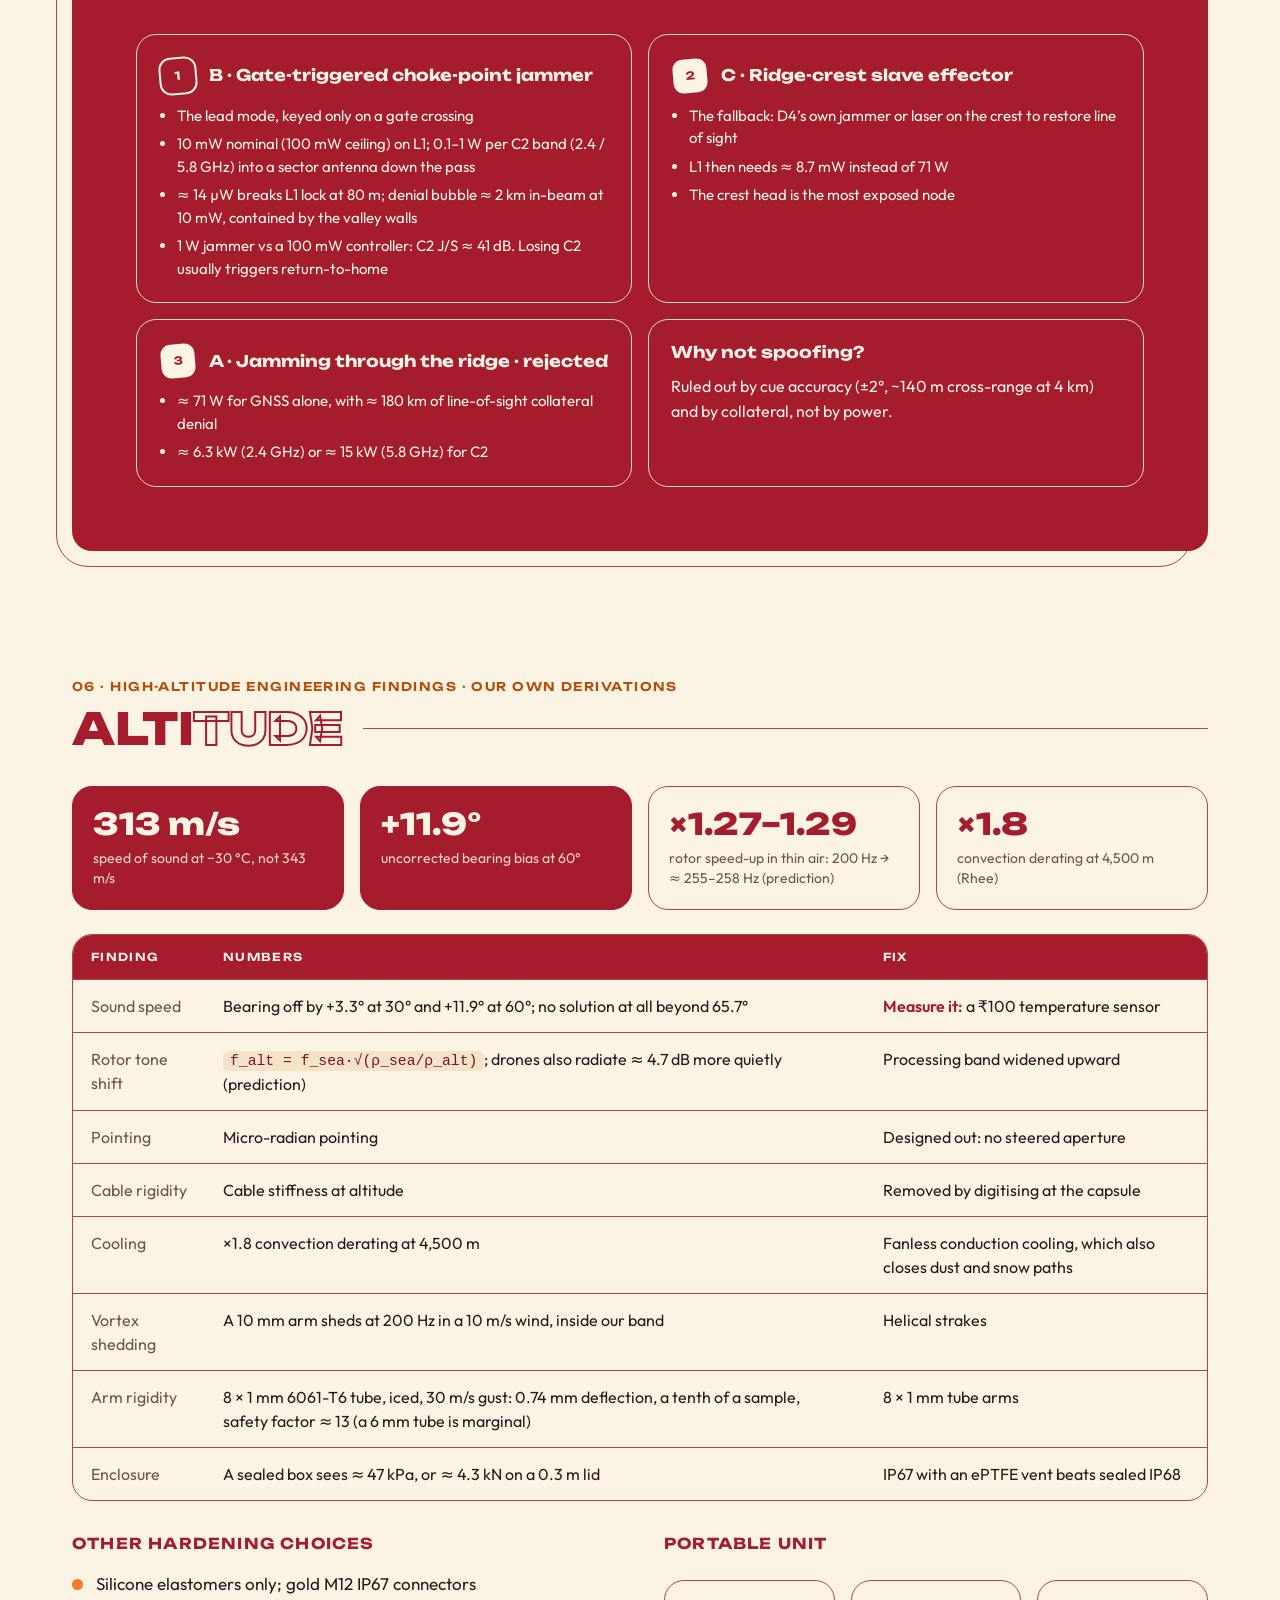
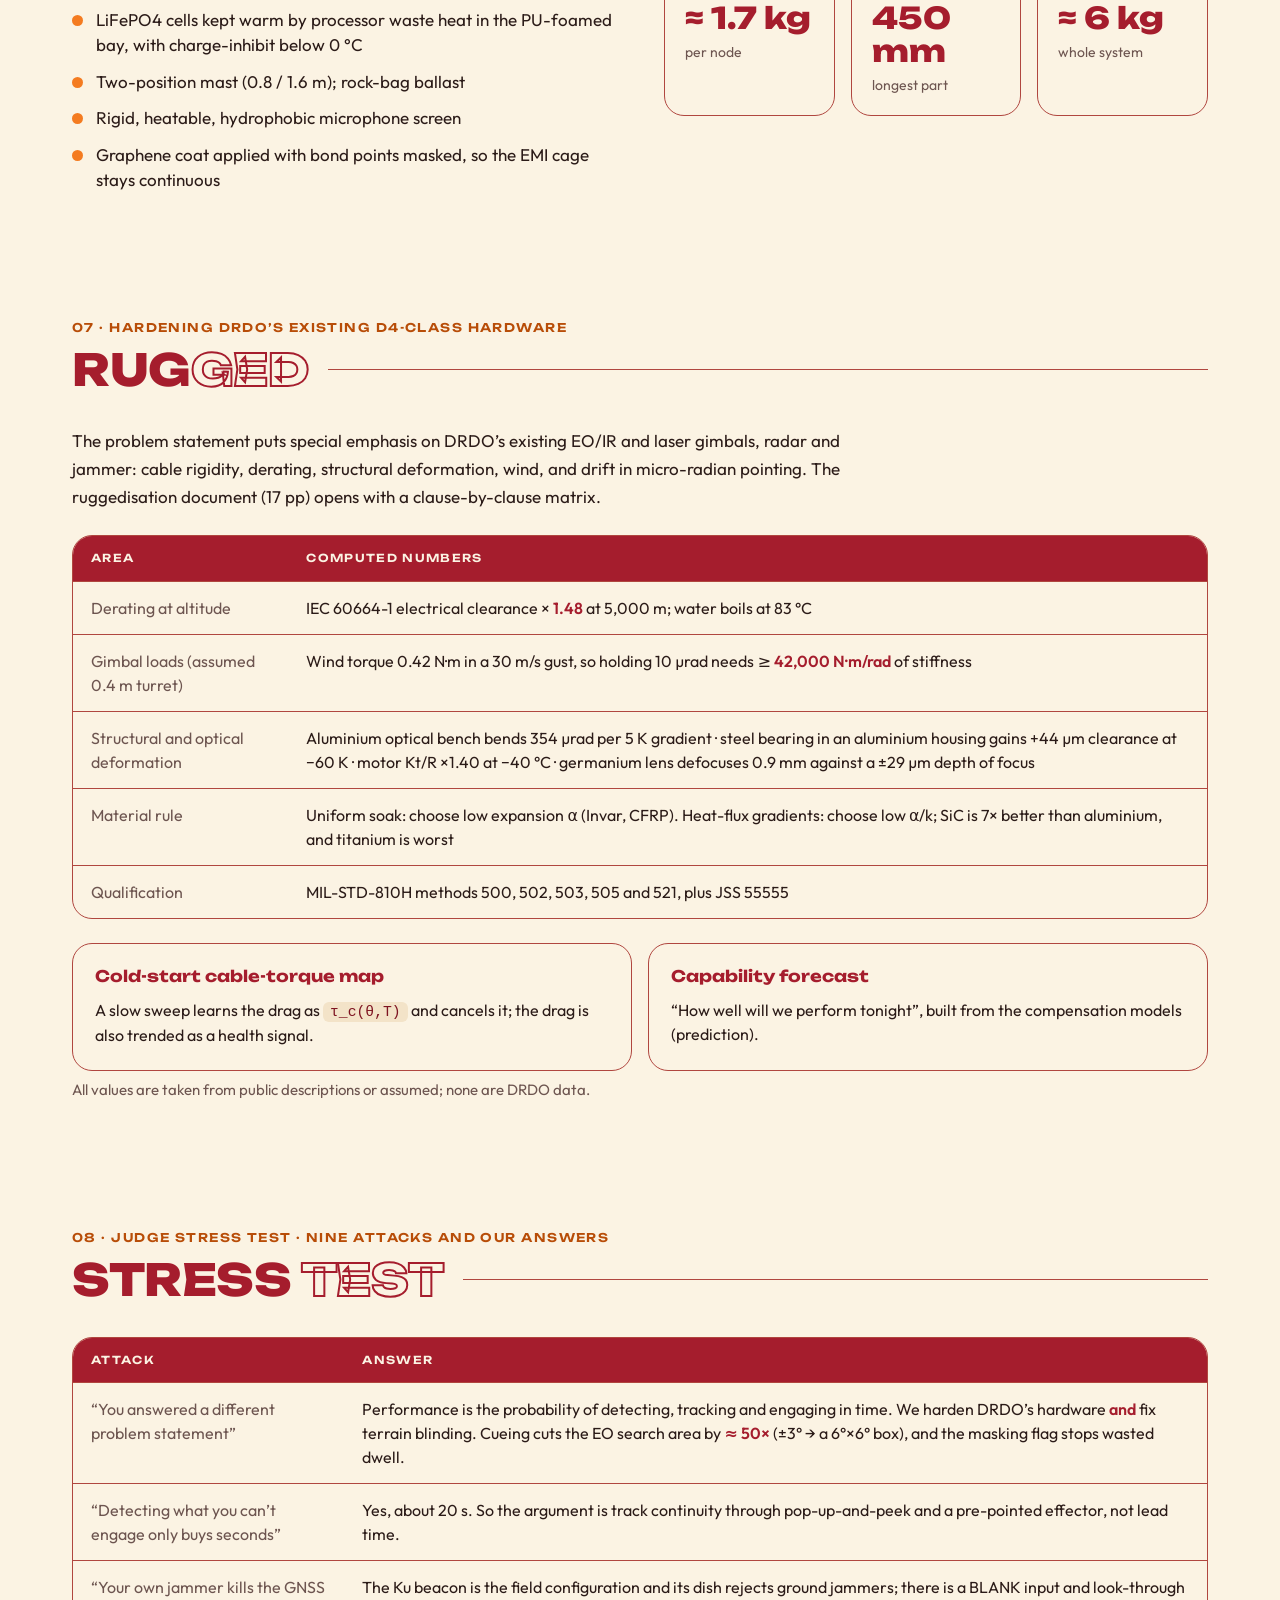
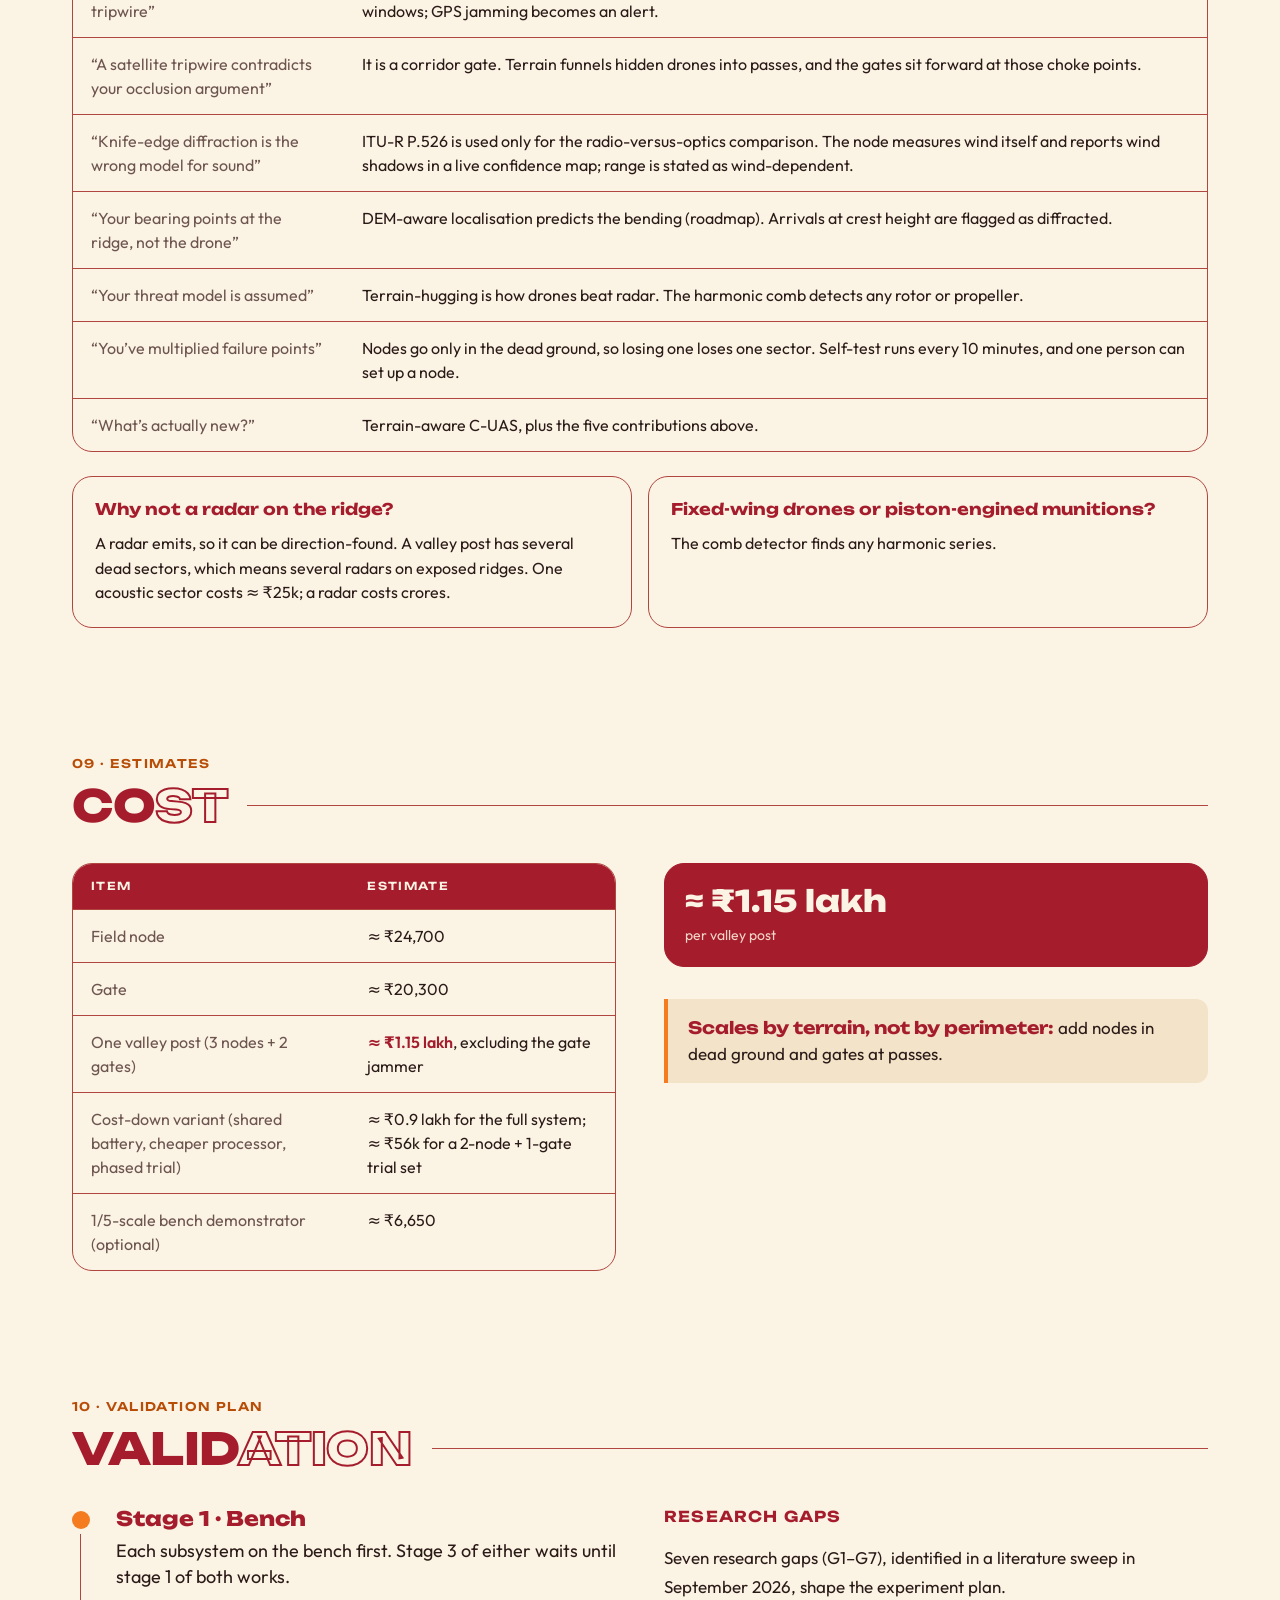
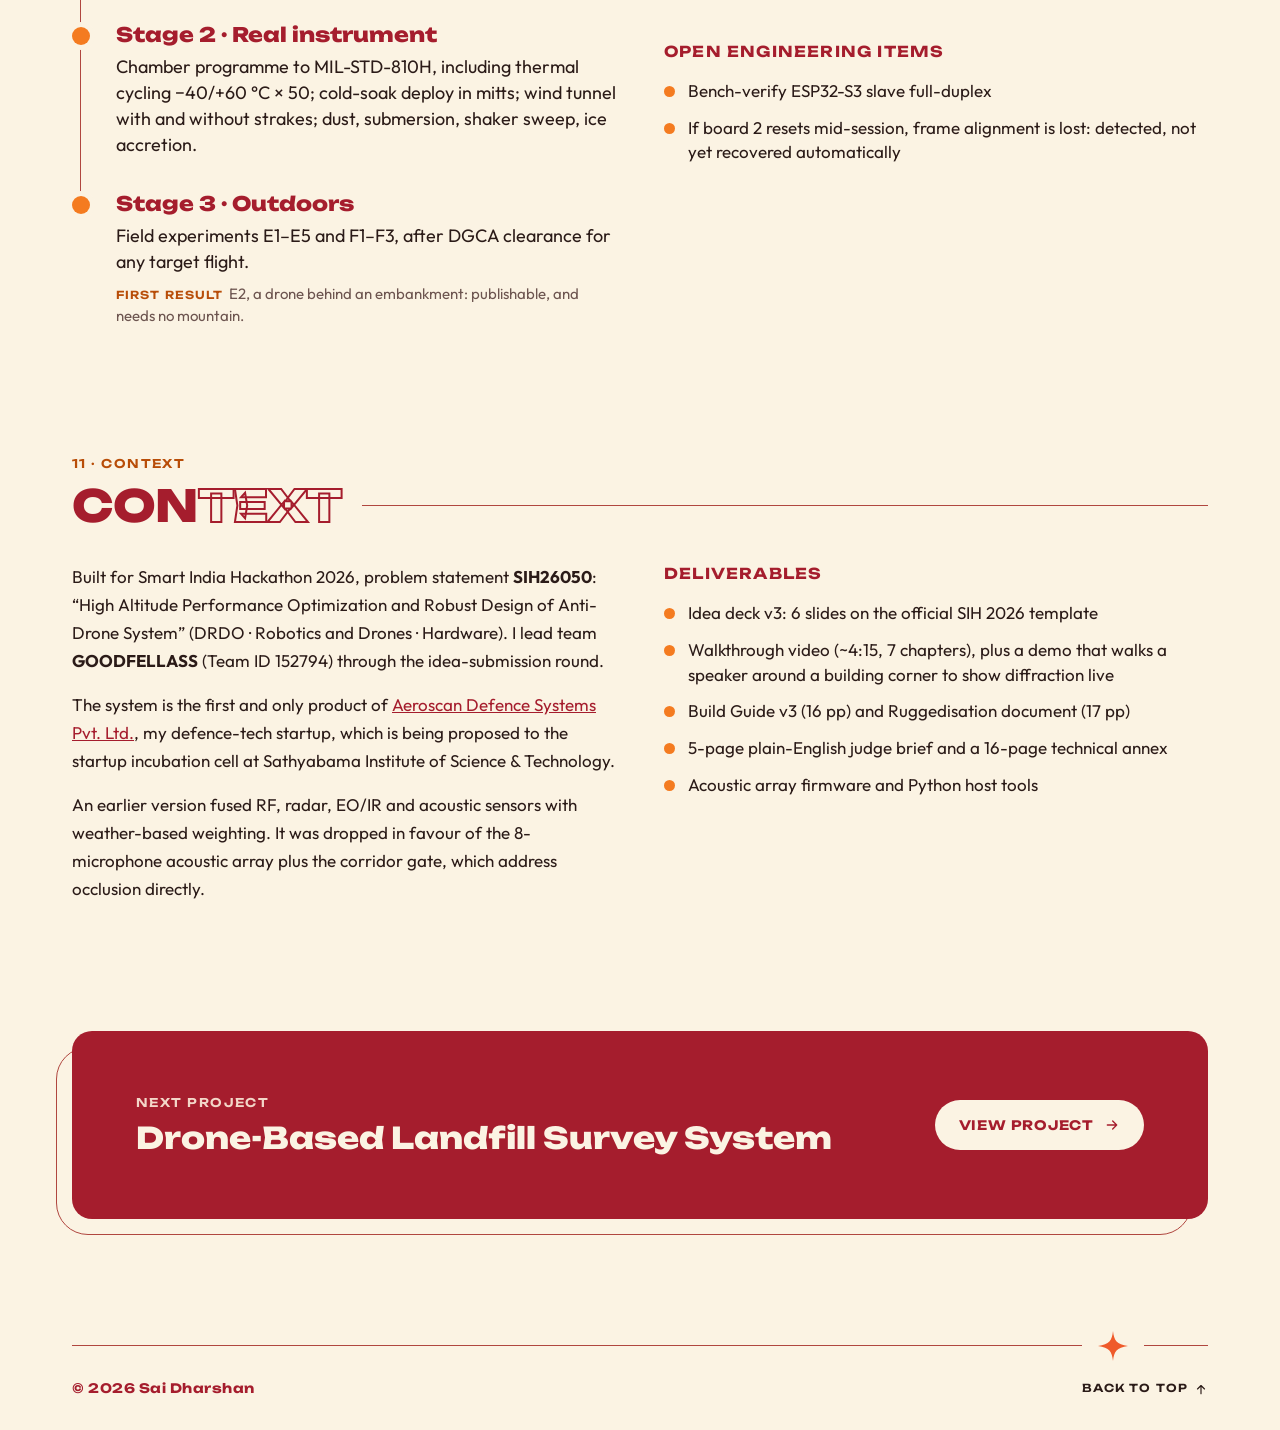
==== commit 69a66ab3: "Replace landfill and counter-UAS placeholders with concept renders - Landfill hero: drone surveying " ====
--- a/projects/counter-uas.html
+++ b/projects/counter-uas.html
@@ -256,7 +256,7 @@
       </ul>
     </div>
     <figure class="pd-figure">
-      <img src="../assets/img/projects/counter-uas/field-node.png" alt="Illustration of the planned field node in snowy mountains: two 0.25 m microphone tetrahedra on a crossbar, each with its own ESP32-S3 and LiFePO4 battery, on a mast above an IP67 enclosure with an ePTFE vent" width="1600" height="900" loading="lazy">
+      <img src="../assets/img/projects/counter-uas/field-node.webp" alt="Concept render of the planned acoustic sensor node, two microphone tetrahedra on a mast, on a snowy mountain ridge" width="1600" height="900" loading="lazy">
       <figcaption>Planned field node (render).</figcaption>
     </figure>
   </article>
